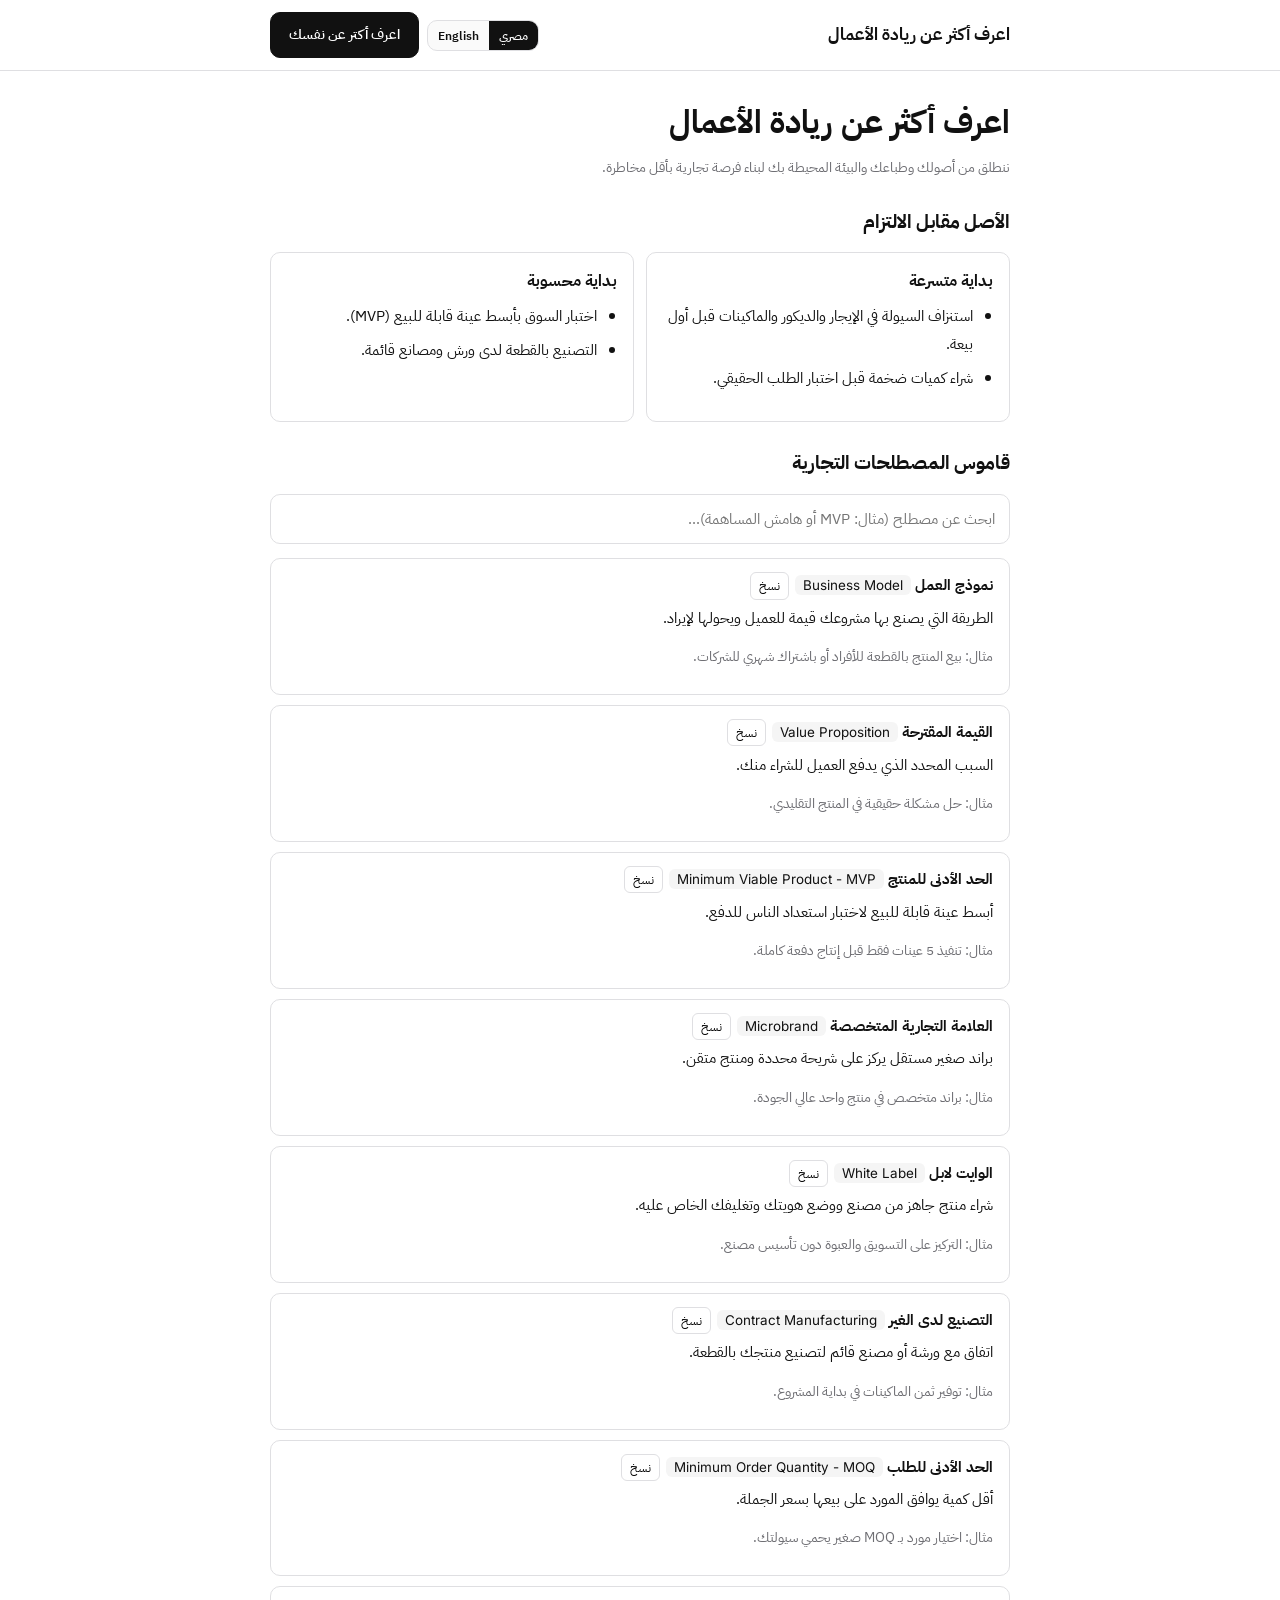
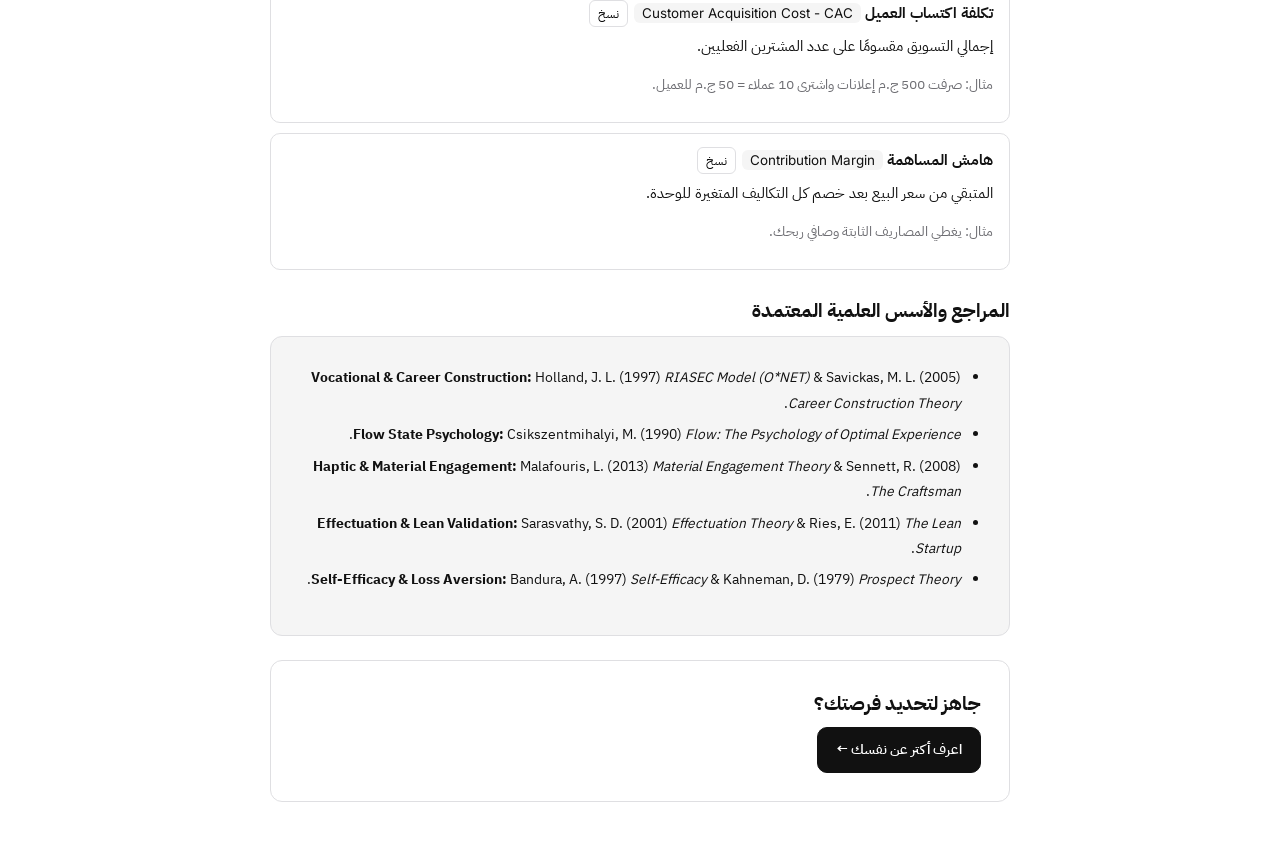
==== index.html @ 420ae3ee "Update index.html" ====
<!DOCTYPE html>
<html lang="ar" dir="rtl">
<head>
<meta charset="UTF-8">
<meta name="viewport" content="width=device-width, initial-scale=1">
<title>اعرف أكثر عن ريادة الأعمال | Learn More About Entrepreneurship</title>
<link rel="preconnect" href="https://fonts.googleapis.com">
<link rel="preconnect" href="https://fonts.gstatic.com" crossorigin>
<link href="https://fonts.googleapis.com/css2?family=IBM+Plex+Sans+Arabic:wght@400;600;700&family=Inter:wght@400;500;600&display=swap" rel="stylesheet">
<style>
:root{--ink:#111111;--paper:#fff;--soft:#f5f5f5;--elem:#fafafa;--line:#dfdfe2;--mute:#6e6e73}
*{box-sizing:border-box;margin:0;padding:0;font-family:'IBM Plex Sans Arabic','Inter',system-ui,sans-serif;-webkit-font-smoothing:antialiased}
body{font-size:.96rem;line-height:1.85;color:var(--ink);background:var(--paper);padding:0 16px 64px}
.wrap{max-width:740px;margin:0 auto}
a{color:inherit}
.bar{border-bottom:1px solid var(--line);margin:0 -16px 28px;padding:12px 16px;background:rgba(255,255,255,.96);position:sticky;top:0;z-index:100}
.bar .wrap{display:flex;justify-content:space-between;align-items:center;gap:10px;flex-wrap:wrap}
.brand{font-weight:700;text-decoration:none;font-size:1.05rem}
.nav-right{display:flex;align-items:center;gap:8px}
.lang-switch{display:inline-flex;border:1px solid var(--line);border-radius:10px;overflow:hidden;background:var(--elem)}
.lang-btn{border:none;background:transparent;color:var(--ink);padding:5px 10px;font-size:.78rem;font-weight:600;cursor:pointer}
.lang-btn.active{background:var(--ink);color:var(--paper)}
h1{font-size:clamp(1.45rem,4.5vw,2rem);line-height:1.45;margin-bottom:10px}
h2{font-size:1.18rem;line-height:1.6;margin:26px 0 8px}
p{margin-bottom:12px}
.muted{color:var(--mute);font-size:.88rem}
.card{border:1px solid var(--line);border-radius:12px;padding:clamp(18px,4vw,28px);margin-top:24px}
.btn{font:inherit;font-size:.88rem;font-weight:600;background:var(--ink);color:#fff;border:1px solid var(--ink);border-radius:10px;padding:9px 18px;cursor:pointer;text-decoration:none;display:inline-block}
.list{padding-inline-start:20px;margin-bottom:14px}
.list li{margin-bottom:6px}
.cols{display:grid;grid-template-columns:repeat(auto-fit,minmax(240px,1fr));gap:12px;margin:14px 0}
.cols>div{border:1px solid var(--line);border-radius:10px;padding:14px 16px}
.cols h3{font-size:.98rem;margin-bottom:6px}
.search{width:100%;font:inherit;padding:10px 14px;border:1px solid var(--line);border-radius:10px;margin:8px 0 14px}
.g{border:1px solid var(--line);border-radius:10px;padding:12px 16px;margin-bottom:10px}
.g header{display:flex;justify-content:space-between;align-items:center;gap:10px;flex-wrap:wrap;margin-bottom:4px}
.en{direction:ltr;unicode-bidi:isolate;font-family:Inter,sans-serif;font-size:.84rem;background:var(--soft);padding:2px 8px;border-radius:6px}
.copy{font:inherit;font-size:.78rem;margin-inline-start:6px;background:none;border:1px solid var(--line);border-radius:6px;padding:1px 8px;cursor:pointer}
</style>
</head>
<body>
<div class="bar"><div class="wrap">
  <a class="brand" id="ab-brand" href="about.html">اعرف أكثر عن ريادة الأعمال</a>
  <div class="nav-right">
    <div class="lang-switch">
      <button type="button" class="lang-btn active" id="btn-ar" onclick="setAbLang('ar')">مصري</button>
      <button type="button" class="lang-btn" id="btn-en" onclick="setAbLang('en')">English</button>
    </div>
    <a class="btn" id="ab-cta-top" href="index.html">اعرف أكتر عن نفسك</a>
  </div>
</div></div>

<main class="wrap">
  <h1 id="ab-h1">اعرف أكثر عن ريادة الأعمال</h1>
  <p class="muted" id="ab-sub">ننطلق من أصولك وطباعك والبيئة المحيطة بك لبناء فرصة تجارية بأقل مخاطرة.</p>

  <h2 id="ab-h2-1">الأصل مقابل الالتزام</h2>
  <div class="cols" id="ab-cols"></div>

  <h2 id="ab-h2-2">قاموس المصطلحات التجارية</h2>
  <input id="q" class="search" type="search" autocomplete="off">
  <div id="list"></div>
  <p id="none" class="muted" hidden></p>

  <h2 id="ab-h2-3">المراجع والأسس العلمية المعتمدة</h2>
  <div class="card" style="margin-top:10px;background:var(--soft);">
    <ul class="list" style="font-size:0.86rem;">
      <li><strong>Vocational & Career Construction:</strong> Holland, J. L. (1997) <em>RIASEC Model (O*NET)</em> & Savickas, M. L. (2005) <em>Career Construction Theory</em>.</li>
      <li><strong>Flow State Psychology:</strong> Csikszentmihalyi, M. (1990) <em>Flow: The Psychology of Optimal Experience</em>.</li>
      <li><strong>Haptic & Material Engagement:</strong> Malafouris, L. (2013) <em>Material Engagement Theory</em> & Sennett, R. (2008) <em>The Craftsman</em>.</li>
      <li><strong>Effectuation & Lean Validation:</strong> Sarasvathy, S. D. (2001) <em>Effectuation Theory</em> & Ries, E. (2011) <em>The Lean Startup</em>.</li>
      <li><strong>Self-Efficacy & Loss Aversion:</strong> Bandura, A. (1997) <em>Self-Efficacy</em> & Kahneman, D. (1979) <em>Prospect Theory</em>.</li>
    </ul>
  </div>

  <div class="card">
    <h2 id="ab-cta-h2" style="margin-top:0;">جاهز لتحديد فرصتك؟</h2>
    <a class="btn" id="ab-cta-bot" href="index.html">اعرف أكتر عن نفسك ←</a>
  </div>
</main>

<script>
let LG = 'ar';
try { LG = localStorage.getItem('ebda2_lang') || 'ar'; } catch (e) {}
const t = p => p[LG === 'ar' ? 0 : 1];

const G = [
  [['نموذج العمل','Business Model'], 'Business Model', ['الطريقة التي يصنع بها مشروعك قيمة للعميل ويحولها لإيراد.','How your business creates value for customers and turns it into revenue.'], ['بيع المنتج بالقطعة للأفراد أو باشتراك شهري للشركات.','Selling per piece to consumers vs. monthly B2B subscriptions.']],
  [['القيمة المقترحة','Value Proposition'], 'Value Proposition', ['السبب المحدد الذي يدفع العميل للشراء منك.','The clear reason a buyer chooses you over alternatives.'], ['حل مشكلة حقيقية في المنتج التقليدي.','Solving a specific frustration in standard products.']],
  [['الحد الأدنى للمنتج','Minimum Viable Product'], 'Minimum Viable Product - MVP', ['أبسط عينة قابلة للبيع لاختبار استعداد الناس للدفع.','The simplest sellable sample to test real buyer willingness to pay.'], ['تنفيذ 5 عينات فقط قبل إنتاج دفعة كاملة.','Making 5 samples before producing a 50-unit batch.']],
  [['العلامة التجارية المتخصصة','Microbrand'], 'Microbrand', ['براند صغير مستقل يركز على شريحة محددة ومنتج متقن.','An independent small brand focused on a specific niche and hero product.'], ['براند متخصص في منتج واحد عالي الجودة.','A brand built around one well-crafted item.']],
  [['الوايت لابل','White Label'], 'White Label', ['شراء منتج جاهز من مصنع ووضع هويتك وتغليفك الخاص عليه.','Buying ready-made unbranded products from a factory and applying your own branding.'], ['التركيز على التسويق والعبوة دون تأسيس مصنع.','Focusing on packaging and marketing without owning machinery.']],
  [['التصنيع لدى الغير','Contract Manufacturing'], 'Contract Manufacturing', ['اتفاق مع ورشة أو مصنع قائم لتصنيع منتجك بالقطعة.','Hiring an existing workshop or factory to produce your item per piece.'], ['توفير ثمن الماكينات في بداية المشروع.','Saving equipment capex at launch.']],
  [['الحد الأدنى للطلب','Minimum Order Quantity'], 'Minimum Order Quantity - MOQ', ['أقل كمية يوافق المورد على بيعها بسعر الجملة.','The smallest quantity a supplier agrees to sell at wholesale price.'], ['اختيار مورد بـ MOQ صغير يحمي سيولتك.','Choosing a low-MOQ supplier protects your cash flow.']],
  [['تكلفة اكتساب العميل','Customer Acquisition Cost'], 'Customer Acquisition Cost - CAC', ['إجمالي التسويق مقسومًا على عدد المشترين الفعليين.','Total marketing spend divided by the number of paying customers acquired.'], ['صرفت 500 ج.م إعلانات واشترى 10 عملاء = 50 ج.م للعميل.','Spend 500 EGP on ads for 10 buyers = 50 EGP CAC.']],
  [['هامش المساهمة','Contribution Margin'], 'Contribution Margin', ['المتبقي من سعر البيع بعد خصم كل التكاليف المتغيرة للوحدة.','Selling price minus all direct variable costs per unit.'], ['يغطي المصاريف الثابتة وصافي ربحك.','Covers fixed overhead and net profit.']]
];

const norm = s => s.toLowerCase().replace(/[\u064B-\u0652\u0640]/g, '').replace(/[أإآ]/g, 'ا').replace(/ة/g, 'ه').replace(/ى/g, 'ي');

function renderAb() {
  document.documentElement.lang = LG === 'ar' ? 'ar' : 'en';
  document.documentElement.dir = LG === 'ar' ? 'rtl' : 'ltr';
  document.getElementById('btn-ar').classList.toggle('active', LG === 'ar');
  document.getElementById('btn-en').classList.toggle('active', LG === 'en');

  document.getElementById('ab-brand').textContent = t(['اعرف أكثر عن ريادة الأعمال','Learn More About Entrepreneurship']);
  document.getElementById('ab-cta-top').textContent = t(['اعرف أكتر عن نفسك','Know Yourself Better']);
  document.getElementById('ab-h1').textContent = t(['اعرف أكثر عن ريادة الأعمال','Learn More About Entrepreneurship']);
  document.getElementById('ab-sub').textContent = t(['ننطلق من أصولك وطباعك والبيئة المحيطة بك لبناء فرصة تجارية بأقل مخاطرة.','Starting from your nature, assets, and local environment to build a de-risked business opportunity.']);
  document.getElementById('ab-h2-1').textContent = t(['الأصل مقابل الالتزام','Assets vs. Liabilities']);
  document.getElementById('ab-h2-2').textContent = t(['قاموس المصطلحات التجارية','Business Glossary']);
  document.getElementById('ab-h2-3').textContent = t(['المراجع والأسس العلمية المعتمدة','Scientific & Academic References']);
  document.getElementById('ab-cta-h2').textContent = t(['جاهز لتحديد فرصتك؟','Ready to discover your opportunity?']);
  document.getElementById('ab-cta-bot').textContent = t(['اعرف أكتر عن نفسك ←','Know Yourself Better →']);
  document.getElementById('q').placeholder = t(['ابحث عن مصطلح (مثال: MVP أو هامش المساهمة)...','Search terms (e.g., MVP or Contribution Margin)...']);
  document.getElementById('none').textContent = t(['لا يوجد مصطلح مطابق.','No matching term found.']);

  document.getElementById('ab-cols').innerHTML = LG === 'ar'
    ? `<div><h3>بداية متسرعة</h3><ul class="list"><li>استنزاف السيولة في الإيجار والديكور والماكينات قبل أول بيعة.</li><li>شراء كميات ضخمة قبل اختبار الطلب الحقيقي.</li></ul></div><div><h3>بداية محسوبة</h3><ul class="list"><li>اختبار السوق بأبسط عينة قابلة للبيع (MVP).</li><li>التصنيع بالقطعة لدى ورش ومصانع قائمة.</li></ul></div>`
    : `<div><h3>Rushed Start</h3><ul class="list"><li>Draining cash on rent, decor, and machines before the first sale.</li><li>Buying bulk inventory before validating real demand.</li></ul></div><div><h3>Calculated Start</h3><ul class="list"><li>Testing the market with a Minimum Viable Product (MVP).</li><li>Outsourcing per-piece to existing workshops.</li></ul></div>`;

  const list = document.getElementById('list');
  list.innerHTML = '';
  G.forEach(([titlePair, en, defPair, exPair]) => {
    const c = document.createElement('div'); c.className = 'g';
    c.dataset.k = norm(titlePair[0] + ' ' + titlePair[1] + ' ' + en + ' ' + defPair[0] + ' ' + defPair[1]);
    c.innerHTML = `<header><span><b>${t(titlePair)} </b><span class="en">${en}</span><button type="button" class="copy" data-en="${en}">${t(['نسخ','Copy'])}</button></span></header><p>${t(defPair)}</p><p class="muted">${t(['مثال: ','Example: '])}${t(exPair)}</p>`;
    list.appendChild(c);
  });
}

document.addEventListener('click', e => {
  const b = e.target.closest('.copy[data-en]');
  if (b && navigator.clipboard) {
    navigator.clipboard.writeText(b.getAttribute('data-en')).then(() => {
      b.textContent = t(['تم ✓','Copied ✓']);
      setTimeout(() => b.textContent = t(['نسخ','Copy']), 1200);
    });
  }
});

document.getElementById('q').addEventListener('input', e => {
  const q = norm(e.target.value.trim()); let n = 0;
  document.querySelectorAll('#list .g').forEach(c => {
    const show = c.dataset.k.includes(q);
    c.hidden = !show;
    if (show) n++;
  });
  document.getElementById('none').hidden = n > 0;
});

function setAbLang(l) {
  LG = l;
  try { localStorage.setItem('ebda2_lang', l); } catch (e) {}
  renderAb();
}

renderAb();
</script>
</body>
</html>
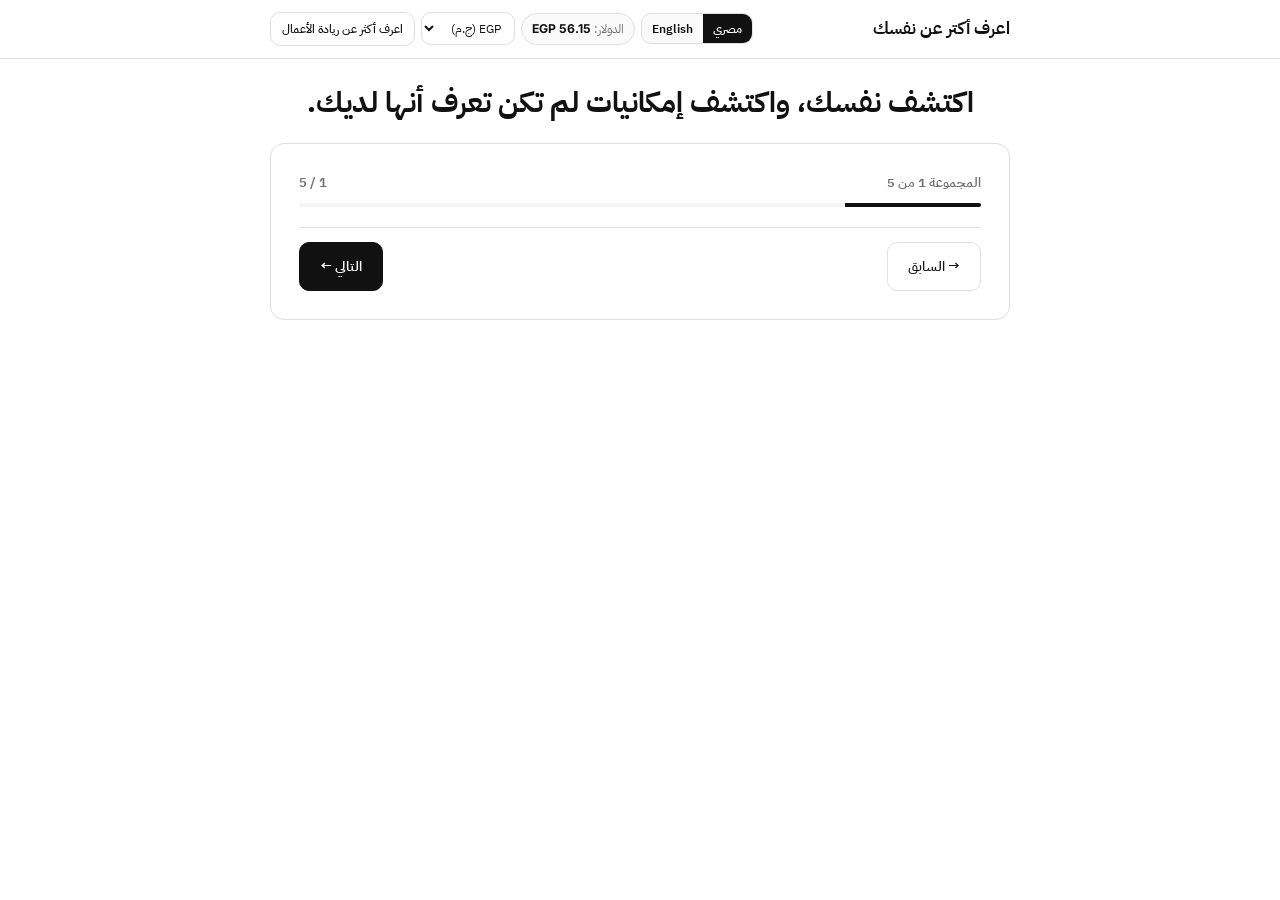
==== commit c20aa88c: "Update index.html" ====
--- a/index.html
+++ b/index.html
@@ -2,161 +2,990 @@
 <html lang="ar" dir="rtl">
 <head>
 <meta charset="UTF-8">
-<meta name="viewport" content="width=device-width, initial-scale=1">
-<title>اعرف أكثر عن ريادة الأعمال | Learn More About Entrepreneurship</title>
+<meta name="viewport" content="width=device-width, initial-scale=1.0">
+<title>اعرف أكتر عن نفسك | Know Yourself Better</title>
 <link rel="preconnect" href="https://fonts.googleapis.com">
 <link rel="preconnect" href="https://fonts.gstatic.com" crossorigin>
-<link href="https://fonts.googleapis.com/css2?family=IBM+Plex+Sans+Arabic:wght@400;600;700&family=Inter:wght@400;500;600&display=swap" rel="stylesheet">
+<link href="https://fonts.googleapis.com/css2?family=IBM+Plex+Sans+Arabic:wght@400;500;600;700&family=Inter:wght@400;500;600;700&display=swap" rel="stylesheet">
 <style>
-:root{--ink:#111111;--paper:#fff;--soft:#f5f5f5;--elem:#fafafa;--line:#dfdfe2;--mute:#6e6e73}
+:root{--ink:#111111;--paper:#FFFFFF;--soft:#F5F5F5;--elem:#FAFAFA;--line:#DFDFE2;--mute:#6E6E73;--r-lg:14px;--r-md:10px;--r-sm:6px}
 *{box-sizing:border-box;margin:0;padding:0;font-family:'IBM Plex Sans Arabic','Inter',system-ui,sans-serif;-webkit-font-smoothing:antialiased}
-body{font-size:.96rem;line-height:1.85;color:var(--ink);background:var(--paper);padding:0 16px 64px}
+body{background:var(--paper);color:var(--ink);font-size:.96rem;line-height:1.75;padding:0 16px 64px}
+.en-term{font-family:'Inter',sans-serif;direction:ltr;unicode-bidi:isolate;display:inline-block;background:var(--soft);border:1px solid var(--line);padding:1px 8px;border-radius:var(--r-sm);font-size:.82rem;font-weight:500;color:var(--ink);user-select:text!important}
+.copy-btn{font-size:.74rem;background:var(--paper);color:var(--mute);border:1px solid var(--line);border-radius:var(--r-sm);padding:1px 7px;margin-inline-start:4px;cursor:pointer}
+.copy-btn:hover{border-color:var(--ink);color:var(--ink)}
+
+.bar{position:sticky;top:0;z-index:1000;background:rgba(255,255,255,.96);border-bottom:1px solid var(--line);margin:0 -16px 24px;padding:12px 16px}
 .wrap{max-width:740px;margin:0 auto}
-a{color:inherit}
-.bar{border-bottom:1px solid var(--line);margin:0 -16px 28px;padding:12px 16px;background:rgba(255,255,255,.96);position:sticky;top:0;z-index:100}
 .bar .wrap{display:flex;justify-content:space-between;align-items:center;gap:10px;flex-wrap:wrap}
-.brand{font-weight:700;text-decoration:none;font-size:1.05rem}
-.nav-right{display:flex;align-items:center;gap:8px}
-.lang-switch{display:inline-flex;border:1px solid var(--line);border-radius:10px;overflow:hidden;background:var(--elem)}
+.brand{font-weight:700;font-size:1.05rem;color:var(--ink);text-decoration:none;cursor:pointer}
+.nav-group{display:flex;align-items:center;gap:6px;flex-wrap:wrap}
+.ticker{font-size:.76rem;color:var(--mute);background:var(--elem);border:1px solid var(--line);padding:4px 10px;border-radius:99px}
+.ticker strong{color:var(--ink);font-family:'Inter',sans-serif}
+.select-sm{width:auto;padding:5px 9px;border-radius:var(--r-md);border:1px solid var(--line);background:var(--paper);color:var(--ink);font-size:.78rem;cursor:pointer}
+
+.lang-switch{display:inline-flex;border:1px solid var(--line);border-radius:var(--r-md);overflow:hidden;background:var(--elem)}
 .lang-btn{border:none;background:transparent;color:var(--ink);padding:5px 10px;font-size:.78rem;font-weight:600;cursor:pointer}
 .lang-btn.active{background:var(--ink);color:var(--paper)}
-h1{font-size:clamp(1.45rem,4.5vw,2rem);line-height:1.45;margin-bottom:10px}
-h2{font-size:1.18rem;line-height:1.6;margin:26px 0 8px}
-p{margin-bottom:12px}
-.muted{color:var(--mute);font-size:.88rem}
-.card{border:1px solid var(--line);border-radius:12px;padding:clamp(18px,4vw,28px);margin-top:24px}
-.btn{font:inherit;font-size:.88rem;font-weight:600;background:var(--ink);color:#fff;border:1px solid var(--ink);border-radius:10px;padding:9px 18px;cursor:pointer;text-decoration:none;display:inline-block}
-.list{padding-inline-start:20px;margin-bottom:14px}
-.list li{margin-bottom:6px}
-.cols{display:grid;grid-template-columns:repeat(auto-fit,minmax(240px,1fr));gap:12px;margin:14px 0}
-.cols>div{border:1px solid var(--line);border-radius:10px;padding:14px 16px}
-.cols h3{font-size:.98rem;margin-bottom:6px}
-.search{width:100%;font:inherit;padding:10px 14px;border:1px solid var(--line);border-radius:10px;margin:8px 0 14px}
-.g{border:1px solid var(--line);border-radius:10px;padding:12px 16px;margin-bottom:10px}
-.g header{display:flex;justify-content:space-between;align-items:center;gap:10px;flex-wrap:wrap;margin-bottom:4px}
-.en{direction:ltr;unicode-bidi:isolate;font-family:Inter,sans-serif;font-size:.84rem;background:var(--soft);padding:2px 8px;border-radius:6px}
-.copy{font:inherit;font-size:.78rem;margin-inline-start:6px;background:none;border:1px solid var(--line);border-radius:6px;padding:1px 8px;cursor:pointer}
+
+.btn{font:inherit;font-size:.9rem;font-weight:600;background:var(--ink);color:var(--paper);border:1px solid var(--ink);border-radius:var(--r-md);padding:11px 20px;cursor:pointer;text-decoration:none;display:inline-flex;align-items:center;justify-content:center;gap:6px;transition:opacity .15s}
+.btn:hover{opacity:.88}
+.btn.ghost{background:var(--paper);color:var(--ink);border-color:var(--line);font-weight:500}
+.btn.ghost:hover{border-color:var(--ink);background:var(--soft)}
+.btn.sm{padding:5px 11px;font-size:.78rem}
+
+.hero{text-align:center;margin-bottom:20px}
+h1{font-size:clamp(1.35rem,4vw,1.8rem);line-height:1.4;font-weight:700}
+h2{font-size:1.15rem;line-height:1.5;margin-bottom:10px}
+h3{font-size:.98rem;line-height:1.5;margin-bottom:8px}
+.muted{color:var(--mute);font-size:.85rem}
+
+.card{background:var(--paper);border:1px solid var(--line);border-radius:var(--r-lg);padding:clamp(18px,4vw,28px);margin-bottom:20px}
+.prog-head{display:flex;justify-content:space-between;align-items:center;margin-bottom:8px;font-size:.82rem;font-weight:600;color:var(--mute)}
+.prog{height:4px;background:var(--soft);border-radius:4px;margin-bottom:20px;overflow:hidden}
+.prog i{display:block;height:100%;background:var(--ink);transition:width .2s ease}
+
+.q-block{margin-bottom:20px;padding:6px;border-radius:var(--r-md)}
+.q-block.missing{background:var(--soft);border:1.5px dashed var(--ink);padding:12px}
+.q-title{display:block;font-weight:600;font-size:.94rem;margin-bottom:8px}
+.opts{display:grid;gap:8px}
+.grid-2{display:grid;grid-template-columns:1fr 1fr;gap:12px}
+.grid-3{display:grid;grid-template-columns:repeat(auto-fit,minmax(175px,1fr));gap:8px}
+
+/* أزرار الاختيارات مع عكس الألوان الكامل عند الاختيار */
+.opt{text-align:start;font:inherit;font-size:.88rem;background:var(--elem);color:var(--ink);border:1px solid var(--line);border-radius:var(--r-md);padding:12px 14px;cursor:pointer;display:flex;justify-content:space-between;align-items:center;gap:10px;transition:all .14s ease;width:100%}
+.opt:hover{border-color:var(--ink);background:var(--soft)}
+.opt.selected,.opt[aria-pressed="true"]{background:var(--ink)!important;color:var(--paper)!important;border-color:var(--ink)!important;font-weight:600}
+.opt-check{width:18px;height:18px;border:1.5px solid var(--mute);border-radius:50%;display:inline-flex;align-items:center;justify-content:center;font-size:.72rem;flex-shrink:0;color:transparent}
+.opt.selected .opt-check,.opt[aria-pressed="true"] .opt-check{background:var(--paper)!important;color:var(--ink)!important;border-color:var(--paper)!important;font-weight:700}
+
+input[type="text"],input[type="number"],input[type="email"],select{width:100%;padding:10px 12px;border:1px solid var(--line);border-radius:var(--r-md);background:var(--paper);color:var(--ink);font:inherit;font-size:.88rem}
+input:focus,select:focus{outline:none;border-color:var(--ink);background:var(--elem)}
+
+.box{background:var(--soft);border:1px solid var(--line);border-radius:var(--r-md);padding:15px 18px;margin-bottom:14px}
+.box.strong{background:var(--paper);border:1.5px solid var(--ink)}
+.tag{display:inline-block;font-size:.74rem;font-weight:600;padding:2px 10px;border-radius:99px;border:1px solid var(--line);background:var(--soft)}
+.tag.solid{background:var(--ink);color:var(--paper);border-color:var(--ink)}
+
+.table-wrap{overflow-x:auto;border:1px solid var(--line);border-radius:var(--r-md);margin:10px 0}
+table.mono-tbl{width:100%;border-collapse:collapse;font-size:.83rem;text-align:start}
+table.mono-tbl th,table.mono-tbl td{padding:10px 12px;border-bottom:1px solid var(--line)}
+table.mono-tbl th{background:var(--soft);font-weight:600}
+
+.row-between{display:flex;justify-content:space-between;align-items:center;gap:10px;flex-wrap:wrap;margin-top:18px;padding-top:14px;border-top:1px solid var(--line)}
+.task-item{display:flex;align-items:center;gap:10px;padding:11px 14px;border:1px solid var(--line);border-radius:var(--r-md);margin-bottom:8px;cursor:pointer;background:var(--paper)}
+.task-item.done{background:var(--ink);color:var(--paper)}
+.hidden{display:none!important}
+@media(max-width:640px){.grid-2{grid-template-columns:1fr}}
 </style>
 </head>
 <body>
-<div class="bar"><div class="wrap">
-  <a class="brand" id="ab-brand" href="about.html">اعرف أكثر عن ريادة الأعمال</a>
-  <div class="nav-right">
-    <div class="lang-switch">
-      <button type="button" class="lang-btn active" id="btn-ar" onclick="setAbLang('ar')">مصري</button>
-      <button type="button" class="lang-btn" id="btn-en" onclick="setAbLang('en')">English</button>
-    </div>
-    <a class="btn" id="ab-cta-top" href="index.html">اعرف أكتر عن نفسك</a>
+
+<div class="bar">
+  <div class="wrap">
+    <a class="brand" id="ui-brand" onclick="goPage(1)">اعرف أكتر عن نفسك</a>
+    <div class="nav-group">
+      <div class="lang-switch">
+        <button type="button" class="lang-btn active" id="btn-lang-ar" onclick="setLang('ar')">مصري</button>
+        <button type="button" class="lang-btn" id="btn-lang-en" onclick="setLang('en')">English</button>
+      </div>
+      <span class="ticker"><span id="ui-usd-lbl">الدولار:</span> <strong id="fx-usd">56.15 EGP</strong></span>
+      <select id="curr-select" class="select-sm" onchange="changeCurrency()">
+        <option value="EGP">EGP (ج.م)</option>
+        <option value="USD">USD ($)</option>
+        <option value="SAR">SAR (ر.س)</option>
+        <option value="AED">AED (د.إ)</option>
+      </select>
+      <a class="btn ghost sm" id="ui-about-link" href="about.html">اعرف أكثر عن ريادة الأعمال</a>
+      <button type="button" class="btn ghost sm hidden" id="nav-ws-btn" onclick="goPage(7)">مساحة مشروعي</button>
+    </div>
   </div>
-</div></div>
+</div>
 
 <main class="wrap">
-  <h1 id="ab-h1">اعرف أكثر عن ريادة الأعمال</h1>
-  <p class="muted" id="ab-sub">ننطلق من أصولك وطباعك والبيئة المحيطة بك لبناء فرصة تجارية بأقل مخاطرة.</p>
-
-  <h2 id="ab-h2-1">الأصل مقابل الالتزام</h2>
-  <div class="cols" id="ab-cols"></div>
-
-  <h2 id="ab-h2-2">قاموس المصطلحات التجارية</h2>
-  <input id="q" class="search" type="search" autocomplete="off">
-  <div id="list"></div>
-  <p id="none" class="muted" hidden></p>
-
-  <h2 id="ab-h2-3">المراجع والأسس العلمية المعتمدة</h2>
-  <div class="card" style="margin-top:10px;background:var(--soft);">
-    <ul class="list" style="font-size:0.86rem;">
-      <li><strong>Vocational & Career Construction:</strong> Holland, J. L. (1997) <em>RIASEC Model (O*NET)</em> & Savickas, M. L. (2005) <em>Career Construction Theory</em>.</li>
-      <li><strong>Flow State Psychology:</strong> Csikszentmihalyi, M. (1990) <em>Flow: The Psychology of Optimal Experience</em>.</li>
-      <li><strong>Haptic & Material Engagement:</strong> Malafouris, L. (2013) <em>Material Engagement Theory</em> & Sennett, R. (2008) <em>The Craftsman</em>.</li>
-      <li><strong>Effectuation & Lean Validation:</strong> Sarasvathy, S. D. (2001) <em>Effectuation Theory</em> & Ries, E. (2011) <em>The Lean Startup</em>.</li>
-      <li><strong>Self-Efficacy & Loss Aversion:</strong> Bandura, A. (1997) <em>Self-Efficacy</em> & Kahneman, D. (1979) <em>Prospect Theory</em>.</li>
-    </ul>
-  </div>
-
-  <div class="card">
-    <h2 id="ab-cta-h2" style="margin-top:0;">جاهز لتحديد فرصتك؟</h2>
-    <a class="btn" id="ab-cta-bot" href="index.html">اعرف أكتر عن نفسك ←</a>
-  </div>
+  <header class="hero">
+    <h1 id="ui-hook">اكتشف نفسك، واكتشف إمكانيات لم تكن تعرف أنها لديك.</h1>
+  </header>
+
+  <div id="partner-banner" class="box strong hidden"></div>
+
+  <!-- صفحات الأسئلة (1 إلى 4) -->
+  <section class="card" id="quiz-page-card">
+    <div class="prog-head">
+      <span id="page-title-lbl">المجموعة 1 من 5</span>
+      <span id="page-step-lbl">1 / 5</span>
+    </div>
+    <div class="prog"><i id="page-prog-bar" style="width:20%"></i></div>
+    <div id="questions-mount"></div>
+    <div class="row-between">
+      <button type="button" class="btn ghost" id="prev-page-btn" onclick="prevPage()">→ السابق</button>
+      <button type="button" class="btn" id="next-page-btn" onclick="nextPage()">التالي ←</button>
+    </div>
+  </section>
+
+  <!-- الصفحة 5: الخلفية والأصول ورأس المال -->
+  <section class="card hidden" id="page-5-card">
+    <div class="prog-head">
+      <span id="ui-p5-title">المجموعة 5 من 5: بياناتك وأصولك</span>
+      <span>5 / 5</span>
+    </div>
+    <div class="prog"><i style="width:100%"></i></div>
+
+    <div class="grid-2" style="margin-bottom:12px;">
+      <div><label class="q-title" id="lbl-name" for="in-name">الاسم</label><input type="text" id="in-name" placeholder="..."></div>
+      <div><label class="q-title" id="lbl-age" for="in-age">العمر</label><select id="in-age"></select></div>
+    </div>
+
+    <div class="grid-3" style="margin-bottom:12px;">
+      <div><label class="q-title" id="lbl-edu" for="in-edu">التعليم</label><select id="in-edu"></select></div>
+      <div><label class="q-title" id="lbl-field" for="in-field">التخصص / الخبرة</label><select id="in-field"></select></div>
+      <div><label class="q-title" id="lbl-gender" for="in-gender">الجنس (اختياري)</label><select id="in-gender"></select></div>
+    </div>
+
+    <div class="grid-2" style="margin-bottom:12px;">
+      <div><label class="q-title" id="lbl-res-gov" for="in-res-gov">محافظة السكن</label><select id="in-res-gov"></select></div>
+      <div><label class="q-title" id="lbl-env-type" for="in-env-type">طبيعة منطقتك</label><select id="in-env-type"></select></div>
+    </div>
+
+    <div class="grid-2" style="margin-bottom:16px;">
+      <div><label class="q-title" id="lbl-local-raw" for="in-local-raw">أقرب مورد متاح بمحيطك</label><select id="in-local-raw"></select></div>
+      <div><label class="q-title" id="lbl-first-adopter" for="in-first-adopter">أقرب عميل أول تبيعه</label><select id="in-first-adopter"></select></div>
+    </div>
+
+    <label class="q-title" id="lbl-assets-box">الأصل المتاح لديك الآن</label>
+    <div class="grid-3" id="asset-cards-box" style="margin-bottom:14px;"></div>
+
+    <div id="asset-details-panel" class="box" style="margin-bottom:16px;">
+      <div class="grid-3" style="margin-bottom:10px;">
+        <div><label class="q-title" id="lbl-asset-own" for="in-asset-own">الحيازة</label><select id="in-asset-own"></select></div>
+        <div><label class="q-title" id="lbl-asset-gov" for="in-asset-gov">موقع الأصل</label><select id="in-asset-gov"></select></div>
+        <div><label class="q-title" id="lbl-asset-area" for="in-asset-area">المساحة (م²)</label><input type="number" id="in-asset-area" value="16" min="2"></div>
+      </div>
+      <div class="grid-2">
+        <div><label class="q-title" id="lbl-asset-util" for="in-asset-util">طبيعة المرافق</label><select id="in-asset-util"></select></div>
+        <div>
+          <label class="q-title" id="lbl-gps">تحديد موقع الأصل (اختياري)</label>
+          <button type="button" class="btn ghost sm" id="btn-gps" onclick="locateByGPS()">GPS</button>
+          <span id="gps-status" class="muted" style="font-size:.74rem;margin-inline-start:6px;"></span>
+        </div>
+      </div>
+    </div>
+
+    <div class="grid-2" style="margin-bottom:6px;">
+      <div><label class="q-title" id="lbl-capital" for="in-capital">رأس المال المتاح للبدء</label><input type="number" id="in-capital" value="20000" min="500" step="500" oninput="updateCapPreview()"></div>
+      <div><label class="q-title" id="lbl-cap-curr" for="in-cap-curr">العملة</label><select id="in-cap-curr" onchange="updateCapPreview()"><option value="EGP">EGP (ج.م)</option><option value="USD">USD ($)</option><option value="SAR">SAR (ر.س)</option><option value="AED">AED (د.إ)</option></select></div>
+    </div>
+    <p id="cap-preview-note" class="muted" style="font-size:.78rem;"></p>
+
+    <div class="row-between">
+      <button type="button" class="btn ghost" id="btn-p5-back" onclick="goPage(4)">→ السابق</button>
+      <button type="button" class="btn" id="btn-p5-go" onclick="showResultCapsule()">اعرض خطة المشروع ←</button>
+    </div>
+  </section>
+
+  <!-- الصفحة 6: كبسولة البداية -->
+  <section class="card hidden" id="page-6-card"><div id="capsule-mount"></div></section>
+
+  <!-- الصفحة 7: مساحة مشروعي -->
+  <section class="card hidden" id="page-7-card"><div id="workspace-mount"></div></section>
 </main>
 
 <script>
+// =========================================================================
+// 1. إدارة اللغة والحالة العامة (مصري / English)
+// =========================================================================
 let LG = 'ar';
 try { LG = localStorage.getItem('ebda2_lang') || 'ar'; } catch (e) {}
-const t = p => p[LG === 'ar' ? 0 : 1];
-
-const G = [
-  [['نموذج العمل','Business Model'], 'Business Model', ['الطريقة التي يصنع بها مشروعك قيمة للعميل ويحولها لإيراد.','How your business creates value for customers and turns it into revenue.'], ['بيع المنتج بالقطعة للأفراد أو باشتراك شهري للشركات.','Selling per piece to consumers vs. monthly B2B subscriptions.']],
-  [['القيمة المقترحة','Value Proposition'], 'Value Proposition', ['السبب المحدد الذي يدفع العميل للشراء منك.','The clear reason a buyer chooses you over alternatives.'], ['حل مشكلة حقيقية في المنتج التقليدي.','Solving a specific frustration in standard products.']],
-  [['الحد الأدنى للمنتج','Minimum Viable Product'], 'Minimum Viable Product - MVP', ['أبسط عينة قابلة للبيع لاختبار استعداد الناس للدفع.','The simplest sellable sample to test real buyer willingness to pay.'], ['تنفيذ 5 عينات فقط قبل إنتاج دفعة كاملة.','Making 5 samples before producing a 50-unit batch.']],
-  [['العلامة التجارية المتخصصة','Microbrand'], 'Microbrand', ['براند صغير مستقل يركز على شريحة محددة ومنتج متقن.','An independent small brand focused on a specific niche and hero product.'], ['براند متخصص في منتج واحد عالي الجودة.','A brand built around one well-crafted item.']],
-  [['الوايت لابل','White Label'], 'White Label', ['شراء منتج جاهز من مصنع ووضع هويتك وتغليفك الخاص عليه.','Buying ready-made unbranded products from a factory and applying your own branding.'], ['التركيز على التسويق والعبوة دون تأسيس مصنع.','Focusing on packaging and marketing without owning machinery.']],
-  [['التصنيع لدى الغير','Contract Manufacturing'], 'Contract Manufacturing', ['اتفاق مع ورشة أو مصنع قائم لتصنيع منتجك بالقطعة.','Hiring an existing workshop or factory to produce your item per piece.'], ['توفير ثمن الماكينات في بداية المشروع.','Saving equipment capex at launch.']],
-  [['الحد الأدنى للطلب','Minimum Order Quantity'], 'Minimum Order Quantity - MOQ', ['أقل كمية يوافق المورد على بيعها بسعر الجملة.','The smallest quantity a supplier agrees to sell at wholesale price.'], ['اختيار مورد بـ MOQ صغير يحمي سيولتك.','Choosing a low-MOQ supplier protects your cash flow.']],
-  [['تكلفة اكتساب العميل','Customer Acquisition Cost'], 'Customer Acquisition Cost - CAC', ['إجمالي التسويق مقسومًا على عدد المشترين الفعليين.','Total marketing spend divided by the number of paying customers acquired.'], ['صرفت 500 ج.م إعلانات واشترى 10 عملاء = 50 ج.م للعميل.','Spend 500 EGP on ads for 10 buyers = 50 EGP CAC.']],
-  [['هامش المساهمة','Contribution Margin'], 'Contribution Margin', ['المتبقي من سعر البيع بعد خصم كل التكاليف المتغيرة للوحدة.','Selling price minus all direct variable costs per unit.'], ['يغطي المصاريف الثابتة وصافي ربحك.','Covers fixed overhead and net profit.']]
+const tr = pair => (Array.isArray(pair) ? pair[LG === 'ar' ? 0 : 1] : pair);
+
+let FX = { EGP: 1, USD: 56.15, SAR: 14.97, AED: 15.29 };
+const SYM = { EGP: ['ج.م', 'EGP'], USD: ['$', 'USD'], SAR: ['ر.س', 'SAR'], AED: ['د.إ', 'AED'] };
+let dispCurr = 'EGP', curPage = 1, partnerParams = null;
+
+const state = {
+  ans: {}, assets: ['home_room'],
+  assetMeta: { own: 'owned_family', gov: 'same', area: 16, util: 'residential_quiet', coords: null },
+  user: { name: '', age: '25-34', edu: 'university', field: 'general', gender: 'unspecified', resGov: 'alex', envType: 'metro_city', localRaw: 'workshops_markets', firstAdopter: 'online_consumers', capEGP: 20000, email: '', token: '' },
+  recId: null, ws: { quotes: [], tasks: {}, calc: { c1: 100, c2: 45, c3: 15, c4: 30, c5: 30, price: 310 } }
+};
+
+const UI = {
+  brand: ['اعرف أكتر عن نفسك', 'Know Yourself Better'],
+  about: ['اعرف أكثر عن ريادة الأعمال', 'Learn More About Entrepreneurship'],
+  wsBtn: ['مساحة مشروعي', 'My Workspace'],
+  usdLbl: ['الدولار:', 'USD:'],
+  hook: ['اكتشف نفسك، واكتشف إمكانيات لم تكن تعرف أنها لديك.', 'Discover yourself, and unlock potentials you never knew you had.'],
+  next: ['التالي ←', 'Next →'],
+  prev: ['→ السابق', '← Back'],
+  p5Title: ['المجموعة 5 من 5: بياناتك وأصولك', 'Set 5 of 5: Your Context & Assets'],
+  name: ['الاسم', 'Your Name'],
+  age: ['العمر', 'Age Group'],
+  edu: ['التعليم', 'Education'],
+  field: ['التخصص / الخبرة', 'Field / Background'],
+  gender: ['الجنس (اختياري)', 'Gender (Optional)'],
+  resGov: ['محافظة السكن', 'Residence Region'],
+  envType: ['طبيعة منطقتك', 'Area Nature'],
+  localRaw: ['أقرب مورد متاح بمحيطك', 'Nearest Local Resource'],
+  firstAdopter: ['أقرب عميل أول تبيعه', 'Easiest First Customer'],
+  assetsBox: ['الأصل المتاح لديك الآن (اضغط للاختيار)', 'Available Assets Right Now (Click to select)'],
+  assetOwn: ['الحيازة', 'Ownership'],
+  assetGov: ['موقع الأصل', 'Asset Location'],
+  assetArea: ['المساحة (م²)', 'Area (m²)'],
+  assetUtil: ['طبيعة المرافق', 'Utilities & Zoning'],
+  gps: ['موقع الأصل (اختياري)', 'Asset Pin (Optional)'],
+  capital: ['رأس المال المتاح للبدء', 'Available Starting Capital'],
+  capCurr: ['العملة', 'Currency'],
+  showPlan: ['اعرض خطة المشروع ←', 'Show Project Plan →'],
+  capNote: ['الميزانية المعتمدة:', 'Approved Budget Cap:'],
+  recTag: ['مشروعك المقترح', 'Your Recommended Project'],
+  editBtn: ['تعديل البيانات أو رأس المال', 'Edit Inputs or Capital'],
+  novelNote: ['مسار ابتكاري جديد (أرقام افتراضية للاختبار الأولي).', 'Novel innovative path (hypothetical figures for initial validation).'],
+  marketNote: ['أرقام استرشادية (نوفمبر 2026 — هامش تغير ±15% إلى ±25% حسب سعر الصرف).', 'Indicative market figures (Nov 2026 — ±15% to ±25% variance with FX).'],
+  sec1: ['1. توزيع رأس المال', '1. Capital Allocation'],
+  colItem: ['البند', 'Item'],
+  colAmt: ['المبلغ', 'Amount'],
+  sec2: ['2. أول تجربة لاختبار الطلب', '2. First Demand Experiment'],
+  sec3: ['3. أهم مخاطرة يجب الانتباه لها', '3. Key Risk to Watch'],
+  sec4: ['4. خطوات التنفيذ الخمس', '4. Five Execution Steps'],
+  sec5: ['5. أين تجد الموردين؟', '5. Where to Find Suppliers?'],
+  sec6: ['6. الإجراءات القانونية والجهات الرسمية', '6. Legal Steps & Official Portals'],
+  colStage: ['المرحلة', 'Stage'],
+  colReq: ['الإجراء', 'Requirement'],
+  colAuth: ['الجهة الرسمية', 'Official Authority'],
+  openWsTitle: ['افتح مساحة مشروعك الشخصية (الحاسبة + جدول الموردين)', 'Open Your Personal Workspace (Calculator + Suppliers Table)'],
+  partnerBtn: ['اختبر توافق شريك', 'Test Partner Fit'],
+  openWsBtn: ['افتح مساحة مشروعي ←', 'Open My Workspace →'],
+  welcome: ['أهلًا يا', 'Welcome,'],
+  copyLink: ['نسخ رابط مساحتي', 'Copy Workspace Link'],
+  emailLink: ['إرسال للبريد', 'Email Link'],
+  varCost: ['التكلفة المتغيرة:', 'Variable Cost:'],
+  netMargin: ['صافي هامش المساهمة:', 'Contribution Margin:'],
+  sellPrice: ['سعر البيع للوحدة', 'Unit Selling Price'],
+  quotesTitle: ['2. مقارنة عروض أسعار الموردين', '2. Supplier Quotes Comparison'],
+  qName: ['اسم المورد', 'Supplier Name'],
+  qArea: ['المنطقة', 'Area'],
+  qMat: ['الخامة', 'Material'],
+  qPrice: ['سعر الوحدة', 'Unit Price'],
+  qMoq: ['أقل كمية MOQ', 'MOQ'],
+  qShip: ['تكلفة النقل', 'Shipping Cost'],
+  qWaste: ['نسبة الهدر %', 'Waste %'],
+  addQuoteBtn: ['+ إضافة العرض', '+ Add Quote'],
+  colTotalUnit: ['التكلفة الكلية للوحدة', 'Landed Unit Cost'],
+  bestTag: ['الأفضل', 'Best'],
+  delBtn: ['حذف', 'Delete'],
+  emptyQuotes: ['سجل أول عرض سعر من السوق بالأعلى.', 'Log your first real market quote above.'],
+  tasksTitle: ['3. مهام التأسيس', '3. Launch Checklist'],
+  backPlan: ['→ رجوع لخطة المشروع', '← Back to Project Plan'],
+  dlJson: ['تنزيل بياناتي', 'Export JSON'],
+  clrData: ['حذف البيانات', 'Delete Data'],
+  copyWord: ['نسخ', 'Copy'],
+  copiedWord: ['تم ✓', 'Copied ✓']
+};
+
+const SELECT_OPTS = {
+  'in-age': [['18-24', ['18 - 24', '18 - 24']], ['25-34', ['25 - 34', '25 - 34']], ['35-45', ['35 - 45', '35 - 45']], ['46+', ['+45', '45+']]],
+  'in-edu': [['literate', ['يقرأ ويكتب', 'Basic Literacy']], ['basic', ['ابتدائي / إعدادي', 'Primary / Middle School']], ['secondary_vocational', ['ثانوي / دبلوم فني', 'High School / Vocational']], ['university', ['جامعي', 'University Degree']]],
+  'in-field': [['general', ['عام / تجاري / إداري', 'General / Business / Admin']], ['science_chem', ['علوم / كيمياء / صيدلة', 'Science / Chemistry / Pharmacy']], ['agri_vet', ['زراعة / بيطري / أغذية', 'Agriculture / Vet / Food']], ['arts_design', ['فنون / تصميم / عمارة', 'Applied Arts / Design']], ['eng_tech', ['هندسة / حاسبات / فني', 'Engineering / IT / Technical']]],
+  'in-gender': [['unspecified', ['غير محدد', 'Prefer not to say']], ['male', ['ذكر', 'Male']], ['female', ['أنثى', 'Female']]],
+  'in-res-gov': [['alex', ['الإسكندرية', 'Alexandria']], ['cairo', ['القاهرة الكبرى', 'Greater Cairo']], ['aswan', ['أسوان / الأقصر / مدن السياحة', 'Aswan / Luxor / Red Sea']], ['delta', ['محافظات الدلتا', 'Delta Governorates']], ['canal', ['مدن القناة', 'Suez Canal Cities']], ['upper', ['الصعيد والوادي', 'Upper Egypt & Oasis']]],
+  'in-env-type': [['metro_city', ['مدينة كبرى', 'Major Metro City']], ['touristic_city', ['مدينة سياحية', 'Touristic / Heritage City']], ['rural_village', ['قرية / ريف زراعي', 'Rural / Agricultural Village']], ['border_port_city', ['مدينة تجارية / ميناء', 'Port / Border Trade City']]],
+  'in-local-raw': [['workshops_markets', ['أسواق جملة وورش ومصانع', 'Wholesale Markets & Workshops']], ['palm_dates_waste', ['نخيل وتمور وجريد نخيل', 'Date Palms & Palm Midribs']], ['crops_herbs_farms', ['مزارع خضار وأعشاب ومحاصيل', 'Farms, Herbs & Crops']], ['african_coffee_spices', ['بن أفريقي وعطارة وتوابل', 'African Coffee, Hibiscus & Spices']], ['no_special_raw', ['منطقة سكنية / خدمية', 'Residential / Service Area']]],
+  'in-first-adopter': [['online_consumers', ['عملاء أونلاين', 'Online Consumers']], ['local_shops_cafes', ['محلات وكافيهات وعيادات', 'Local Cafes, Clinics & Shops']], ['tourists_visitors', ['سياح وبازارات وفنادق', 'Tourists, Bazaars & Eco-Lodges']], ['village_farmers', ['مزارعون وأهالي منطقتي', 'Local Farmers & Neighbors']]],
+  'in-asset-own': [['owned_self', ['مِلكي', 'Owned by Me']], ['owned_family', ['مِلك للأهل', 'Family Owned']], ['rented', ['إيجار', 'Rented']]],
+  'in-asset-gov': [['same', ['نفس محافظة سكني', 'Same as Residence']], ['cairo', ['القاهرة الكبرى', 'Greater Cairo']], ['alex', ['الإسكندرية', 'Alexandria']], ['aswan', ['أسوان / الأقصر', 'Aswan / Luxor']], ['delta', ['الدلتا', 'Delta']], ['upper', ['الصعيد', 'Upper Egypt']]],
+  'in-asset-util': [['residential_quiet', ['سكني هادئ', 'Quiet Residential']], ['sunny_ventilated', ['مشمس وجيد التهوية والصرف', 'Sunny & Well-Ventilated']], ['commercial_licensed', ['تجاري / قابل للترخيص', 'Commercial / Licensable']]]
+};
+
+const ASSET_LIST = [
+  ['home_room', ['غرفة بالمنزل', 'Room at Home']],
+  ['vacant_apt', ['شقة فاضية', 'Vacant Apartment']],
+  ['roof', ['سطح منزل', 'House Rooftop']],
+  ['land', ['أرض زراعية/فضاء', 'Agri / Open Land']],
+  ['warehouse', ['مخزن مستقل', 'Storage / Warehouse']],
+  ['workshop', ['ورشة إنتاج', 'Workshop']],
+  ['shop_office', ['محل / مكتب', 'Shop / Office']],
+  ['vehicle', ['سيارة / فان / تروسيكل', 'Car / Van / Tricycle']],
+  ['none', ['موبايل/لابتوب فقط', 'Phone / Laptop Only']]
 ];
 
-const norm = s => s.toLowerCase().replace(/[\u064B-\u0652\u0640]/g, '').replace(/[أإآ]/g, 'ا').replace(/ة/g, 'ه').replace(/ى/g, 'ي');
-
-function renderAb() {
-  document.documentElement.lang = LG === 'ar' ? 'ar' : 'en';
-  document.documentElement.dir = LG === 'ar' ? 'rtl' : 'ltr';
-  document.getElementById('btn-ar').classList.toggle('active', LG === 'ar');
-  document.getElementById('btn-en').classList.toggle('active', LG === 'en');
-
-  document.getElementById('ab-brand').textContent = t(['اعرف أكثر عن ريادة الأعمال','Learn More About Entrepreneurship']);
-  document.getElementById('ab-cta-top').textContent = t(['اعرف أكتر عن نفسك','Know Yourself Better']);
-  document.getElementById('ab-h1').textContent = t(['اعرف أكثر عن ريادة الأعمال','Learn More About Entrepreneurship']);
-  document.getElementById('ab-sub').textContent = t(['ننطلق من أصولك وطباعك والبيئة المحيطة بك لبناء فرصة تجارية بأقل مخاطرة.','Starting from your nature, assets, and local environment to build a de-risked business opportunity.']);
-  document.getElementById('ab-h2-1').textContent = t(['الأصل مقابل الالتزام','Assets vs. Liabilities']);
-  document.getElementById('ab-h2-2').textContent = t(['قاموس المصطلحات التجارية','Business Glossary']);
-  document.getElementById('ab-h2-3').textContent = t(['المراجع والأسس العلمية المعتمدة','Scientific & Academic References']);
-  document.getElementById('ab-cta-h2').textContent = t(['جاهز لتحديد فرصتك؟','Ready to discover your opportunity?']);
-  document.getElementById('ab-cta-bot').textContent = t(['اعرف أكتر عن نفسك ←','Know Yourself Better →']);
-  document.getElementById('q').placeholder = t(['ابحث عن مصطلح (مثال: MVP أو هامش المساهمة)...','Search terms (e.g., MVP or Contribution Margin)...']);
-  document.getElementById('none').textContent = t(['لا يوجد مصطلح مطابق.','No matching term found.']);
-
-  document.getElementById('ab-cols').innerHTML = LG === 'ar'
-    ? `<div><h3>بداية متسرعة</h3><ul class="list"><li>استنزاف السيولة في الإيجار والديكور والماكينات قبل أول بيعة.</li><li>شراء كميات ضخمة قبل اختبار الطلب الحقيقي.</li></ul></div><div><h3>بداية محسوبة</h3><ul class="list"><li>اختبار السوق بأبسط عينة قابلة للبيع (MVP).</li><li>التصنيع بالقطعة لدى ورش ومصانع قائمة.</li></ul></div>`
-    : `<div><h3>Rushed Start</h3><ul class="list"><li>Draining cash on rent, decor, and machines before the first sale.</li><li>Buying bulk inventory before validating real demand.</li></ul></div><div><h3>Calculated Start</h3><ul class="list"><li>Testing the market with a Minimum Viable Product (MVP).</li><li>Outsourcing per-piece to existing workshops.</li></ul></div>`;
-
-  const list = document.getElementById('list');
-  list.innerHTML = '';
-  G.forEach(([titlePair, en, defPair, exPair]) => {
-    const c = document.createElement('div'); c.className = 'g';
-    c.dataset.k = norm(titlePair[0] + ' ' + titlePair[1] + ' ' + en + ' ' + defPair[0] + ' ' + defPair[1]);
-    c.innerHTML = `<header><span><b>${t(titlePair)} </b><span class="en">${en}</span><button type="button" class="copy" data-en="${en}">${t(['نسخ','Copy'])}</button></span></header><p>${t(defPair)}</p><p class="muted">${t(['مثال: ','Example: '])}${t(exPair)}</p>`;
-    list.appendChild(c);
-  });
-}
-
-document.addEventListener('click', e => {
-  const b = e.target.closest('.copy[data-en]');
-  if (b && navigator.clipboard) {
-    navigator.clipboard.writeText(b.getAttribute('data-en')).then(() => {
-      b.textContent = t(['تم ✓','Copied ✓']);
-      setTimeout(() => b.textContent = t(['نسخ','Copy']), 1200);
+// =========================================================================
+// 2. الأسئلة الـ 12 ثنائية اللغة مقسمة إلى 4 صفحات (3 أسئلة في كل صفحة)
+// =========================================================================
+const QUESTION_PAGES = [
+  {
+    title: ['المجموعة 1 من 5', 'Set 1 of 5'],
+    items: [
+      { id: 'q1', q: ['1. في عمل فني أو فيديو أعجبك، ما الذي يلفت انتباهك أولًا؟', '1. In a movie or video you loved, what catches your attention first?'], opts: [
+        { v: 'creator', t: ['جمال التصميم والألوان والديكور.', 'Visual design, colors, and set aesthetics.'] },
+        { v: 'strategist', t: ['ذكاء الحبكة وترتيب الأفكار.', 'Clever plot twists and logical structure.'] },
+        { v: 'orchestrator', t: ['دقة التنظيم والتوقيت خلف الكواليس.', 'Seamless coordination behind the scenes.'] },
+        { v: 'arbitrageur', t: ['تكلفته وأرباحه وكيف نجح تجاريًا.', 'Budget, box-office profit, and commercial deal.'] }
+      ]},
+      { id: 'q2', q: ['2. أي نشاط تنسى فيه الوقت لو تفرغت له يومًا كاملًا؟', '2. Which activity makes you lose track of time on a free day?'], opts: [
+        { v: 'creator', t: ['ابتكار شكل أو منتج أو تصميم جديد.', 'Creating a new shape, product, or design.'] },
+        { v: 'arbitrageur', t: ['اقتناص بضاعة بسعر لقطة وبيعها بمكسب.', 'Hunting undervalued goods and flipping for profit.'] },
+        { v: 'orchestrator', t: ['فرز وترتيب مكان أو تشغيل خطوات منظمة.', 'Organizing a space or running a tight workflow.'] },
+        { v: 'strategist', t: ['بناء أداة أو جدول يحل مشكلة تلقائيًا.', 'Building a tool or sheet that automates a problem.'] }
+      ]},
+      { id: 'q3', q: ['3. عندما يعجبك منتج أو خدمة جديدة، ما أول فكرة تخطر ببالك؟', '3. When you try a great new product, what is your first thought?'], opts: [
+        { v: 'creator', t: ['أستطيع تطوير شكله وتغليفه ليصبح أرقى.', 'I could redesign its look and packaging better.'] },
+        { v: 'arbitrageur', t: ['كم يكلف في مصنعه ولمن أبيع كمية منه؟', 'What is its factory cost and who can I sell it to?'] },
+        { v: 'orchestrator', t: ['أعجبتني سرعة وانضباط تسليمه.', 'I admire how fast and reliably it was delivered.'] },
+        { v: 'strategist', t: ['ما التقنية التي جعلته يعمل بهذه السلاسة؟', 'What system or tech makes it run so smoothly?'] }
+      ]}
+    ]
+  },
+  {
+    title: ['المجموعة 2 من 5', 'Set 2 of 5'],
+    items: [
+      { id: 'q4', q: ['4. أي خامة أو مجال ترتاح للتعامل معه أكثر؟', '4. Which material or medium do you enjoy handling most?'], opts: [
+        { v: 'mat_liquid', t: ['السوائل والتركيبات والقوام (كريمات، زيوت، منظفات، مستخلصات).', 'Liquids, textures & formulations (creams, oils, extracts).'] },
+        { v: 'mat_gloss', t: ['المعادن والأسطح اللامعة (فضة، نحاس، إستانلس، تلميع سيارات).', 'Metals & glossy surfaces (silver, brass, auto detailing).'] },
+        { v: 'mat_warm', t: ['الخامات الدافئة والعبوات (جلد، خشب، جريد نخيل، قماش).', 'Warm tactile materials (leather, wood, palm, textiles).'] },
+        { v: 'mat_bio', t: ['الأغذية والزراعة (أعشاب، تمور، خضار، مخبوزات).', 'Food & botanicals (herbs, dates, fresh produce).'] },
+        { v: 'mat_digital', t: ['الشاشات وتصميم المواقع والخدمات (بدون خامات يدوية).', 'Screens, web & service design (no physical mess).'] }
+      ]},
+      { id: 'q5', q: ['5. كيف تشعر لو جلست في مكان عمل واحد مغلق طوال اليوم؟', '5. How do you feel sitting in one closed shop or room all day?'], opts: [
+        { v: 'loc_kinetic', t: ['أختنق من القعدة؛ أنشط بالحركة والتوصيل وزيارة أماكن جديدة.', 'Suffocated! I thrive on moving, delivering & visiting new places.'] },
+        { v: 'loc_stationary', t: ['أرتاح في مكاني الثابت المنظم أعمل داخله بهدوء.', 'Comfortable! I love having my own organized fixed hub.'] },
+        { v: 'loc_hybrid', t: ['أفضل العمل من غرفتي/موبايلي والتحرك عند الحاجة فقط.', 'Flexible: working from my room/phone and moving when needed.'] }
+      ]},
+      { id: 'q6', q: ['6. كيف تتعلم مهارة أو أداة جديدة بأسرع وقت؟', '6. How do you learn a new skill fastest?'], opts: [
+        { v: 'learn_trial', t: ['أجرب بيدي وأركب قوالب جاهزة حتى تعمل.', 'Hands-on trial and combining ready-made templates.'] },
+        { v: 'learn_people', t: ['أنزل السوق وأتعلم من الصنايعية والتجار مباشرة.', 'Going to the market and learning directly from traders/makers.'] },
+        { v: 'learn_study', t: ['أقرأ الخطوات والمعادلات وأطبقها بالجرام والمللي.', 'Reading exact formulas and applying them by the gram.'] }
+      ]}
+    ]
+  },
+  {
+    title: ['المجموعة 3 من 5', 'Set 3 of 5'],
+    items: [
+      { id: 'q7', q: ['7. ما أكثر شيء كان يؤجلك عن بدء مشروعك؟', '7. What held you back most from starting a business before?'], opts: [
+        { v: 'blk_math', t: ['الحسابات والأرقام أو البرمجة.', 'Complex math, costing sheets, or coding.'] },
+        { v: 'blk_sell', t: ['الحرج من البيع المباشر والفصال.', 'Shyness about face-to-face selling and haggling.'] },
+        { v: 'blk_capital', t: ['الخوف من تجميد الفلوس في بضاعة راكدة.', 'Fear of locking savings in unsold stock.'] },
+        { v: 'blk_perf', t: ['التشتت بين عدة أفكار أو انتظار الكمال.', 'Overthinking perfection or scattering across ideas.'] }
+      ]},
+      { id: 'q8', q: ['8. أي مهمة تحب إلغاءها من يومك تمامًا؟', '8. Which daily task would you eliminate forever?'], opts: [
+        { v: 'hate_retail', t: ['الفصال اليومي مع الزبون الفردي على قطعة واحدة.', 'Daily haggling with retail walk-in buyers over single items.'] },
+        { v: 'hate_factory', t: ['الوقفة اليدوية الطويلة في التصنيع.', 'Long repetitive hours of manual workshop labor.'] },
+        { v: 'hate_field', t: ['اللف اليومي في الشوارع والمواصلات.', 'Daily street commuting and outdoor errands.'] },
+        { v: 'hate_screen', t: ['الجلوس الصامت أمام الكمبيوتر طوال النهار.', 'Sitting silently in front of a computer screen all day.'] }
+      ]},
+      { id: 'q9', q: ['9. ما أقصى مدة تصبر فيها قبل رؤية أول عائد مالي؟', '9. How long can you work patiently before seeing the first cash return?'], opts: [
+        { v: 'pace_fast', t: ['أسبوع إلى أسبوعين (أحب حركة الكاش السريعة).', '1 to 2 weeks (I need fast cash turnover).'] },
+        { v: 'pace_med', t: ['شهر إلى 45 يومًا لتجهيز عينة متقنة.', '30 to 45 days to craft and test a solid sample.'] },
+        { v: 'pace_slow', t: ['شهران أو أكثر لتطوير مركب أو براند قوي.', '2+ months to develop a specialized formula or brand.'] }
+      ]}
+    ]
+  },
+  {
+    title: ['المجموعة 4 من 5', 'Set 4 of 5'],
+    items: [
+      { id: 'q10', q: ['10. لو توقف دخلك الحالي 3 أشهر أثناء التأسيس، ما وضعك؟', '10. If your current income paused for 3 months, what is your status?'], opts: [
+        { v: 'runway_ok', t: ['مصاريف معيشتي مغطاة بأمان.', 'My living expenses are safely covered.'] },
+        { v: 'runway_tight', t: ['أحتاج أن يبدأ المشروع صغيرًا بجانب عملي.', 'Tight; I need to start lean alongside my current job.'] },
+        { v: 'runway_no', t: ['لا أتحمل توقف الدخل أو المخاطرة بأصل المبلغ.', 'Cannot afford income loss or risking my principal capital.'] }
+      ]},
+      { id: 'q11', q: ['11. كيف تفضل إدارة المهام التي لا تتقنها؟', '11. How do you prefer handling tasks outside your strengths?'], opts: [
+        { v: 'mode_outsource', t: ['أتفق مع مصنع/ورشة بالقطعة وشركة شحن وحاسبة جاهزة.', 'Outsource per-piece to workshops, couriers & automated tools.'] },
+        { v: 'mode_partner', t: ['أشارك صديقًا يكمل الجزء الناقص.', 'Partner with someone who complements my skills.'] },
+        { v: 'mode_hire', t: ['أستعين بفني أو مندوب باليومية/العمولة.', 'Hire a daily technician or commission-based rep.'] }
+      ]},
+      { id: 'q12', q: ['12. أي نتيجة تشعرك بتحقيق ذاتك بعد عام؟', '12. Which outcome after one year would fulfill you most?'], opts: [
+        { v: 'mot_creation', t: ['منتج أو موقع أو خدمة من ابتكاري تحمل اسمي.', 'Seeing a product, site, or service I created carry my name.'] },
+        { v: 'mot_wealth', t: ['مضاعفة رأس مالي وتوسيع تجارتي.', 'Multiplying my capital and scaling my trade volume.'] },
+        { v: 'mot_freedom', t: ['حرية وقتي ودخل مستقر من منظومة منظمة.', 'Time freedom and steady income from an organized system.'] }
+      ]}
+    ]
+  }
+];
+
+function esc(s) { return String(s || '').replace(/&/g, '&').replace(/</g, '<').replace(/>/g, '>').replace(/"/g, '"').replace(/'/g, '''); }
+function termHtml(en) { const s = esc(en); return `<span class="en-term">${s}</span><button type="button" class="copy-btn" data-en="${s}">${tr(UI.copyWord)}</button>`; }
+
+// مستمع أحداث مركزي (Event Delegation) يعمل دائمًا بنسبة 100% لعكس ألوان الاختيارات ونسخ المصطلحات
+document.addEventListener('click', function(e) {
+  const optBtn = e.target.closest('.opt[data-qid]');
+  if (optBtn) {
+    const qId = optBtn.getAttribute('data-qid');
+    const val = optBtn.getAttribute('data-val');
+    state.ans[qId] = val;
+    const block = document.getElementById('qb-' + qId);
+    if (block) {
+      block.classList.remove('missing');
+      block.querySelectorAll('.opt').forEach(b => {
+        b.classList.remove('selected');
+        b.setAttribute('aria-pressed', 'false');
+      });
+    }
+    optBtn.classList.add('selected');
+    optBtn.setAttribute('aria-pressed', 'true');
+    saveLocal();
+    return;
+  }
+
+  const assetBtn = e.target.closest('.opt[data-asset]');
+  if (assetBtn) {
+    const key = assetBtn.getAttribute('data-asset');
+    const box = document.getElementById('asset-cards-box');
+    if (key === 'none') {
+      state.assets = ['none'];
+    } else {
+      state.assets = state.assets.filter(a => a !== 'none');
+      if (state.assets.includes(key)) state.assets = state.assets.filter(a => a !== key);
+      else state.assets.push(key);
+      if (!state.assets.length) state.assets = ['none'];
+    }
+    box.querySelectorAll('.opt').forEach(b => {
+      const k = b.getAttribute('data-asset');
+      const isSel = state.assets.includes(k);
+      b.classList.toggle('selected', isSel);
+      b.setAttribute('aria-pressed', isSel ? 'true' : 'false');
     });
+    const panel = document.getElementById('asset-details-panel');
+    if (panel) panel.style.display = state.assets.includes('none') ? 'none' : 'block';
+    saveLocal();
+    return;
+  }
+
+  const copyBtn = e.target.closest('.copy-btn[data-en]');
+  if (copyBtn) {
+    const txt = copyBtn.getAttribute('data-en') || '';
+    if (navigator.clipboard && txt) {
+      navigator.clipboard.writeText(txt).then(() => {
+        copyBtn.textContent = tr(UI.copiedWord);
+        setTimeout(() => { copyBtn.textContent = tr(UI.copyWord); }, 1200);
+      });
+    }
   }
 });
 
-document.getElementById('q').addEventListener('input', e => {
-  const q = norm(e.target.value.trim()); let n = 0;
-  document.querySelectorAll('#list .g').forEach(c => {
-    const show = c.dataset.k.includes(q);
-    c.hidden = !show;
-    if (show) n++;
+function renderQuizPage() {
+  const g = QUESTION_PAGES[curPage - 1];
+  if (!g) return;
+  document.getElementById('page-title-lbl').textContent = tr(g.title);
+  document.getElementById('page-step-lbl').textContent = `${curPage} / 5`;
+  document.getElementById('page-prog-bar').style.width = (curPage * 20) + '%';
+  document.getElementById('prev-page-btn').style.visibility = curPage === 1 ? 'hidden' : 'visible';
+
+  document.getElementById('questions-mount').innerHTML = g.items.map(it => {
+    const sel = state.ans[it.id] || '';
+    const optsHtml = it.opts.map(o => {
+      const isSel = sel === o.v;
+      return `<button type="button" class="opt ${isSel ? 'selected' : ''}" data-qid="${it.id}" data-val="${o.v}" aria-pressed="${isSel ? 'true' : 'false'}"><span>${esc(tr(o.t))}</span><span class="opt-check">✓</span></button>`;
+    }).join('');
+    return `<div class="q-block" id="qb-${it.id}"><span class="q-title">${esc(tr(it.q))}</span><div class="opts">${optsHtml}</div></div>`;
+  }).join('');
+}
+
+function populatePage5Selects() {
+  Object.keys(SELECT_OPTS).forEach(id => {
+    const selEl = document.getElementById(id);
+    if (!selEl) return;
+    const curVal = selEl.value;
+    selEl.innerHTML = SELECT_OPTS[id].map(([val, lblPair]) => `<option value="${val}">${esc(tr(lblPair))}</option>`).join('');
+    if (curVal) selEl.value = curVal;
   });
-  document.getElementById('none').hidden = n > 0;
-});
-
-function setAbLang(l) {
-  LG = l;
-  try { localStorage.setItem('ebda2_lang', l); } catch (e) {}
-  renderAb();
-}
-
-renderAb();
+
+  const box = document.getElementById('asset-cards-box');
+  if (box) {
+    box.innerHTML = ASSET_LIST.map(([k, lblPair]) => {
+      const isSel = state.assets.includes(k);
+      return `<button type="button" class="opt ${isSel ? 'selected' : ''}" data-asset="${k}" aria-pressed="${isSel ? 'true' : 'false'}"><span>${esc(tr(lblPair))}</span><span class="opt-check">✓</span></button>`;
+    }).join('');
+  }
+}
+
+function setLang(lang) {
+  LG = lang;
+  try { localStorage.setItem('ebda2_lang', lang); } catch (e) {}
+  document.documentElement.lang = lang === 'ar' ? 'ar' : 'en';
+  document.documentElement.dir = lang === 'ar' ? 'rtl' : 'ltr';
+  document.getElementById('btn-lang-ar').classList.toggle('active', lang === 'ar');
+  document.getElementById('btn-lang-en').classList.toggle('active', lang === 'en');
+
+  document.getElementById('ui-brand').textContent = tr(UI.brand);
+  document.getElementById('ui-about-link').textContent = tr(UI.about);
+  document.getElementById('nav-ws-btn').textContent = tr(UI.wsBtn);
+  document.getElementById('ui-usd-lbl').textContent = tr(UI.usdLbl);
+  document.getElementById('ui-hook').textContent = tr(UI.hook);
+  document.getElementById('prev-page-btn').textContent = tr(UI.prev);
+  document.getElementById('next-page-btn').textContent = tr(UI.next);
+  document.getElementById('ui-p5-title').textContent = tr(UI.p5Title);
+  document.getElementById('lbl-name').textContent = tr(UI.name);
+  document.getElementById('lbl-age').textContent = tr(UI.age);
+  document.getElementById('lbl-edu').textContent = tr(UI.edu);
+  document.getElementById('lbl-field').textContent = tr(UI.field);
+  document.getElementById('lbl-gender').textContent = tr(UI.gender);
+  document.getElementById('lbl-res-gov').textContent = tr(UI.resGov);
+  document.getElementById('lbl-env-type').textContent = tr(UI.envType);
+  document.getElementById('lbl-local-raw').textContent = tr(UI.localRaw);
+  document.getElementById('lbl-first-adopter').textContent = tr(UI.firstAdopter);
+  document.getElementById('lbl-assets-box').textContent = tr(UI.assetsBox);
+  document.getElementById('lbl-asset-own').textContent = tr(UI.assetOwn);
+  document.getElementById('lbl-asset-gov').textContent = tr(UI.assetGov);
+  document.getElementById('lbl-asset-area').textContent = tr(UI.assetArea);
+  document.getElementById('lbl-asset-util').textContent = tr(UI.assetUtil);
+  document.getElementById('lbl-gps').textContent = tr(UI.gps);
+  document.getElementById('lbl-capital').textContent = tr(UI.capital);
+  document.getElementById('lbl-cap-curr').textContent = tr(UI.capCurr);
+  document.getElementById('btn-p5-back').textContent = tr(UI.prev);
+  document.getElementById('btn-p5-go').textContent = tr(UI.showPlan);
+
+  populatePage5Selects();
+  syncInputsFromState();
+  updateCapPreview();
+
+  if (curPage >= 1 && curPage <= 4) renderQuizPage();
+  if (curPage === 6) renderCapsulePage();
+  if (curPage === 7) renderWorkspacePage();
+}
+
+function nextPage() {
+  const g = QUESTION_PAGES[curPage - 1];
+  if (g) {
+    for (const it of g.items) {
+      if (!state.ans[it.id]) {
+        const b = document.getElementById('qb-' + it.id);
+        if (b) { b.classList.add('missing'); b.scrollIntoView({ behavior: 'smooth', block: 'center' }); }
+        return;
+      }
+    }
+  }
+  if (curPage === 4 && partnerParams) { showPartnerReport(); return; }
+  goPage(curPage + 1);
+}
+
+function prevPage() { if (curPage > 1) goPage(curPage - 1); }
+
+function goPage(p) {
+  curPage = p;
+  document.getElementById('quiz-page-card').classList.toggle('hidden', p < 1 || p > 4);
+  document.getElementById('page-5-card').classList.toggle('hidden', p !== 5);
+  document.getElementById('page-6-card').classList.toggle('hidden', p !== 6);
+  document.getElementById('page-7-card').classList.toggle('hidden', p !== 7);
+  if (p >= 1 && p <= 4) renderQuizPage();
+  if (p === 6) renderCapsulePage();
+  if (p === 7) renderWorkspacePage();
+  window.scrollTo({ top: 0, behavior: 'smooth' });
+}
+
+// =========================================================================
+// 3. قاعدة بيانات الـ 30 مشروعًا ثنائية اللغة (مصري / English)
+// =========================================================================
+const RAW_30 = [
+  ['p01_white_label_brand',['علامة تجارية بنظام الوايت لابل (منتج جاهز بهويتك وتغليفك)','White Label Brand (Ready Product with Your Identity)'],'White Label Brand',[22,20,8,8],['mat_warm','mat_liquid'],['loc_hybrid','loc_stationary'],['general','arts_design'],['metro_city','border_port_city'],['workshops_markets'],['online_consumers','local_shops_cafes'],['home_room','warehouse','none'],'hate_factory','pace_fast',false,'craft_brand',['شراء منتج عالي الجودة بدون اسم من مصنع محلي بكمية صغيرة، وتصميم عبوته وهويته لبيعه بعلامتك الخاصة.','Source high-quality unbranded goods from a local factory in small batches, design custom packaging, and sell under your own brand.'],[['مصانع العبور والعاشر وبرج العرب (التصنيع للغير)، ودرب البرابرة والمنشية للتغليف.','Obour, 10th of Ramadan & Borg El-Arab factories (Private Label), and Darb El-Barabra for packaging.']],['مصانع وايت لابل مصر','علب تغليف درب البرابرة'],['White label low MOQ','Private label packaging'],['حاسبة وحدة الوايت لابل','White Label Unit Calculator'],[['سعر المنتج جاهزًا','Ready Unit Cost'],['العبوة والملصق','Packaging & Label'],['الفحص والتعبئة','QC & Packing'],['الشحن','Shipping'],['إعلان البيعة','CAC Ad Cost']],[85,22,5,30,40,275],['صمم عبوة وهوية لـ 15 قطعة فقط من مصنع محلي واعرضها للبيع أونلاين قبل طلب كمية.','Design packaging for just 15 units from a local factory and test online sales before ordering bulk.'],['احتفظ بمورد بديل لنفس المواصفة القياسية.','Keep a backup factory for the exact same specification.']],
+  ['p02_nocode_web_creator',['استوديو بناء مواقع ومنصات تفاعلية بالذكاء الاصطناعي وبدون برمجة','No-Code & AI Web Design Studio'],'No-Code & AI Web Studio',[24,6,6,20],['mat_digital'],['loc_hybrid','loc_stationary'],['arts_design','general','eng_tech'],['metro_city','touristic_city'],['no_special_raw','workshops_markets'],['local_shops_cafes','online_consumers'],['home_room','none'],'hate_factory','pace_fast',false,'b2b_trade',['تصميم مواقع حجز وصفحات هبوط بيعية للعيادات والمطاعم والفنادق بأدوات الذكاء الاصطناعي والـ No-Code.','Design booking websites and landing pages for clinics, restaurants, and hotels using AI & No-Code visual builders.'],[['منصات البناء البصري والاستضافة (Framer / Webflow / Vercel / AI).','Visual web platforms & cloud hosting (Framer / Webflow / Vercel / AI).']],['بناء مواقع بدون برمجة','تصميم صفحات هبوط للعيادات'],['No-code web agency','AI landing page builder'],['حاسبة مشروع الموقع بدون كود','No-Code Web Project Calculator'],[['الدومين والاستضافة','Domain & Hosting'],['قوالب وأدوات AI','AI & Templates'],['ساعات التصميم','Design Hours'],['التسويق','Marketing'],['احتياطي التعديل','Revisions Reserve']],[450,250,500,300,200,3500],['صمم نموذج موقع حي لعيادة أو مطعم في منطقتك في يومين واعرضه جاهزًا على هاتف صاحب النشاط.','Build a live prototype for a local clinic or restaurant in 2 days and show it on their phone.'],['حدد 3 صفحات ومرتين تعديل فقط في الاتفاق.','Cap scope at 3 pages and 2 revision rounds in writing.']],
+  ['p03_service_invention',['ابتكار خدمة عملية متخصصة توفر وقت الأسر والمهنيين بالباقة','Productized Time-Saving Local Service'],'Productized Local Service',[20,10,22,8],['mat_digital','mat_warm'],['loc_kinetic','loc_hybrid'],['general','arts_design'],['metro_city','touristic_city'],['no_special_raw'],['village_farmers','local_shops_cafes','online_consumers'],['home_room','none','vehicle'],'hate_factory','pace_fast',true,'b2b_trade',['تحويل مهمة مرهقة للأسر أو أصحاب العقارات (تنظيم وتجهيز المنازل أو إدارة الشقق المفروشة) إلى باقة خدمة مسعّرة.','Turn a tedious chore for families or property owners (home organization or furnished apartment management) into a fixed-price service package.'],[['شبكة الفنيين المحليين وموردي أدوات التنظيم والنظافة الفندقية.','Local vetted technicians & wholesale hospitality cleaning suppliers.']],['إدارة شقق فندقية وخدمات','تصميم باقات خدمات للأسر'],['Productized local service','Property concierge'],['حاسبة باقة الخدمة','Service Package Calculator'],[['أجر المساعد باليومية','Helper Daily Wage'],['الخامات المستهلكة','Consumables'],['الانتقالات','Transport'],['التسويق','Marketing'],['احتياطي الضمان','Quality Reserve']],[250,80,60,70,40,850],['نفذ الباقة لـ 5 عملاء في منطقتك بسعر تجريبي مقابل تقييم مكتوب وقس طلب التكرار.','Deliver the service to 5 local clients at a pilot rate for a review and measure repeat bookings.'],['ضع قائمة فحص مكتوبة من 10 نقاط لكل زيارة.','Use a strict 10-point written checklist for every visit.']],
+  ['p04_liquid_cosmetics_lab',['علامة تركيبات العناية الطبيعية ومستحضرات القوام المتقن بالتصنيع التعاقدي','Natural Skincare & Rheology Microbrand'],'Natural Cosmetics Microbrand',[25,8,10,12],['mat_liquid'],['loc_stationary','loc_hybrid'],['science_chem','general','arts_design'],['metro_city','touristic_city'],['workshops_markets','crops_herbs_farms'],['online_consumers','local_shops_cafes'],['home_room','workshop'],'', 'pace_med',false,'cosmetics_liquid',['ابتكار تركيبة عناية طبيعية للبشرة أو الشعر وضبط قوامها، وتصنيعها بكميات صغيرة لدى مصنع مرخص (Toll Manufacturing).','Formulate natural skin/hair care with refined texture, manufactured in small batches at a licensed toll factory.'],[['شارع الجيش والعتبة للزيوت والخامات، وحارة الصالحية والمنشية للعبوات.','El-Geish St. & Ataba for raw oils, El-Salhiya & Mansheya for bottles/pumps.']],['خامات مستحضرات تجميل شارع الجيش','مصانع تصنيع للغير هيئة الدواء'],['Cosmetic rheology formulation','Toll manufacturing skincare'],['حاسبة عبوة المستحضر (100 مل)','Cosmetic Unit Calculator (100ml)'],[['الخامات والزيوت','Active Oils & Raw'],['أجرة التصنيع بالمصنع','Toll Factory Fee'],['العبوة والملصق','Pump Bottle & Label'],['الشحن وعينة Tester','Shipping & Tester'],['إعلان البيعة','CAC Ad Cost']],[55,20,22,35,45,295],['وزع 20 عينة صغيرة (20 مل) لتجربة ملمس القوام وابدأ الدفعة عند طلب 5 عملاء العبوة الكاملة.','Distribute 20 mini testers (20ml); produce the batch once 5 testers convert to full-size orders.'],['التزم باختبار ثبات القوام والتصنيع بمصنع مرخص بهيئة الدواء.','Run 30-day stability tests and manufacture via an EDA-licensed facility.']],
+  ['p05_bio_agri_compound',['ابتكار وتحضير مستخلص حيوي آمن لوقاية وتغذية المحاصيل والتوزيع التعاقدي','Bio-Agri Botanical Formulation MVP'],'Bio-Agri Formulation MVP',[24,8,8,18],['mat_liquid','mat_bio'],['loc_stationary','loc_hybrid'],['science_chem','agri_vet'],['rural_village'],['crops_herbs_farms','palm_dates_waste'],['village_farmers'],['home_room'],'', 'pace_slow',true,'agri_bio',['تحضير مستخلص نباتي آمن لعلاج آفة أو تغذية محاصيل قريتك، واختباره مع المزارعين ثم التعاقد مع مكاتب المستلزمات الزراعية.','Develop a safe botanical extract for local crop protection/nutrition, validate with village farmers, then distribute via agri-shops.'],[['شارع الجيش والعتبة للزيوت النباتية الخام وأدوات القياس، وحارة الصالحية للعبوات.','El-Geish St. for botanical extracts/labware, and El-Salhiya for HDPE bottles.']],['زيوت نباتية خام ومستخلص النيم','عبوات HDPE للمخصبات جملة'],['Botanical biopesticide formulation','B2B agri distributor'],['حاسبة اللتر المركز وهامش الموزع','1L Bio-Concentrate Calculator'],[['المستخلصات الفعالة للتر','Active Botanicals/L'],['عبوة HDPE والملصق','HDPE Bottle & Label'],['التحضير والقياس','Prep & pH Testing'],['النقل للموزع','Transport'],['عمولة الموزع (20%)','Dealer Margin (20%)']],[65,12,8,10,35,185],['جرب 10 عبوات مع 5 مزارعين في قريتك ووثق النتيجة بالصور قبل وبعد بـ 7 أيام.','Field-test 10 bottles with 5 village farmers and document crop results before and after 7 days.'],['يُمنع استخدام كيماويات سامة بالسكن ويُشترط التسجيل للتداول الواسع.','Never handle toxic chemicals at home; use safe botanicals and licensed toll factories for commercial scale.']],
+  ['p06_specialty_cleaners_auto',['تركيب وتوريد منظفات متخصصة ومواد تلميع للكافيهات ومغاسل السيارات','B2B Auto Detailing & Restaurant Cleaners'],'B2B Detailing & Cleaning',[18,18,12,8],['mat_liquid','mat_gloss'],['loc_kinetic','loc_stationary'],['science_chem','general'],['metro_city','rural_village'],['workshops_markets'],['local_shops_cafes','village_farmers'],['warehouse','workshop','vehicle','home_room'],'', 'pace_fast',false,'cosmetics_liquid',['توريد جراكن 5 و10 لتر بتركيز قياسي (مزيل دهون مطابخ، شامبو وملمع سيارات) للمغاسل والمطاعم نقدًا بنظام استرداد الجركن.','Supply 5L/10L concentrated jerrycans (kitchen degreasers, tire/auto shine) to car washes and cafes on cash terms with jerrycan return.'],[['شارع الجيش والعتبة وباب الشعرية والمنشية لخامات المنظفات والجراكن.','El-Geish St., Bab El-Shaariya & Mansheya for surfactants and HDPE jerrycans.']],['خامات منظفات وملمعات سيارات','جراكن HDPE جملة'],['B2B cleaning supplies','Auto detailing formulation'],['حاسبة جركن الـ 10 لتر','10L Jerrycan Calculator'],[['الخامات الفعالة','Active Raw Materials'],['الجركن والغطاء','Jerrycan & Cap'],['الخلط وقياس pH','Mixing & pH Check'],['التوصيل','Delivery'],['عينات التجربة','Free Trial Samples']],[145,25,10,15,10,280],['جرب عينة 1 لتر عمليًا أمام صاحب مغسلة أو مطعم في دقيقتين لقفل البيعة.','Demo a 1L sample live in front of a car wash or cafe owner in 2 minutes to close the sale.'],['التزم بمعادلة الـ pH والتهوية الجيدة.','Ensure accurate pH neutralization and proper ventilation.']],
+  ['p07_silver_mens_jewelry',['معمل تصميم وعلامة حُلي فضية وإكسسوارات رجالية وسياحية عيار 925 لدى الصاغة','925 Sterling Silver Jewelry Microbrand'],'925 Silver Jewelry Microbrand',[26,10,6,8],['mat_gloss'],['loc_hybrid','loc_stationary'],['arts_design','general'],['metro_city','touristic_city'],['workshops_markets','palm_dates_waste'],['online_consumers','tourists_visitors'],['home_room','shop_office','none'],'hate_factory','pace_med',false,'silver_craft',['تصميم خواتم وإكسسوارات فضة عيار 925 وتنفيذها بالقطعة لدى ورش السبك في الصاغة ودمغها رسميًا.','Design 925 silver rings and accessories, cast per-piece at professional silversmith workshops, hallmark officially, and sell in luxury boxes.'],[['الصاغة والجمالية وخان الخليلي بالقاهرة، والمنشية بالإسكندرية، وأسواق أسوان.','El-Sagha & Khan El-Khalili (Cairo), Mansheya (Alexandria), and Aswan silver markets.']],['ورشة سبك فضة الصاغة الجمالية','دمغ الفضة 925'],['Lost wax casting 925 silver','Men signet ring CAD'],['حاسبة قطعة الفضة بالجرام','Silver Piece Per-Gram Calculator'],[['تكلفة جرامات الفضة بالقطعة','Raw Silver Grams Cost'],['أجرة السبك والدمغة','Casting & Hallmark Fee'],['علبة القطيفة والتلميع','Velvet Box & Cloth'],['الشحن أو البازار','Shipping / Bazaar Cut'],['إعلان البيعة','CAC Ad Cost']],[420,140,45,50,75,1150],['نفذ 4 عينات لموديلين في الصاغة واعرضها بالحجز المسبق بمقاس الأصبع.','Cast 4 master samples of 2 ring designs and take pre-orders by finger size.'],['أرسل جدول قياس الأصبع للعميل قبل الشحن وحدث السعر وفق جرام الفضة.','Send a ring-size chart before shipping and price dynamically against daily silver spot rates.']],
+  ['p08_leather_edc_microbrand',['علامة متخصصة للمحافظ النحيفة والمنتجات الجلدية بالتصنيع بالقطعة','Minimalist Leather EDC Microbrand'],'Leather EDC Microbrand',[24,12,8,8],['mat_warm'],['loc_hybrid','loc_stationary'],['arts_design','general'],['metro_city'],['workshops_markets'],['online_consumers'],['home_room','warehouse','none'],'hate_factory','pace_med',false,'craft_brand',['تصميم محفظة كروت نحيفة أو منظم إكسسوارات من جلد طبيعي وتصنيعه بالقطعة لدى ورشة في باب الشعرية أو المنشية.','Design a slim cardholder or tech organizer in natural leather, outsourced per-piece to a skilled workshop.'],[['باب الشعرية والجمالية والروبيكي بالقاهرة، والمنشية بالإسكندرية.','Bab El-Shaariya & Robbiki (Cairo), Mansheya & Attarine (Alexandria).']],['تجار جلد طبيعي باب الشعرية','ورشة تصنيع محافظ جلد للغير'],['Full grain leather Egypt','Minimalist EDC wallet'],['حاسبة القطعة الجلدية','Leather Unit Calculator'],[['تكلفة الجلد والإكسسوار','Leather & Hardware'],['مصنعية الورشة','Workshop Labor'],['علبة التغليف','Craft Box'],['الشحن','Shipping'],['إعلان البيعة','CAC Ad Cost']],[110,45,15,35,35,330],['نفذ 5 عينات فقط وصورها في إضاءة طبيعية واعرضها للبيع قبل تصنيع 50 قطعة.','Produce 5 samples, shoot in natural daylight, and validate real orders before making 50 units.'],['افحص كل قطعة مستلمة مقارنة بعينة الماستر.','Inspect every stitched piece against your golden sample.']],
+  ['p09_eco_palm_craft',['علامة لتصميم وحدات إضاءة وديكور وحقائب عصرية من جريد النخيل للسياح','Palm Midrib Eco-Lighting & Souvenir Brand'],'Palm Eco-Design Microbrand',[25,10,8,6],['mat_warm'],['loc_hybrid','loc_stationary'],['arts_design','general','agri_vet'],['touristic_city','rural_village'],['palm_dates_waste'],['tourists_visitors','online_consumers'],['home_room','workshop','roof'],'', 'pace_med',true,'craft_brand',['تحويل جريد وألياف النخيل بتصميم عصري قابل للطي (Flat-pack) إلى وحدات إضاءة وحقائب مطعمة بالجلد للسياح والفنادق.', 'Transform abundant palm midribs into flat-pack modern lighting and leather-trimmed bags for tourists and eco-lodges.'],[['قرى النخيل ومراكز الحرف في أسوان والنوبة والفيوم والوادي الجديد.','Palm villages & craft centers in Aswan, Nubia, Fayoum, and New Valley.']],['منتجات جريد النخيل العصرية','ورش حرف يدوية أسوان'],['Palm midrib lighting design','Flat-pack tourist souvenir'],['حاسبة القطعة البيئية للسياحة','Eco-Design Unit Calculator'],[['معالجة جريد النخيل','Treated Palm Midribs'],['أجرة الحرفي','Artisan Labor'],['مكملات (جلد/إضاءة)','Leather/LED Accents'],['تغليف السفر','Travel Flat-Pack'],['عمولة البازار/الفندق','Hotel/Bazaar Cut']],[20,65,45,25,60,420],['صمم 3 قطع بوزن أقل من 400 جرام لتدخل حقيبة السائح واعرضها في فندق بيئي أو بازار.','Create 3 lightweight (<400g) flat-pack pieces that fit in tourist luggage and display at 3 eco-lodges.'],['التزم بالصنفرة الناعمة والتصميم القابل للطي.','Sand edges smoothly and keep dimensions suitcase-friendly.']],
+  ['p10_hotel_bedding_textiles',['علامة للملايات الفندقية الثابتة (بجيوب عميقة 40 سم) وفوط الوافل','Deep-Pocket Hotel Bedding Microbrand'],'Specialized Home Textiles',[18,16,14,6],['mat_warm'],['loc_hybrid','loc_stationary'],['general','arts_design'],['metro_city'],['workshops_markets'],['online_consumers','tourists_visitors'],['home_room','warehouse','workshop'],'', 'pace_med',false,'craft_brand',['شراء قماش قطني فندقي وتفصيله لدى مشغل خياطة بالقطعة بمواصفة جيوب عميقة 40 سم وأستك محكم للمراتب العالية.','Source hotel-grade cotton rolls and outsource sewing with 40cm deep pockets and heavy elastic for tall mattresses.'],[['المحلة الكبرى والأزهر والغورية للأقمشة، ومشاغل جسر السويس والعامرية.','Mahalla & Al-Azhar for cotton rolls; Gesr El-Suez & Amreya for sewing workshops.']],['قماش قطن فندقي جملة الأزهر','مشغل خياطة ملايات للغير'],['Deep pocket fitted sheet','Waffle weave towel'],['حاسبة طقم الملاية الفندقية','Bedding Set Calculator'],[['أمتار القماش والأستك','Cotton Fabric & Elastic'],['أجرة المشغل','Sewing Workshop Fee'],['حقيبة التغليف','Zipper Bag'],['الشحن','Shipping'],['إعلان البيعة','CAC Ad Cost']],[260,55,25,45,55,620],['فصل 3 أطقم واغسل عينة القماش فعليًا للتأكد من عدم الانكماش وصور ثباتها على مرتبة عالية.','Sew 3 sample sets, wash-test for shrinkage, and film a live pull-test on a tall mattress.'],['اختبر القماش بالغسيل الفعلي قبل شراء التوب.','Always wash-test a fabric swatch before buying full rolls.']],
+  ['p11_kids_stem_boxes',['تصميم وإنتاج صناديق الأنشطة والتجارب التعليمية الخشبية للأطفال','Kids STEM & Wooden Activity Boxes'],'Kids STEM & Activity Box',[22,8,14,14],['mat_warm','mat_digital'],['loc_hybrid','loc_stationary'],['arts_design','science_chem','general'],['metro_city'],['workshops_markets','no_special_raw'],['online_consumers','local_shops_cafes'],['home_room','none'],'', 'pace_med',false,'craft_brand',['تصميم صندوق نشاط شهري (تركيبات خشبية بتقطيع ليزر لدى ورشة أو تجارب آمنة) مع كتيب مصور للأمهات والحضانات.','Design screen-free monthly STEM/Montessori wooden kits (laser-cut at a local workshop) with illustrated guides for parents and nurseries.'],[['ورش تقطيع الليزر في باب الشعرية والعبور وسموحة، والفجالة للمكونات.','Laser-cutting workshops in Bab El-Shaariya & Smouha; Faggala for educational supplies.']],['ورش تقطيع ليزر ألعاب خشبية','مكونات أنشطة تعليمية الفجالة'],['Montessori laser cut box','STEM subscription box'],['حاسبة صندوق النشاط التعليمي','STEM Box Unit Calculator'],[['مكونات الصندوق والخشب','Wood & Kit Parts'],['تقطيع الليزر والكتيب','Laser Cut & Booklet'],['علبة الصندوق','Printed Box'],['الشحن','Shipping'],['التسويق','Marketing']],[75,35,25,40,45,340],['جرب صندوقًا واحدًا مع 5 أطفال أمام أمهاتهم وصور تفاعلهم.','Test 1 prototype box with 5 kids in front of their mothers and film their engagement.'],['تجنب القطع الحادة للأطفال أقل من 4 سنوات.','Ensure non-toxic finishes and no choking hazards for under-4s.']],
+  ['p12_wood_brass_desk',['علامة لتصميم منظمات المكاتب ووحدات الديكور من الخشب الطبيعي والنحاس','Wood & Brass Desk Setup Microbrand'],'Wood & Brass Desk Brand',[24,10,8,10],['mat_warm','mat_gloss'],['loc_hybrid','loc_stationary'],['arts_design','eng_tech'],['metro_city','touristic_city'],['workshops_markets'],['online_consumers','tourists_visitors'],['home_room','workshop'],'', 'pace_med',false,'craft_brand',['تصميم حوامل لابتوب ومنظمات مكتب تدمج الخشب الطبيعي بالنحاس وتنفيذها بالقطعة لدى ورش CNC.','Design laptop stands and desk organizers combining solid wood and brass, machined per-piece at CNC workshops.'],[['ورش الأخشاب والـ CNC في دمياط وجسر السويس، وورش النحاس بالجمالية.','Damietta & Gesr El-Suez CNC woodshops; Gamaliya brass workshops.']],['ورش CNC أخشاب طبيعية','منظمات مكتب خشب Desk Setup'],['Wooden desk organizer brass','CNC wood manufacturing'],['حاسبة منظم المكتب','Desk Organizer Calculator'],[['الخشب والنحاس','Solid Wood & Brass'],['أجرة الـ CNC والتشطيب','CNC & Oil Finish'],['التغليف المبطن','Padded Box'],['الشحن','Shipping'],['إعلان البيعة','CAC Ad Cost']],[160,90,35,50,65,650],['نفذ 3 قطع واعرضها على 10 من المهندسين وأصحاب المكاتب.','Produce 3 units and pitch directly to 10 architects, engineers, and remote workers.'],['اشترط استخدام خشب مجفف لمنع التقوس.','Use kiln-dried wood only to prevent warping.']],
+  ['p13_smart_arbitrage_flip',['وكالة تدوير الصفقات واقتناص بضائع الجملة السريعة (تدوير الكاش)','Smart Inventory Arbitrage & Flipping'],'Smart Inventory Arbitrage',[6,28,10,10],['mat_warm','mat_gloss','mat_digital'],['loc_hybrid','loc_stationary'],['general'],['metro_city','border_port_city'],['workshops_markets'],['local_shops_cafes','online_consumers'],['warehouse','home_room','shop_office'],'', 'pace_fast',false,'b2b_trade',['رصد البضائع سريعة السحب أو تصفيات المستوردين السليمة، واختبار عرضها لمدة 48 ساعة ثم شرائها بخصم الكاش وتصريفها في أسبوعين.','Spot fast-moving importer clearance lots, test demand with a 48-hour listing, buy for cash at a discount, and flip within 14 days.'],[['الموسكي والعتبة والنزهة الجديدة بالقاهرة، والمنشية وبورسعيد.','Moski, Ataba & New Nozha (Cairo); Mansheya & Port Said wholesale hubs.']],['تصفيات مستوردين ومصانع كاش','جملة الجملة الموسكي والمنشية'],['Inventory arbitrage cash cycle','Wholesale flipping'],['حاسبة صفقة التدوير للوحدة','Arbitrage Unit Calculator'],[['سعر شراء الوحدة كاش','Cash Buy Price'],['النقل والفرز','Transport & Sorting'],['التغليف المحسن','Repackaging'],['إعلان التصريف','Flash Ad Cost'],['خصم البيع السريع','Quick-Flip Discount']],[140,8,7,20,10,245],['اعرض عينة من 5 قطع للبيع لمدة 48 ساعة قبل شراء الكرتونة الكاملة.','List a 5-unit sample for 48 hours; only buy the full carton if you get 15+ real orders.'],['افحص كل قطعة عند الاستلام ولا تشترِ بضاعة راكدة.','Inspect every unit before paying cash; never buy dead stock.']],
+  ['p14_kinetic_b2b_route',['وكالة توريد وتوزيع ميداني متحرك للمستهلكات اليومية للكافيهات والعيادات بالكاش','B2B Mobile Route Cash Distribution'],'B2B Mobile Route Distribution',[4,24,20,6],['mat_warm','mat_gloss'],['loc_kinetic'],['general'],['metro_city','touristic_city','rural_village'],['workshops_markets','no_special_raw'],['local_shops_cafes'],['vehicle','warehouse','home_room'],'', 'pace_fast',false,'b2b_trade',['التخصص في 3 أصناف إجبارية الاستهلاك أسبوعيًا (بكر كاشير، أكواب وعلب تغليف، قفازات) وتوزيعها بخط سير ثابت نقدًا.','Supply 3 weekly essentials (POS thermal rolls, takeaway cups, medical gloves) to cafes and clinics on a fixed cash route.'],[['شارع الجمهورية والعتبة ودرب البرابرة ومصانع العبور وبرج العرب.','Gomhouria St., Darb El-Barabra, Obour & Borg El-Arab factories.']],['مصنع بكر كاشير حراري جملة','مصنع أكواب ورقية كافيهات'],['B2B route sales distribution','Thermal POS rolls'],['حاسبة الكرتونة في خط التوزيع','Route Carton Calculator'],[['سعر شراء الكرتونة جملة','Factory Carton Price'],['النقل والوقود','Fuel & Transport'],['التحميل','Handling'],['التوالف والعينات','Samples & Allowance'],['خصم الدفع النقدي','COD Cash Discount']],[420,15,5,5,10,515],['مر بعينات 3 أصناف على 15 كافيه أو عيادة واجمع 5 طلبات تسلمها بعد 48 ساعة نقدًا.','Visit 15 cafes/clinics with 3 samples and a price sheet; secure 5 cash-on-delivery orders.'],['ممنوع البيع بالآجل (الشكك) لحماية السيولة.','Strictly cash on delivery; credit sales will freeze your working capital.']],
+  ['p15_zero_stock_b2b_broker',['وكالة وساطة توريد تعاقدي بالعينات والطلب المسبق للمحلات والشركات','Sample-Based B2B Sourcing Brokerage'],'Sample-Based B2B Broker',[6,26,10,12],['mat_warm','mat_digital'],['loc_kinetic','loc_hybrid'],['general'],['metro_city','border_port_city'],['workshops_markets'],['local_shops_cafes'],['none','home_room'],'', 'pace_fast',false,'b2b_trade',['الاتفاق مع 3 مصانع على كتالوج عينات وأسعار جملة، وأخذ طلبية مؤكدة بعربون من المحلات أو الشركات ثم التوريد.', 'Partner with 3 factories for sample kits, collect B2B orders with a 50% deposit from shops, and fulfill back-to-back without inventory risk.'],[['مصانع العاشر والعبور وبرج العرب وأسواق الجملة الكبرى.','10th of Ramadan, Obour & Borg El-Arab industrial zones.']],['توريد مستلزمات شركات بالطلب','عقود وساطة وتوريد B2B'],['Zero-inventory B2B brokerage','Pre-order wholesale'],['حاسبة صفقة التوريد بالطلب','B2B Brokerage Deal Calculator'],[['سعر تسليم المصنع','Factory Batch Cost'],['النقل للمشتري','Freight to Buyer'],['شنطة العينات والانتقال','Sample Kit & Travel'],['رسوم الفاتورة','Invoicing/Tax'],['تأمين المطابقة','QC Buffer']],[8000,350,150,200,100,10200],['اعرض 3 عينات من مصنع محلي على 10 محلات ونفذ أول توريدة بعربون المشتري.','Pitch 3 factory samples to 10 local businesses and execute your first order using the buyer deposit.'],['أضف 48 ساعة أمان على موعد المصنع.','Always add a 48-hour buffer to factory lead times.']],
+  ['p16_aswan_dates_coffee',['علامة لمربيات التمور الفاخرة والقهوة المختصة الأفريقية والكركديه للسياح والكافيهات','Specialty Dates & African Coffee Microbrand'],'Specialty Dates & Coffee',[16,22,14,6],['mat_bio','mat_warm'],['loc_stationary','loc_hybrid'],['agri_vet','general'],['touristic_city','border_port_city'],['african_coffee_spices','palm_dates_waste'],['tourists_visitors','local_shops_cafes'],['warehouse','shop_office','home_room'],'', 'pace_fast',false,'food_kitchen',['تحويل التمور الفاخرة والبن الأفريقي والكركديه إلى عبوات هدايا سياحية ومربيات وتوليفات قهوة مختصة للكافيهات والفنادق.','Turn premium dates, African coffee beans, and hibiscus into gourmet tourist gifts and specialty cafe supplies.'],[['أسواق أسوان وإدفو وتجار الحاصلات الأفريقية، ودرب البرابرة للعبوات.','Aswan & Edfu crop markets; Darb El-Barabra for jars and valve coffee bags.']],['برطمانات زجاج للمربى جملة','أكياس قهوة بصمام','تجارة البن والتمور أسوان'],['Specialty coffee private label','Artisanal date jam'],['حاسبة عبوة التمور/القهوة (250 جم)','Gourmet Pack Calculator (250g)'],[['الخامة والتحميص/التحضير','Raw Crop & Roasting'],['البرطمان/الكيس والملصق','Jar/Valve Bag & Label'],['الفرز والنقل','Sorting & Freight'],['عمولة البازار/الفندق','Bazaar/Hotel Cut'],['عينات التذوق','Tasting Samples']],[48,16,7,25,9,160],['جهز 20 عبوة فقط واعرضها في 3 فنادق بيئية أو بازارات سياحية وقس سرعة البيع.','Prepare 20 packs and place them in 3 eco-lodges or tourist bazaars to measure weekly sell-through.'],['قارن سعر الخامة محليًا بمستوردي الجملة في القاهرة.','Verify local raw bean prices against Cairo wholesale importers first.']],
+  ['p17_reverse_logistics_hub',['مركز فحص وإعادة تغليف وتسييل مرتجعات المتاجر الإلكترونية','E-Commerce Returns Refurbishing Hub'],'Returns Refurbishing Hub',[6,24,20,10],['mat_warm'],['loc_stationary','loc_hybrid'],['general'],['metro_city'],['workshops_markets'],['online_consumers','local_shops_cafes'],['warehouse','vacant_apt','home_room'],'', 'pace_fast',false,'b2b_trade',['استلام المرتجعات السليمة من براندات الملابس، كيّها بالبخار وإعادة تغليفها وتصريفها في عروض تصفية سريعة.','Receive intact returned apparel from online brands, steam, repackage in fresh poly-mailers, and liquidate via flash sales.'],[['شارع الجمهورية لمكاوي البخار، ودرب البرابرة لأكياس الشحن.','Gomhouria St. for garment steamers; Darb El-Barabra for poly-mailers.']],['مكواة بخار عمودية جملة','أكياس شحن درب البرابرة'],['Reverse logistics refurbishing','Flash sale liquidation'],['حاسبة تجهيز القطعة المرتجعة','Refurbished Unit Calculator'],[['سعر استلام القطعة السليمة','Return Acquisition Cost'],['الكي والكيس الجديد','Steaming & New Bag'],['النقل والفرز','Sorting & Transport'],['إعلان التصفية','Flash Sale Ad'],['احتياطي الفرز','Defect Buffer']],[95,8,5,18,7,185],['استلم 15 قطعة مرتجعة بالأمانة من صفحة ملابس وجهزها وبعها خلال 48 ساعة.','Take 15 returned items on consignment from an online brand, steam/repack, and sell within 48 hours.'],['لا تشترِ لوط مرتجعات مغلق بدون فحص كل قطعة.','Never buy blind return pallets without piece-by-piece inspection.']],
+  ['p18_micro_export_crafts',['مكتب تصدير مصغر عبر الإنترنت للمنتجات الحرفية المصرية بالعملة الصعبة','Cross-Border Crafts Micro-Export'],'Cross-Border Micro-Export',[14,22,8,18],['mat_warm','mat_digital'],['loc_hybrid','loc_stationary'],['general','arts_design'],['metro_city','touristic_city'],['workshops_markets','palm_dates_waste'],['online_consumers'],['home_room','none'],'', 'pace_med',false,'b2b_trade',['انتقاء قطع حرفية مصرية خفيفة الوزن غير قابلة للكسر وتصويرها وشحنها دوليًا بالقطعة عبر البريد السريع (EMS).','Curate lightweight, unbreakable Egyptian handicrafts, shoot to global standards, and ship worldwide via Egypt Post EMS.'],[['ورش الجمالية وخان الخليلي والفيوم وأسوان، وخدمة البريد السريع الدولي EMS.','Khan El-Khalili, Fayoum & Aswan workshops; Egypt Post EMS international.']],['شحن البريد السريع الدولي EMS','ورش حرف يدوية للتصدير'],['Cross-border micro-export','EMS international shipping'],['حاسبة تصدير الطرد (1 كجم)','1kg Export Parcel Calculator'],[['سعر شراء القطعة محليًا','Local Craft Cost'],['التغليف الواقي للصدمات','Double Bubble Pack'],['الشحن الدولي EMS','EMS International Post'],['عمولة المنصة والدفع','Platform & Gateway Fee'],['التسويق الرقمي','Digital Ad Cost']],[280,45,520,130,120,1550],['اعرض 10 قطع مصورة احترافيًا للمشترين بالخارج ولا تشترِ المخزون إلا بعد أول طلب مدفوع.','List 10 photographed artisan pieces globally and purchase stock only after your first paid order.'],['تجنب القطع الزجاجية أو الثقيلة في البداية.','Avoid heavy or fragile glass/ceramic items to protect shipping margins.']],
+  ['p19_regional_fmcg_supply',['وكالة توزيع جملة المواد الغذائية والورقيات الأساسية للسوبرماركت والمطاعم','Regional FMCG & Paper Goods Distributor'],'Regional FMCG Distributor',[2,24,22,8],['mat_bio','mat_warm'],['loc_kinetic','loc_stationary'],['general'],['metro_city','rural_village'],['workshops_markets','crops_herbs_farms'],['local_shops_cafes'],['warehouse','vehicle','shop_office'],'', 'pace_fast',false,'food_kitchen',['التخصص في 5 أصناف أساسية سريعة الدوران (بقوليات، زيوت، مناديل، فويل، أكياس) وتوزيعها كاش لـ 30 محلًا.','Distribute 5 fast-moving staples (packaged legumes, foil, tissues, bags) on cash terms to 30 neighborhood grocers and restaurants.'],[['سوق العبور ومصانع العاشر وبرج العرب وتجار المنشية.','Obour Market, 10th of Ramadan & Borg El-Arab factories.']],['مصانع تعبئة بقوليات جملة','مصانع فويل وورقيات'],['FMCG cash van distribution','Grocery wholesale'],['حاسبة بالة الجملة الغذائية','FMCG Bale Calculator'],[['سعر البالة من المصنع','Factory Bale Cost'],['النقل والتعتيق','Freight & Handling'],['التوزيع للمحل','Last-Mile Delivery'],['التوالف','Spoilage (0.5%)'],['خصم الكاش','Cash Discount']],[680,12,10,4,9,765],['اجمع طلبات مسبقة لـ 5 أصناف من 20 سوبرماركت في حيك قبل سحب البضاعة.','Collect pre-orders for 5 staples from 20 local grocers before pulling factory stock.'],['الالتزام بالجرد اليومي والبيع النقدي فقط.','Enforce daily stock counts and strict cash-on-delivery.']],
+  ['p20_cloud_kitchen_prep',['مطبخ سحابي ووحدة تجهيز وتوريد غذائي موزون (Cloud Kitchen & B2B Prep)','Cloud Kitchen & B2B Food Prep Unit'],'Cloud Kitchen & Food Prep',[12,14,26,8],['mat_bio','mat_liquid'],['loc_stationary'],['general','agri_vet'],['metro_city','touristic_city'],['workshops_markets','crops_herbs_farms'],['local_shops_cafes','online_consumers'],['workshop','shop_office','vacant_apt','home_room'],'', 'pace_fast',false,'food_kitchen',['إنتاج 3 أصناف محددة بمقادير موزونة بالجرام داخل مطبخ تحضير مرخص، والتوريد اليومي للكافيهات والمكاتب.','Produce 3 gram-standardized food items in a licensed prep kitchen, combining B2B cafe supply with direct delivery.'],[['شارع الجمهورية ودرب البرابرة للمعدات والتغليف، وسوق العبور للخامات.','Gomhouria St. for stainless gear; Obour Market for bulk ingredients.']],['تجهيزات مطابخ استانلس','علب تغليف غذائي جملة','اشتراطات سلامة الغذاء'],['Cloud kitchen recipe costing','Food cost percentage'],['حاسبة تكلفة الوجبة بالجرام','Standard Recipe Cost Calculator'],[['الخامات الغذائية بالجرام','Ingredients by Gram'],['الغاز والكهرباء','Gas & Utilities'],['عبوة التغليف الحراري','Food-Safe Container'],['التوصيل أو العمولة','Delivery / App Fee'],['الهدر والعينات','Waste & Samples']],[52,12,10,22,9,160],['وزع 15 عينة موزونة على 5 كافيهات ومكاتب شركات لكسب أول عقد توريد أسبوعي.','Deliver 15 standardized tasting samples to 5 local cafes and offices to land your first weekly supply deal.'],['يُمنع التشغيل التجاري كثيف الأبخرة في شقة سكنية غير مرخصة.','Never run heavy commercial cooking in an unlicensed residential apartment; use a licensed kitchen.']],
+  ['p21_agri_solar_drying',['وحدة تجفيف شمسي/حراري صحي وتجهيز للنباتات العطرية والمحاصيل على السطح','Rooftop Solar Herb & Crop Drying Unit'],'Solar Agri-Drying Unit',[18,12,20,14],['mat_bio'],['loc_stationary'],['science_chem','agri_vet','general'],['rural_village','touristic_city'],['crops_herbs_farms','palm_dates_waste'],['local_shops_cafes','tourists_visitors'],['roof','land'],'', 'pace_med',false,'food_kitchen',['تركيب صواني وشباك تجفيف معزولة غذائيًا على السطح لتجفيف الأعشاب العطرية والكركديه والطماطم وتعبئتها بالفاكيوم.','Install food-grade mesh solar drying cabinets on your sunny rooftop to dehydrate herbs, hibiscus, and tomatoes for B2B vacuum supply.'],[['المزارع المحلية بالقرية/المحافظة، وشارع الجمهورية لشباك الاستانلس والفاكيوم.','Local village farms for fresh crops; Gomhouria St. for stainless mesh trays and vacuum sealers.']],['صواني وشبك تجفيف أعشاب','ماكينة فاكيوم تغليف غذائي'],['Solar cabinet herb dryer','Sun-dried tomatoes B2B'],['حاسبة الكيلو المجفف الصافي','1kg Dried Crop Calculator'],[['المحصول الأخضر لـ 1 كجم جاف','Fresh Crop per 1kg Dry'],['الغسيل والفرز','Washing & Sorting'],['عبوة الفاكيوم والملصق','Vacuum Bag & Label'],['الشحن للمدينة','Freight to Buyer'],['إرسال العينات','Sample Dispatch']],[65,18,12,12,8,180],['نفذ صندوق تجفيف شبكي واحد على السطح وجفف 10 كجم خام واعرض 5 عينات على مطاعم وعطارين.','Build 1 mesh drying cabinet on your roof, dry 10kg of fresh crop, and pitch 5 vacuum-sealed samples to restaurants/spice traders.'],['افحص نسبة الرطوبة قبل التغليف لمنع التعفن.','Measure moisture levels before vacuum sealing to prevent mold.']],
+  ['p22_vacuum_prepped_veggies',['وحدة تجهيز وتقطيع الخضروات الطازجة المفرغة من الهواء (Vacuum) للمطاعم','Vacuum-Packed Fresh-Cut Veggies Unit'],'Vacuum Prepped Veggies',[6,16,24,6],['mat_bio'],['loc_stationary','loc_kinetic'],['agri_vet','general'],['metro_city'],['crops_herbs_farms','workshops_markets'],['local_shops_cafes','online_consumers'],['workshop','shop_office','vehicle'],'', 'pace_fast',false,'food_kitchen',['شراء الخضار فجرًا، غسله وتجفيفه وتقطيعه آليًا وسحب الهواء منه (Vacuum) وتوريده صباحًا للمطاعم والبيوت.','Source wholesale produce at dawn, wash, spin-dry, dice uniformly, vacuum-seal, and deliver to restaurants every morning.'],[['سوق العبور ووكالة الحضرة، وشارع الجمهورية لقطاعات الخضار والفاكيوم.','Obour & Hadra produce markets; Gomhouria St. for commercial dicers and chamber vacuum sealers.']],['قطاعة خضروات صناعية','ماكينة فاكيوم غرفية'],['Fresh-cut vacuum vegetables','Restaurant prep supplier'],['حاسبة كيلو الخضار بالفاكيوم','1kg Prepped Veggie Calculator'],[['الخضار الخام شاملة التقشير','Raw Produce + Peel Loss'],['الغسيل والتجفيف','Wash & Spin-Dry'],['كيس الفاكيوم السميك','Food Vacuum Bag'],['التوصيل الصباحي','Morning Delivery'],['هامش العينات','Trial Buffer']],[22,5,4,5,2,52],['جهز 10 كجم بصل وبطاطس مقشرة بالفاكيوم واعرضها على 3 مطاعم قريبة للتوريد اليومي.','Prep 10kg of vacuum-sealed peeled onions/potatoes and offer a free trial to 3 busy restaurants nearby.'],['التجفيف التام من الماء قبل سحب الهواء ضروري.','Thoroughly spin-dry produce before vacuum-sealing to preserve color and shelf life.']],
+  ['p23_healthy_meal_subs',['مشروع اشتراكات الوجبات والسناكس الصحية الموزونة بالسعرات للموظفين والرياضيين','Macro-Counted Healthy Meal & Snack Subscriptions'],'Healthy Food Subscription',[18,8,22,12],['mat_bio'],['loc_stationary','loc_hybrid'],['agri_vet','science_chem','general'],['metro_city'],['no_special_raw','crops_herbs_farms'],['online_consumers','local_shops_cafes'],['workshop','home_room'],'', 'pace_fast',false,'food_kitchen',['تجهيز باقات أسبوعية مدفوعة مقدمًا لسناكس ووجبات محسوبة السعرات والبروتين وتوصيلها للصالات الرياضية والمكاتب.','Prepare prepaid weekly macro-counted snacks and meals delivered on schedule to gyms and corporate offices.'],[['بين الصورين والمنشية للمكسرات والشوفان جملة، ودرب البرابرة للعلب المقسمة.','Bein El-Sorein & Mansheya for bulk oats/nuts; Darb El-Barabra for meal-prep containers.']],['خامات سناكس صحية وشوفان جملة','علب وجبات صحية مايكروويف'],['Healthy meal prep subscription','Macro food cost'],['حاسبة باقة الاشتراك الأسبوعي','5-Day Subscription Calculator'],[['المكونات الصحية لـ 5 أيام','5-Day Ingredients'],['الـ 5 علب والملصق','5 Containers & Labels'],['التحضير والطهي','Prep & Cooking'],['التوصيل المجمع','Batch Delivery'],['التسويق','Marketing']],[320,45,60,75,50,780],['اعرض 10 علب تذوق في جيم أو مكتب قريب لجمع أول 5 مشتركين يدفعون أسبوعيًا.','Offer 10 tasting packs at a local gym or office to sign up your first 5 prepaid weekly subscribers.'],['الالتزام بالموعد اليومي وثبات وزن البروتين.','Strict delivery punctuality and exact gram-weighing drive subscription renewals.']],
+  ['p24_packaging_boxes_unit',['ورشة تصنيع وتشكيل علب الكرتون وصناديق الشحن بكميات مرنة للبراندات','Small-Batch Die-Cut Shipping Box Workshop'],'Small-Batch Box Workshop',[16,16,22,6],['mat_warm'],['loc_stationary'],['eng_tech','arts_design','general'],['metro_city'],['workshops_markets'],['local_shops_cafes','online_consumers'],['workshop','warehouse'],'', 'pace_fast',false,'craft_brand',['شراء فرخات الكرتون المضلع بالجملة وتكسيرها بمقاسات قياسية لتلبية طلبات البراندات الصغيرة بدءًا من 200 علبة.','Buy corrugated cardboard sheets in bulk and die-cut standard e-commerce shipping boxes for microbrands starting at 200 units.'],[['السبتية والعبور والعاشر وبرج العرب لمكابس التكسير وفرخات الكرتون.','Sabtiya, Obour & Borg El-Arab for die-cutters and corrugated sheets.']],['فرخات كرتون مضلع جملة العبور','مكبس تكسير كرتون واسطمبات'],['Die-cut shipping boxes low MOQ','Corrugated box calculator'],['حاسبة إنتاج 100 علبة شحن','100 Shipping Boxes Calculator'],[['فرخات الكرتون لـ 100 علبة','Cardboard Sheets (100)'],['التكسير والكهرباء','Die-Cutting & Power'],['الطباعة السلك سكرين','Screen Print / Stamp'],['التوصيل','Delivery'],['هدر القص','Trim Waste']],[380,70,50,50,25,820],['اجمع 5 طلبات لـ 200 علبة قياسية بعربون 50% من المتاجر الإلكترونية قبل سحب الكرتون.','Secure 5 orders of 200 standard boxes with a 50% deposit from online stores before buying cardboard sheets.'],['سعّر كل طلبية بسعر فرخ الكرتون يوم استلام العربون.','Quote each batch based on sheet prices on the day the deposit is received.']],
+  ['p25_preventive_maint_b2b',['وكالة عقود الصيانة الوقائية الدورية لماكينات الكافيهات ومعدات العيادات','B2B Preventive Maintenance Retainer Agency'],'B2B Preventive Maintenance',[10,14,22,16],['mat_gloss','mat_liquid'],['loc_kinetic'],['eng_tech','science_chem','general'],['metro_city','touristic_city'],['workshops_markets','no_special_raw'],['local_shops_cafes'],['vehicle','none','home_room'],'', 'pace_fast',false,'b2b_trade',['التعاقد باشتراك شهري ثابت لزيارة وقائية مجدولة (إزالة تكلس، تغيير جوانات وفلاتر، وضبط ضغط) تمنع تعطل الكافيه.','Sign monthly retainers with cafes and clinics for scheduled preventive maintenance (descaling, gaskets, filters) to prevent downtime.'],[['شارع الجمهورية والسبتية بالقاهرة والعطارين بالإسكندرية لقطع الغيار.','Gomhouria St. & Sabtiya (Cairo); Attarine (Alexandria) for gaskets and pressure gauges.']],['قطع غيار ماكينات إسبريسو','عقود صيانة وقائية للكافيهات'],['B2B preventive maintenance','Espresso descaling SOP'],['حاسبة عقد الصيانة الشهري','Monthly Retainer Calculator'],[['الجوانات والفلاتر وإزالة التكلس','Gaskets, Filters & Descaler'],['الانتقالات','Transport'],['أجر المساعد','Tech Helper'],['إهلاك عدة القياس','Tool Depreciation'],['اكتساب العقد','Client Acquisition']],[180,60,150,30,50,950],['قدم فحصًا مجانيًا لضغط الماكينة وأملاح المياه لـ 5 كافيهات لتوقيع أول عقدين.','Perform a free 15-minute pressure and water TDS check for 5 local cafes to close your first 2 monthly retainers.'],['احصر عملاءك في نطاق متقارب لتلبية الطوارئ.','Cluster clients geographically for fast emergency response.']],
+  ['p26_mobile_auto_detailing',['وحدة متنقلة لتلميع وحماية السيارات والعناية الفائقة بالأسطح (Auto Detailing)','Mobile Auto Detailing & Paint Correction'],'Mobile Auto Detailing',[20,12,18,6],['mat_gloss','mat_liquid'],['loc_kinetic'],['general','eng_tech'],['metro_city','touristic_city'],['no_special_raw','workshops_markets'],['online_consumers','local_shops_cafes'],['vehicle','workshop','home_room'],'', 'pace_fast',false,'b2b_trade',['الذهاب لموقع العميل بحقيبة معدات تلميع وبخار جاف ومركبات بولش ونانو سيراميك لإعادة لمعة السيارة كالمرآة.','Travel to the client location with a rotary/dual-action polisher, steam unit, and compounds to restore mirror-like paint gloss.'],[['شارع الجمهورية والتوفيقية بالقاهرة والمنشية بالإسكندرية لمعدات التلميع.','Tawfikia & Gomhouria St. (Cairo); Mansheya (Alexandria) for polishers and compounds.']],['معدات تلميع سيارات التوفيقية','خامات بولش ونانو سيراميك'],['Mobile auto detailing','Paint correction ceramic'],['حاسبة جلسة التلميع للسيارة','Car Detailing Session Calculator'],[['مركبات البولش والنانو والفوط','Compounds, Pads & Nano'],['الانتقال والكهرباء','Travel & Fuel'],['أجر المساعد','Assistant Wage'],['إهلاك الماكينات','Machine Wear'],['إعلان جلب العميل','Ad Cost (Before/After)']],[220,80,150,40,90,1350],['لمع سيارتين وصور فيديو يوضح نصف الكبوت الباهت بجوار النصف اللامع لجلب أول 10 حجوزات.','Detail 2 cars and film a 50/50 hood comparison showing dull vs. mirror gloss to book your first 10 clients.'],['استخدم سرعات منخفضة لحماية ورنيش السيارة.','Use dual-action polishers and safe speeds to avoid clear-coat burn.']],
+  ['p27_whatsapp_ai_b2b',['وكالة أتمتة الردود وحجز المواعيد والطلبات عبر واتساب الرسمي للعيادات والمتاجر','B2B WhatsApp Cloud AI Automation Agency'],'B2B WhatsApp AI Automation',[16,8,12,28],['mat_digital'],['loc_hybrid','loc_stationary'],['eng_tech','general'],['metro_city'],['no_special_raw','workshops_markets'],['local_shops_cafes','online_consumers'],['home_room','none'],'', 'pace_fast',false,'b2b_trade',['ربط واتساب الرسمي (Meta Cloud API) بمنصات الأتمتة ليرد ويسجل الحجوزات والطلبات تلقائيًا 24 ساعة.','Connect official Meta WhatsApp Cloud API with n8n/Make workflows to automate 24/7 appointment booking and order capture.'],[['واجهة Meta Cloud API الرسمية ومنصات Make / n8n / Supabase.','Official Meta Cloud API, Make, n8n & Supabase cloud platforms.']],['ربط واتساب كلاود API الرسمي','أتمتة حجز مواعيد العيادات'],['WhatsApp Cloud API automation','n8n B2B workflow'],['حاسبة باقة أتمتة العيادة/المتجر','Automation Setup & Retainer Calculator'],[['الاستضافة ورسائل API','Cloud & API Credits'],['اشتراكات منصات الأتمتة','Workflow Licenses'],['ساعات الإعداد','Setup Hours'],['التسويق','Client Acquisition'],['الدعم الفني','Monthly Support']],[200,150,350,250,100,2200],['اعرض تجربة مجانية لمدة 5 أيام لنموذج يعمل على هاتفك أمام 10 عيادات أو متاجر.','Offer a 5-day live trial to 10 clinics or stores so they see overnight bookings firsthand.'],['التزم بالواجهة الرسمية المعتمدة من Meta فقط.','Use official Meta Cloud API only to prevent number bans.']],
+  ['p28_pos_barcode_erp',['خدمة تأسيس أنظمة الكاشير والجرد السحابي بالباركود للمحلات والمخازن (تسليم مفتاح)','Turnkey POS & Barcode Inventory Setup'],'Turnkey POS & Barcode Setup',[6,12,22,24],['mat_digital','mat_gloss'],['loc_kinetic','loc_hybrid'],['eng_tech','general'],['metro_city','rural_village'],['workshops_markets','no_special_raw'],['local_shops_cafes'],['home_room','vehicle','none'],'', 'pace_fast',false,'b2b_trade',['جرد المحل فعليًا، تكويد الأصناف ولصق استيكرات الباركود الحراري، وربط المبيعات بموبايل صاحب المحل في 48 ساعة.','Physically count shop stock, print/apply thermal barcode labels, and sync cloud POS to the owner phone in 48 hours.'],[['مول البستان وشارع الجمهورية بالقاهرة، وسموحة والعطارين بالإسكندرية.','Bostan Mall & Gomhouria St. (Cairo); Smouha & Attarine (Alexandria).']],['جملة طابعات وقارئ باركود مول البستان','بكر استيكر باركود حراري'],['Turnkey POS barcode setup','Thermal label printer'],['حاسبة تكويد محل تجاري','Turnkey Store Setup Calculator'],[['قارئ وطابعة الباركود','Scanner & Thermal Printer'],['بكر استيكرات الباركود','Thermal Label Rolls'],['أجر مساعد الجرد','Stocktaking Assistant'],['البرنامج والانتقالات','Cloud POS & Travel'],['التسويق','Marketing']],[3200,350,600,450,200,7800],['كود قسمًا واحدًا في محل ملابس أو قطع غيار خلال 3 ساعات ليرى صاحب المحل الدقة بنفسه.','Barcode one section of an apparel or auto-parts shop in 3 hours to demonstrate live stock tracking.'],['استخدم طابعات حرارية أصلية بضمان الوكيل.','Supply reliable warrantied thermal printers for daily durability.']],
+  ['p29_niche_marketplace_dir',['منصة دليل تفاعلي متخصص للخدمات المهنية والفنيين الموثوقين في منطقتك','Hyper-Local Verified Service Directory'],'Hyper-Local Niche Directory',[20,14,10,24],['mat_digital'],['loc_hybrid','loc_stationary'],['eng_tech','arts_design','general'],['metro_city','touristic_city'],['no_special_raw'],['online_consumers','local_shops_cafes'],['home_room','none'],'', 'pace_med',false,'b2b_trade',['بناء موقع دليل محلي لحي سكني كبير يضم مقدمي الخدمات المفحوصين مقابل اشتراك ظهور شهري ثابت.','Build a fast neighborhood directory connecting residents with vetted local pros for a flat monthly featured listing fee.'],[['منصات الاستضافة السحابية (Vercel / Supabase) وبوابات الدفع الإلكتروني.','Vercel / Supabase cloud hosting & local payment gateways.']],['تصميم موقع دليل خدمات محلي','بوابات الدفع للاشتراكات'],['Hyper-local niche directory','Featured listing model'],['حاسبة المنصة (20 مشترك شهريًا)','Directory Economics (20 Pros)'],[['الاستضافة والدومين','Hosting & Domain'],['إعلانات جلب الزوار','Local Traffic Ads'],['التحقق من الفنيين','Pro Vetting'],['رسوم الدفع','Payment Gateway Fee'],['التطوير','Maintenance']],[350,1200,300,150,200,5000],['ابدأ بصفحة لحي واحد وقطاع واحد واجمع 20 طلبًا حقيقيًا ووجهها لـ 3 فنيين قبل طلب الاشتراك.','Launch for 1 district and 1 category; send 20 real leads to 3 pros before charging a monthly fee.'],['اعتمد الاشتراك الشهري الثابت بدل العمولة.','Charge flat monthly listing subscriptions instead of per-call commissions.']],
+  ['p30_sme_costing_advisory',['خدمة ضبط التكاليف وحسابات الهدر وتسعير المنتجات للورش والمطاعم الصغيرة','SME Unit-Costing & Margin Advisory'],'SME Costing & Margin Advisory',[6,12,18,28],['mat_digital'],['loc_hybrid','loc_kinetic'],['general','eng_tech','science_chem'],['metro_city'],['workshops_markets'],['local_shops_cafes'],['home_room','none'],'', 'pace_fast',false,'b2b_trade',['بناء قوالب حساب تكلفة ومعادلات تسعير مبسطة تكشف الهدر وتضبط هامش المساهمة للورش والمطاعم في جلستين.','Build simple unit-costing and waste-tracking sheets for workshops and restaurants in 2 practical audit sessions.'],[['المناطق الصناعية والتجارية والتجمعات الحرفية ومتاجر الأونلاين.','Industrial zones, restaurant clusters, and online microbrands.']],['شيت حساب تكلفة المنتج والهدر','ضبط تسعير المنتجات'],['Unit economics costing sheet','Contribution margin advisory'],['حاسبة باقة ضبط التكاليف','Costing Audit Package Calculator'],[['انتقالات المعاينة والجرد','Site Visit & Audit'],['ساعات بناء الشيت','Custom Sheet Build'],['طباعة دليل التسعير','Printed Pricing Guide'],['التسويق','Client Acquisition'],['جلسة المتابعة','Follow-up Session']],[120,400,80,200,150,2500],['راجع تسعير 3 أصناف مجانًا لصاحب مطعم أو ورشة واكشف له الصنف الخاسر ليتعاقد معك.','Audit 3 products for free for a workshop or restaurant owner to uncover hidden loss-makers and close the full package.'],['سلم العميل أداة مبسطة يدخل فيها سعر الخامة فقط.','Deliver a foolproof sheet where entering raw price outputs the target selling price automatically.']]
+];
+
+const CATALOG_30 = RAW_30.map(x => ({
+  id: x[0], title: x[1], en: x[2],
+  drives: { creator: x[3][0], arbitrageur: x[3][1], orchestrator: x[3][2], strategist: x[3][3] },
+  mats: x[4], mob: x[5], fields: x[6], envs: x[7], raws: x[8], adopters: x[9], assets: x[10],
+  hateBonus: x[11], pace: x[12], isNovel: x[13], legal: x[14], modelDesc: x[15],
+  clusters: x[16], kwAr: x[17], kwEn: x[18],
+  calc: { title: x[19], labels: x[20], def: { c1: x[21][0], c2: x[21][1], c3: x[21][2], c4: x[21][3], c5: x[21][4], price: x[21][5] } },
+  exp: x[22], risk: x[23]
+}));
+
+function computeBestProject() {
+  const a = state.ans, u = state.user, assets = state.assets, am = state.assetMeta;
+  const drives = { creator: 0, arbitrageur: 0, orchestrator: 0, strategist: 0 };
+  [a.q1, a.q2, a.q3].forEach(v => { if (drives[v] !== undefined) drives[v] += 2.5; });
+  if (a.q12 === 'mot_creation') drives.creator += 2;
+  if (a.q12 === 'mot_wealth') drives.arbitrageur += 2;
+  if (a.q12 === 'mot_freedom') { drives.orchestrator += 1.5; drives.strategist += 1.5; }
+
+  const dKeys = Object.keys(drives).sort((x, y) => drives[y] - drives[x]);
+  const top1 = dKeys[0], top2 = dKeys[1], spread = drives[top1] - drives[dKeys[3]];
+  const topologyType = spread <= 2.0 ? 'balanced' : (drives[top1] - drives[top2] <= 2.0 ? 'hybrid' : 'single');
+  const mat = a.q4 || 'mat_warm', mobility = a.q5 || 'loc_hybrid', learn = a.q6 || 'learn_trial', blocker = a.q7 || 'blk_capital', hate = a.q8 || 'hate_retail', pace = a.q9 || 'pace_med';
+
+  const scored = CATALOG_30.map(p => {
+    let s = 0;
+    if (topologyType === 'balanced') s += ((p.drives.creator + p.drives.arbitrageur + p.drives.orchestrator + p.drives.strategist) / 4) * 0.8;
+    else if (topologyType === 'hybrid') {
+      s += p.drives[top1] + p.drives[top2] * 0.95;
+      if (p.drives[top1] >= 16 && p.drives[top2] >= 16) s += 18;
+    } else s += p.drives[top1] * 1.3 + p.drives[top2] * 0.4;
+
+    if (p.mats[0] === mat) s += 32; else if (p.mats.includes(mat)) s += 20;
+    if (p.mob[0] === mobility) s += 18; else if (p.mob.includes(mobility)) s += 10; else if (mobility === 'loc_kinetic' && !p.mob.includes('loc_kinetic')) s -= 12;
+    if (p.fields[0] === u.field && u.field !== 'general') s += 24; else if (p.fields.includes(u.field)) s += 10;
+
+    if (u.edu === 'literate' || u.edu === 'basic') {
+      if (['p27_whatsapp_ai_b2b','p29_niche_marketplace_dir','p30_sme_costing_advisory','p05_bio_agri_compound'].includes(p.id)) s -= 60;
+      if (['p14_kinetic_b2b_route','p13_smart_arbitrage_flip','p26_mobile_auto_detailing'].includes(p.id)) s += 14;
+    }
+    if (p.id === 'p02_nocode_web_creator' && mat === 'mat_digital' && (top1 === 'creator' || topologyType === 'hybrid') && (learn === 'learn_trial' || blocker === 'blk_math')) s += 22;
+    if (p.id === 'p01_white_label_brand' && hate === 'hate_factory' && (top1 === 'creator' || top2 === 'arbitrageur')) s += 24;
+    if (p.id === 'p03_service_invention' && u.localRaw === 'no_special_raw' && (top1 === 'creator' || top2 === 'orchestrator')) s += 24;
+
+    if (learn === 'learn_study' && ['p04_liquid_cosmetics_lab','p05_bio_agri_compound','p30_sme_costing_advisory'].includes(p.id)) s += 10;
+    if (learn === 'learn_people' && ['p13_smart_arbitrage_flip','p14_kinetic_b2b_route','p15_zero_stock_b2b_broker'].includes(p.id)) s += 10;
+
+    if (p.envs.includes(u.envType)) s += 14;
+    if (p.raws[0] === u.localRaw && u.localRaw !== 'workshops_markets') s += 26; else if (p.raws.includes(u.localRaw)) s += 12;
+    if (p.adopters[0] === u.firstAdopter) s += 16; else if (p.adopters.includes(u.firstAdopter)) s += 8;
+    if (assets.some(as => p.assets.includes(as))) s += 16;
+
+    if ((assets.includes('roof') || assets.includes('land')) && p.id === 'p21_agri_solar_drying') s += (am.util === 'sunny_ventilated' || u.envType === 'rural_village' || u.resGov === 'aswan' || u.resGov === 'upper') ? 45 : 25;
+    if (assets.includes('home_room') && !assets.includes('roof') && !assets.includes('land') && !assets.includes('warehouse') && p.id === 'p05_bio_agri_compound' && (u.field === 'science_chem' || u.field === 'agri_vet') && u.envType === 'rural_village') s += 36;
+    if ((assets.includes('warehouse') || assets.includes('shop_office')) && p.id === 'p16_aswan_dates_coffee' && (u.localRaw === 'african_coffee_spices' || u.localRaw === 'palm_dates_waste')) s += 28;
+    if (assets.includes('vehicle') && ['p14_kinetic_b2b_route','p26_mobile_auto_detailing','p19_regional_fmcg_supply'].includes(p.id)) s += 22;
+    if ((assets.includes('workshop') || assets.includes('warehouse')) && p.id === 'p24_packaging_boxes_unit') s += 20;
+
+    if (p.hateBonus === hate) s += 15;
+    if (hate === 'hate_field' && p.mob[0] === 'loc_kinetic') s -= 45;
+    if (hate === 'hate_screen' && p.mats[0] === 'mat_digital') s -= 45;
+    if (hate === 'hate_factory' && ['p22_vacuum_prepped_veggies','p24_packaging_boxes_unit'].includes(p.id)) s -= 25;
+    if (p.pace === pace) s += 10;
+    if (u.age === '46+' && p.mob[0] === 'loc_kinetic') s -= 12;
+
+    return { proj: p, score: s };
+  }).sort((x, y) => y.score - x.score);
+
+  return scored[0].proj;
+}
+
+function getLegalMatrix(cat) {
+  if (cat === 'agri_bio') return [
+    { stage: ['1. التجربة الأولية', '1. Initial Trial'], req: ['قصر التحضير على المستخلصات النباتية الطبيعية الآمنة', 'Use safe natural botanical extracts only'], auth: ['السلامة البيئية', 'EEAA Safety'], url: 'https://www.eeaa.gov.eg' },
+    { stage: ['2. التداول التجاري', '2. Commercial Sale'], req: ['التسجيل بلجنة مبيدات الآفات الزراعية أو التصنيع بمصنع مرخص', 'Register with APC or toll-manufacture at a licensed plant'], auth: ['وزارة الزراعة', 'Agriculture Ministry'], url: 'https://www.apc.gov.eg' }
+  ];
+  if (cat === 'cosmetics_liquid') return [
+    { stage: ['1. قبل البيع التجاري', '1. Pre-Market'], req: ['التصنيع لدى مصنع مرخص والإخطار بهيئة الدواء المصرية', 'Toll-manufacture at a licensed factory & notify EDA'], auth: ['هيئة الدواء (EDA)', 'Egyptian Drug Authority'], url: 'https://www.edaegypt.gov.eg' },
+    { stage: ['2. التأسيس الرسمي', '2. Formal Setup'], req: ['البطاقة الضريبية والسجل التجاري (قانون 152 لسنة 2020)', 'Tax Card & Commercial Register (SME Law 152/2020)'], auth: ['تنمية المشروعات', 'MSMEDA'], url: 'https://www.msmeda.org.eg' }
+  ];
+  if (cat === 'silver_craft') return [
+    { stage: ['1. دمغ المشغولات', '1. Hallmarking'], req: ['دمغ القطع الفضية عيار 925 بالدمغة الرسمية', 'Official 925 silver hallmarking'], auth: ['الدمغة والموازين', 'Assay & Weights Auth'], url: 'https://www.msit.gov.eg' },
+    { stage: ['2. حماية الاسم', '2. Brand Protection'], req: ['السجل التجاري وتسجيل العلامة التجارية', 'Commercial Register & Trademark Registration'], auth: ['التجارة الداخلية', 'ITDA'], url: 'https://www.itda.gov.eg' }
+  ];
+  if (cat === 'food_kitchen') return [
+    { stage: ['1. صلاحية المكان', '1. Premise Licensing'], req: ['ترخيص المحال العامة واشتراطات سلامة الغذاء', 'Public Shop License & NFSA Food Safety Compliance'], auth: ['سلامة الغذاء (NFSA)', 'NFSA Food Safety'], url: 'https://www.nfsa.gov.eg' },
+    { stage: ['2. التشغيل الرسمي', '2. Operations'], req: ['البطاقة الضريبية والشهادات الصحية', 'Tax Card & Health Certificates'], auth: ['مصلحة الضرائب', 'Tax Authority'], url: 'https://www.eta.gov.eg' }
+  ];
+  return [
+    { stage: ['1. التصنيع أو التوريد', '1. Sourcing / Making'], req: ['التعامل مع ورش ومصانع مرخصة بفواتير مصدر', 'Work with licensed factories/workshops with invoices'], auth: ['التنمية الصناعية (IDA)', 'Industrial Dev Auth'], url: 'https://www.ida.gov.eg' },
+    { stage: ['2. التأسيس الرسمي', '2. Formal Setup'], req: ['البطاقة الضريبية والسجل التجاري وحوافز المشروعات الصغيرة', 'Tax Card, Commercial Register & SME Incentives'], auth: ['تنمية المشروعات', 'MSMEDA'], url: 'https://www.msmeda.org.eg' }
+  ];
+}
+
+function locateByGPS() {
+  const st = document.getElementById('gps-status');
+  if (!navigator.geolocation) { st.textContent = LG === 'ar' ? 'غير مدعوم' : 'Not supported'; return; }
+  st.textContent = '...';
+  navigator.geolocation.getCurrentPosition(
+    pos => {
+      const lat = Math.round(pos.coords.latitude * 100) / 100, lng = Math.round(pos.coords.longitude * 100) / 100;
+      state.assetMeta.coords = { lat, lng };
+      st.textContent = `(${lat}, ${lng})`;
+    },
+    () => { st.textContent = LG === 'ar' ? 'تعذر التحديد' : 'GPS unavailable'; }
+  );
+}
+
+function getCapInEGP() {
+  const el = document.getElementById('in-capital'), cEl = document.getElementById('in-cap-curr');
+  const val = el ? parseFloat(el.value) : 20000;
+  if (isNaN(val) || val <= 0) return 20000;
+  return Math.round(val * (FX[cEl ? cEl.value : 'EGP'] || 1));
+}
+
+function fmtMoney(egp) {
+  const v = egp / (FX[dispCurr] || 1), s = tr(SYM[dispCurr] || SYM.EGP);
+  return dispCurr === 'EGP' ? Math.round(v).toLocaleString(LG === 'ar' ? 'ar-EG' : 'en-US') + ' ' + s : v.toLocaleString('en-US', { maximumFractionDigits: 1 }) + ' ' + s;
+}
+
+function updateCapPreview() {
+  const cap = getCapInEGP();
+  state.user.capEGP = cap;
+  const note = document.getElementById('cap-preview-note');
+  if (note) note.textContent = `${tr(UI.capNote)} ${fmtMoney(cap)}`;
+}
+
+function changeCurrency() {
+  dispCurr = document.getElementById('curr-select').value;
+  updateCapPreview();
+  if (curPage === 6) renderCapsulePage();
+  if (curPage === 7) renderWorkspacePage();
+}
+
+function readPage5Inputs() {
+  state.user.name = document.getElementById('in-name').value.trim();
+  state.user.age = document.getElementById('in-age').value;
+  state.user.edu = document.getElementById('in-edu').value;
+  state.user.field = document.getElementById('in-field').value;
+  state.user.gender = document.getElementById('in-gender').value;
+  state.user.resGov = document.getElementById('in-res-gov').value;
+  state.user.envType = document.getElementById('in-env-type').value;
+  state.user.localRaw = document.getElementById('in-local-raw').value;
+  state.user.firstAdopter = document.getElementById('in-first-adopter').value;
+  state.user.capEGP = getCapInEGP();
+  if (!state.assets.includes('none')) {
+    state.assetMeta.own = document.getElementById('in-asset-own').value;
+    state.assetMeta.gov = document.getElementById('in-asset-gov').value;
+    state.assetMeta.area = parseFloat(document.getElementById('in-asset-area').value) || 16;
+    state.assetMeta.util = document.getElementById('in-asset-util').value;
+  }
+  saveLocal();
+}
+
+function showResultCapsule() {
+  readPage5Inputs();
+  const p = computeBestProject();
+  state.recId = p.id;
+  state.ws.calc = { ...p.calc.def };
+  saveLocal();
+  goPage(6);
+}
+
+function getActiveProject() {
+  if (state.recId) {
+    const found = CATALOG_30.find(x => x.id === state.recId);
+    if (found) return found;
+  }
+  return computeBestProject();
+}
+
+function renderCapsulePage() {
+  const p = getActiveProject();
+  const cap = state.user.capEGP;
+  const isPremium = cap >= 120000, isLowCap = cap < 15000;
+
+  let titleStr = `${esc(tr(p.title))} ${termHtml(p.en)}`;
+  if (isPremium) titleStr = `${LG === 'ar' ? 'نسخة Premium: ' : 'Premium Tier: '}${titleStr}`;
+  else if (isLowCap) titleStr = `${LG === 'ar' ? 'مسار البدء بالعينات (MVP): ' : 'Lean Sample MVP: '}${titleStr}`;
+
+  const c1 = Math.round(cap * 0.42), c2 = Math.round(cap * 0.18), c3 = Math.round(cap * 0.22), c4 = cap - (c1 + c2 + c3);
+  const splitItems = [
+    [isLowCap ? ['تنفيذ العينات الأولية (MVP) لدى مورد/مصنع خارجي', 'Initial MVP Samples via External Workshop'] : ['تمويل الدفعة الأولى / التجهيز الأساسي', 'First Batch / Core Setup'], c1],
+    [['العبوات، الهوية، وأدوات الفحص والتسليم', 'Packaging, Branding & QC Tools'], c2],
+    [['تجربة اختبار الطلب والوصول لأول 10 عملاء', 'Demand Validation & First 10 Customers'], c3],
+    [['احتياطي سيولة نقدية لحماية التشغيل', 'Operating Cash Reserve'], c4]
+  ];
+
+  const splitRows = splitItems.map(([lbl, amt]) => `<tr><td>${esc(tr(lbl))}</td><td><strong>${fmtMoney(amt)}</strong></td></tr>`).join('');
+  const legalRows = getLegalMatrix(p.legal).map(l => `<tr><td><strong>${esc(tr(l.stage))}</strong></td><td>${esc(tr(l.req))}</td><td><a href="${esc(l.url)}" target="_blank" rel="noopener" class="btn ghost sm">${esc(tr(l.auth))} ↗</a></td></tr>`).join('');
+  const kwHtml = p.kwAr.concat(p.kwEn).map(k => termHtml(k)).join(' ');
+
+  const stepsList = [
+    ['حدد المواصفة القياسية للعينة الأولى.', 'Define the exact specification for your first sample.'],
+    ['اجمع 3 عروض أسعار من الموردين وسجلها في مساحة مشروعك.', 'Collect 3 supplier quotes and log them in your workspace.'],
+    ['نفّذ عينة الاختبار (MVP) واضبط تكلفتها في الحاسبة.', 'Produce the MVP sample and verify unit economics in the calculator.'],
+    ['اعرض العينة للبيع الفعلي واكسب أول زبون راضٍ.', 'Offer the sample for real sale and win your first satisfied customer.'],
+    ['استخدم تقييم أول زبون راضٍ لجلب الـ 10 عملاء التاليين.', 'Use your first customer review to bring in the next 10 buyers.']
+  ];
+
+  document.getElementById('capsule-mount').innerHTML = `
+    <div style="display:flex;justify-content:space-between;align-items:center;flex-wrap:wrap;gap:8px;margin-bottom:14px;">
+      <span class="tag solid">${esc(tr(UI.recTag))}</span>
+      <button type="button" class="btn ghost sm" onclick="goPage(5)">${esc(tr(UI.editBtn))}</button>
+    </div>
+    <div class="box strong">
+      <h2>${titleStr}</h2>
+      <p style="margin-bottom:6px;">${esc(tr(p.modelDesc))}</p>
+      <p class="muted" style="font-size:.78rem;">${esc(tr(p.isNovel ? UI.novelNote : UI.marketNote))}</p>
+    </div>
+    <h3>${esc(tr(UI.sec1))} (${fmtMoney(cap)})</h3>
+    <div class="table-wrap"><table class="mono-tbl"><thead><tr><th>${esc(tr(UI.colItem))}</th><th>${esc(tr(UI.colAmt))}</th></tr></thead><tbody>${splitRows}</tbody></table></div>
+    <div class="grid-2" style="margin:16px 0;">
+      <div class="box strong" style="margin-bottom:0;"><h3>${esc(tr(UI.sec2))}</h3><p style="font-size:.88rem;">${esc(tr(p.exp))}</p></div>
+      <div class="box" style="margin-bottom:0;"><h3>${esc(tr(UI.sec3))}</h3><p style="font-size:.88rem;">${esc(tr(p.risk))}</p></div>
+    </div>
+    <div class="box"><h3>${esc(tr(UI.sec4))}</h3><ol style="padding-inline-start:20px;font-size:.88rem;">${stepsList.map(s => `<li>${esc(tr(s))}</li>`).join('')}</ol></div>
+    <div class="box"><h3>${esc(tr(UI.sec5))}</h3><ul style="padding-inline-start:18px;font-size:.86rem;margin-bottom:10px;">${p.clusters.map(c => `<li>${esc(tr(c))}</li>`).join('')}</ul><div style="line-height:2;">${kwHtml}</div></div>
+    <h3>${esc(tr(UI.sec6))}</h3>
+    <div class="table-wrap"><table class="mono-tbl"><thead><tr><th>${esc(tr(UI.colStage))}</th><th>${esc(tr(UI.colReq))}</th><th>${esc(tr(UI.colAuth))}</th></tr></thead><tbody>${legalRows}</tbody></table></div>
+    <div class="box strong" style="background:var(--soft);margin-top:18px;">
+      <h3>${esc(tr(UI.openWsTitle))}</h3>
+      <div class="grid-2" style="margin:10px 0;">
+        <input type="text" id="cap-name" value="${esc(state.user.name)}" placeholder="${esc(tr(UI.name))}">
+        <input type="email" id="cap-email" value="${esc(state.user.email)}" placeholder="Email (Optional)" dir="ltr" style="text-align:left;">
+      </div>
+      <div class="row-between" style="margin-top:8px;padding-top:10px;">
+        <button type="button" class="btn ghost sm" onclick="sharePartnerLink()">${esc(tr(UI.partnerBtn))}</button>
+        <button type="button" class="btn" onclick="openWorkspace()">${esc(tr(UI.openWsBtn))}</button>
+      </div>
+    </div>`;
+}
+
+function genToken() {
+  const a = new Uint8Array(10);
+  if (window.crypto && window.crypto.getRandomValues) window.crypto.getRandomValues(a);
+  else for (let i = 0; i < 10; i++) a[i] = Math.floor(Math.random() * 256);
+  return Array.from(a, b => b.toString(16).padStart(2, '0')).join('');
+}
+
+function openWorkspace() {
+  const nEl = document.getElementById('cap-name'), eEl = document.getElementById('cap-email');
+  if (nEl && nEl.value.trim()) state.user.name = nEl.value.trim();
+  if (eEl && eEl.value.trim()) state.user.email = eEl.value.trim();
+  if (!state.user.token) state.user.token = genToken();
+  document.getElementById('nav-ws-btn').classList.remove('hidden');
+  saveLocal();
+  goPage(7);
+}
+
+function renderWorkspacePage() {
+  const p = getActiveProject();
+  const uName = state.user.name || (LG === 'ar' ? 'صديقنا' : 'Founder');
+  const wsUrl = `${window.location.origin}${window.location.pathname}?ws_token=${state.user.token || genToken()}`;
+  const quotes = state.ws.quotes;
+  let minL = Infinity;
+  quotes.forEach(q => { const l = q.price + (q.ship / Math.max(q.moq, 1)) + (q.price * (q.waste / 100)); if (l < minL) minL = l; });
+  const qRows = quotes.map((q, idx) => {
+    const landed = q.price + (q.ship / Math.max(q.moq, 1)) + (q.price * (q.waste / 100));
+    const best = quotes.length > 1 && Math.abs(landed - minL) < 0.01;
+    return `<tr><td><strong>${esc(q.name)}</strong></td><td>${esc(q.mat)}</td><td>${fmtMoney(q.price)}</td><td>${q.moq}</td><td><strong>${fmtMoney(Math.round(landed))}</strong> ${best ? `<span class="tag solid">${esc(tr(UI.bestTag))}</span>` : ''}</td><td><button type="button" class="btn ghost sm" onclick="delQuote(${idx})">${esc(tr(UI.delBtn))}</button></td></tr>`;
+  }).join('');
+
+  const c = state.ws.calc;
+  const varCost = (c.c1 || 0) + (c.c2 || 0) + (c.c3 || 0) + (c.c4 || 0) + (c.c5 || 0);
+  const margin = (c.price || 0) - varCost, marginPct = c.price > 0 ? Math.round((margin / c.price) * 100) : 0;
+
+  const stepsList = [
+    ['حدد المواصفة القياسية للعينة الأولى.', 'Define the exact specification for your first sample.'],
+    ['اجمع 3 عروض أسعار من الموردين وسجلها في مساحة مشروعك.', 'Collect 3 supplier quotes and log them in your workspace.'],
+    ['نفّذ عينة الاختبار (MVP) واضبط تكلفتها في الحاسبة.', 'Produce the MVP sample and verify unit economics in the calculator.'],
+    ['اعرض العينة للبيع الفعلي واكسب أول زبون راضٍ.', 'Offer the sample for real sale and win your first satisfied customer.'],
+    ['استخدم تقييم أول زبون راضٍ لجلب الـ 10 عملاء التاليين.', 'Use your first customer review to bring in the next 10 buyers.']
+  ];
+
+  document.getElementById('workspace-mount').innerHTML = `
+    <div style="display:flex;justify-content:space-between;align-items:center;flex-wrap:wrap;gap:8px;margin-bottom:14px;padding-bottom:12px;border-bottom:1px solid var(--line);">
+      <div><h2>${esc(tr(UI.welcome))} ${esc(uName)}</h2><p class="muted" style="font-size:.84rem;">${esc(tr(p.title))}</p></div>
+      <div style="display:flex;gap:6px;">
+        <button type="button" class="btn ghost sm" onclick="copyWsLink('${wsUrl}',this)">${esc(tr(UI.copyLink))}</button>
+        <button type="button" class="btn ghost sm" onclick="emailWsLink('${wsUrl}')">${esc(tr(UI.emailLink))}</button>
+      </div>
+    </div>
+    <h3>1. ${esc(tr(p.calc.title))}</h3>
+    <div class="grid-3" style="margin-bottom:10px;">
+      <div><label class="muted" style="font-size:.75rem;">${esc(tr(p.calc.labels[0]))}</label><input type="number" id="uc-1" value="${c.c1}" oninput="recalcWsUnit()"></div>
+      <div><label class="muted" style="font-size:.75rem;">${esc(tr(p.calc.labels[1]))}</label><input type="number" id="uc-2" value="${c.c2}" oninput="recalcWsUnit()"></div>
+      <div><label class="muted" style="font-size:.75rem;">${esc(tr(p.calc.labels[2]))}</label><input type="number" id="uc-3" value="${c.c3}" oninput="recalcWsUnit()"></div>
+      <div><label class="muted" style="font-size:.75rem;">${esc(tr(p.calc.labels[3]))}</label><input type="number" id="uc-4" value="${c.c4}" oninput="recalcWsUnit()"></div>
+      <div><label class="muted" style="font-size:.75rem;">${esc(tr(p.calc.labels[4]))}</label><input type="number" id="uc-5" value="${c.c5}" oninput="recalcWsUnit()"></div>
+      <div><label style="font-size:.76rem;font-weight:700;">${esc(tr(UI.sellPrice))}</label><input type="number" id="uc-p" value="${c.price}" oninput="recalcWsUnit()"></div>
+    </div>
+    <div class="box strong" id="uc-summary">${esc(tr(UI.varCost))} <strong>${fmtMoney(varCost)}</strong> | ${esc(tr(UI.netMargin))} <strong>${fmtMoney(margin)} (${marginPct}%)</strong></div>
+    <h3 style="margin-top:20px;">${esc(tr(UI.quotesTitle))}</h3>
+    <div class="box">
+      <div class="grid-3" style="margin-bottom:8px;">
+        <input type="text" id="q-in-name" placeholder="${esc(tr(UI.qName))}"><input type="text" id="q-in-area" placeholder="${esc(tr(UI.qArea))}"><input type="text" id="q-in-mat" placeholder="${esc(tr(UI.qMat))}">
+      </div>
+      <div class="grid-3">
+        <input type="number" id="q-in-price" placeholder="${esc(tr(UI.qPrice))}" min="1"><input type="number" id="q-in-moq" placeholder="${esc(tr(UI.qMoq))}" value="50" min="1"><input type="number" id="q-in-ship" placeholder="${esc(tr(UI.qShip))}" value="150" min="0">
+      </div>
+      <div class="grid-2" style="margin-top:8px;">
+        <input type="number" id="q-in-waste" placeholder="${esc(tr(UI.qWaste))}" value="3" min="0"><button type="button" class="btn" onclick="addQuote()">${esc(tr(UI.addQuoteBtn))}</button>
+      </div>
+    </div>
+    <div class="table-wrap"><table class="mono-tbl"><thead><tr><th>${esc(tr(UI.qName))}</th><th>${esc(tr(UI.qMat))}</th><th>${esc(tr(UI.qPrice))}</th><th>MOQ</th><th>${esc(tr(UI.colTotalUnit))}</th><th>${esc(tr(UI.delBtn))}</th></tr></thead><tbody>${qRows || `<tr><td colspan="6" class="muted" style="text-align:center;">${esc(tr(UI.emptyQuotes))}</td></tr>`}</tbody></table></div>
+    <h3 style="margin-top:20px;">${esc(tr(UI.tasksTitle))}</h3>
+    ${stepsList.map((st, idx) => { const d = Boolean(state.ws.tasks['t_' + idx]); return `<div class="task-item ${d ? 'done' : ''}" onclick="toggleTask(${idx})"><span class="opt-check" style="${d ? 'background:#fff;color:#111;border-color:#fff;' : ''}">${d ? '✓' : ''}</span><span>${idx + 1}. ${esc(tr(st))}</span></div>`; }).join('')}
+    <div class="row-between">
+      <button type="button" class="btn ghost sm" onclick="goPage(6)">${esc(tr(UI.backPlan))}</button>
+      <div style="display:flex;gap:6px;"><button type="button" class="btn ghost sm" onclick="exportDataJSON()">${esc(tr(UI.dlJson))}</button><button type="button" class="btn ghost sm" onclick="clearAllData()">${esc(tr(UI.clrData))}</button></div>
+    </div>`;
+}
+
+function recalcWsUnit() {
+  const c = state.ws.calc;
+  c.c1 = parseFloat(document.getElementById('uc-1').value) || 0;
+  c.c2 = parseFloat(document.getElementById('uc-2').value) || 0;
+  c.c3 = parseFloat(document.getElementById('uc-3').value) || 0;
+  c.c4 = parseFloat(document.getElementById('uc-4').value) || 0;
+  c.c5 = parseFloat(document.getElementById('uc-5').value) || 0;
+  c.price = parseFloat(document.getElementById('uc-p').value) || 0;
+  saveLocal();
+  const v = c.c1 + c.c2 + c.c3 + c.c4 + c.c5, m = c.price - v, p = c.price > 0 ? Math.round((m / c.price) * 100) : 0;
+  const b = document.getElementById('uc-summary');
+  if (b) b.innerHTML = `${esc(tr(UI.varCost))} <strong>${fmtMoney(v)}</strong> | ${esc(tr(UI.netMargin))} <strong>${fmtMoney(m)} (${p}%)</strong>`;
+}
+
+function addQuote() {
+  const name = document.getElementById('q-in-name').value.trim(), area = document.getElementById('q-in-area').value.trim() || '—', mat = document.getElementById('q-in-mat').value.trim() || '—';
+  const price = parseFloat(document.getElementById('q-in-price').value), moq = parseInt(document.getElementById('q-in-moq').value, 10) || 1, ship = parseFloat(document.getElementById('q-in-ship').value) || 0, waste = parseFloat(document.getElementById('q-in-waste').value) || 0;
+  if (!name || isNaN(price) || price <= 0) return;
+  state.ws.quotes.push({ name, area, mat, price, moq, ship, waste });
+  saveLocal(); renderWorkspacePage();
+}
+
+function delQuote(i) { state.ws.quotes.splice(i, 1); saveLocal(); renderWorkspacePage(); }
+function toggleTask(i) { state.ws.tasks['t_' + i] = !state.ws.tasks['t_' + i]; saveLocal(); renderWorkspacePage(); }
+function copyWsLink(u, b) { if (navigator.clipboard) navigator.clipboard.writeText(u).then(() => { b.textContent = tr(UI.copiedWord); setTimeout(() => b.textContent = tr(UI.copyLink), 1400); }); }
+function emailWsLink(u) { const e = state.user.email || prompt('Email:'); if (!e) return; state.user.email = e.trim(); saveLocal(); window.location.href = `mailto:${encodeURIComponent(state.user.email)}?subject=${encodeURIComponent(tr(UI.wsBtn))}&body=${encodeURIComponent(u)}`; }
+function sharePartnerLink() { const u = `${window.location.origin}${window.location.pathname}?partner_check=1&hq1=${encodeURIComponent(state.ans.q1 || '')}&hq8=${encodeURIComponent(state.ans.q8 || '')}`; if (navigator.clipboard) navigator.clipboard.writeText(u).then(() => alert(LG === 'ar' ? 'تم نسخ رابط اختبار الشريك.' : 'Partner test link copied.')); }
+function checkPartnerUrl() { const p = new URLSearchParams(window.location.search); if (p.get('partner_check') === '1') { partnerParams = { hq1: p.get('hq1') || '', hq8: p.get('hq8') || '' }; const b = document.getElementById('partner-banner'); b.classList.remove('hidden'); b.innerHTML = `<strong>${LG === 'ar' ? 'اختبار توافق الشريك: أجب عن الأسئلة لحساب درجة التكامل.' : 'Partner Fit Test: Answer the questions to calculate role synergy.'}</strong>`; } }
+function showPartnerReport() { let s = 55; if (state.ans.q1 !== partnerParams.hq1) s += 25; if (state.ans.q8 !== partnerParams.hq8) s += 15; const b = document.getElementById('partner-banner'); b.innerHTML = `<h3>${LG === 'ar' ? 'نسبة التكامل مع شريكك:' : 'Partner Synergy Score:'} ${s}%</h3><button type="button" class="btn sm" style="margin-top:8px;" onclick="window.location.href=window.location.pathname">${LG === 'ar' ? 'ابدأ تجربتك المستقلة' : 'Start Your Own Assessment'}</button>`; window.scrollTo({ top: 0, behavior: 'smooth' }); }
+function saveLocal() { try { localStorage.setItem('ebda2_v14', JSON.stringify(state)); } catch (e) {} }
+
+function syncInputsFromState() {
+  if (state.user.name) document.getElementById('in-name').value = state.user.name;
+  if (state.user.age) document.getElementById('in-age').value = state.user.age;
+  if (state.user.edu) document.getElementById('in-edu').value = state.user.edu;
+  if (state.user.field) document.getElementById('in-field').value = state.user.field;
+  if (state.user.gender) document.getElementById('in-gender').value = state.user.gender;
+  if (state.user.resGov) document.getElementById('in-res-gov').value = state.user.resGov;
+  if (state.user.envType) document.getElementById('in-env-type').value = state.user.envType;
+  if (state.user.localRaw) document.getElementById('in-local-raw').value = state.user.localRaw;
+  if (state.user.firstAdopter) document.getElementById('in-first-adopter').value = state.user.firstAdopter;
+  if (state.user.capEGP) document.getElementById('in-capital').value = state.user.capEGP;
+  const panel = document.getElementById('asset-details-panel');
+  if (panel) panel.style.display = state.assets.includes('none') ? 'none' : 'block';
+}
+
+function loadLocal() {
+  try {
+    const raw = localStorage.getItem('ebda2_v14'); if (!raw) return;
+    const d = JSON.parse(raw);
+    if (d.ans) state.ans = d.ans; if (d.assets) state.assets = d.assets; if (d.assetMeta) state.assetMeta = { ...state.assetMeta, ...d.assetMeta };
+    if (d.user) state.user = { ...state.user, ...d.user }; if (d.recId) state.recId = d.recId; if (d.ws) state.ws = { ...state.ws, ...d.ws };
+    if (state.user.token) document.getElementById('nav-ws-btn').classList.remove('hidden');
+  } catch (e) {}
+}
+
+function exportDataJSON() { const a = document.createElement('a'); a.href = 'data:text/json;charset=utf-8,' + encodeURIComponent(JSON.stringify(state, null, 2)); a.download = 'mashro3i.json'; document.body.appendChild(a); a.click(); a.remove(); }
+function clearAllData() { if (confirm(LG === 'ar' ? 'حذف كافة البيانات؟' : 'Delete all saved data?')) { try { localStorage.removeItem('ebda2_v14'); } catch (e) {} window.location.href = window.location.pathname; } }
+async function syncLiveFX() { try { const r = await fetch('https://open.er-api.com/v6/latest/USD'); if (r.ok) { const d = await r.json(); if (d && d.rates && d.rates.EGP) { FX.USD = d.rates.EGP; FX.SAR = FX.USD / (d.rates.SAR || 3.75); FX.AED = FX.USD / (d.rates.AED || 3.6725); document.getElementById('fx-usd').textContent = FX.USD.toFixed(2) + ' EGP'; } } } catch (e) {} updateCapPreview(); }
+
+loadLocal();
+setLang(LG);
+checkPartnerUrl();
+syncLiveFX();
+const urlP = new URLSearchParams(window.location.search);
+if (urlP.get('ws_token') && Object.keys(state.ans).length === 12) goPage(7);
 </script>
 </body>
 </html>
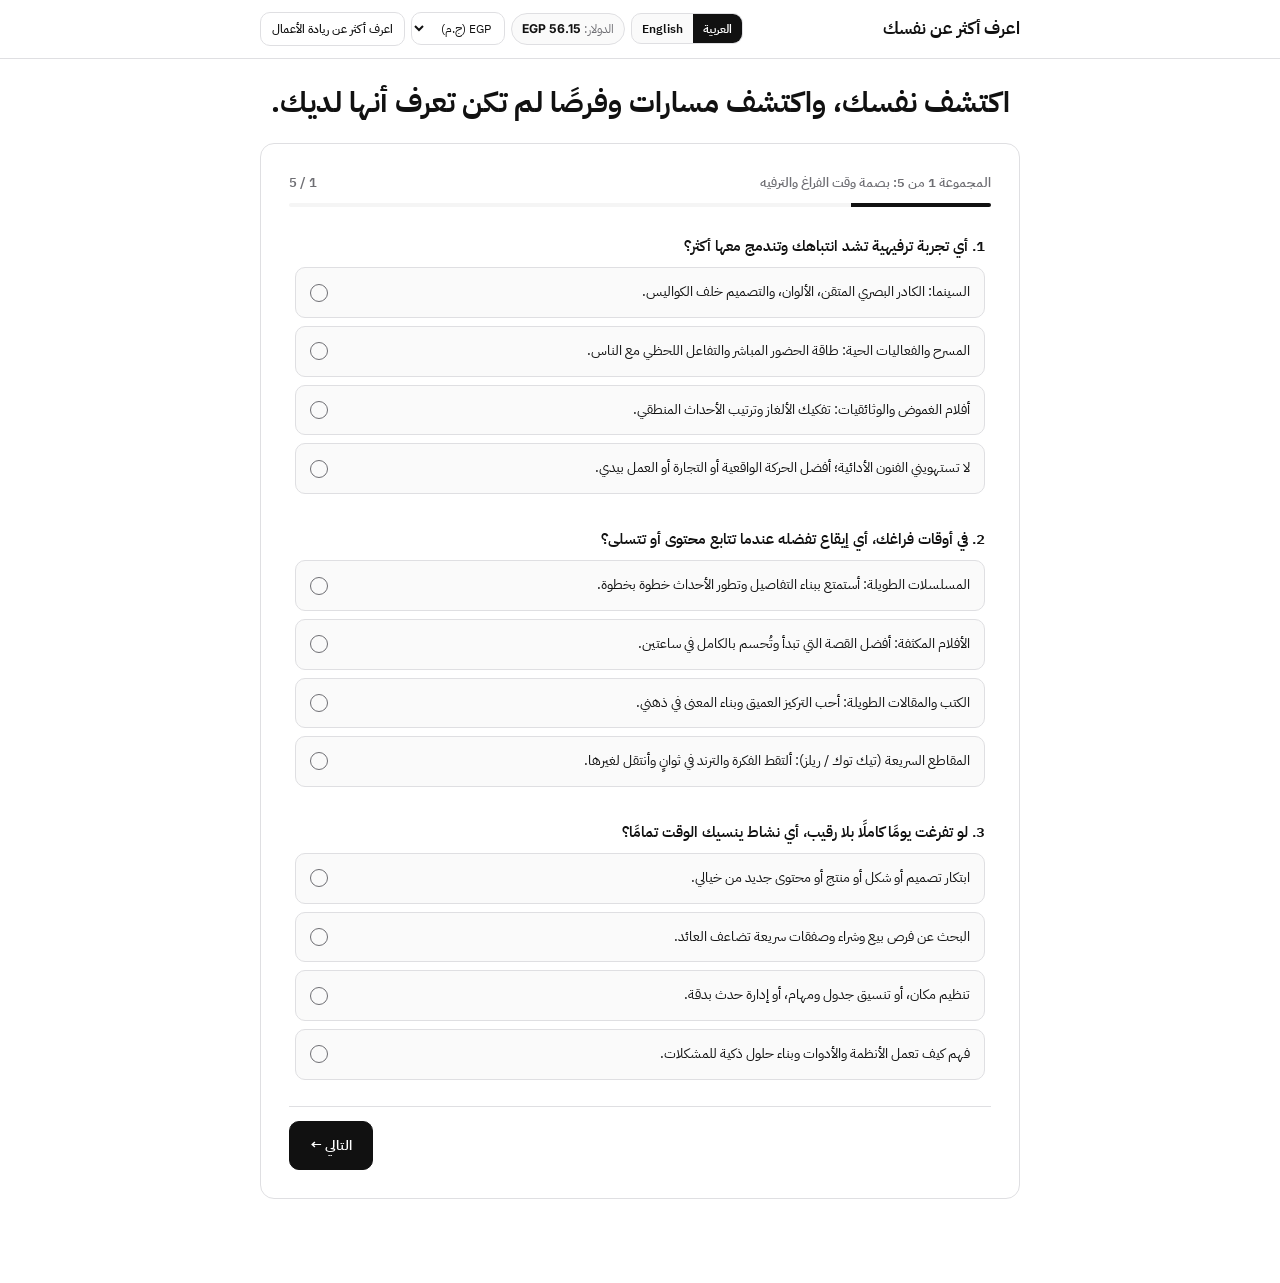
==== commit 5ffa94ac: "Update index.html" ====
--- a/index.html
+++ b/index.html
@@ -3,20 +3,21 @@
 <head>
 <meta charset="UTF-8">
 <meta name="viewport" content="width=device-width, initial-scale=1.0">
-<title>اعرف أكتر عن نفسك | Know Yourself Better</title>
+<title>اعرف أكثر عن نفسك | Know Yourself Better</title>
 <link rel="preconnect" href="https://fonts.googleapis.com">
 <link rel="preconnect" href="https://fonts.gstatic.com" crossorigin>
 <link href="https://fonts.googleapis.com/css2?family=IBM+Plex+Sans+Arabic:wght@400;500;600;700&family=Inter:wght@400;500;600;700&display=swap" rel="stylesheet">
 <style>
 :root{--ink:#111111;--paper:#FFFFFF;--soft:#F5F5F5;--elem:#FAFAFA;--line:#DFDFE2;--mute:#6E6E73;--r-lg:14px;--r-md:10px;--r-sm:6px}
-*{box-sizing:border-box;margin:0;padding:0;font-family:'IBM Plex Sans Arabic','Inter',system-ui,sans-serif;-webkit-font-smoothing:antialiased}
+*{box-sizing:border-box;margin:0;padding:0;font-family:'IBM Plex Sans Arabic','Inter',system-ui,sans-serif;-webkit-font-smoothing:antialiased;user-select:none;-webkit-user-select:none}
 body{background:var(--paper);color:var(--ink);font-size:.96rem;line-height:1.75;padding:0 16px 64px}
-.en-term{font-family:'Inter',sans-serif;direction:ltr;unicode-bidi:isolate;display:inline-block;background:var(--soft);border:1px solid var(--line);padding:1px 8px;border-radius:var(--r-sm);font-size:.82rem;font-weight:500;color:var(--ink);user-select:text!important}
+input,select,textarea,.en-term{user-select:text!important;-webkit-user-select:text!important}
+.en-term{font-family:'Inter',sans-serif;direction:ltr;unicode-bidi:isolate;display:inline-block;background:var(--soft);border:1px solid var(--line);padding:1px 8px;border-radius:var(--r-sm);font-size:.82rem;font-weight:500;color:var(--ink)}
 .copy-btn{font-size:.74rem;background:var(--paper);color:var(--mute);border:1px solid var(--line);border-radius:var(--r-sm);padding:1px 7px;margin-inline-start:4px;cursor:pointer}
 .copy-btn:hover{border-color:var(--ink);color:var(--ink)}
 
 .bar{position:sticky;top:0;z-index:1000;background:rgba(255,255,255,.96);border-bottom:1px solid var(--line);margin:0 -16px 24px;padding:12px 16px}
-.wrap{max-width:740px;margin:0 auto}
+.wrap{max-width:760px;margin:0 auto}
 .bar .wrap{display:flex;justify-content:space-between;align-items:center;gap:10px;flex-wrap:wrap}
 .brand{font-weight:700;font-size:1.05rem;color:var(--ink);text-decoration:none;cursor:pointer}
 .nav-group{display:flex;align-items:center;gap:6px;flex-wrap:wrap}
@@ -52,7 +53,6 @@
 .grid-2{display:grid;grid-template-columns:1fr 1fr;gap:12px}
 .grid-3{display:grid;grid-template-columns:repeat(auto-fit,minmax(175px,1fr));gap:8px}
 
-/* أزرار الاختيارات مع عكس الألوان الكامل عند الاختيار */
 .opt{text-align:start;font:inherit;font-size:.88rem;background:var(--elem);color:var(--ink);border:1px solid var(--line);border-radius:var(--r-md);padding:12px 14px;cursor:pointer;display:flex;justify-content:space-between;align-items:center;gap:10px;transition:all .14s ease;width:100%}
 .opt:hover{border-color:var(--ink);background:var(--soft)}
 .opt.selected,.opt[aria-pressed="true"]{background:var(--ink)!important;color:var(--paper)!important;border-color:var(--ink)!important;font-weight:600}
@@ -67,6 +67,10 @@
 .tag{display:inline-block;font-size:.74rem;font-weight:600;padding:2px 10px;border-radius:99px;border:1px solid var(--line);background:var(--soft)}
 .tag.solid{background:var(--ink);color:var(--paper);border-color:var(--ink)}
 
+.mode-tabs{display:grid;grid-template-columns:1fr 1fr;gap:8px;margin-bottom:18px}
+.mode-tab{padding:12px;border:1px solid var(--line);border-radius:var(--r-md);background:var(--elem);color:var(--ink);font-weight:600;font-size:.88rem;cursor:pointer;text-align:center;transition:all .15s}
+.mode-tab.active{background:var(--ink);color:var(--paper);border-color:var(--ink)}
+
 .table-wrap{overflow-x:auto;border:1px solid var(--line);border-radius:var(--r-md);margin:10px 0}
 table.mono-tbl{width:100%;border-collapse:collapse;font-size:.83rem;text-align:start}
 table.mono-tbl th,table.mono-tbl td{padding:10px 12px;border-bottom:1px solid var(--line)}
@@ -76,916 +80,136 @@
 .task-item{display:flex;align-items:center;gap:10px;padding:11px 14px;border:1px solid var(--line);border-radius:var(--r-md);margin-bottom:8px;cursor:pointer;background:var(--paper)}
 .task-item.done{background:var(--ink);color:var(--paper)}
 .hidden{display:none!important}
-@media(max-width:640px){.grid-2{grid-template-columns:1fr}}
+@media(max-width:640px){.grid-2,.mode-tabs{grid-template-columns:1fr}}
 </style>
 </head>
-<body>
+<body oncontextmenu="return false">
 
 <div class="bar">
   <div class="wrap">
-    <a class="brand" id="ui-brand" onclick="goPage(1)">اعرف أكتر عن نفسك</a>
+    <a class="brand" id="ui-brand" onclick="window.App && App.goPage(1)">اعرف أكثر عن نفسك</a>
     <div class="nav-group">
       <div class="lang-switch">
-        <button type="button" class="lang-btn active" id="btn-lang-ar" onclick="setLang('ar')">مصري</button>
-        <button type="button" class="lang-btn" id="btn-lang-en" onclick="setLang('en')">English</button>
+        <button type="button" class="lang-btn active" id="btn-lang-ar" onclick="window.App && App.setLang('ar')">العربية</button>
+        <button type="button" class="lang-btn" id="btn-lang-en" onclick="window.App && App.setLang('en')">English</button>
       </div>
       <span class="ticker"><span id="ui-usd-lbl">الدولار:</span> <strong id="fx-usd">56.15 EGP</strong></span>
-      <select id="curr-select" class="select-sm" onchange="changeCurrency()">
+      <select id="curr-select" class="select-sm" onchange="window.App && App.changeCurrency()">
         <option value="EGP">EGP (ج.م)</option>
         <option value="USD">USD ($)</option>
         <option value="SAR">SAR (ر.س)</option>
         <option value="AED">AED (د.إ)</option>
       </select>
       <a class="btn ghost sm" id="ui-about-link" href="about.html">اعرف أكثر عن ريادة الأعمال</a>
-      <button type="button" class="btn ghost sm hidden" id="nav-ws-btn" onclick="goPage(7)">مساحة مشروعي</button>
+      <button type="button" class="btn ghost sm hidden" id="nav-ws-btn" onclick="window.App && App.goPage(7)">مساحتي الشخصية</button>
     </div>
   </div>
 </div>
 
 <main class="wrap">
   <header class="hero">
-    <h1 id="ui-hook">اكتشف نفسك، واكتشف إمكانيات لم تكن تعرف أنها لديك.</h1>
+    <h1 id="ui-hook">اكتشف نفسك، واكتشف مسارات وفرصًا لم تكن تعرف أنها لديك.</h1>
   </header>
 
   <div id="partner-banner" class="box strong hidden"></div>
 
-  <!-- صفحات الأسئلة (1 إلى 4) -->
+  <!-- صفحات الأسئلة (1 إلى 4) — المجموعة الأولى مضمنة مباشرة لضمان الظهور الفوري -->
   <section class="card" id="quiz-page-card">
     <div class="prog-head">
-      <span id="page-title-lbl">المجموعة 1 من 5</span>
+      <span id="page-title-lbl">المجموعة 1 من 5: بصمة وقت الفراغ والترفيه</span>
       <span id="page-step-lbl">1 / 5</span>
     </div>
     <div class="prog"><i id="page-prog-bar" style="width:20%"></i></div>
-    <div id="questions-mount"></div>
+    <div id="questions-mount">
+      <div class="q-block" id="qb-q1">
+        <span class="q-title">1. أي تجربة ترفيهية تشد انتباهك وتندمج معها أكثر؟</span>
+        <div class="opts">
+          <button type="button" class="opt" data-qid="q1" data-val="cinema"><span>السينما: الكادر البصري المتقن، الألوان، والتصميم خلف الكواليس.</span><span class="opt-check">✓</span></button>
+          <button type="button" class="opt" data-qid="q1" data-val="theater"><span>المسرح والفعاليات الحية: طاقة الحضور المباشر والتفاعل اللحظي مع الناس.</span><span class="opt-check">✓</span></button>
+          <button type="button" class="opt" data-qid="q1" data-val="mystery"><span>أفلام الغموض والوثائقيات: تفكيك الألغاز وترتيب الأحداث المنطقي.</span><span class="opt-check">✓</span></button>
+          <button type="button" class="opt" data-qid="q1" data-val="real_action"><span>لا تستهويني الفنون الأدائية؛ أفضل الحركة الواقعية أو التجارة أو العمل بيدي.</span><span class="opt-check">✓</span></button>
+        </div>
+      </div>
+      <div class="q-block" id="qb-q2">
+        <span class="q-title">2. في أوقات فراغك، أي إيقاع تفضله عندما تتابع محتوى أو تتسلى؟</span>
+        <div class="opts">
+          <button type="button" class="opt" data-qid="q2" data-val="series"><span>المسلسلات الطويلة: أستمتع ببناء التفاصيل وتطور الأحداث خطوة بخطوة.</span><span class="opt-check">✓</span></button>
+          <button type="button" class="opt" data-qid="q2" data-val="movies"><span>الأفلام المكثفة: أفضل القصة التي تبدأ وتُحسم بالكامل في ساعتين.</span><span class="opt-check">✓</span></button>
+          <button type="button" class="opt" data-qid="q2" data-val="books"><span>الكتب والمقالات الطويلة: أحب التركيز العميق وبناء المعنى في ذهني.</span><span class="opt-check">✓</span></button>
+          <button type="button" class="opt" data-qid="q2" data-val="tiktok"><span>المقاطع السريعة (تيك توك / ريلز): ألتقط الفكرة والترند في ثوانٍ وأنتقل لغيرها.</span><span class="opt-check">✓</span></button>
+        </div>
+      </div>
+      <div class="q-block" id="qb-q3">
+        <span class="q-title">3. لو تفرغت يومًا كاملًا بلا رقيب، أي نشاط ينسيك الوقت تمامًا؟</span>
+        <div class="opts">
+          <button type="button" class="opt" data-qid="q3" data-val="creator"><span>ابتكار تصميم أو شكل أو منتج أو محتوى جديد من خيالي.</span><span class="opt-check">✓</span></button>
+          <button type="button" class="opt" data-qid="q3" data-val="arbitrageur"><span>البحث عن فرص بيع وشراء وصفقات سريعة تضاعف العائد.</span><span class="opt-check">✓</span></button>
+          <button type="button" class="opt" data-qid="q3" data-val="orchestrator"><span>تنظيم مكان، أو تنسيق جدول ومهام، أو إدارة حدث بدقة.</span><span class="opt-check">✓</span></button>
+          <button type="button" class="opt" data-qid="q3" data-val="strategist"><span>فهم كيف تعمل الأنظمة والأدوات وبناء حلول ذكية للمشكلات.</span><span class="opt-check">✓</span></button>
+        </div>
+      </div>
+    </div>
     <div class="row-between">
-      <button type="button" class="btn ghost" id="prev-page-btn" onclick="prevPage()">→ السابق</button>
-      <button type="button" class="btn" id="next-page-btn" onclick="nextPage()">التالي ←</button>
+      <button type="button" class="btn ghost" id="prev-page-btn" style="visibility:hidden" onclick="window.App && App.prevPage()">→ السابق</button>
+      <button type="button" class="btn" id="next-page-btn" onclick="window.App && App.nextPage()">التالي ←</button>
     </div>
   </section>
 
-  <!-- الصفحة 5: الخلفية والأصول ورأس المال -->
+  <!-- الصفحة 5: الخلفية والبلد والأصول ورأس المال -->
   <section class="card hidden" id="page-5-card">
     <div class="prog-head">
-      <span id="ui-p5-title">المجموعة 5 من 5: بياناتك وأصولك</span>
+      <span id="ui-p5-title">المجموعة 5 من 5: بياناتك وبيئتك</span>
       <span>5 / 5</span>
     </div>
     <div class="prog"><i style="width:100%"></i></div>
 
     <div class="grid-2" style="margin-bottom:12px;">
       <div><label class="q-title" id="lbl-name" for="in-name">الاسم</label><input type="text" id="in-name" placeholder="..."></div>
-      <div><label class="q-title" id="lbl-age" for="in-age">العمر</label><select id="in-age"></select></div>
+      <div><label class="q-title" id="lbl-age" for="in-age">الفئة العمرية</label><select id="in-age"></select></div>
     </div>
 
     <div class="grid-3" style="margin-bottom:12px;">
-      <div><label class="q-title" id="lbl-edu" for="in-edu">التعليم</label><select id="in-edu"></select></div>
-      <div><label class="q-title" id="lbl-field" for="in-field">التخصص / الخبرة</label><select id="in-field"></select></div>
-      <div><label class="q-title" id="lbl-gender" for="in-gender">الجنس (اختياري)</label><select id="in-gender"></select></div>
-    </div>
-
-    <div class="grid-2" style="margin-bottom:12px;">
-      <div><label class="q-title" id="lbl-res-gov" for="in-res-gov">محافظة السكن</label><select id="in-res-gov"></select></div>
-      <div><label class="q-title" id="lbl-env-type" for="in-env-type">طبيعة منطقتك</label><select id="in-env-type"></select></div>
-    </div>
-
-    <div class="grid-2" style="margin-bottom:16px;">
-      <div><label class="q-title" id="lbl-local-raw" for="in-local-raw">أقرب مورد متاح بمحيطك</label><select id="in-local-raw"></select></div>
-      <div><label class="q-title" id="lbl-first-adopter" for="in-first-adopter">أقرب عميل أول تبيعه</label><select id="in-first-adopter"></select></div>
-    </div>
-
-    <label class="q-title" id="lbl-assets-box">الأصل المتاح لديك الآن</label>
+      <div><label class="q-title" id="lbl-edu" for="in-edu">المستوى التعليمي</label><select id="in-edu"></select></div>
+      <div><label class="q-title" id="lbl-field" for="in-field">مجال الدراسة أو الخبرة</label><select id="in-field"></select></div>
+      <div><label class="q-title" id="lbl-country" for="in-country">البلد / النطاق الجغرافي</label><select id="in-country"></select></div>
+    </div>
+
+    <div class="grid-3" style="margin-bottom:16px;">
+      <div><label class="q-title" id="lbl-env-type" for="in-env-type">طبيعة مدينتك أو منطقتك</label><select id="in-env-type"></select></div>
+      <div><label class="q-title" id="lbl-local-raw" for="in-local-raw">أبرز ميزة أو مورد في محيطك</label><select id="in-local-raw"></select></div>
+      <div><label class="q-title" id="lbl-first-adopter" for="in-first-adopter">أقرب شريحة تتعامل معها</label><select id="in-first-adopter"></select></div>
+    </div>
+
+    <label class="q-title" id="lbl-assets-box">الأصول أو الأدوات المتاحة لديك حاليًا (اضغط للاختيار)</label>
     <div class="grid-3" id="asset-cards-box" style="margin-bottom:14px;"></div>
 
     <div id="asset-details-panel" class="box" style="margin-bottom:16px;">
-      <div class="grid-3" style="margin-bottom:10px;">
-        <div><label class="q-title" id="lbl-asset-own" for="in-asset-own">الحيازة</label><select id="in-asset-own"></select></div>
-        <div><label class="q-title" id="lbl-asset-gov" for="in-asset-gov">موقع الأصل</label><select id="in-asset-gov"></select></div>
-        <div><label class="q-title" id="lbl-asset-area" for="in-asset-area">المساحة (م²)</label><input type="number" id="in-asset-area" value="16" min="2"></div>
-      </div>
-      <div class="grid-2">
-        <div><label class="q-title" id="lbl-asset-util" for="in-asset-util">طبيعة المرافق</label><select id="in-asset-util"></select></div>
-        <div>
-          <label class="q-title" id="lbl-gps">تحديد موقع الأصل (اختياري)</label>
-          <button type="button" class="btn ghost sm" id="btn-gps" onclick="locateByGPS()">GPS</button>
-          <span id="gps-status" class="muted" style="font-size:.74rem;margin-inline-start:6px;"></span>
-        </div>
+      <div class="grid-3">
+        <div><label class="q-title" id="lbl-asset-own" for="in-asset-own">حالة الأصل</label><select id="in-asset-own"></select></div>
+        <div><label class="q-title" id="lbl-asset-area" for="in-asset-area">المساحة التقريبية (م²)</label><input type="number" id="in-asset-area" value="16" min="2"></div>
+        <div><label class="q-title" id="lbl-asset-util" for="in-asset-util">طبيعة المكان</label><select id="in-asset-util"></select></div>
       </div>
     </div>
 
     <div class="grid-2" style="margin-bottom:6px;">
-      <div><label class="q-title" id="lbl-capital" for="in-capital">رأس المال المتاح للبدء</label><input type="number" id="in-capital" value="20000" min="500" step="500" oninput="updateCapPreview()"></div>
-      <div><label class="q-title" id="lbl-cap-curr" for="in-cap-curr">العملة</label><select id="in-cap-curr" onchange="updateCapPreview()"><option value="EGP">EGP (ج.م)</option><option value="USD">USD ($)</option><option value="SAR">SAR (ر.س)</option><option value="AED">AED (د.إ)</option></select></div>
+      <div><label class="q-title" id="lbl-capital" for="in-capital">الميزانية المتاحة (أدخل 0 إذا كنت تبحث عن وظيفة فقط)</label><input type="number" id="in-capital" value="20000" min="0" step="500" oninput="window.App && App.updateCapPreview()"></div>
+      <div><label class="q-title" id="lbl-cap-curr" for="in-cap-curr">عملة الإدخال</label><select id="in-cap-curr" onchange="window.App && App.updateCapPreview()"><option value="EGP">EGP (ج.م)</option><option value="USD">USD ($)</option><option value="SAR">SAR (ر.س)</option><option value="AED">AED (د.إ)</option></select></div>
     </div>
     <p id="cap-preview-note" class="muted" style="font-size:.78rem;"></p>
 
     <div class="row-between">
-      <button type="button" class="btn ghost" id="btn-p5-back" onclick="goPage(4)">→ السابق</button>
-      <button type="button" class="btn" id="btn-p5-go" onclick="showResultCapsule()">اعرض خطة المشروع ←</button>
+      <button type="button" class="btn ghost" id="btn-p5-back" onclick="window.App && App.goPage(4)">→ السابق</button>
+      <button type="button" class="btn" id="btn-p5-go" onclick="window.App && App.showResults()">اكشف مسارك المهني والريادي ←</button>
     </div>
   </section>
 
-  <!-- الصفحة 6: كبسولة البداية -->
+  <!-- الصفحة 6: النتيجة المزدوجة (مسار الوظائف 2026 + مسار المشروع المركب) -->
   <section class="card hidden" id="page-6-card"><div id="capsule-mount"></div></section>
 
-  <!-- الصفحة 7: مساحة مشروعي -->
+  <!-- الصفحة 7: المساحة الشخصية التفاعلية -->
   <section class="card hidden" id="page-7-card"><div id="workspace-mount"></div></section>
 </main>
 
-<script>
-// =========================================================================
-// 1. إدارة اللغة والحالة العامة (مصري / English)
-// =========================================================================
-let LG = 'ar';
-try { LG = localStorage.getItem('ebda2_lang') || 'ar'; } catch (e) {}
-const tr = pair => (Array.isArray(pair) ? pair[LG === 'ar' ? 0 : 1] : pair);
-
-let FX = { EGP: 1, USD: 56.15, SAR: 14.97, AED: 15.29 };
-const SYM = { EGP: ['ج.م', 'EGP'], USD: ['$', 'USD'], SAR: ['ر.س', 'SAR'], AED: ['د.إ', 'AED'] };
-let dispCurr = 'EGP', curPage = 1, partnerParams = null;
-
-const state = {
-  ans: {}, assets: ['home_room'],
-  assetMeta: { own: 'owned_family', gov: 'same', area: 16, util: 'residential_quiet', coords: null },
-  user: { name: '', age: '25-34', edu: 'university', field: 'general', gender: 'unspecified', resGov: 'alex', envType: 'metro_city', localRaw: 'workshops_markets', firstAdopter: 'online_consumers', capEGP: 20000, email: '', token: '' },
-  recId: null, ws: { quotes: [], tasks: {}, calc: { c1: 100, c2: 45, c3: 15, c4: 30, c5: 30, price: 310 } }
-};
-
-const UI = {
-  brand: ['اعرف أكتر عن نفسك', 'Know Yourself Better'],
-  about: ['اعرف أكثر عن ريادة الأعمال', 'Learn More About Entrepreneurship'],
-  wsBtn: ['مساحة مشروعي', 'My Workspace'],
-  usdLbl: ['الدولار:', 'USD:'],
-  hook: ['اكتشف نفسك، واكتشف إمكانيات لم تكن تعرف أنها لديك.', 'Discover yourself, and unlock potentials you never knew you had.'],
-  next: ['التالي ←', 'Next →'],
-  prev: ['→ السابق', '← Back'],
-  p5Title: ['المجموعة 5 من 5: بياناتك وأصولك', 'Set 5 of 5: Your Context & Assets'],
-  name: ['الاسم', 'Your Name'],
-  age: ['العمر', 'Age Group'],
-  edu: ['التعليم', 'Education'],
-  field: ['التخصص / الخبرة', 'Field / Background'],
-  gender: ['الجنس (اختياري)', 'Gender (Optional)'],
-  resGov: ['محافظة السكن', 'Residence Region'],
-  envType: ['طبيعة منطقتك', 'Area Nature'],
-  localRaw: ['أقرب مورد متاح بمحيطك', 'Nearest Local Resource'],
-  firstAdopter: ['أقرب عميل أول تبيعه', 'Easiest First Customer'],
-  assetsBox: ['الأصل المتاح لديك الآن (اضغط للاختيار)', 'Available Assets Right Now (Click to select)'],
-  assetOwn: ['الحيازة', 'Ownership'],
-  assetGov: ['موقع الأصل', 'Asset Location'],
-  assetArea: ['المساحة (م²)', 'Area (m²)'],
-  assetUtil: ['طبيعة المرافق', 'Utilities & Zoning'],
-  gps: ['موقع الأصل (اختياري)', 'Asset Pin (Optional)'],
-  capital: ['رأس المال المتاح للبدء', 'Available Starting Capital'],
-  capCurr: ['العملة', 'Currency'],
-  showPlan: ['اعرض خطة المشروع ←', 'Show Project Plan →'],
-  capNote: ['الميزانية المعتمدة:', 'Approved Budget Cap:'],
-  recTag: ['مشروعك المقترح', 'Your Recommended Project'],
-  editBtn: ['تعديل البيانات أو رأس المال', 'Edit Inputs or Capital'],
-  novelNote: ['مسار ابتكاري جديد (أرقام افتراضية للاختبار الأولي).', 'Novel innovative path (hypothetical figures for initial validation).'],
-  marketNote: ['أرقام استرشادية (نوفمبر 2026 — هامش تغير ±15% إلى ±25% حسب سعر الصرف).', 'Indicative market figures (Nov 2026 — ±15% to ±25% variance with FX).'],
-  sec1: ['1. توزيع رأس المال', '1. Capital Allocation'],
-  colItem: ['البند', 'Item'],
-  colAmt: ['المبلغ', 'Amount'],
-  sec2: ['2. أول تجربة لاختبار الطلب', '2. First Demand Experiment'],
-  sec3: ['3. أهم مخاطرة يجب الانتباه لها', '3. Key Risk to Watch'],
-  sec4: ['4. خطوات التنفيذ الخمس', '4. Five Execution Steps'],
-  sec5: ['5. أين تجد الموردين؟', '5. Where to Find Suppliers?'],
-  sec6: ['6. الإجراءات القانونية والجهات الرسمية', '6. Legal Steps & Official Portals'],
-  colStage: ['المرحلة', 'Stage'],
-  colReq: ['الإجراء', 'Requirement'],
-  colAuth: ['الجهة الرسمية', 'Official Authority'],
-  openWsTitle: ['افتح مساحة مشروعك الشخصية (الحاسبة + جدول الموردين)', 'Open Your Personal Workspace (Calculator + Suppliers Table)'],
-  partnerBtn: ['اختبر توافق شريك', 'Test Partner Fit'],
-  openWsBtn: ['افتح مساحة مشروعي ←', 'Open My Workspace →'],
-  welcome: ['أهلًا يا', 'Welcome,'],
-  copyLink: ['نسخ رابط مساحتي', 'Copy Workspace Link'],
-  emailLink: ['إرسال للبريد', 'Email Link'],
-  varCost: ['التكلفة المتغيرة:', 'Variable Cost:'],
-  netMargin: ['صافي هامش المساهمة:', 'Contribution Margin:'],
-  sellPrice: ['سعر البيع للوحدة', 'Unit Selling Price'],
-  quotesTitle: ['2. مقارنة عروض أسعار الموردين', '2. Supplier Quotes Comparison'],
-  qName: ['اسم المورد', 'Supplier Name'],
-  qArea: ['المنطقة', 'Area'],
-  qMat: ['الخامة', 'Material'],
-  qPrice: ['سعر الوحدة', 'Unit Price'],
-  qMoq: ['أقل كمية MOQ', 'MOQ'],
-  qShip: ['تكلفة النقل', 'Shipping Cost'],
-  qWaste: ['نسبة الهدر %', 'Waste %'],
-  addQuoteBtn: ['+ إضافة العرض', '+ Add Quote'],
-  colTotalUnit: ['التكلفة الكلية للوحدة', 'Landed Unit Cost'],
-  bestTag: ['الأفضل', 'Best'],
-  delBtn: ['حذف', 'Delete'],
-  emptyQuotes: ['سجل أول عرض سعر من السوق بالأعلى.', 'Log your first real market quote above.'],
-  tasksTitle: ['3. مهام التأسيس', '3. Launch Checklist'],
-  backPlan: ['→ رجوع لخطة المشروع', '← Back to Project Plan'],
-  dlJson: ['تنزيل بياناتي', 'Export JSON'],
-  clrData: ['حذف البيانات', 'Delete Data'],
-  copyWord: ['نسخ', 'Copy'],
-  copiedWord: ['تم ✓', 'Copied ✓']
-};
-
-const SELECT_OPTS = {
-  'in-age': [['18-24', ['18 - 24', '18 - 24']], ['25-34', ['25 - 34', '25 - 34']], ['35-45', ['35 - 45', '35 - 45']], ['46+', ['+45', '45+']]],
-  'in-edu': [['literate', ['يقرأ ويكتب', 'Basic Literacy']], ['basic', ['ابتدائي / إعدادي', 'Primary / Middle School']], ['secondary_vocational', ['ثانوي / دبلوم فني', 'High School / Vocational']], ['university', ['جامعي', 'University Degree']]],
-  'in-field': [['general', ['عام / تجاري / إداري', 'General / Business / Admin']], ['science_chem', ['علوم / كيمياء / صيدلة', 'Science / Chemistry / Pharmacy']], ['agri_vet', ['زراعة / بيطري / أغذية', 'Agriculture / Vet / Food']], ['arts_design', ['فنون / تصميم / عمارة', 'Applied Arts / Design']], ['eng_tech', ['هندسة / حاسبات / فني', 'Engineering / IT / Technical']]],
-  'in-gender': [['unspecified', ['غير محدد', 'Prefer not to say']], ['male', ['ذكر', 'Male']], ['female', ['أنثى', 'Female']]],
-  'in-res-gov': [['alex', ['الإسكندرية', 'Alexandria']], ['cairo', ['القاهرة الكبرى', 'Greater Cairo']], ['aswan', ['أسوان / الأقصر / مدن السياحة', 'Aswan / Luxor / Red Sea']], ['delta', ['محافظات الدلتا', 'Delta Governorates']], ['canal', ['مدن القناة', 'Suez Canal Cities']], ['upper', ['الصعيد والوادي', 'Upper Egypt & Oasis']]],
-  'in-env-type': [['metro_city', ['مدينة كبرى', 'Major Metro City']], ['touristic_city', ['مدينة سياحية', 'Touristic / Heritage City']], ['rural_village', ['قرية / ريف زراعي', 'Rural / Agricultural Village']], ['border_port_city', ['مدينة تجارية / ميناء', 'Port / Border Trade City']]],
-  'in-local-raw': [['workshops_markets', ['أسواق جملة وورش ومصانع', 'Wholesale Markets & Workshops']], ['palm_dates_waste', ['نخيل وتمور وجريد نخيل', 'Date Palms & Palm Midribs']], ['crops_herbs_farms', ['مزارع خضار وأعشاب ومحاصيل', 'Farms, Herbs & Crops']], ['african_coffee_spices', ['بن أفريقي وعطارة وتوابل', 'African Coffee, Hibiscus & Spices']], ['no_special_raw', ['منطقة سكنية / خدمية', 'Residential / Service Area']]],
-  'in-first-adopter': [['online_consumers', ['عملاء أونلاين', 'Online Consumers']], ['local_shops_cafes', ['محلات وكافيهات وعيادات', 'Local Cafes, Clinics & Shops']], ['tourists_visitors', ['سياح وبازارات وفنادق', 'Tourists, Bazaars & Eco-Lodges']], ['village_farmers', ['مزارعون وأهالي منطقتي', 'Local Farmers & Neighbors']]],
-  'in-asset-own': [['owned_self', ['مِلكي', 'Owned by Me']], ['owned_family', ['مِلك للأهل', 'Family Owned']], ['rented', ['إيجار', 'Rented']]],
-  'in-asset-gov': [['same', ['نفس محافظة سكني', 'Same as Residence']], ['cairo', ['القاهرة الكبرى', 'Greater Cairo']], ['alex', ['الإسكندرية', 'Alexandria']], ['aswan', ['أسوان / الأقصر', 'Aswan / Luxor']], ['delta', ['الدلتا', 'Delta']], ['upper', ['الصعيد', 'Upper Egypt']]],
-  'in-asset-util': [['residential_quiet', ['سكني هادئ', 'Quiet Residential']], ['sunny_ventilated', ['مشمس وجيد التهوية والصرف', 'Sunny & Well-Ventilated']], ['commercial_licensed', ['تجاري / قابل للترخيص', 'Commercial / Licensable']]]
-};
-
-const ASSET_LIST = [
-  ['home_room', ['غرفة بالمنزل', 'Room at Home']],
-  ['vacant_apt', ['شقة فاضية', 'Vacant Apartment']],
-  ['roof', ['سطح منزل', 'House Rooftop']],
-  ['land', ['أرض زراعية/فضاء', 'Agri / Open Land']],
-  ['warehouse', ['مخزن مستقل', 'Storage / Warehouse']],
-  ['workshop', ['ورشة إنتاج', 'Workshop']],
-  ['shop_office', ['محل / مكتب', 'Shop / Office']],
-  ['vehicle', ['سيارة / فان / تروسيكل', 'Car / Van / Tricycle']],
-  ['none', ['موبايل/لابتوب فقط', 'Phone / Laptop Only']]
-];
-
-// =========================================================================
-// 2. الأسئلة الـ 12 ثنائية اللغة مقسمة إلى 4 صفحات (3 أسئلة في كل صفحة)
-// =========================================================================
-const QUESTION_PAGES = [
-  {
-    title: ['المجموعة 1 من 5', 'Set 1 of 5'],
-    items: [
-      { id: 'q1', q: ['1. في عمل فني أو فيديو أعجبك، ما الذي يلفت انتباهك أولًا؟', '1. In a movie or video you loved, what catches your attention first?'], opts: [
-        { v: 'creator', t: ['جمال التصميم والألوان والديكور.', 'Visual design, colors, and set aesthetics.'] },
-        { v: 'strategist', t: ['ذكاء الحبكة وترتيب الأفكار.', 'Clever plot twists and logical structure.'] },
-        { v: 'orchestrator', t: ['دقة التنظيم والتوقيت خلف الكواليس.', 'Seamless coordination behind the scenes.'] },
-        { v: 'arbitrageur', t: ['تكلفته وأرباحه وكيف نجح تجاريًا.', 'Budget, box-office profit, and commercial deal.'] }
-      ]},
-      { id: 'q2', q: ['2. أي نشاط تنسى فيه الوقت لو تفرغت له يومًا كاملًا؟', '2. Which activity makes you lose track of time on a free day?'], opts: [
-        { v: 'creator', t: ['ابتكار شكل أو منتج أو تصميم جديد.', 'Creating a new shape, product, or design.'] },
-        { v: 'arbitrageur', t: ['اقتناص بضاعة بسعر لقطة وبيعها بمكسب.', 'Hunting undervalued goods and flipping for profit.'] },
-        { v: 'orchestrator', t: ['فرز وترتيب مكان أو تشغيل خطوات منظمة.', 'Organizing a space or running a tight workflow.'] },
-        { v: 'strategist', t: ['بناء أداة أو جدول يحل مشكلة تلقائيًا.', 'Building a tool or sheet that automates a problem.'] }
-      ]},
-      { id: 'q3', q: ['3. عندما يعجبك منتج أو خدمة جديدة، ما أول فكرة تخطر ببالك؟', '3. When you try a great new product, what is your first thought?'], opts: [
-        { v: 'creator', t: ['أستطيع تطوير شكله وتغليفه ليصبح أرقى.', 'I could redesign its look and packaging better.'] },
-        { v: 'arbitrageur', t: ['كم يكلف في مصنعه ولمن أبيع كمية منه؟', 'What is its factory cost and who can I sell it to?'] },
-        { v: 'orchestrator', t: ['أعجبتني سرعة وانضباط تسليمه.', 'I admire how fast and reliably it was delivered.'] },
-        { v: 'strategist', t: ['ما التقنية التي جعلته يعمل بهذه السلاسة؟', 'What system or tech makes it run so smoothly?'] }
-      ]}
-    ]
-  },
-  {
-    title: ['المجموعة 2 من 5', 'Set 2 of 5'],
-    items: [
-      { id: 'q4', q: ['4. أي خامة أو مجال ترتاح للتعامل معه أكثر؟', '4. Which material or medium do you enjoy handling most?'], opts: [
-        { v: 'mat_liquid', t: ['السوائل والتركيبات والقوام (كريمات، زيوت، منظفات، مستخلصات).', 'Liquids, textures & formulations (creams, oils, extracts).'] },
-        { v: 'mat_gloss', t: ['المعادن والأسطح اللامعة (فضة، نحاس، إستانلس، تلميع سيارات).', 'Metals & glossy surfaces (silver, brass, auto detailing).'] },
-        { v: 'mat_warm', t: ['الخامات الدافئة والعبوات (جلد، خشب، جريد نخيل، قماش).', 'Warm tactile materials (leather, wood, palm, textiles).'] },
-        { v: 'mat_bio', t: ['الأغذية والزراعة (أعشاب، تمور، خضار، مخبوزات).', 'Food & botanicals (herbs, dates, fresh produce).'] },
-        { v: 'mat_digital', t: ['الشاشات وتصميم المواقع والخدمات (بدون خامات يدوية).', 'Screens, web & service design (no physical mess).'] }
-      ]},
-      { id: 'q5', q: ['5. كيف تشعر لو جلست في مكان عمل واحد مغلق طوال اليوم؟', '5. How do you feel sitting in one closed shop or room all day?'], opts: [
-        { v: 'loc_kinetic', t: ['أختنق من القعدة؛ أنشط بالحركة والتوصيل وزيارة أماكن جديدة.', 'Suffocated! I thrive on moving, delivering & visiting new places.'] },
-        { v: 'loc_stationary', t: ['أرتاح في مكاني الثابت المنظم أعمل داخله بهدوء.', 'Comfortable! I love having my own organized fixed hub.'] },
-        { v: 'loc_hybrid', t: ['أفضل العمل من غرفتي/موبايلي والتحرك عند الحاجة فقط.', 'Flexible: working from my room/phone and moving when needed.'] }
-      ]},
-      { id: 'q6', q: ['6. كيف تتعلم مهارة أو أداة جديدة بأسرع وقت؟', '6. How do you learn a new skill fastest?'], opts: [
-        { v: 'learn_trial', t: ['أجرب بيدي وأركب قوالب جاهزة حتى تعمل.', 'Hands-on trial and combining ready-made templates.'] },
-        { v: 'learn_people', t: ['أنزل السوق وأتعلم من الصنايعية والتجار مباشرة.', 'Going to the market and learning directly from traders/makers.'] },
-        { v: 'learn_study', t: ['أقرأ الخطوات والمعادلات وأطبقها بالجرام والمللي.', 'Reading exact formulas and applying them by the gram.'] }
-      ]}
-    ]
-  },
-  {
-    title: ['المجموعة 3 من 5', 'Set 3 of 5'],
-    items: [
-      { id: 'q7', q: ['7. ما أكثر شيء كان يؤجلك عن بدء مشروعك؟', '7. What held you back most from starting a business before?'], opts: [
-        { v: 'blk_math', t: ['الحسابات والأرقام أو البرمجة.', 'Complex math, costing sheets, or coding.'] },
-        { v: 'blk_sell', t: ['الحرج من البيع المباشر والفصال.', 'Shyness about face-to-face selling and haggling.'] },
-        { v: 'blk_capital', t: ['الخوف من تجميد الفلوس في بضاعة راكدة.', 'Fear of locking savings in unsold stock.'] },
-        { v: 'blk_perf', t: ['التشتت بين عدة أفكار أو انتظار الكمال.', 'Overthinking perfection or scattering across ideas.'] }
-      ]},
-      { id: 'q8', q: ['8. أي مهمة تحب إلغاءها من يومك تمامًا؟', '8. Which daily task would you eliminate forever?'], opts: [
-        { v: 'hate_retail', t: ['الفصال اليومي مع الزبون الفردي على قطعة واحدة.', 'Daily haggling with retail walk-in buyers over single items.'] },
-        { v: 'hate_factory', t: ['الوقفة اليدوية الطويلة في التصنيع.', 'Long repetitive hours of manual workshop labor.'] },
-        { v: 'hate_field', t: ['اللف اليومي في الشوارع والمواصلات.', 'Daily street commuting and outdoor errands.'] },
-        { v: 'hate_screen', t: ['الجلوس الصامت أمام الكمبيوتر طوال النهار.', 'Sitting silently in front of a computer screen all day.'] }
-      ]},
-      { id: 'q9', q: ['9. ما أقصى مدة تصبر فيها قبل رؤية أول عائد مالي؟', '9. How long can you work patiently before seeing the first cash return?'], opts: [
-        { v: 'pace_fast', t: ['أسبوع إلى أسبوعين (أحب حركة الكاش السريعة).', '1 to 2 weeks (I need fast cash turnover).'] },
-        { v: 'pace_med', t: ['شهر إلى 45 يومًا لتجهيز عينة متقنة.', '30 to 45 days to craft and test a solid sample.'] },
-        { v: 'pace_slow', t: ['شهران أو أكثر لتطوير مركب أو براند قوي.', '2+ months to develop a specialized formula or brand.'] }
-      ]}
-    ]
-  },
-  {
-    title: ['المجموعة 4 من 5', 'Set 4 of 5'],
-    items: [
-      { id: 'q10', q: ['10. لو توقف دخلك الحالي 3 أشهر أثناء التأسيس، ما وضعك؟', '10. If your current income paused for 3 months, what is your status?'], opts: [
-        { v: 'runway_ok', t: ['مصاريف معيشتي مغطاة بأمان.', 'My living expenses are safely covered.'] },
-        { v: 'runway_tight', t: ['أحتاج أن يبدأ المشروع صغيرًا بجانب عملي.', 'Tight; I need to start lean alongside my current job.'] },
-        { v: 'runway_no', t: ['لا أتحمل توقف الدخل أو المخاطرة بأصل المبلغ.', 'Cannot afford income loss or risking my principal capital.'] }
-      ]},
-      { id: 'q11', q: ['11. كيف تفضل إدارة المهام التي لا تتقنها؟', '11. How do you prefer handling tasks outside your strengths?'], opts: [
-        { v: 'mode_outsource', t: ['أتفق مع مصنع/ورشة بالقطعة وشركة شحن وحاسبة جاهزة.', 'Outsource per-piece to workshops, couriers & automated tools.'] },
-        { v: 'mode_partner', t: ['أشارك صديقًا يكمل الجزء الناقص.', 'Partner with someone who complements my skills.'] },
-        { v: 'mode_hire', t: ['أستعين بفني أو مندوب باليومية/العمولة.', 'Hire a daily technician or commission-based rep.'] }
-      ]},
-      { id: 'q12', q: ['12. أي نتيجة تشعرك بتحقيق ذاتك بعد عام؟', '12. Which outcome after one year would fulfill you most?'], opts: [
-        { v: 'mot_creation', t: ['منتج أو موقع أو خدمة من ابتكاري تحمل اسمي.', 'Seeing a product, site, or service I created carry my name.'] },
-        { v: 'mot_wealth', t: ['مضاعفة رأس مالي وتوسيع تجارتي.', 'Multiplying my capital and scaling my trade volume.'] },
-        { v: 'mot_freedom', t: ['حرية وقتي ودخل مستقر من منظومة منظمة.', 'Time freedom and steady income from an organized system.'] }
-      ]}
-    ]
-  }
-];
-
-function esc(s) { return String(s || '').replace(/&/g, '&').replace(/</g, '<').replace(/>/g, '>').replace(/"/g, '"').replace(/'/g, '''); }
-function termHtml(en) { const s = esc(en); return `<span class="en-term">${s}</span><button type="button" class="copy-btn" data-en="${s}">${tr(UI.copyWord)}</button>`; }
-
-// مستمع أحداث مركزي (Event Delegation) يعمل دائمًا بنسبة 100% لعكس ألوان الاختيارات ونسخ المصطلحات
-document.addEventListener('click', function(e) {
-  const optBtn = e.target.closest('.opt[data-qid]');
-  if (optBtn) {
-    const qId = optBtn.getAttribute('data-qid');
-    const val = optBtn.getAttribute('data-val');
-    state.ans[qId] = val;
-    const block = document.getElementById('qb-' + qId);
-    if (block) {
-      block.classList.remove('missing');
-      block.querySelectorAll('.opt').forEach(b => {
-        b.classList.remove('selected');
-        b.setAttribute('aria-pressed', 'false');
-      });
-    }
-    optBtn.classList.add('selected');
-    optBtn.setAttribute('aria-pressed', 'true');
-    saveLocal();
-    return;
-  }
-
-  const assetBtn = e.target.closest('.opt[data-asset]');
-  if (assetBtn) {
-    const key = assetBtn.getAttribute('data-asset');
-    const box = document.getElementById('asset-cards-box');
-    if (key === 'none') {
-      state.assets = ['none'];
-    } else {
-      state.assets = state.assets.filter(a => a !== 'none');
-      if (state.assets.includes(key)) state.assets = state.assets.filter(a => a !== key);
-      else state.assets.push(key);
-      if (!state.assets.length) state.assets = ['none'];
-    }
-    box.querySelectorAll('.opt').forEach(b => {
-      const k = b.getAttribute('data-asset');
-      const isSel = state.assets.includes(k);
-      b.classList.toggle('selected', isSel);
-      b.setAttribute('aria-pressed', isSel ? 'true' : 'false');
-    });
-    const panel = document.getElementById('asset-details-panel');
-    if (panel) panel.style.display = state.assets.includes('none') ? 'none' : 'block';
-    saveLocal();
-    return;
-  }
-
-  const copyBtn = e.target.closest('.copy-btn[data-en]');
-  if (copyBtn) {
-    const txt = copyBtn.getAttribute('data-en') || '';
-    if (navigator.clipboard && txt) {
-      navigator.clipboard.writeText(txt).then(() => {
-        copyBtn.textContent = tr(UI.copiedWord);
-        setTimeout(() => { copyBtn.textContent = tr(UI.copyWord); }, 1200);
-      });
-    }
-  }
-});
-
-function renderQuizPage() {
-  const g = QUESTION_PAGES[curPage - 1];
-  if (!g) return;
-  document.getElementById('page-title-lbl').textContent = tr(g.title);
-  document.getElementById('page-step-lbl').textContent = `${curPage} / 5`;
-  document.getElementById('page-prog-bar').style.width = (curPage * 20) + '%';
-  document.getElementById('prev-page-btn').style.visibility = curPage === 1 ? 'hidden' : 'visible';
-
-  document.getElementById('questions-mount').innerHTML = g.items.map(it => {
-    const sel = state.ans[it.id] || '';
-    const optsHtml = it.opts.map(o => {
-      const isSel = sel === o.v;
-      return `<button type="button" class="opt ${isSel ? 'selected' : ''}" data-qid="${it.id}" data-val="${o.v}" aria-pressed="${isSel ? 'true' : 'false'}"><span>${esc(tr(o.t))}</span><span class="opt-check">✓</span></button>`;
-    }).join('');
-    return `<div class="q-block" id="qb-${it.id}"><span class="q-title">${esc(tr(it.q))}</span><div class="opts">${optsHtml}</div></div>`;
-  }).join('');
-}
-
-function populatePage5Selects() {
-  Object.keys(SELECT_OPTS).forEach(id => {
-    const selEl = document.getElementById(id);
-    if (!selEl) return;
-    const curVal = selEl.value;
-    selEl.innerHTML = SELECT_OPTS[id].map(([val, lblPair]) => `<option value="${val}">${esc(tr(lblPair))}</option>`).join('');
-    if (curVal) selEl.value = curVal;
-  });
-
-  const box = document.getElementById('asset-cards-box');
-  if (box) {
-    box.innerHTML = ASSET_LIST.map(([k, lblPair]) => {
-      const isSel = state.assets.includes(k);
-      return `<button type="button" class="opt ${isSel ? 'selected' : ''}" data-asset="${k}" aria-pressed="${isSel ? 'true' : 'false'}"><span>${esc(tr(lblPair))}</span><span class="opt-check">✓</span></button>`;
-    }).join('');
-  }
-}
-
-function setLang(lang) {
-  LG = lang;
-  try { localStorage.setItem('ebda2_lang', lang); } catch (e) {}
-  document.documentElement.lang = lang === 'ar' ? 'ar' : 'en';
-  document.documentElement.dir = lang === 'ar' ? 'rtl' : 'ltr';
-  document.getElementById('btn-lang-ar').classList.toggle('active', lang === 'ar');
-  document.getElementById('btn-lang-en').classList.toggle('active', lang === 'en');
-
-  document.getElementById('ui-brand').textContent = tr(UI.brand);
-  document.getElementById('ui-about-link').textContent = tr(UI.about);
-  document.getElementById('nav-ws-btn').textContent = tr(UI.wsBtn);
-  document.getElementById('ui-usd-lbl').textContent = tr(UI.usdLbl);
-  document.getElementById('ui-hook').textContent = tr(UI.hook);
-  document.getElementById('prev-page-btn').textContent = tr(UI.prev);
-  document.getElementById('next-page-btn').textContent = tr(UI.next);
-  document.getElementById('ui-p5-title').textContent = tr(UI.p5Title);
-  document.getElementById('lbl-name').textContent = tr(UI.name);
-  document.getElementById('lbl-age').textContent = tr(UI.age);
-  document.getElementById('lbl-edu').textContent = tr(UI.edu);
-  document.getElementById('lbl-field').textContent = tr(UI.field);
-  document.getElementById('lbl-gender').textContent = tr(UI.gender);
-  document.getElementById('lbl-res-gov').textContent = tr(UI.resGov);
-  document.getElementById('lbl-env-type').textContent = tr(UI.envType);
-  document.getElementById('lbl-local-raw').textContent = tr(UI.localRaw);
-  document.getElementById('lbl-first-adopter').textContent = tr(UI.firstAdopter);
-  document.getElementById('lbl-assets-box').textContent = tr(UI.assetsBox);
-  document.getElementById('lbl-asset-own').textContent = tr(UI.assetOwn);
-  document.getElementById('lbl-asset-gov').textContent = tr(UI.assetGov);
-  document.getElementById('lbl-asset-area').textContent = tr(UI.assetArea);
-  document.getElementById('lbl-asset-util').textContent = tr(UI.assetUtil);
-  document.getElementById('lbl-gps').textContent = tr(UI.gps);
-  document.getElementById('lbl-capital').textContent = tr(UI.capital);
-  document.getElementById('lbl-cap-curr').textContent = tr(UI.capCurr);
-  document.getElementById('btn-p5-back').textContent = tr(UI.prev);
-  document.getElementById('btn-p5-go').textContent = tr(UI.showPlan);
-
-  populatePage5Selects();
-  syncInputsFromState();
-  updateCapPreview();
-
-  if (curPage >= 1 && curPage <= 4) renderQuizPage();
-  if (curPage === 6) renderCapsulePage();
-  if (curPage === 7) renderWorkspacePage();
-}
-
-function nextPage() {
-  const g = QUESTION_PAGES[curPage - 1];
-  if (g) {
-    for (const it of g.items) {
-      if (!state.ans[it.id]) {
-        const b = document.getElementById('qb-' + it.id);
-        if (b) { b.classList.add('missing'); b.scrollIntoView({ behavior: 'smooth', block: 'center' }); }
-        return;
-      }
-    }
-  }
-  if (curPage === 4 && partnerParams) { showPartnerReport(); return; }
-  goPage(curPage + 1);
-}
-
-function prevPage() { if (curPage > 1) goPage(curPage - 1); }
-
-function goPage(p) {
-  curPage = p;
-  document.getElementById('quiz-page-card').classList.toggle('hidden', p < 1 || p > 4);
-  document.getElementById('page-5-card').classList.toggle('hidden', p !== 5);
-  document.getElementById('page-6-card').classList.toggle('hidden', p !== 6);
-  document.getElementById('page-7-card').classList.toggle('hidden', p !== 7);
-  if (p >= 1 && p <= 4) renderQuizPage();
-  if (p === 6) renderCapsulePage();
-  if (p === 7) renderWorkspacePage();
-  window.scrollTo({ top: 0, behavior: 'smooth' });
-}
-
-// =========================================================================
-// 3. قاعدة بيانات الـ 30 مشروعًا ثنائية اللغة (مصري / English)
-// =========================================================================
-const RAW_30 = [
-  ['p01_white_label_brand',['علامة تجارية بنظام الوايت لابل (منتج جاهز بهويتك وتغليفك)','White Label Brand (Ready Product with Your Identity)'],'White Label Brand',[22,20,8,8],['mat_warm','mat_liquid'],['loc_hybrid','loc_stationary'],['general','arts_design'],['metro_city','border_port_city'],['workshops_markets'],['online_consumers','local_shops_cafes'],['home_room','warehouse','none'],'hate_factory','pace_fast',false,'craft_brand',['شراء منتج عالي الجودة بدون اسم من مصنع محلي بكمية صغيرة، وتصميم عبوته وهويته لبيعه بعلامتك الخاصة.','Source high-quality unbranded goods from a local factory in small batches, design custom packaging, and sell under your own brand.'],[['مصانع العبور والعاشر وبرج العرب (التصنيع للغير)، ودرب البرابرة والمنشية للتغليف.','Obour, 10th of Ramadan & Borg El-Arab factories (Private Label), and Darb El-Barabra for packaging.']],['مصانع وايت لابل مصر','علب تغليف درب البرابرة'],['White label low MOQ','Private label packaging'],['حاسبة وحدة الوايت لابل','White Label Unit Calculator'],[['سعر المنتج جاهزًا','Ready Unit Cost'],['العبوة والملصق','Packaging & Label'],['الفحص والتعبئة','QC & Packing'],['الشحن','Shipping'],['إعلان البيعة','CAC Ad Cost']],[85,22,5,30,40,275],['صمم عبوة وهوية لـ 15 قطعة فقط من مصنع محلي واعرضها للبيع أونلاين قبل طلب كمية.','Design packaging for just 15 units from a local factory and test online sales before ordering bulk.'],['احتفظ بمورد بديل لنفس المواصفة القياسية.','Keep a backup factory for the exact same specification.']],
-  ['p02_nocode_web_creator',['استوديو بناء مواقع ومنصات تفاعلية بالذكاء الاصطناعي وبدون برمجة','No-Code & AI Web Design Studio'],'No-Code & AI Web Studio',[24,6,6,20],['mat_digital'],['loc_hybrid','loc_stationary'],['arts_design','general','eng_tech'],['metro_city','touristic_city'],['no_special_raw','workshops_markets'],['local_shops_cafes','online_consumers'],['home_room','none'],'hate_factory','pace_fast',false,'b2b_trade',['تصميم مواقع حجز وصفحات هبوط بيعية للعيادات والمطاعم والفنادق بأدوات الذكاء الاصطناعي والـ No-Code.','Design booking websites and landing pages for clinics, restaurants, and hotels using AI & No-Code visual builders.'],[['منصات البناء البصري والاستضافة (Framer / Webflow / Vercel / AI).','Visual web platforms & cloud hosting (Framer / Webflow / Vercel / AI).']],['بناء مواقع بدون برمجة','تصميم صفحات هبوط للعيادات'],['No-code web agency','AI landing page builder'],['حاسبة مشروع الموقع بدون كود','No-Code Web Project Calculator'],[['الدومين والاستضافة','Domain & Hosting'],['قوالب وأدوات AI','AI & Templates'],['ساعات التصميم','Design Hours'],['التسويق','Marketing'],['احتياطي التعديل','Revisions Reserve']],[450,250,500,300,200,3500],['صمم نموذج موقع حي لعيادة أو مطعم في منطقتك في يومين واعرضه جاهزًا على هاتف صاحب النشاط.','Build a live prototype for a local clinic or restaurant in 2 days and show it on their phone.'],['حدد 3 صفحات ومرتين تعديل فقط في الاتفاق.','Cap scope at 3 pages and 2 revision rounds in writing.']],
-  ['p03_service_invention',['ابتكار خدمة عملية متخصصة توفر وقت الأسر والمهنيين بالباقة','Productized Time-Saving Local Service'],'Productized Local Service',[20,10,22,8],['mat_digital','mat_warm'],['loc_kinetic','loc_hybrid'],['general','arts_design'],['metro_city','touristic_city'],['no_special_raw'],['village_farmers','local_shops_cafes','online_consumers'],['home_room','none','vehicle'],'hate_factory','pace_fast',true,'b2b_trade',['تحويل مهمة مرهقة للأسر أو أصحاب العقارات (تنظيم وتجهيز المنازل أو إدارة الشقق المفروشة) إلى باقة خدمة مسعّرة.','Turn a tedious chore for families or property owners (home organization or furnished apartment management) into a fixed-price service package.'],[['شبكة الفنيين المحليين وموردي أدوات التنظيم والنظافة الفندقية.','Local vetted technicians & wholesale hospitality cleaning suppliers.']],['إدارة شقق فندقية وخدمات','تصميم باقات خدمات للأسر'],['Productized local service','Property concierge'],['حاسبة باقة الخدمة','Service Package Calculator'],[['أجر المساعد باليومية','Helper Daily Wage'],['الخامات المستهلكة','Consumables'],['الانتقالات','Transport'],['التسويق','Marketing'],['احتياطي الضمان','Quality Reserve']],[250,80,60,70,40,850],['نفذ الباقة لـ 5 عملاء في منطقتك بسعر تجريبي مقابل تقييم مكتوب وقس طلب التكرار.','Deliver the service to 5 local clients at a pilot rate for a review and measure repeat bookings.'],['ضع قائمة فحص مكتوبة من 10 نقاط لكل زيارة.','Use a strict 10-point written checklist for every visit.']],
-  ['p04_liquid_cosmetics_lab',['علامة تركيبات العناية الطبيعية ومستحضرات القوام المتقن بالتصنيع التعاقدي','Natural Skincare & Rheology Microbrand'],'Natural Cosmetics Microbrand',[25,8,10,12],['mat_liquid'],['loc_stationary','loc_hybrid'],['science_chem','general','arts_design'],['metro_city','touristic_city'],['workshops_markets','crops_herbs_farms'],['online_consumers','local_shops_cafes'],['home_room','workshop'],'', 'pace_med',false,'cosmetics_liquid',['ابتكار تركيبة عناية طبيعية للبشرة أو الشعر وضبط قوامها، وتصنيعها بكميات صغيرة لدى مصنع مرخص (Toll Manufacturing).','Formulate natural skin/hair care with refined texture, manufactured in small batches at a licensed toll factory.'],[['شارع الجيش والعتبة للزيوت والخامات، وحارة الصالحية والمنشية للعبوات.','El-Geish St. & Ataba for raw oils, El-Salhiya & Mansheya for bottles/pumps.']],['خامات مستحضرات تجميل شارع الجيش','مصانع تصنيع للغير هيئة الدواء'],['Cosmetic rheology formulation','Toll manufacturing skincare'],['حاسبة عبوة المستحضر (100 مل)','Cosmetic Unit Calculator (100ml)'],[['الخامات والزيوت','Active Oils & Raw'],['أجرة التصنيع بالمصنع','Toll Factory Fee'],['العبوة والملصق','Pump Bottle & Label'],['الشحن وعينة Tester','Shipping & Tester'],['إعلان البيعة','CAC Ad Cost']],[55,20,22,35,45,295],['وزع 20 عينة صغيرة (20 مل) لتجربة ملمس القوام وابدأ الدفعة عند طلب 5 عملاء العبوة الكاملة.','Distribute 20 mini testers (20ml); produce the batch once 5 testers convert to full-size orders.'],['التزم باختبار ثبات القوام والتصنيع بمصنع مرخص بهيئة الدواء.','Run 30-day stability tests and manufacture via an EDA-licensed facility.']],
-  ['p05_bio_agri_compound',['ابتكار وتحضير مستخلص حيوي آمن لوقاية وتغذية المحاصيل والتوزيع التعاقدي','Bio-Agri Botanical Formulation MVP'],'Bio-Agri Formulation MVP',[24,8,8,18],['mat_liquid','mat_bio'],['loc_stationary','loc_hybrid'],['science_chem','agri_vet'],['rural_village'],['crops_herbs_farms','palm_dates_waste'],['village_farmers'],['home_room'],'', 'pace_slow',true,'agri_bio',['تحضير مستخلص نباتي آمن لعلاج آفة أو تغذية محاصيل قريتك، واختباره مع المزارعين ثم التعاقد مع مكاتب المستلزمات الزراعية.','Develop a safe botanical extract for local crop protection/nutrition, validate with village farmers, then distribute via agri-shops.'],[['شارع الجيش والعتبة للزيوت النباتية الخام وأدوات القياس، وحارة الصالحية للعبوات.','El-Geish St. for botanical extracts/labware, and El-Salhiya for HDPE bottles.']],['زيوت نباتية خام ومستخلص النيم','عبوات HDPE للمخصبات جملة'],['Botanical biopesticide formulation','B2B agri distributor'],['حاسبة اللتر المركز وهامش الموزع','1L Bio-Concentrate Calculator'],[['المستخلصات الفعالة للتر','Active Botanicals/L'],['عبوة HDPE والملصق','HDPE Bottle & Label'],['التحضير والقياس','Prep & pH Testing'],['النقل للموزع','Transport'],['عمولة الموزع (20%)','Dealer Margin (20%)']],[65,12,8,10,35,185],['جرب 10 عبوات مع 5 مزارعين في قريتك ووثق النتيجة بالصور قبل وبعد بـ 7 أيام.','Field-test 10 bottles with 5 village farmers and document crop results before and after 7 days.'],['يُمنع استخدام كيماويات سامة بالسكن ويُشترط التسجيل للتداول الواسع.','Never handle toxic chemicals at home; use safe botanicals and licensed toll factories for commercial scale.']],
-  ['p06_specialty_cleaners_auto',['تركيب وتوريد منظفات متخصصة ومواد تلميع للكافيهات ومغاسل السيارات','B2B Auto Detailing & Restaurant Cleaners'],'B2B Detailing & Cleaning',[18,18,12,8],['mat_liquid','mat_gloss'],['loc_kinetic','loc_stationary'],['science_chem','general'],['metro_city','rural_village'],['workshops_markets'],['local_shops_cafes','village_farmers'],['warehouse','workshop','vehicle','home_room'],'', 'pace_fast',false,'cosmetics_liquid',['توريد جراكن 5 و10 لتر بتركيز قياسي (مزيل دهون مطابخ، شامبو وملمع سيارات) للمغاسل والمطاعم نقدًا بنظام استرداد الجركن.','Supply 5L/10L concentrated jerrycans (kitchen degreasers, tire/auto shine) to car washes and cafes on cash terms with jerrycan return.'],[['شارع الجيش والعتبة وباب الشعرية والمنشية لخامات المنظفات والجراكن.','El-Geish St., Bab El-Shaariya & Mansheya for surfactants and HDPE jerrycans.']],['خامات منظفات وملمعات سيارات','جراكن HDPE جملة'],['B2B cleaning supplies','Auto detailing formulation'],['حاسبة جركن الـ 10 لتر','10L Jerrycan Calculator'],[['الخامات الفعالة','Active Raw Materials'],['الجركن والغطاء','Jerrycan & Cap'],['الخلط وقياس pH','Mixing & pH Check'],['التوصيل','Delivery'],['عينات التجربة','Free Trial Samples']],[145,25,10,15,10,280],['جرب عينة 1 لتر عمليًا أمام صاحب مغسلة أو مطعم في دقيقتين لقفل البيعة.','Demo a 1L sample live in front of a car wash or cafe owner in 2 minutes to close the sale.'],['التزم بمعادلة الـ pH والتهوية الجيدة.','Ensure accurate pH neutralization and proper ventilation.']],
-  ['p07_silver_mens_jewelry',['معمل تصميم وعلامة حُلي فضية وإكسسوارات رجالية وسياحية عيار 925 لدى الصاغة','925 Sterling Silver Jewelry Microbrand'],'925 Silver Jewelry Microbrand',[26,10,6,8],['mat_gloss'],['loc_hybrid','loc_stationary'],['arts_design','general'],['metro_city','touristic_city'],['workshops_markets','palm_dates_waste'],['online_consumers','tourists_visitors'],['home_room','shop_office','none'],'hate_factory','pace_med',false,'silver_craft',['تصميم خواتم وإكسسوارات فضة عيار 925 وتنفيذها بالقطعة لدى ورش السبك في الصاغة ودمغها رسميًا.','Design 925 silver rings and accessories, cast per-piece at professional silversmith workshops, hallmark officially, and sell in luxury boxes.'],[['الصاغة والجمالية وخان الخليلي بالقاهرة، والمنشية بالإسكندرية، وأسواق أسوان.','El-Sagha & Khan El-Khalili (Cairo), Mansheya (Alexandria), and Aswan silver markets.']],['ورشة سبك فضة الصاغة الجمالية','دمغ الفضة 925'],['Lost wax casting 925 silver','Men signet ring CAD'],['حاسبة قطعة الفضة بالجرام','Silver Piece Per-Gram Calculator'],[['تكلفة جرامات الفضة بالقطعة','Raw Silver Grams Cost'],['أجرة السبك والدمغة','Casting & Hallmark Fee'],['علبة القطيفة والتلميع','Velvet Box & Cloth'],['الشحن أو البازار','Shipping / Bazaar Cut'],['إعلان البيعة','CAC Ad Cost']],[420,140,45,50,75,1150],['نفذ 4 عينات لموديلين في الصاغة واعرضها بالحجز المسبق بمقاس الأصبع.','Cast 4 master samples of 2 ring designs and take pre-orders by finger size.'],['أرسل جدول قياس الأصبع للعميل قبل الشحن وحدث السعر وفق جرام الفضة.','Send a ring-size chart before shipping and price dynamically against daily silver spot rates.']],
-  ['p08_leather_edc_microbrand',['علامة متخصصة للمحافظ النحيفة والمنتجات الجلدية بالتصنيع بالقطعة','Minimalist Leather EDC Microbrand'],'Leather EDC Microbrand',[24,12,8,8],['mat_warm'],['loc_hybrid','loc_stationary'],['arts_design','general'],['metro_city'],['workshops_markets'],['online_consumers'],['home_room','warehouse','none'],'hate_factory','pace_med',false,'craft_brand',['تصميم محفظة كروت نحيفة أو منظم إكسسوارات من جلد طبيعي وتصنيعه بالقطعة لدى ورشة في باب الشعرية أو المنشية.','Design a slim cardholder or tech organizer in natural leather, outsourced per-piece to a skilled workshop.'],[['باب الشعرية والجمالية والروبيكي بالقاهرة، والمنشية بالإسكندرية.','Bab El-Shaariya & Robbiki (Cairo), Mansheya & Attarine (Alexandria).']],['تجار جلد طبيعي باب الشعرية','ورشة تصنيع محافظ جلد للغير'],['Full grain leather Egypt','Minimalist EDC wallet'],['حاسبة القطعة الجلدية','Leather Unit Calculator'],[['تكلفة الجلد والإكسسوار','Leather & Hardware'],['مصنعية الورشة','Workshop Labor'],['علبة التغليف','Craft Box'],['الشحن','Shipping'],['إعلان البيعة','CAC Ad Cost']],[110,45,15,35,35,330],['نفذ 5 عينات فقط وصورها في إضاءة طبيعية واعرضها للبيع قبل تصنيع 50 قطعة.','Produce 5 samples, shoot in natural daylight, and validate real orders before making 50 units.'],['افحص كل قطعة مستلمة مقارنة بعينة الماستر.','Inspect every stitched piece against your golden sample.']],
-  ['p09_eco_palm_craft',['علامة لتصميم وحدات إضاءة وديكور وحقائب عصرية من جريد النخيل للسياح','Palm Midrib Eco-Lighting & Souvenir Brand'],'Palm Eco-Design Microbrand',[25,10,8,6],['mat_warm'],['loc_hybrid','loc_stationary'],['arts_design','general','agri_vet'],['touristic_city','rural_village'],['palm_dates_waste'],['tourists_visitors','online_consumers'],['home_room','workshop','roof'],'', 'pace_med',true,'craft_brand',['تحويل جريد وألياف النخيل بتصميم عصري قابل للطي (Flat-pack) إلى وحدات إضاءة وحقائب مطعمة بالجلد للسياح والفنادق.', 'Transform abundant palm midribs into flat-pack modern lighting and leather-trimmed bags for tourists and eco-lodges.'],[['قرى النخيل ومراكز الحرف في أسوان والنوبة والفيوم والوادي الجديد.','Palm villages & craft centers in Aswan, Nubia, Fayoum, and New Valley.']],['منتجات جريد النخيل العصرية','ورش حرف يدوية أسوان'],['Palm midrib lighting design','Flat-pack tourist souvenir'],['حاسبة القطعة البيئية للسياحة','Eco-Design Unit Calculator'],[['معالجة جريد النخيل','Treated Palm Midribs'],['أجرة الحرفي','Artisan Labor'],['مكملات (جلد/إضاءة)','Leather/LED Accents'],['تغليف السفر','Travel Flat-Pack'],['عمولة البازار/الفندق','Hotel/Bazaar Cut']],[20,65,45,25,60,420],['صمم 3 قطع بوزن أقل من 400 جرام لتدخل حقيبة السائح واعرضها في فندق بيئي أو بازار.','Create 3 lightweight (<400g) flat-pack pieces that fit in tourist luggage and display at 3 eco-lodges.'],['التزم بالصنفرة الناعمة والتصميم القابل للطي.','Sand edges smoothly and keep dimensions suitcase-friendly.']],
-  ['p10_hotel_bedding_textiles',['علامة للملايات الفندقية الثابتة (بجيوب عميقة 40 سم) وفوط الوافل','Deep-Pocket Hotel Bedding Microbrand'],'Specialized Home Textiles',[18,16,14,6],['mat_warm'],['loc_hybrid','loc_stationary'],['general','arts_design'],['metro_city'],['workshops_markets'],['online_consumers','tourists_visitors'],['home_room','warehouse','workshop'],'', 'pace_med',false,'craft_brand',['شراء قماش قطني فندقي وتفصيله لدى مشغل خياطة بالقطعة بمواصفة جيوب عميقة 40 سم وأستك محكم للمراتب العالية.','Source hotel-grade cotton rolls and outsource sewing with 40cm deep pockets and heavy elastic for tall mattresses.'],[['المحلة الكبرى والأزهر والغورية للأقمشة، ومشاغل جسر السويس والعامرية.','Mahalla & Al-Azhar for cotton rolls; Gesr El-Suez & Amreya for sewing workshops.']],['قماش قطن فندقي جملة الأزهر','مشغل خياطة ملايات للغير'],['Deep pocket fitted sheet','Waffle weave towel'],['حاسبة طقم الملاية الفندقية','Bedding Set Calculator'],[['أمتار القماش والأستك','Cotton Fabric & Elastic'],['أجرة المشغل','Sewing Workshop Fee'],['حقيبة التغليف','Zipper Bag'],['الشحن','Shipping'],['إعلان البيعة','CAC Ad Cost']],[260,55,25,45,55,620],['فصل 3 أطقم واغسل عينة القماش فعليًا للتأكد من عدم الانكماش وصور ثباتها على مرتبة عالية.','Sew 3 sample sets, wash-test for shrinkage, and film a live pull-test on a tall mattress.'],['اختبر القماش بالغسيل الفعلي قبل شراء التوب.','Always wash-test a fabric swatch before buying full rolls.']],
-  ['p11_kids_stem_boxes',['تصميم وإنتاج صناديق الأنشطة والتجارب التعليمية الخشبية للأطفال','Kids STEM & Wooden Activity Boxes'],'Kids STEM & Activity Box',[22,8,14,14],['mat_warm','mat_digital'],['loc_hybrid','loc_stationary'],['arts_design','science_chem','general'],['metro_city'],['workshops_markets','no_special_raw'],['online_consumers','local_shops_cafes'],['home_room','none'],'', 'pace_med',false,'craft_brand',['تصميم صندوق نشاط شهري (تركيبات خشبية بتقطيع ليزر لدى ورشة أو تجارب آمنة) مع كتيب مصور للأمهات والحضانات.','Design screen-free monthly STEM/Montessori wooden kits (laser-cut at a local workshop) with illustrated guides for parents and nurseries.'],[['ورش تقطيع الليزر في باب الشعرية والعبور وسموحة، والفجالة للمكونات.','Laser-cutting workshops in Bab El-Shaariya & Smouha; Faggala for educational supplies.']],['ورش تقطيع ليزر ألعاب خشبية','مكونات أنشطة تعليمية الفجالة'],['Montessori laser cut box','STEM subscription box'],['حاسبة صندوق النشاط التعليمي','STEM Box Unit Calculator'],[['مكونات الصندوق والخشب','Wood & Kit Parts'],['تقطيع الليزر والكتيب','Laser Cut & Booklet'],['علبة الصندوق','Printed Box'],['الشحن','Shipping'],['التسويق','Marketing']],[75,35,25,40,45,340],['جرب صندوقًا واحدًا مع 5 أطفال أمام أمهاتهم وصور تفاعلهم.','Test 1 prototype box with 5 kids in front of their mothers and film their engagement.'],['تجنب القطع الحادة للأطفال أقل من 4 سنوات.','Ensure non-toxic finishes and no choking hazards for under-4s.']],
-  ['p12_wood_brass_desk',['علامة لتصميم منظمات المكاتب ووحدات الديكور من الخشب الطبيعي والنحاس','Wood & Brass Desk Setup Microbrand'],'Wood & Brass Desk Brand',[24,10,8,10],['mat_warm','mat_gloss'],['loc_hybrid','loc_stationary'],['arts_design','eng_tech'],['metro_city','touristic_city'],['workshops_markets'],['online_consumers','tourists_visitors'],['home_room','workshop'],'', 'pace_med',false,'craft_brand',['تصميم حوامل لابتوب ومنظمات مكتب تدمج الخشب الطبيعي بالنحاس وتنفيذها بالقطعة لدى ورش CNC.','Design laptop stands and desk organizers combining solid wood and brass, machined per-piece at CNC workshops.'],[['ورش الأخشاب والـ CNC في دمياط وجسر السويس، وورش النحاس بالجمالية.','Damietta & Gesr El-Suez CNC woodshops; Gamaliya brass workshops.']],['ورش CNC أخشاب طبيعية','منظمات مكتب خشب Desk Setup'],['Wooden desk organizer brass','CNC wood manufacturing'],['حاسبة منظم المكتب','Desk Organizer Calculator'],[['الخشب والنحاس','Solid Wood & Brass'],['أجرة الـ CNC والتشطيب','CNC & Oil Finish'],['التغليف المبطن','Padded Box'],['الشحن','Shipping'],['إعلان البيعة','CAC Ad Cost']],[160,90,35,50,65,650],['نفذ 3 قطع واعرضها على 10 من المهندسين وأصحاب المكاتب.','Produce 3 units and pitch directly to 10 architects, engineers, and remote workers.'],['اشترط استخدام خشب مجفف لمنع التقوس.','Use kiln-dried wood only to prevent warping.']],
-  ['p13_smart_arbitrage_flip',['وكالة تدوير الصفقات واقتناص بضائع الجملة السريعة (تدوير الكاش)','Smart Inventory Arbitrage & Flipping'],'Smart Inventory Arbitrage',[6,28,10,10],['mat_warm','mat_gloss','mat_digital'],['loc_hybrid','loc_stationary'],['general'],['metro_city','border_port_city'],['workshops_markets'],['local_shops_cafes','online_consumers'],['warehouse','home_room','shop_office'],'', 'pace_fast',false,'b2b_trade',['رصد البضائع سريعة السحب أو تصفيات المستوردين السليمة، واختبار عرضها لمدة 48 ساعة ثم شرائها بخصم الكاش وتصريفها في أسبوعين.','Spot fast-moving importer clearance lots, test demand with a 48-hour listing, buy for cash at a discount, and flip within 14 days.'],[['الموسكي والعتبة والنزهة الجديدة بالقاهرة، والمنشية وبورسعيد.','Moski, Ataba & New Nozha (Cairo); Mansheya & Port Said wholesale hubs.']],['تصفيات مستوردين ومصانع كاش','جملة الجملة الموسكي والمنشية'],['Inventory arbitrage cash cycle','Wholesale flipping'],['حاسبة صفقة التدوير للوحدة','Arbitrage Unit Calculator'],[['سعر شراء الوحدة كاش','Cash Buy Price'],['النقل والفرز','Transport & Sorting'],['التغليف المحسن','Repackaging'],['إعلان التصريف','Flash Ad Cost'],['خصم البيع السريع','Quick-Flip Discount']],[140,8,7,20,10,245],['اعرض عينة من 5 قطع للبيع لمدة 48 ساعة قبل شراء الكرتونة الكاملة.','List a 5-unit sample for 48 hours; only buy the full carton if you get 15+ real orders.'],['افحص كل قطعة عند الاستلام ولا تشترِ بضاعة راكدة.','Inspect every unit before paying cash; never buy dead stock.']],
-  ['p14_kinetic_b2b_route',['وكالة توريد وتوزيع ميداني متحرك للمستهلكات اليومية للكافيهات والعيادات بالكاش','B2B Mobile Route Cash Distribution'],'B2B Mobile Route Distribution',[4,24,20,6],['mat_warm','mat_gloss'],['loc_kinetic'],['general'],['metro_city','touristic_city','rural_village'],['workshops_markets','no_special_raw'],['local_shops_cafes'],['vehicle','warehouse','home_room'],'', 'pace_fast',false,'b2b_trade',['التخصص في 3 أصناف إجبارية الاستهلاك أسبوعيًا (بكر كاشير، أكواب وعلب تغليف، قفازات) وتوزيعها بخط سير ثابت نقدًا.','Supply 3 weekly essentials (POS thermal rolls, takeaway cups, medical gloves) to cafes and clinics on a fixed cash route.'],[['شارع الجمهورية والعتبة ودرب البرابرة ومصانع العبور وبرج العرب.','Gomhouria St., Darb El-Barabra, Obour & Borg El-Arab factories.']],['مصنع بكر كاشير حراري جملة','مصنع أكواب ورقية كافيهات'],['B2B route sales distribution','Thermal POS rolls'],['حاسبة الكرتونة في خط التوزيع','Route Carton Calculator'],[['سعر شراء الكرتونة جملة','Factory Carton Price'],['النقل والوقود','Fuel & Transport'],['التحميل','Handling'],['التوالف والعينات','Samples & Allowance'],['خصم الدفع النقدي','COD Cash Discount']],[420,15,5,5,10,515],['مر بعينات 3 أصناف على 15 كافيه أو عيادة واجمع 5 طلبات تسلمها بعد 48 ساعة نقدًا.','Visit 15 cafes/clinics with 3 samples and a price sheet; secure 5 cash-on-delivery orders.'],['ممنوع البيع بالآجل (الشكك) لحماية السيولة.','Strictly cash on delivery; credit sales will freeze your working capital.']],
-  ['p15_zero_stock_b2b_broker',['وكالة وساطة توريد تعاقدي بالعينات والطلب المسبق للمحلات والشركات','Sample-Based B2B Sourcing Brokerage'],'Sample-Based B2B Broker',[6,26,10,12],['mat_warm','mat_digital'],['loc_kinetic','loc_hybrid'],['general'],['metro_city','border_port_city'],['workshops_markets'],['local_shops_cafes'],['none','home_room'],'', 'pace_fast',false,'b2b_trade',['الاتفاق مع 3 مصانع على كتالوج عينات وأسعار جملة، وأخذ طلبية مؤكدة بعربون من المحلات أو الشركات ثم التوريد.', 'Partner with 3 factories for sample kits, collect B2B orders with a 50% deposit from shops, and fulfill back-to-back without inventory risk.'],[['مصانع العاشر والعبور وبرج العرب وأسواق الجملة الكبرى.','10th of Ramadan, Obour & Borg El-Arab industrial zones.']],['توريد مستلزمات شركات بالطلب','عقود وساطة وتوريد B2B'],['Zero-inventory B2B brokerage','Pre-order wholesale'],['حاسبة صفقة التوريد بالطلب','B2B Brokerage Deal Calculator'],[['سعر تسليم المصنع','Factory Batch Cost'],['النقل للمشتري','Freight to Buyer'],['شنطة العينات والانتقال','Sample Kit & Travel'],['رسوم الفاتورة','Invoicing/Tax'],['تأمين المطابقة','QC Buffer']],[8000,350,150,200,100,10200],['اعرض 3 عينات من مصنع محلي على 10 محلات ونفذ أول توريدة بعربون المشتري.','Pitch 3 factory samples to 10 local businesses and execute your first order using the buyer deposit.'],['أضف 48 ساعة أمان على موعد المصنع.','Always add a 48-hour buffer to factory lead times.']],
-  ['p16_aswan_dates_coffee',['علامة لمربيات التمور الفاخرة والقهوة المختصة الأفريقية والكركديه للسياح والكافيهات','Specialty Dates & African Coffee Microbrand'],'Specialty Dates & Coffee',[16,22,14,6],['mat_bio','mat_warm'],['loc_stationary','loc_hybrid'],['agri_vet','general'],['touristic_city','border_port_city'],['african_coffee_spices','palm_dates_waste'],['tourists_visitors','local_shops_cafes'],['warehouse','shop_office','home_room'],'', 'pace_fast',false,'food_kitchen',['تحويل التمور الفاخرة والبن الأفريقي والكركديه إلى عبوات هدايا سياحية ومربيات وتوليفات قهوة مختصة للكافيهات والفنادق.','Turn premium dates, African coffee beans, and hibiscus into gourmet tourist gifts and specialty cafe supplies.'],[['أسواق أسوان وإدفو وتجار الحاصلات الأفريقية، ودرب البرابرة للعبوات.','Aswan & Edfu crop markets; Darb El-Barabra for jars and valve coffee bags.']],['برطمانات زجاج للمربى جملة','أكياس قهوة بصمام','تجارة البن والتمور أسوان'],['Specialty coffee private label','Artisanal date jam'],['حاسبة عبوة التمور/القهوة (250 جم)','Gourmet Pack Calculator (250g)'],[['الخامة والتحميص/التحضير','Raw Crop & Roasting'],['البرطمان/الكيس والملصق','Jar/Valve Bag & Label'],['الفرز والنقل','Sorting & Freight'],['عمولة البازار/الفندق','Bazaar/Hotel Cut'],['عينات التذوق','Tasting Samples']],[48,16,7,25,9,160],['جهز 20 عبوة فقط واعرضها في 3 فنادق بيئية أو بازارات سياحية وقس سرعة البيع.','Prepare 20 packs and place them in 3 eco-lodges or tourist bazaars to measure weekly sell-through.'],['قارن سعر الخامة محليًا بمستوردي الجملة في القاهرة.','Verify local raw bean prices against Cairo wholesale importers first.']],
-  ['p17_reverse_logistics_hub',['مركز فحص وإعادة تغليف وتسييل مرتجعات المتاجر الإلكترونية','E-Commerce Returns Refurbishing Hub'],'Returns Refurbishing Hub',[6,24,20,10],['mat_warm'],['loc_stationary','loc_hybrid'],['general'],['metro_city'],['workshops_markets'],['online_consumers','local_shops_cafes'],['warehouse','vacant_apt','home_room'],'', 'pace_fast',false,'b2b_trade',['استلام المرتجعات السليمة من براندات الملابس، كيّها بالبخار وإعادة تغليفها وتصريفها في عروض تصفية سريعة.','Receive intact returned apparel from online brands, steam, repackage in fresh poly-mailers, and liquidate via flash sales.'],[['شارع الجمهورية لمكاوي البخار، ودرب البرابرة لأكياس الشحن.','Gomhouria St. for garment steamers; Darb El-Barabra for poly-mailers.']],['مكواة بخار عمودية جملة','أكياس شحن درب البرابرة'],['Reverse logistics refurbishing','Flash sale liquidation'],['حاسبة تجهيز القطعة المرتجعة','Refurbished Unit Calculator'],[['سعر استلام القطعة السليمة','Return Acquisition Cost'],['الكي والكيس الجديد','Steaming & New Bag'],['النقل والفرز','Sorting & Transport'],['إعلان التصفية','Flash Sale Ad'],['احتياطي الفرز','Defect Buffer']],[95,8,5,18,7,185],['استلم 15 قطعة مرتجعة بالأمانة من صفحة ملابس وجهزها وبعها خلال 48 ساعة.','Take 15 returned items on consignment from an online brand, steam/repack, and sell within 48 hours.'],['لا تشترِ لوط مرتجعات مغلق بدون فحص كل قطعة.','Never buy blind return pallets without piece-by-piece inspection.']],
-  ['p18_micro_export_crafts',['مكتب تصدير مصغر عبر الإنترنت للمنتجات الحرفية المصرية بالعملة الصعبة','Cross-Border Crafts Micro-Export'],'Cross-Border Micro-Export',[14,22,8,18],['mat_warm','mat_digital'],['loc_hybrid','loc_stationary'],['general','arts_design'],['metro_city','touristic_city'],['workshops_markets','palm_dates_waste'],['online_consumers'],['home_room','none'],'', 'pace_med',false,'b2b_trade',['انتقاء قطع حرفية مصرية خفيفة الوزن غير قابلة للكسر وتصويرها وشحنها دوليًا بالقطعة عبر البريد السريع (EMS).','Curate lightweight, unbreakable Egyptian handicrafts, shoot to global standards, and ship worldwide via Egypt Post EMS.'],[['ورش الجمالية وخان الخليلي والفيوم وأسوان، وخدمة البريد السريع الدولي EMS.','Khan El-Khalili, Fayoum & Aswan workshops; Egypt Post EMS international.']],['شحن البريد السريع الدولي EMS','ورش حرف يدوية للتصدير'],['Cross-border micro-export','EMS international shipping'],['حاسبة تصدير الطرد (1 كجم)','1kg Export Parcel Calculator'],[['سعر شراء القطعة محليًا','Local Craft Cost'],['التغليف الواقي للصدمات','Double Bubble Pack'],['الشحن الدولي EMS','EMS International Post'],['عمولة المنصة والدفع','Platform & Gateway Fee'],['التسويق الرقمي','Digital Ad Cost']],[280,45,520,130,120,1550],['اعرض 10 قطع مصورة احترافيًا للمشترين بالخارج ولا تشترِ المخزون إلا بعد أول طلب مدفوع.','List 10 photographed artisan pieces globally and purchase stock only after your first paid order.'],['تجنب القطع الزجاجية أو الثقيلة في البداية.','Avoid heavy or fragile glass/ceramic items to protect shipping margins.']],
-  ['p19_regional_fmcg_supply',['وكالة توزيع جملة المواد الغذائية والورقيات الأساسية للسوبرماركت والمطاعم','Regional FMCG & Paper Goods Distributor'],'Regional FMCG Distributor',[2,24,22,8],['mat_bio','mat_warm'],['loc_kinetic','loc_stationary'],['general'],['metro_city','rural_village'],['workshops_markets','crops_herbs_farms'],['local_shops_cafes'],['warehouse','vehicle','shop_office'],'', 'pace_fast',false,'food_kitchen',['التخصص في 5 أصناف أساسية سريعة الدوران (بقوليات، زيوت، مناديل، فويل، أكياس) وتوزيعها كاش لـ 30 محلًا.','Distribute 5 fast-moving staples (packaged legumes, foil, tissues, bags) on cash terms to 30 neighborhood grocers and restaurants.'],[['سوق العبور ومصانع العاشر وبرج العرب وتجار المنشية.','Obour Market, 10th of Ramadan & Borg El-Arab factories.']],['مصانع تعبئة بقوليات جملة','مصانع فويل وورقيات'],['FMCG cash van distribution','Grocery wholesale'],['حاسبة بالة الجملة الغذائية','FMCG Bale Calculator'],[['سعر البالة من المصنع','Factory Bale Cost'],['النقل والتعتيق','Freight & Handling'],['التوزيع للمحل','Last-Mile Delivery'],['التوالف','Spoilage (0.5%)'],['خصم الكاش','Cash Discount']],[680,12,10,4,9,765],['اجمع طلبات مسبقة لـ 5 أصناف من 20 سوبرماركت في حيك قبل سحب البضاعة.','Collect pre-orders for 5 staples from 20 local grocers before pulling factory stock.'],['الالتزام بالجرد اليومي والبيع النقدي فقط.','Enforce daily stock counts and strict cash-on-delivery.']],
-  ['p20_cloud_kitchen_prep',['مطبخ سحابي ووحدة تجهيز وتوريد غذائي موزون (Cloud Kitchen & B2B Prep)','Cloud Kitchen & B2B Food Prep Unit'],'Cloud Kitchen & Food Prep',[12,14,26,8],['mat_bio','mat_liquid'],['loc_stationary'],['general','agri_vet'],['metro_city','touristic_city'],['workshops_markets','crops_herbs_farms'],['local_shops_cafes','online_consumers'],['workshop','shop_office','vacant_apt','home_room'],'', 'pace_fast',false,'food_kitchen',['إنتاج 3 أصناف محددة بمقادير موزونة بالجرام داخل مطبخ تحضير مرخص، والتوريد اليومي للكافيهات والمكاتب.','Produce 3 gram-standardized food items in a licensed prep kitchen, combining B2B cafe supply with direct delivery.'],[['شارع الجمهورية ودرب البرابرة للمعدات والتغليف، وسوق العبور للخامات.','Gomhouria St. for stainless gear; Obour Market for bulk ingredients.']],['تجهيزات مطابخ استانلس','علب تغليف غذائي جملة','اشتراطات سلامة الغذاء'],['Cloud kitchen recipe costing','Food cost percentage'],['حاسبة تكلفة الوجبة بالجرام','Standard Recipe Cost Calculator'],[['الخامات الغذائية بالجرام','Ingredients by Gram'],['الغاز والكهرباء','Gas & Utilities'],['عبوة التغليف الحراري','Food-Safe Container'],['التوصيل أو العمولة','Delivery / App Fee'],['الهدر والعينات','Waste & Samples']],[52,12,10,22,9,160],['وزع 15 عينة موزونة على 5 كافيهات ومكاتب شركات لكسب أول عقد توريد أسبوعي.','Deliver 15 standardized tasting samples to 5 local cafes and offices to land your first weekly supply deal.'],['يُمنع التشغيل التجاري كثيف الأبخرة في شقة سكنية غير مرخصة.','Never run heavy commercial cooking in an unlicensed residential apartment; use a licensed kitchen.']],
-  ['p21_agri_solar_drying',['وحدة تجفيف شمسي/حراري صحي وتجهيز للنباتات العطرية والمحاصيل على السطح','Rooftop Solar Herb & Crop Drying Unit'],'Solar Agri-Drying Unit',[18,12,20,14],['mat_bio'],['loc_stationary'],['science_chem','agri_vet','general'],['rural_village','touristic_city'],['crops_herbs_farms','palm_dates_waste'],['local_shops_cafes','tourists_visitors'],['roof','land'],'', 'pace_med',false,'food_kitchen',['تركيب صواني وشباك تجفيف معزولة غذائيًا على السطح لتجفيف الأعشاب العطرية والكركديه والطماطم وتعبئتها بالفاكيوم.','Install food-grade mesh solar drying cabinets on your sunny rooftop to dehydrate herbs, hibiscus, and tomatoes for B2B vacuum supply.'],[['المزارع المحلية بالقرية/المحافظة، وشارع الجمهورية لشباك الاستانلس والفاكيوم.','Local village farms for fresh crops; Gomhouria St. for stainless mesh trays and vacuum sealers.']],['صواني وشبك تجفيف أعشاب','ماكينة فاكيوم تغليف غذائي'],['Solar cabinet herb dryer','Sun-dried tomatoes B2B'],['حاسبة الكيلو المجفف الصافي','1kg Dried Crop Calculator'],[['المحصول الأخضر لـ 1 كجم جاف','Fresh Crop per 1kg Dry'],['الغسيل والفرز','Washing & Sorting'],['عبوة الفاكيوم والملصق','Vacuum Bag & Label'],['الشحن للمدينة','Freight to Buyer'],['إرسال العينات','Sample Dispatch']],[65,18,12,12,8,180],['نفذ صندوق تجفيف شبكي واحد على السطح وجفف 10 كجم خام واعرض 5 عينات على مطاعم وعطارين.','Build 1 mesh drying cabinet on your roof, dry 10kg of fresh crop, and pitch 5 vacuum-sealed samples to restaurants/spice traders.'],['افحص نسبة الرطوبة قبل التغليف لمنع التعفن.','Measure moisture levels before vacuum sealing to prevent mold.']],
-  ['p22_vacuum_prepped_veggies',['وحدة تجهيز وتقطيع الخضروات الطازجة المفرغة من الهواء (Vacuum) للمطاعم','Vacuum-Packed Fresh-Cut Veggies Unit'],'Vacuum Prepped Veggies',[6,16,24,6],['mat_bio'],['loc_stationary','loc_kinetic'],['agri_vet','general'],['metro_city'],['crops_herbs_farms','workshops_markets'],['local_shops_cafes','online_consumers'],['workshop','shop_office','vehicle'],'', 'pace_fast',false,'food_kitchen',['شراء الخضار فجرًا، غسله وتجفيفه وتقطيعه آليًا وسحب الهواء منه (Vacuum) وتوريده صباحًا للمطاعم والبيوت.','Source wholesale produce at dawn, wash, spin-dry, dice uniformly, vacuum-seal, and deliver to restaurants every morning.'],[['سوق العبور ووكالة الحضرة، وشارع الجمهورية لقطاعات الخضار والفاكيوم.','Obour & Hadra produce markets; Gomhouria St. for commercial dicers and chamber vacuum sealers.']],['قطاعة خضروات صناعية','ماكينة فاكيوم غرفية'],['Fresh-cut vacuum vegetables','Restaurant prep supplier'],['حاسبة كيلو الخضار بالفاكيوم','1kg Prepped Veggie Calculator'],[['الخضار الخام شاملة التقشير','Raw Produce + Peel Loss'],['الغسيل والتجفيف','Wash & Spin-Dry'],['كيس الفاكيوم السميك','Food Vacuum Bag'],['التوصيل الصباحي','Morning Delivery'],['هامش العينات','Trial Buffer']],[22,5,4,5,2,52],['جهز 10 كجم بصل وبطاطس مقشرة بالفاكيوم واعرضها على 3 مطاعم قريبة للتوريد اليومي.','Prep 10kg of vacuum-sealed peeled onions/potatoes and offer a free trial to 3 busy restaurants nearby.'],['التجفيف التام من الماء قبل سحب الهواء ضروري.','Thoroughly spin-dry produce before vacuum-sealing to preserve color and shelf life.']],
-  ['p23_healthy_meal_subs',['مشروع اشتراكات الوجبات والسناكس الصحية الموزونة بالسعرات للموظفين والرياضيين','Macro-Counted Healthy Meal & Snack Subscriptions'],'Healthy Food Subscription',[18,8,22,12],['mat_bio'],['loc_stationary','loc_hybrid'],['agri_vet','science_chem','general'],['metro_city'],['no_special_raw','crops_herbs_farms'],['online_consumers','local_shops_cafes'],['workshop','home_room'],'', 'pace_fast',false,'food_kitchen',['تجهيز باقات أسبوعية مدفوعة مقدمًا لسناكس ووجبات محسوبة السعرات والبروتين وتوصيلها للصالات الرياضية والمكاتب.','Prepare prepaid weekly macro-counted snacks and meals delivered on schedule to gyms and corporate offices.'],[['بين الصورين والمنشية للمكسرات والشوفان جملة، ودرب البرابرة للعلب المقسمة.','Bein El-Sorein & Mansheya for bulk oats/nuts; Darb El-Barabra for meal-prep containers.']],['خامات سناكس صحية وشوفان جملة','علب وجبات صحية مايكروويف'],['Healthy meal prep subscription','Macro food cost'],['حاسبة باقة الاشتراك الأسبوعي','5-Day Subscription Calculator'],[['المكونات الصحية لـ 5 أيام','5-Day Ingredients'],['الـ 5 علب والملصق','5 Containers & Labels'],['التحضير والطهي','Prep & Cooking'],['التوصيل المجمع','Batch Delivery'],['التسويق','Marketing']],[320,45,60,75,50,780],['اعرض 10 علب تذوق في جيم أو مكتب قريب لجمع أول 5 مشتركين يدفعون أسبوعيًا.','Offer 10 tasting packs at a local gym or office to sign up your first 5 prepaid weekly subscribers.'],['الالتزام بالموعد اليومي وثبات وزن البروتين.','Strict delivery punctuality and exact gram-weighing drive subscription renewals.']],
-  ['p24_packaging_boxes_unit',['ورشة تصنيع وتشكيل علب الكرتون وصناديق الشحن بكميات مرنة للبراندات','Small-Batch Die-Cut Shipping Box Workshop'],'Small-Batch Box Workshop',[16,16,22,6],['mat_warm'],['loc_stationary'],['eng_tech','arts_design','general'],['metro_city'],['workshops_markets'],['local_shops_cafes','online_consumers'],['workshop','warehouse'],'', 'pace_fast',false,'craft_brand',['شراء فرخات الكرتون المضلع بالجملة وتكسيرها بمقاسات قياسية لتلبية طلبات البراندات الصغيرة بدءًا من 200 علبة.','Buy corrugated cardboard sheets in bulk and die-cut standard e-commerce shipping boxes for microbrands starting at 200 units.'],[['السبتية والعبور والعاشر وبرج العرب لمكابس التكسير وفرخات الكرتون.','Sabtiya, Obour & Borg El-Arab for die-cutters and corrugated sheets.']],['فرخات كرتون مضلع جملة العبور','مكبس تكسير كرتون واسطمبات'],['Die-cut shipping boxes low MOQ','Corrugated box calculator'],['حاسبة إنتاج 100 علبة شحن','100 Shipping Boxes Calculator'],[['فرخات الكرتون لـ 100 علبة','Cardboard Sheets (100)'],['التكسير والكهرباء','Die-Cutting & Power'],['الطباعة السلك سكرين','Screen Print / Stamp'],['التوصيل','Delivery'],['هدر القص','Trim Waste']],[380,70,50,50,25,820],['اجمع 5 طلبات لـ 200 علبة قياسية بعربون 50% من المتاجر الإلكترونية قبل سحب الكرتون.','Secure 5 orders of 200 standard boxes with a 50% deposit from online stores before buying cardboard sheets.'],['سعّر كل طلبية بسعر فرخ الكرتون يوم استلام العربون.','Quote each batch based on sheet prices on the day the deposit is received.']],
-  ['p25_preventive_maint_b2b',['وكالة عقود الصيانة الوقائية الدورية لماكينات الكافيهات ومعدات العيادات','B2B Preventive Maintenance Retainer Agency'],'B2B Preventive Maintenance',[10,14,22,16],['mat_gloss','mat_liquid'],['loc_kinetic'],['eng_tech','science_chem','general'],['metro_city','touristic_city'],['workshops_markets','no_special_raw'],['local_shops_cafes'],['vehicle','none','home_room'],'', 'pace_fast',false,'b2b_trade',['التعاقد باشتراك شهري ثابت لزيارة وقائية مجدولة (إزالة تكلس، تغيير جوانات وفلاتر، وضبط ضغط) تمنع تعطل الكافيه.','Sign monthly retainers with cafes and clinics for scheduled preventive maintenance (descaling, gaskets, filters) to prevent downtime.'],[['شارع الجمهورية والسبتية بالقاهرة والعطارين بالإسكندرية لقطع الغيار.','Gomhouria St. & Sabtiya (Cairo); Attarine (Alexandria) for gaskets and pressure gauges.']],['قطع غيار ماكينات إسبريسو','عقود صيانة وقائية للكافيهات'],['B2B preventive maintenance','Espresso descaling SOP'],['حاسبة عقد الصيانة الشهري','Monthly Retainer Calculator'],[['الجوانات والفلاتر وإزالة التكلس','Gaskets, Filters & Descaler'],['الانتقالات','Transport'],['أجر المساعد','Tech Helper'],['إهلاك عدة القياس','Tool Depreciation'],['اكتساب العقد','Client Acquisition']],[180,60,150,30,50,950],['قدم فحصًا مجانيًا لضغط الماكينة وأملاح المياه لـ 5 كافيهات لتوقيع أول عقدين.','Perform a free 15-minute pressure and water TDS check for 5 local cafes to close your first 2 monthly retainers.'],['احصر عملاءك في نطاق متقارب لتلبية الطوارئ.','Cluster clients geographically for fast emergency response.']],
-  ['p26_mobile_auto_detailing',['وحدة متنقلة لتلميع وحماية السيارات والعناية الفائقة بالأسطح (Auto Detailing)','Mobile Auto Detailing & Paint Correction'],'Mobile Auto Detailing',[20,12,18,6],['mat_gloss','mat_liquid'],['loc_kinetic'],['general','eng_tech'],['metro_city','touristic_city'],['no_special_raw','workshops_markets'],['online_consumers','local_shops_cafes'],['vehicle','workshop','home_room'],'', 'pace_fast',false,'b2b_trade',['الذهاب لموقع العميل بحقيبة معدات تلميع وبخار جاف ومركبات بولش ونانو سيراميك لإعادة لمعة السيارة كالمرآة.','Travel to the client location with a rotary/dual-action polisher, steam unit, and compounds to restore mirror-like paint gloss.'],[['شارع الجمهورية والتوفيقية بالقاهرة والمنشية بالإسكندرية لمعدات التلميع.','Tawfikia & Gomhouria St. (Cairo); Mansheya (Alexandria) for polishers and compounds.']],['معدات تلميع سيارات التوفيقية','خامات بولش ونانو سيراميك'],['Mobile auto detailing','Paint correction ceramic'],['حاسبة جلسة التلميع للسيارة','Car Detailing Session Calculator'],[['مركبات البولش والنانو والفوط','Compounds, Pads & Nano'],['الانتقال والكهرباء','Travel & Fuel'],['أجر المساعد','Assistant Wage'],['إهلاك الماكينات','Machine Wear'],['إعلان جلب العميل','Ad Cost (Before/After)']],[220,80,150,40,90,1350],['لمع سيارتين وصور فيديو يوضح نصف الكبوت الباهت بجوار النصف اللامع لجلب أول 10 حجوزات.','Detail 2 cars and film a 50/50 hood comparison showing dull vs. mirror gloss to book your first 10 clients.'],['استخدم سرعات منخفضة لحماية ورنيش السيارة.','Use dual-action polishers and safe speeds to avoid clear-coat burn.']],
-  ['p27_whatsapp_ai_b2b',['وكالة أتمتة الردود وحجز المواعيد والطلبات عبر واتساب الرسمي للعيادات والمتاجر','B2B WhatsApp Cloud AI Automation Agency'],'B2B WhatsApp AI Automation',[16,8,12,28],['mat_digital'],['loc_hybrid','loc_stationary'],['eng_tech','general'],['metro_city'],['no_special_raw','workshops_markets'],['local_shops_cafes','online_consumers'],['home_room','none'],'', 'pace_fast',false,'b2b_trade',['ربط واتساب الرسمي (Meta Cloud API) بمنصات الأتمتة ليرد ويسجل الحجوزات والطلبات تلقائيًا 24 ساعة.','Connect official Meta WhatsApp Cloud API with n8n/Make workflows to automate 24/7 appointment booking and order capture.'],[['واجهة Meta Cloud API الرسمية ومنصات Make / n8n / Supabase.','Official Meta Cloud API, Make, n8n & Supabase cloud platforms.']],['ربط واتساب كلاود API الرسمي','أتمتة حجز مواعيد العيادات'],['WhatsApp Cloud API automation','n8n B2B workflow'],['حاسبة باقة أتمتة العيادة/المتجر','Automation Setup & Retainer Calculator'],[['الاستضافة ورسائل API','Cloud & API Credits'],['اشتراكات منصات الأتمتة','Workflow Licenses'],['ساعات الإعداد','Setup Hours'],['التسويق','Client Acquisition'],['الدعم الفني','Monthly Support']],[200,150,350,250,100,2200],['اعرض تجربة مجانية لمدة 5 أيام لنموذج يعمل على هاتفك أمام 10 عيادات أو متاجر.','Offer a 5-day live trial to 10 clinics or stores so they see overnight bookings firsthand.'],['التزم بالواجهة الرسمية المعتمدة من Meta فقط.','Use official Meta Cloud API only to prevent number bans.']],
-  ['p28_pos_barcode_erp',['خدمة تأسيس أنظمة الكاشير والجرد السحابي بالباركود للمحلات والمخازن (تسليم مفتاح)','Turnkey POS & Barcode Inventory Setup'],'Turnkey POS & Barcode Setup',[6,12,22,24],['mat_digital','mat_gloss'],['loc_kinetic','loc_hybrid'],['eng_tech','general'],['metro_city','rural_village'],['workshops_markets','no_special_raw'],['local_shops_cafes'],['home_room','vehicle','none'],'', 'pace_fast',false,'b2b_trade',['جرد المحل فعليًا، تكويد الأصناف ولصق استيكرات الباركود الحراري، وربط المبيعات بموبايل صاحب المحل في 48 ساعة.','Physically count shop stock, print/apply thermal barcode labels, and sync cloud POS to the owner phone in 48 hours.'],[['مول البستان وشارع الجمهورية بالقاهرة، وسموحة والعطارين بالإسكندرية.','Bostan Mall & Gomhouria St. (Cairo); Smouha & Attarine (Alexandria).']],['جملة طابعات وقارئ باركود مول البستان','بكر استيكر باركود حراري'],['Turnkey POS barcode setup','Thermal label printer'],['حاسبة تكويد محل تجاري','Turnkey Store Setup Calculator'],[['قارئ وطابعة الباركود','Scanner & Thermal Printer'],['بكر استيكرات الباركود','Thermal Label Rolls'],['أجر مساعد الجرد','Stocktaking Assistant'],['البرنامج والانتقالات','Cloud POS & Travel'],['التسويق','Marketing']],[3200,350,600,450,200,7800],['كود قسمًا واحدًا في محل ملابس أو قطع غيار خلال 3 ساعات ليرى صاحب المحل الدقة بنفسه.','Barcode one section of an apparel or auto-parts shop in 3 hours to demonstrate live stock tracking.'],['استخدم طابعات حرارية أصلية بضمان الوكيل.','Supply reliable warrantied thermal printers for daily durability.']],
-  ['p29_niche_marketplace_dir',['منصة دليل تفاعلي متخصص للخدمات المهنية والفنيين الموثوقين في منطقتك','Hyper-Local Verified Service Directory'],'Hyper-Local Niche Directory',[20,14,10,24],['mat_digital'],['loc_hybrid','loc_stationary'],['eng_tech','arts_design','general'],['metro_city','touristic_city'],['no_special_raw'],['online_consumers','local_shops_cafes'],['home_room','none'],'', 'pace_med',false,'b2b_trade',['بناء موقع دليل محلي لحي سكني كبير يضم مقدمي الخدمات المفحوصين مقابل اشتراك ظهور شهري ثابت.','Build a fast neighborhood directory connecting residents with vetted local pros for a flat monthly featured listing fee.'],[['منصات الاستضافة السحابية (Vercel / Supabase) وبوابات الدفع الإلكتروني.','Vercel / Supabase cloud hosting & local payment gateways.']],['تصميم موقع دليل خدمات محلي','بوابات الدفع للاشتراكات'],['Hyper-local niche directory','Featured listing model'],['حاسبة المنصة (20 مشترك شهريًا)','Directory Economics (20 Pros)'],[['الاستضافة والدومين','Hosting & Domain'],['إعلانات جلب الزوار','Local Traffic Ads'],['التحقق من الفنيين','Pro Vetting'],['رسوم الدفع','Payment Gateway Fee'],['التطوير','Maintenance']],[350,1200,300,150,200,5000],['ابدأ بصفحة لحي واحد وقطاع واحد واجمع 20 طلبًا حقيقيًا ووجهها لـ 3 فنيين قبل طلب الاشتراك.','Launch for 1 district and 1 category; send 20 real leads to 3 pros before charging a monthly fee.'],['اعتمد الاشتراك الشهري الثابت بدل العمولة.','Charge flat monthly listing subscriptions instead of per-call commissions.']],
-  ['p30_sme_costing_advisory',['خدمة ضبط التكاليف وحسابات الهدر وتسعير المنتجات للورش والمطاعم الصغيرة','SME Unit-Costing & Margin Advisory'],'SME Costing & Margin Advisory',[6,12,18,28],['mat_digital'],['loc_hybrid','loc_kinetic'],['general','eng_tech','science_chem'],['metro_city'],['workshops_markets'],['local_shops_cafes'],['home_room','none'],'', 'pace_fast',false,'b2b_trade',['بناء قوالب حساب تكلفة ومعادلات تسعير مبسطة تكشف الهدر وتضبط هامش المساهمة للورش والمطاعم في جلستين.','Build simple unit-costing and waste-tracking sheets for workshops and restaurants in 2 practical audit sessions.'],[['المناطق الصناعية والتجارية والتجمعات الحرفية ومتاجر الأونلاين.','Industrial zones, restaurant clusters, and online microbrands.']],['شيت حساب تكلفة المنتج والهدر','ضبط تسعير المنتجات'],['Unit economics costing sheet','Contribution margin advisory'],['حاسبة باقة ضبط التكاليف','Costing Audit Package Calculator'],[['انتقالات المعاينة والجرد','Site Visit & Audit'],['ساعات بناء الشيت','Custom Sheet Build'],['طباعة دليل التسعير','Printed Pricing Guide'],['التسويق','Client Acquisition'],['جلسة المتابعة','Follow-up Session']],[120,400,80,200,150,2500],['راجع تسعير 3 أصناف مجانًا لصاحب مطعم أو ورشة واكشف له الصنف الخاسر ليتعاقد معك.','Audit 3 products for free for a workshop or restaurant owner to uncover hidden loss-makers and close the full package.'],['سلم العميل أداة مبسطة يدخل فيها سعر الخامة فقط.','Deliver a foolproof sheet where entering raw price outputs the target selling price automatically.']]
-];
-
-const CATALOG_30 = RAW_30.map(x => ({
-  id: x[0], title: x[1], en: x[2],
-  drives: { creator: x[3][0], arbitrageur: x[3][1], orchestrator: x[3][2], strategist: x[3][3] },
-  mats: x[4], mob: x[5], fields: x[6], envs: x[7], raws: x[8], adopters: x[9], assets: x[10],
-  hateBonus: x[11], pace: x[12], isNovel: x[13], legal: x[14], modelDesc: x[15],
-  clusters: x[16], kwAr: x[17], kwEn: x[18],
-  calc: { title: x[19], labels: x[20], def: { c1: x[21][0], c2: x[21][1], c3: x[21][2], c4: x[21][3], c5: x[21][4], price: x[21][5] } },
-  exp: x[22], risk: x[23]
-}));
-
-function computeBestProject() {
-  const a = state.ans, u = state.user, assets = state.assets, am = state.assetMeta;
-  const drives = { creator: 0, arbitrageur: 0, orchestrator: 0, strategist: 0 };
-  [a.q1, a.q2, a.q3].forEach(v => { if (drives[v] !== undefined) drives[v] += 2.5; });
-  if (a.q12 === 'mot_creation') drives.creator += 2;
-  if (a.q12 === 'mot_wealth') drives.arbitrageur += 2;
-  if (a.q12 === 'mot_freedom') { drives.orchestrator += 1.5; drives.strategist += 1.5; }
-
-  const dKeys = Object.keys(drives).sort((x, y) => drives[y] - drives[x]);
-  const top1 = dKeys[0], top2 = dKeys[1], spread = drives[top1] - drives[dKeys[3]];
-  const topologyType = spread <= 2.0 ? 'balanced' : (drives[top1] - drives[top2] <= 2.0 ? 'hybrid' : 'single');
-  const mat = a.q4 || 'mat_warm', mobility = a.q5 || 'loc_hybrid', learn = a.q6 || 'learn_trial', blocker = a.q7 || 'blk_capital', hate = a.q8 || 'hate_retail', pace = a.q9 || 'pace_med';
-
-  const scored = CATALOG_30.map(p => {
-    let s = 0;
-    if (topologyType === 'balanced') s += ((p.drives.creator + p.drives.arbitrageur + p.drives.orchestrator + p.drives.strategist) / 4) * 0.8;
-    else if (topologyType === 'hybrid') {
-      s += p.drives[top1] + p.drives[top2] * 0.95;
-      if (p.drives[top1] >= 16 && p.drives[top2] >= 16) s += 18;
-    } else s += p.drives[top1] * 1.3 + p.drives[top2] * 0.4;
-
-    if (p.mats[0] === mat) s += 32; else if (p.mats.includes(mat)) s += 20;
-    if (p.mob[0] === mobility) s += 18; else if (p.mob.includes(mobility)) s += 10; else if (mobility === 'loc_kinetic' && !p.mob.includes('loc_kinetic')) s -= 12;
-    if (p.fields[0] === u.field && u.field !== 'general') s += 24; else if (p.fields.includes(u.field)) s += 10;
-
-    if (u.edu === 'literate' || u.edu === 'basic') {
-      if (['p27_whatsapp_ai_b2b','p29_niche_marketplace_dir','p30_sme_costing_advisory','p05_bio_agri_compound'].includes(p.id)) s -= 60;
-      if (['p14_kinetic_b2b_route','p13_smart_arbitrage_flip','p26_mobile_auto_detailing'].includes(p.id)) s += 14;
-    }
-    if (p.id === 'p02_nocode_web_creator' && mat === 'mat_digital' && (top1 === 'creator' || topologyType === 'hybrid') && (learn === 'learn_trial' || blocker === 'blk_math')) s += 22;
-    if (p.id === 'p01_white_label_brand' && hate === 'hate_factory' && (top1 === 'creator' || top2 === 'arbitrageur')) s += 24;
-    if (p.id === 'p03_service_invention' && u.localRaw === 'no_special_raw' && (top1 === 'creator' || top2 === 'orchestrator')) s += 24;
-
-    if (learn === 'learn_study' && ['p04_liquid_cosmetics_lab','p05_bio_agri_compound','p30_sme_costing_advisory'].includes(p.id)) s += 10;
-    if (learn === 'learn_people' && ['p13_smart_arbitrage_flip','p14_kinetic_b2b_route','p15_zero_stock_b2b_broker'].includes(p.id)) s += 10;
-
-    if (p.envs.includes(u.envType)) s += 14;
-    if (p.raws[0] === u.localRaw && u.localRaw !== 'workshops_markets') s += 26; else if (p.raws.includes(u.localRaw)) s += 12;
-    if (p.adopters[0] === u.firstAdopter) s += 16; else if (p.adopters.includes(u.firstAdopter)) s += 8;
-    if (assets.some(as => p.assets.includes(as))) s += 16;
-
-    if ((assets.includes('roof') || assets.includes('land')) && p.id === 'p21_agri_solar_drying') s += (am.util === 'sunny_ventilated' || u.envType === 'rural_village' || u.resGov === 'aswan' || u.resGov === 'upper') ? 45 : 25;
-    if (assets.includes('home_room') && !assets.includes('roof') && !assets.includes('land') && !assets.includes('warehouse') && p.id === 'p05_bio_agri_compound' && (u.field === 'science_chem' || u.field === 'agri_vet') && u.envType === 'rural_village') s += 36;
-    if ((assets.includes('warehouse') || assets.includes('shop_office')) && p.id === 'p16_aswan_dates_coffee' && (u.localRaw === 'african_coffee_spices' || u.localRaw === 'palm_dates_waste')) s += 28;
-    if (assets.includes('vehicle') && ['p14_kinetic_b2b_route','p26_mobile_auto_detailing','p19_regional_fmcg_supply'].includes(p.id)) s += 22;
-    if ((assets.includes('workshop') || assets.includes('warehouse')) && p.id === 'p24_packaging_boxes_unit') s += 20;
-
-    if (p.hateBonus === hate) s += 15;
-    if (hate === 'hate_field' && p.mob[0] === 'loc_kinetic') s -= 45;
-    if (hate === 'hate_screen' && p.mats[0] === 'mat_digital') s -= 45;
-    if (hate === 'hate_factory' && ['p22_vacuum_prepped_veggies','p24_packaging_boxes_unit'].includes(p.id)) s -= 25;
-    if (p.pace === pace) s += 10;
-    if (u.age === '46+' && p.mob[0] === 'loc_kinetic') s -= 12;
-
-    return { proj: p, score: s };
-  }).sort((x, y) => y.score - x.score);
-
-  return scored[0].proj;
-}
-
-function getLegalMatrix(cat) {
-  if (cat === 'agri_bio') return [
-    { stage: ['1. التجربة الأولية', '1. Initial Trial'], req: ['قصر التحضير على المستخلصات النباتية الطبيعية الآمنة', 'Use safe natural botanical extracts only'], auth: ['السلامة البيئية', 'EEAA Safety'], url: 'https://www.eeaa.gov.eg' },
-    { stage: ['2. التداول التجاري', '2. Commercial Sale'], req: ['التسجيل بلجنة مبيدات الآفات الزراعية أو التصنيع بمصنع مرخص', 'Register with APC or toll-manufacture at a licensed plant'], auth: ['وزارة الزراعة', 'Agriculture Ministry'], url: 'https://www.apc.gov.eg' }
-  ];
-  if (cat === 'cosmetics_liquid') return [
-    { stage: ['1. قبل البيع التجاري', '1. Pre-Market'], req: ['التصنيع لدى مصنع مرخص والإخطار بهيئة الدواء المصرية', 'Toll-manufacture at a licensed factory & notify EDA'], auth: ['هيئة الدواء (EDA)', 'Egyptian Drug Authority'], url: 'https://www.edaegypt.gov.eg' },
-    { stage: ['2. التأسيس الرسمي', '2. Formal Setup'], req: ['البطاقة الضريبية والسجل التجاري (قانون 152 لسنة 2020)', 'Tax Card & Commercial Register (SME Law 152/2020)'], auth: ['تنمية المشروعات', 'MSMEDA'], url: 'https://www.msmeda.org.eg' }
-  ];
-  if (cat === 'silver_craft') return [
-    { stage: ['1. دمغ المشغولات', '1. Hallmarking'], req: ['دمغ القطع الفضية عيار 925 بالدمغة الرسمية', 'Official 925 silver hallmarking'], auth: ['الدمغة والموازين', 'Assay & Weights Auth'], url: 'https://www.msit.gov.eg' },
-    { stage: ['2. حماية الاسم', '2. Brand Protection'], req: ['السجل التجاري وتسجيل العلامة التجارية', 'Commercial Register & Trademark Registration'], auth: ['التجارة الداخلية', 'ITDA'], url: 'https://www.itda.gov.eg' }
-  ];
-  if (cat === 'food_kitchen') return [
-    { stage: ['1. صلاحية المكان', '1. Premise Licensing'], req: ['ترخيص المحال العامة واشتراطات سلامة الغذاء', 'Public Shop License & NFSA Food Safety Compliance'], auth: ['سلامة الغذاء (NFSA)', 'NFSA Food Safety'], url: 'https://www.nfsa.gov.eg' },
-    { stage: ['2. التشغيل الرسمي', '2. Operations'], req: ['البطاقة الضريبية والشهادات الصحية', 'Tax Card & Health Certificates'], auth: ['مصلحة الضرائب', 'Tax Authority'], url: 'https://www.eta.gov.eg' }
-  ];
-  return [
-    { stage: ['1. التصنيع أو التوريد', '1. Sourcing / Making'], req: ['التعامل مع ورش ومصانع مرخصة بفواتير مصدر', 'Work with licensed factories/workshops with invoices'], auth: ['التنمية الصناعية (IDA)', 'Industrial Dev Auth'], url: 'https://www.ida.gov.eg' },
-    { stage: ['2. التأسيس الرسمي', '2. Formal Setup'], req: ['البطاقة الضريبية والسجل التجاري وحوافز المشروعات الصغيرة', 'Tax Card, Commercial Register & SME Incentives'], auth: ['تنمية المشروعات', 'MSMEDA'], url: 'https://www.msmeda.org.eg' }
-  ];
-}
-
-function locateByGPS() {
-  const st = document.getElementById('gps-status');
-  if (!navigator.geolocation) { st.textContent = LG === 'ar' ? 'غير مدعوم' : 'Not supported'; return; }
-  st.textContent = '...';
-  navigator.geolocation.getCurrentPosition(
-    pos => {
-      const lat = Math.round(pos.coords.latitude * 100) / 100, lng = Math.round(pos.coords.longitude * 100) / 100;
-      state.assetMeta.coords = { lat, lng };
-      st.textContent = `(${lat}, ${lng})`;
-    },
-    () => { st.textContent = LG === 'ar' ? 'تعذر التحديد' : 'GPS unavailable'; }
-  );
-}
-
-function getCapInEGP() {
-  const el = document.getElementById('in-capital'), cEl = document.getElementById('in-cap-curr');
-  const val = el ? parseFloat(el.value) : 20000;
-  if (isNaN(val) || val <= 0) return 20000;
-  return Math.round(val * (FX[cEl ? cEl.value : 'EGP'] || 1));
-}
-
-function fmtMoney(egp) {
-  const v = egp / (FX[dispCurr] || 1), s = tr(SYM[dispCurr] || SYM.EGP);
-  return dispCurr === 'EGP' ? Math.round(v).toLocaleString(LG === 'ar' ? 'ar-EG' : 'en-US') + ' ' + s : v.toLocaleString('en-US', { maximumFractionDigits: 1 }) + ' ' + s;
-}
-
-function updateCapPreview() {
-  const cap = getCapInEGP();
-  state.user.capEGP = cap;
-  const note = document.getElementById('cap-preview-note');
-  if (note) note.textContent = `${tr(UI.capNote)} ${fmtMoney(cap)}`;
-}
-
-function changeCurrency() {
-  dispCurr = document.getElementById('curr-select').value;
-  updateCapPreview();
-  if (curPage === 6) renderCapsulePage();
-  if (curPage === 7) renderWorkspacePage();
-}
-
-function readPage5Inputs() {
-  state.user.name = document.getElementById('in-name').value.trim();
-  state.user.age = document.getElementById('in-age').value;
-  state.user.edu = document.getElementById('in-edu').value;
-  state.user.field = document.getElementById('in-field').value;
-  state.user.gender = document.getElementById('in-gender').value;
-  state.user.resGov = document.getElementById('in-res-gov').value;
-  state.user.envType = document.getElementById('in-env-type').value;
-  state.user.localRaw = document.getElementById('in-local-raw').value;
-  state.user.firstAdopter = document.getElementById('in-first-adopter').value;
-  state.user.capEGP = getCapInEGP();
-  if (!state.assets.includes('none')) {
-    state.assetMeta.own = document.getElementById('in-asset-own').value;
-    state.assetMeta.gov = document.getElementById('in-asset-gov').value;
-    state.assetMeta.area = parseFloat(document.getElementById('in-asset-area').value) || 16;
-    state.assetMeta.util = document.getElementById('in-asset-util').value;
-  }
-  saveLocal();
-}
-
-function showResultCapsule() {
-  readPage5Inputs();
-  const p = computeBestProject();
-  state.recId = p.id;
-  state.ws.calc = { ...p.calc.def };
-  saveLocal();
-  goPage(6);
-}
-
-function getActiveProject() {
-  if (state.recId) {
-    const found = CATALOG_30.find(x => x.id === state.recId);
-    if (found) return found;
-  }
-  return computeBestProject();
-}
-
-function renderCapsulePage() {
-  const p = getActiveProject();
-  const cap = state.user.capEGP;
-  const isPremium = cap >= 120000, isLowCap = cap < 15000;
-
-  let titleStr = `${esc(tr(p.title))} ${termHtml(p.en)}`;
-  if (isPremium) titleStr = `${LG === 'ar' ? 'نسخة Premium: ' : 'Premium Tier: '}${titleStr}`;
-  else if (isLowCap) titleStr = `${LG === 'ar' ? 'مسار البدء بالعينات (MVP): ' : 'Lean Sample MVP: '}${titleStr}`;
-
-  const c1 = Math.round(cap * 0.42), c2 = Math.round(cap * 0.18), c3 = Math.round(cap * 0.22), c4 = cap - (c1 + c2 + c3);
-  const splitItems = [
-    [isLowCap ? ['تنفيذ العينات الأولية (MVP) لدى مورد/مصنع خارجي', 'Initial MVP Samples via External Workshop'] : ['تمويل الدفعة الأولى / التجهيز الأساسي', 'First Batch / Core Setup'], c1],
-    [['العبوات، الهوية، وأدوات الفحص والتسليم', 'Packaging, Branding & QC Tools'], c2],
-    [['تجربة اختبار الطلب والوصول لأول 10 عملاء', 'Demand Validation & First 10 Customers'], c3],
-    [['احتياطي سيولة نقدية لحماية التشغيل', 'Operating Cash Reserve'], c4]
-  ];
-
-  const splitRows = splitItems.map(([lbl, amt]) => `<tr><td>${esc(tr(lbl))}</td><td><strong>${fmtMoney(amt)}</strong></td></tr>`).join('');
-  const legalRows = getLegalMatrix(p.legal).map(l => `<tr><td><strong>${esc(tr(l.stage))}</strong></td><td>${esc(tr(l.req))}</td><td><a href="${esc(l.url)}" target="_blank" rel="noopener" class="btn ghost sm">${esc(tr(l.auth))} ↗</a></td></tr>`).join('');
-  const kwHtml = p.kwAr.concat(p.kwEn).map(k => termHtml(k)).join(' ');
-
-  const stepsList = [
-    ['حدد المواصفة القياسية للعينة الأولى.', 'Define the exact specification for your first sample.'],
-    ['اجمع 3 عروض أسعار من الموردين وسجلها في مساحة مشروعك.', 'Collect 3 supplier quotes and log them in your workspace.'],
-    ['نفّذ عينة الاختبار (MVP) واضبط تكلفتها في الحاسبة.', 'Produce the MVP sample and verify unit economics in the calculator.'],
-    ['اعرض العينة للبيع الفعلي واكسب أول زبون راضٍ.', 'Offer the sample for real sale and win your first satisfied customer.'],
-    ['استخدم تقييم أول زبون راضٍ لجلب الـ 10 عملاء التاليين.', 'Use your first customer review to bring in the next 10 buyers.']
-  ];
-
-  document.getElementById('capsule-mount').innerHTML = `
-    <div style="display:flex;justify-content:space-between;align-items:center;flex-wrap:wrap;gap:8px;margin-bottom:14px;">
-      <span class="tag solid">${esc(tr(UI.recTag))}</span>
-      <button type="button" class="btn ghost sm" onclick="goPage(5)">${esc(tr(UI.editBtn))}</button>
-    </div>
-    <div class="box strong">
-      <h2>${titleStr}</h2>
-      <p style="margin-bottom:6px;">${esc(tr(p.modelDesc))}</p>
-      <p class="muted" style="font-size:.78rem;">${esc(tr(p.isNovel ? UI.novelNote : UI.marketNote))}</p>
-    </div>
-    <h3>${esc(tr(UI.sec1))} (${fmtMoney(cap)})</h3>
-    <div class="table-wrap"><table class="mono-tbl"><thead><tr><th>${esc(tr(UI.colItem))}</th><th>${esc(tr(UI.colAmt))}</th></tr></thead><tbody>${splitRows}</tbody></table></div>
-    <div class="grid-2" style="margin:16px 0;">
-      <div class="box strong" style="margin-bottom:0;"><h3>${esc(tr(UI.sec2))}</h3><p style="font-size:.88rem;">${esc(tr(p.exp))}</p></div>
-      <div class="box" style="margin-bottom:0;"><h3>${esc(tr(UI.sec3))}</h3><p style="font-size:.88rem;">${esc(tr(p.risk))}</p></div>
-    </div>
-    <div class="box"><h3>${esc(tr(UI.sec4))}</h3><ol style="padding-inline-start:20px;font-size:.88rem;">${stepsList.map(s => `<li>${esc(tr(s))}</li>`).join('')}</ol></div>
-    <div class="box"><h3>${esc(tr(UI.sec5))}</h3><ul style="padding-inline-start:18px;font-size:.86rem;margin-bottom:10px;">${p.clusters.map(c => `<li>${esc(tr(c))}</li>`).join('')}</ul><div style="line-height:2;">${kwHtml}</div></div>
-    <h3>${esc(tr(UI.sec6))}</h3>
-    <div class="table-wrap"><table class="mono-tbl"><thead><tr><th>${esc(tr(UI.colStage))}</th><th>${esc(tr(UI.colReq))}</th><th>${esc(tr(UI.colAuth))}</th></tr></thead><tbody>${legalRows}</tbody></table></div>
-    <div class="box strong" style="background:var(--soft);margin-top:18px;">
-      <h3>${esc(tr(UI.openWsTitle))}</h3>
-      <div class="grid-2" style="margin:10px 0;">
-        <input type="text" id="cap-name" value="${esc(state.user.name)}" placeholder="${esc(tr(UI.name))}">
-        <input type="email" id="cap-email" value="${esc(state.user.email)}" placeholder="Email (Optional)" dir="ltr" style="text-align:left;">
-      </div>
-      <div class="row-between" style="margin-top:8px;padding-top:10px;">
-        <button type="button" class="btn ghost sm" onclick="sharePartnerLink()">${esc(tr(UI.partnerBtn))}</button>
-        <button type="button" class="btn" onclick="openWorkspace()">${esc(tr(UI.openWsBtn))}</button>
-      </div>
-    </div>`;
-}
-
-function genToken() {
-  const a = new Uint8Array(10);
-  if (window.crypto && window.crypto.getRandomValues) window.crypto.getRandomValues(a);
-  else for (let i = 0; i < 10; i++) a[i] = Math.floor(Math.random() * 256);
-  return Array.from(a, b => b.toString(16).padStart(2, '0')).join('');
-}
-
-function openWorkspace() {
-  const nEl = document.getElementById('cap-name'), eEl = document.getElementById('cap-email');
-  if (nEl && nEl.value.trim()) state.user.name = nEl.value.trim();
-  if (eEl && eEl.value.trim()) state.user.email = eEl.value.trim();
-  if (!state.user.token) state.user.token = genToken();
-  document.getElementById('nav-ws-btn').classList.remove('hidden');
-  saveLocal();
-  goPage(7);
-}
-
-function renderWorkspacePage() {
-  const p = getActiveProject();
-  const uName = state.user.name || (LG === 'ar' ? 'صديقنا' : 'Founder');
-  const wsUrl = `${window.location.origin}${window.location.pathname}?ws_token=${state.user.token || genToken()}`;
-  const quotes = state.ws.quotes;
-  let minL = Infinity;
-  quotes.forEach(q => { const l = q.price + (q.ship / Math.max(q.moq, 1)) + (q.price * (q.waste / 100)); if (l < minL) minL = l; });
-  const qRows = quotes.map((q, idx) => {
-    const landed = q.price + (q.ship / Math.max(q.moq, 1)) + (q.price * (q.waste / 100));
-    const best = quotes.length > 1 && Math.abs(landed - minL) < 0.01;
-    return `<tr><td><strong>${esc(q.name)}</strong></td><td>${esc(q.mat)}</td><td>${fmtMoney(q.price)}</td><td>${q.moq}</td><td><strong>${fmtMoney(Math.round(landed))}</strong> ${best ? `<span class="tag solid">${esc(tr(UI.bestTag))}</span>` : ''}</td><td><button type="button" class="btn ghost sm" onclick="delQuote(${idx})">${esc(tr(UI.delBtn))}</button></td></tr>`;
-  }).join('');
-
-  const c = state.ws.calc;
-  const varCost = (c.c1 || 0) + (c.c2 || 0) + (c.c3 || 0) + (c.c4 || 0) + (c.c5 || 0);
-  const margin = (c.price || 0) - varCost, marginPct = c.price > 0 ? Math.round((margin / c.price) * 100) : 0;
-
-  const stepsList = [
-    ['حدد المواصفة القياسية للعينة الأولى.', 'Define the exact specification for your first sample.'],
-    ['اجمع 3 عروض أسعار من الموردين وسجلها في مساحة مشروعك.', 'Collect 3 supplier quotes and log them in your workspace.'],
-    ['نفّذ عينة الاختبار (MVP) واضبط تكلفتها في الحاسبة.', 'Produce the MVP sample and verify unit economics in the calculator.'],
-    ['اعرض العينة للبيع الفعلي واكسب أول زبون راضٍ.', 'Offer the sample for real sale and win your first satisfied customer.'],
-    ['استخدم تقييم أول زبون راضٍ لجلب الـ 10 عملاء التاليين.', 'Use your first customer review to bring in the next 10 buyers.']
-  ];
-
-  document.getElementById('workspace-mount').innerHTML = `
-    <div style="display:flex;justify-content:space-between;align-items:center;flex-wrap:wrap;gap:8px;margin-bottom:14px;padding-bottom:12px;border-bottom:1px solid var(--line);">
-      <div><h2>${esc(tr(UI.welcome))} ${esc(uName)}</h2><p class="muted" style="font-size:.84rem;">${esc(tr(p.title))}</p></div>
-      <div style="display:flex;gap:6px;">
-        <button type="button" class="btn ghost sm" onclick="copyWsLink('${wsUrl}',this)">${esc(tr(UI.copyLink))}</button>
-        <button type="button" class="btn ghost sm" onclick="emailWsLink('${wsUrl}')">${esc(tr(UI.emailLink))}</button>
-      </div>
-    </div>
-    <h3>1. ${esc(tr(p.calc.title))}</h3>
-    <div class="grid-3" style="margin-bottom:10px;">
-      <div><label class="muted" style="font-size:.75rem;">${esc(tr(p.calc.labels[0]))}</label><input type="number" id="uc-1" value="${c.c1}" oninput="recalcWsUnit()"></div>
-      <div><label class="muted" style="font-size:.75rem;">${esc(tr(p.calc.labels[1]))}</label><input type="number" id="uc-2" value="${c.c2}" oninput="recalcWsUnit()"></div>
-      <div><label class="muted" style="font-size:.75rem;">${esc(tr(p.calc.labels[2]))}</label><input type="number" id="uc-3" value="${c.c3}" oninput="recalcWsUnit()"></div>
-      <div><label class="muted" style="font-size:.75rem;">${esc(tr(p.calc.labels[3]))}</label><input type="number" id="uc-4" value="${c.c4}" oninput="recalcWsUnit()"></div>
-      <div><label class="muted" style="font-size:.75rem;">${esc(tr(p.calc.labels[4]))}</label><input type="number" id="uc-5" value="${c.c5}" oninput="recalcWsUnit()"></div>
-      <div><label style="font-size:.76rem;font-weight:700;">${esc(tr(UI.sellPrice))}</label><input type="number" id="uc-p" value="${c.price}" oninput="recalcWsUnit()"></div>
-    </div>
-    <div class="box strong" id="uc-summary">${esc(tr(UI.varCost))} <strong>${fmtMoney(varCost)}</strong> | ${esc(tr(UI.netMargin))} <strong>${fmtMoney(margin)} (${marginPct}%)</strong></div>
-    <h3 style="margin-top:20px;">${esc(tr(UI.quotesTitle))}</h3>
-    <div class="box">
-      <div class="grid-3" style="margin-bottom:8px;">
-        <input type="text" id="q-in-name" placeholder="${esc(tr(UI.qName))}"><input type="text" id="q-in-area" placeholder="${esc(tr(UI.qArea))}"><input type="text" id="q-in-mat" placeholder="${esc(tr(UI.qMat))}">
-      </div>
-      <div class="grid-3">
-        <input type="number" id="q-in-price" placeholder="${esc(tr(UI.qPrice))}" min="1"><input type="number" id="q-in-moq" placeholder="${esc(tr(UI.qMoq))}" value="50" min="1"><input type="number" id="q-in-ship" placeholder="${esc(tr(UI.qShip))}" value="150" min="0">
-      </div>
-      <div class="grid-2" style="margin-top:8px;">
-        <input type="number" id="q-in-waste" placeholder="${esc(tr(UI.qWaste))}" value="3" min="0"><button type="button" class="btn" onclick="addQuote()">${esc(tr(UI.addQuoteBtn))}</button>
-      </div>
-    </div>
-    <div class="table-wrap"><table class="mono-tbl"><thead><tr><th>${esc(tr(UI.qName))}</th><th>${esc(tr(UI.qMat))}</th><th>${esc(tr(UI.qPrice))}</th><th>MOQ</th><th>${esc(tr(UI.colTotalUnit))}</th><th>${esc(tr(UI.delBtn))}</th></tr></thead><tbody>${qRows || `<tr><td colspan="6" class="muted" style="text-align:center;">${esc(tr(UI.emptyQuotes))}</td></tr>`}</tbody></table></div>
-    <h3 style="margin-top:20px;">${esc(tr(UI.tasksTitle))}</h3>
-    ${stepsList.map((st, idx) => { const d = Boolean(state.ws.tasks['t_' + idx]); return `<div class="task-item ${d ? 'done' : ''}" onclick="toggleTask(${idx})"><span class="opt-check" style="${d ? 'background:#fff;color:#111;border-color:#fff;' : ''}">${d ? '✓' : ''}</span><span>${idx + 1}. ${esc(tr(st))}</span></div>`; }).join('')}
-    <div class="row-between">
-      <button type="button" class="btn ghost sm" onclick="goPage(6)">${esc(tr(UI.backPlan))}</button>
-      <div style="display:flex;gap:6px;"><button type="button" class="btn ghost sm" onclick="exportDataJSON()">${esc(tr(UI.dlJson))}</button><button type="button" class="btn ghost sm" onclick="clearAllData()">${esc(tr(UI.clrData))}</button></div>
-    </div>`;
-}
-
-function recalcWsUnit() {
-  const c = state.ws.calc;
-  c.c1 = parseFloat(document.getElementById('uc-1').value) || 0;
-  c.c2 = parseFloat(document.getElementById('uc-2').value) || 0;
-  c.c3 = parseFloat(document.getElementById('uc-3').value) || 0;
-  c.c4 = parseFloat(document.getElementById('uc-4').value) || 0;
-  c.c5 = parseFloat(document.getElementById('uc-5').value) || 0;
-  c.price = parseFloat(document.getElementById('uc-p').value) || 0;
-  saveLocal();
-  const v = c.c1 + c.c2 + c.c3 + c.c4 + c.c5, m = c.price - v, p = c.price > 0 ? Math.round((m / c.price) * 100) : 0;
-  const b = document.getElementById('uc-summary');
-  if (b) b.innerHTML = `${esc(tr(UI.varCost))} <strong>${fmtMoney(v)}</strong> | ${esc(tr(UI.netMargin))} <strong>${fmtMoney(m)} (${p}%)</strong>`;
-}
-
-function addQuote() {
-  const name = document.getElementById('q-in-name').value.trim(), area = document.getElementById('q-in-area').value.trim() || '—', mat = document.getElementById('q-in-mat').value.trim() || '—';
-  const price = parseFloat(document.getElementById('q-in-price').value), moq = parseInt(document.getElementById('q-in-moq').value, 10) || 1, ship = parseFloat(document.getElementById('q-in-ship').value) || 0, waste = parseFloat(document.getElementById('q-in-waste').value) || 0;
-  if (!name || isNaN(price) || price <= 0) return;
-  state.ws.quotes.push({ name, area, mat, price, moq, ship, waste });
-  saveLocal(); renderWorkspacePage();
-}
-
-function delQuote(i) { state.ws.quotes.splice(i, 1); saveLocal(); renderWorkspacePage(); }
-function toggleTask(i) { state.ws.tasks['t_' + i] = !state.ws.tasks['t_' + i]; saveLocal(); renderWorkspacePage(); }
-function copyWsLink(u, b) { if (navigator.clipboard) navigator.clipboard.writeText(u).then(() => { b.textContent = tr(UI.copiedWord); setTimeout(() => b.textContent = tr(UI.copyLink), 1400); }); }
-function emailWsLink(u) { const e = state.user.email || prompt('Email:'); if (!e) return; state.user.email = e.trim(); saveLocal(); window.location.href = `mailto:${encodeURIComponent(state.user.email)}?subject=${encodeURIComponent(tr(UI.wsBtn))}&body=${encodeURIComponent(u)}`; }
-function sharePartnerLink() { const u = `${window.location.origin}${window.location.pathname}?partner_check=1&hq1=${encodeURIComponent(state.ans.q1 || '')}&hq8=${encodeURIComponent(state.ans.q8 || '')}`; if (navigator.clipboard) navigator.clipboard.writeText(u).then(() => alert(LG === 'ar' ? 'تم نسخ رابط اختبار الشريك.' : 'Partner test link copied.')); }
-function checkPartnerUrl() { const p = new URLSearchParams(window.location.search); if (p.get('partner_check') === '1') { partnerParams = { hq1: p.get('hq1') || '', hq8: p.get('hq8') || '' }; const b = document.getElementById('partner-banner'); b.classList.remove('hidden'); b.innerHTML = `<strong>${LG === 'ar' ? 'اختبار توافق الشريك: أجب عن الأسئلة لحساب درجة التكامل.' : 'Partner Fit Test: Answer the questions to calculate role synergy.'}</strong>`; } }
-function showPartnerReport() { let s = 55; if (state.ans.q1 !== partnerParams.hq1) s += 25; if (state.ans.q8 !== partnerParams.hq8) s += 15; const b = document.getElementById('partner-banner'); b.innerHTML = `<h3>${LG === 'ar' ? 'نسبة التكامل مع شريكك:' : 'Partner Synergy Score:'} ${s}%</h3><button type="button" class="btn sm" style="margin-top:8px;" onclick="window.location.href=window.location.pathname">${LG === 'ar' ? 'ابدأ تجربتك المستقلة' : 'Start Your Own Assessment'}</button>`; window.scrollTo({ top: 0, behavior: 'smooth' }); }
-function saveLocal() { try { localStorage.setItem('ebda2_v14', JSON.stringify(state)); } catch (e) {} }
-
-function syncInputsFromState() {
-  if (state.user.name) document.getElementById('in-name').value = state.user.name;
-  if (state.user.age) document.getElementById('in-age').value = state.user.age;
-  if (state.user.edu) document.getElementById('in-edu').value = state.user.edu;
-  if (state.user.field) document.getElementById('in-field').value = state.user.field;
-  if (state.user.gender) document.getElementById('in-gender').value = state.user.gender;
-  if (state.user.resGov) document.getElementById('in-res-gov').value = state.user.resGov;
-  if (state.user.envType) document.getElementById('in-env-type').value = state.user.envType;
-  if (state.user.localRaw) document.getElementById('in-local-raw').value = state.user.localRaw;
-  if (state.user.firstAdopter) document.getElementById('in-first-adopter').value = state.user.firstAdopter;
-  if (state.user.capEGP) document.getElementById('in-capital').value = state.user.capEGP;
-  const panel = document.getElementById('asset-details-panel');
-  if (panel) panel.style.display = state.assets.includes('none') ? 'none' : 'block';
-}
-
-function loadLocal() {
-  try {
-    const raw = localStorage.getItem('ebda2_v14'); if (!raw) return;
-    const d = JSON.parse(raw);
-    if (d.ans) state.ans = d.ans; if (d.assets) state.assets = d.assets; if (d.assetMeta) state.assetMeta = { ...state.assetMeta, ...d.assetMeta };
-    if (d.user) state.user = { ...state.user, ...d.user }; if (d.recId) state.recId = d.recId; if (d.ws) state.ws = { ...state.ws, ...d.ws };
-    if (state.user.token) document.getElementById('nav-ws-btn').classList.remove('hidden');
-  } catch (e) {}
-}
-
-function exportDataJSON() { const a = document.createElement('a'); a.href = 'data:text/json;charset=utf-8,' + encodeURIComponent(JSON.stringify(state, null, 2)); a.download = 'mashro3i.json'; document.body.appendChild(a); a.click(); a.remove(); }
-function clearAllData() { if (confirm(LG === 'ar' ? 'حذف كافة البيانات؟' : 'Delete all saved data?')) { try { localStorage.removeItem('ebda2_v14'); } catch (e) {} window.location.href = window.location.pathname; } }
-async function syncLiveFX() { try { const r = await fetch('https://open.er-api.com/v6/latest/USD'); if (r.ok) { const d = await r.json(); if (d && d.rates && d.rates.EGP) { FX.USD = d.rates.EGP; FX.SAR = FX.USD / (d.rates.SAR || 3.75); FX.AED = FX.USD / (d.rates.AED || 3.6725); document.getElementById('fx-usd').textContent = FX.USD.toFixed(2) + ' EGP'; } } } catch (e) {} updateCapPreview(); }
-
-loadLocal();
-setLang(LG);
-checkPartnerUrl();
-syncLiveFX();
-const urlP = new URLSearchParams(window.location.search);
-if (urlP.get('ws_token') && Object.keys(state.ans).length === 12) goPage(7);
-</script>
+<script src="engine.js"></script>
 </body>
 </html>
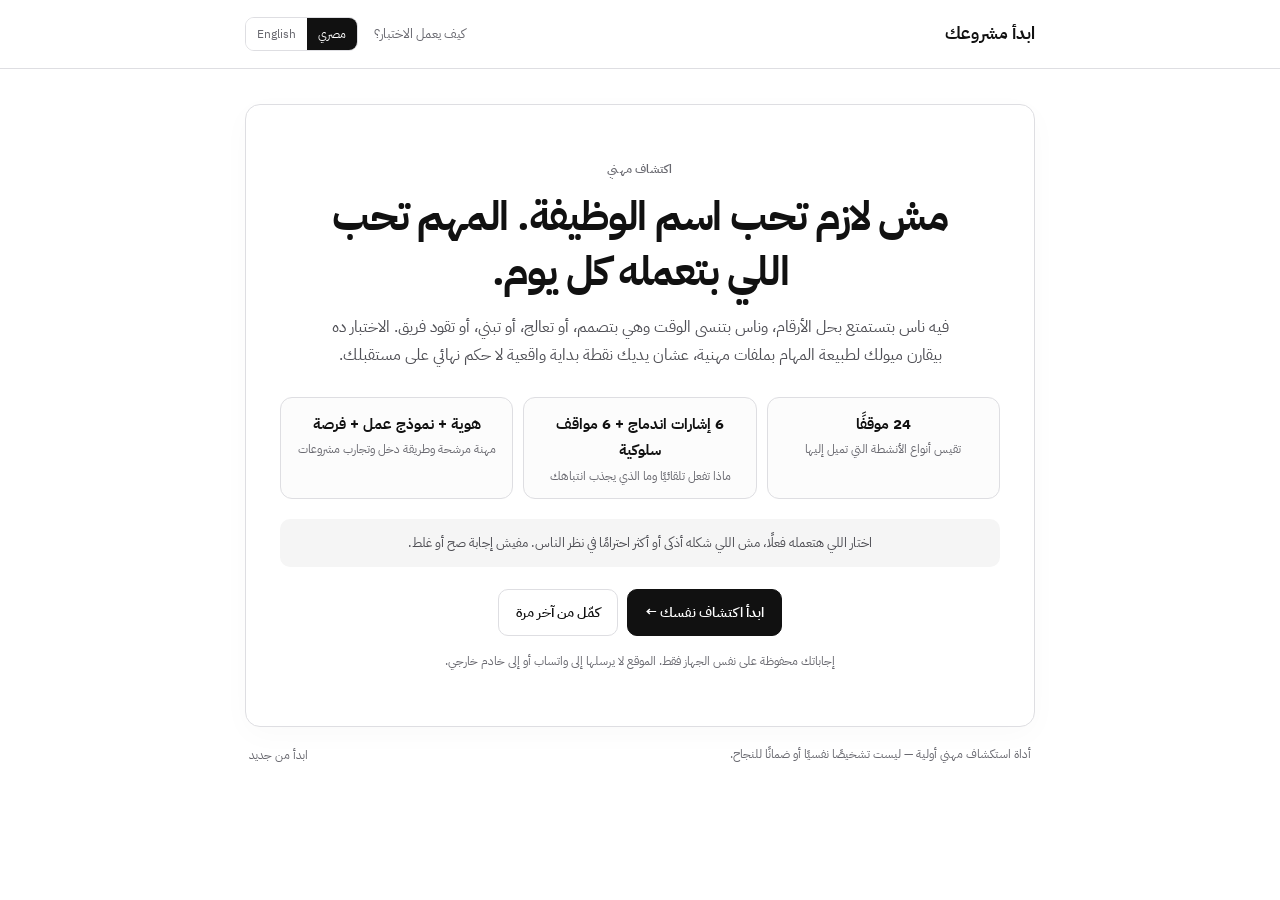
==== commit a140a038: "Add files via upload" ====
--- a/index.html
+++ b/index.html
@@ -1,215 +1,170 @@
-<!DOCTYPE html>
+<!doctype html>
 <html lang="ar" dir="rtl">
 <head>
-<meta charset="UTF-8">
-<meta name="viewport" content="width=device-width, initial-scale=1.0">
-<title>اعرف أكثر عن نفسك | Know Yourself Better</title>
-<link rel="preconnect" href="https://fonts.googleapis.com">
-<link rel="preconnect" href="https://fonts.gstatic.com" crossorigin>
-<link href="https://fonts.googleapis.com/css2?family=IBM+Plex+Sans+Arabic:wght@400;500;600;700&family=Inter:wght@400;500;600;700&display=swap" rel="stylesheet">
-<style>
-:root{--ink:#111111;--paper:#FFFFFF;--soft:#F5F5F5;--elem:#FAFAFA;--line:#DFDFE2;--mute:#6E6E73;--r-lg:14px;--r-md:10px;--r-sm:6px}
-*{box-sizing:border-box;margin:0;padding:0;font-family:'IBM Plex Sans Arabic','Inter',system-ui,sans-serif;-webkit-font-smoothing:antialiased;user-select:none;-webkit-user-select:none}
-body{background:var(--paper);color:var(--ink);font-size:.96rem;line-height:1.75;padding:0 16px 64px}
-input,select,textarea,.en-term{user-select:text!important;-webkit-user-select:text!important}
-.en-term{font-family:'Inter',sans-serif;direction:ltr;unicode-bidi:isolate;display:inline-block;background:var(--soft);border:1px solid var(--line);padding:1px 8px;border-radius:var(--r-sm);font-size:.82rem;font-weight:500;color:var(--ink)}
-.copy-btn{font-size:.74rem;background:var(--paper);color:var(--mute);border:1px solid var(--line);border-radius:var(--r-sm);padding:1px 7px;margin-inline-start:4px;cursor:pointer}
-.copy-btn:hover{border-color:var(--ink);color:var(--ink)}
-
-.bar{position:sticky;top:0;z-index:1000;background:rgba(255,255,255,.96);border-bottom:1px solid var(--line);margin:0 -16px 24px;padding:12px 16px}
-.wrap{max-width:760px;margin:0 auto}
-.bar .wrap{display:flex;justify-content:space-between;align-items:center;gap:10px;flex-wrap:wrap}
-.brand{font-weight:700;font-size:1.05rem;color:var(--ink);text-decoration:none;cursor:pointer}
-.nav-group{display:flex;align-items:center;gap:6px;flex-wrap:wrap}
-.ticker{font-size:.76rem;color:var(--mute);background:var(--elem);border:1px solid var(--line);padding:4px 10px;border-radius:99px}
-.ticker strong{color:var(--ink);font-family:'Inter',sans-serif}
-.select-sm{width:auto;padding:5px 9px;border-radius:var(--r-md);border:1px solid var(--line);background:var(--paper);color:var(--ink);font-size:.78rem;cursor:pointer}
-
-.lang-switch{display:inline-flex;border:1px solid var(--line);border-radius:var(--r-md);overflow:hidden;background:var(--elem)}
-.lang-btn{border:none;background:transparent;color:var(--ink);padding:5px 10px;font-size:.78rem;font-weight:600;cursor:pointer}
-.lang-btn.active{background:var(--ink);color:var(--paper)}
-
-.btn{font:inherit;font-size:.9rem;font-weight:600;background:var(--ink);color:var(--paper);border:1px solid var(--ink);border-radius:var(--r-md);padding:11px 20px;cursor:pointer;text-decoration:none;display:inline-flex;align-items:center;justify-content:center;gap:6px;transition:opacity .15s}
-.btn:hover{opacity:.88}
-.btn.ghost{background:var(--paper);color:var(--ink);border-color:var(--line);font-weight:500}
-.btn.ghost:hover{border-color:var(--ink);background:var(--soft)}
-.btn.sm{padding:5px 11px;font-size:.78rem}
-
-.hero{text-align:center;margin-bottom:20px}
-h1{font-size:clamp(1.35rem,4vw,1.8rem);line-height:1.4;font-weight:700}
-h2{font-size:1.15rem;line-height:1.5;margin-bottom:10px}
-h3{font-size:.98rem;line-height:1.5;margin-bottom:8px}
-.muted{color:var(--mute);font-size:.85rem}
-
-.card{background:var(--paper);border:1px solid var(--line);border-radius:var(--r-lg);padding:clamp(18px,4vw,28px);margin-bottom:20px}
-.prog-head{display:flex;justify-content:space-between;align-items:center;margin-bottom:8px;font-size:.82rem;font-weight:600;color:var(--mute)}
-.prog{height:4px;background:var(--soft);border-radius:4px;margin-bottom:20px;overflow:hidden}
-.prog i{display:block;height:100%;background:var(--ink);transition:width .2s ease}
-
-.q-block{margin-bottom:20px;padding:6px;border-radius:var(--r-md)}
-.q-block.missing{background:var(--soft);border:1.5px dashed var(--ink);padding:12px}
-.q-title{display:block;font-weight:600;font-size:.94rem;margin-bottom:8px}
-.opts{display:grid;gap:8px}
-.grid-2{display:grid;grid-template-columns:1fr 1fr;gap:12px}
-.grid-3{display:grid;grid-template-columns:repeat(auto-fit,minmax(175px,1fr));gap:8px}
-
-.opt{text-align:start;font:inherit;font-size:.88rem;background:var(--elem);color:var(--ink);border:1px solid var(--line);border-radius:var(--r-md);padding:12px 14px;cursor:pointer;display:flex;justify-content:space-between;align-items:center;gap:10px;transition:all .14s ease;width:100%}
-.opt:hover{border-color:var(--ink);background:var(--soft)}
-.opt.selected,.opt[aria-pressed="true"]{background:var(--ink)!important;color:var(--paper)!important;border-color:var(--ink)!important;font-weight:600}
-.opt-check{width:18px;height:18px;border:1.5px solid var(--mute);border-radius:50%;display:inline-flex;align-items:center;justify-content:center;font-size:.72rem;flex-shrink:0;color:transparent}
-.opt.selected .opt-check,.opt[aria-pressed="true"] .opt-check{background:var(--paper)!important;color:var(--ink)!important;border-color:var(--paper)!important;font-weight:700}
-
-input[type="text"],input[type="number"],input[type="email"],select{width:100%;padding:10px 12px;border:1px solid var(--line);border-radius:var(--r-md);background:var(--paper);color:var(--ink);font:inherit;font-size:.88rem}
-input:focus,select:focus{outline:none;border-color:var(--ink);background:var(--elem)}
-
-.box{background:var(--soft);border:1px solid var(--line);border-radius:var(--r-md);padding:15px 18px;margin-bottom:14px}
-.box.strong{background:var(--paper);border:1.5px solid var(--ink)}
-.tag{display:inline-block;font-size:.74rem;font-weight:600;padding:2px 10px;border-radius:99px;border:1px solid var(--line);background:var(--soft)}
-.tag.solid{background:var(--ink);color:var(--paper);border-color:var(--ink)}
-
-.mode-tabs{display:grid;grid-template-columns:1fr 1fr;gap:8px;margin-bottom:18px}
-.mode-tab{padding:12px;border:1px solid var(--line);border-radius:var(--r-md);background:var(--elem);color:var(--ink);font-weight:600;font-size:.88rem;cursor:pointer;text-align:center;transition:all .15s}
-.mode-tab.active{background:var(--ink);color:var(--paper);border-color:var(--ink)}
-
-.table-wrap{overflow-x:auto;border:1px solid var(--line);border-radius:var(--r-md);margin:10px 0}
-table.mono-tbl{width:100%;border-collapse:collapse;font-size:.83rem;text-align:start}
-table.mono-tbl th,table.mono-tbl td{padding:10px 12px;border-bottom:1px solid var(--line)}
-table.mono-tbl th{background:var(--soft);font-weight:600}
-
-.row-between{display:flex;justify-content:space-between;align-items:center;gap:10px;flex-wrap:wrap;margin-top:18px;padding-top:14px;border-top:1px solid var(--line)}
-.task-item{display:flex;align-items:center;gap:10px;padding:11px 14px;border:1px solid var(--line);border-radius:var(--r-md);margin-bottom:8px;cursor:pointer;background:var(--paper)}
-.task-item.done{background:var(--ink);color:var(--paper)}
-.hidden{display:none!important}
-@media(max-width:640px){.grid-2,.mode-tabs{grid-template-columns:1fr}}
-</style>
+  <meta charset="utf-8">
+  <meta name="viewport" content="width=device-width,initial-scale=1">
+  <meta name="theme-color" content="#ffffff">
+  <meta name="description" content="اكتشف نوع العمل والمهنة التي تتوافق مع اهتماماتك وطريقة اندماجك في المهام اليومية.">
+  <title>ابدأ مشروعك | اكتشف نوع العمل المناسب لك</title>
+  <link rel="preconnect" href="https://fonts.googleapis.com">
+  <link rel="preconnect" href="https://fonts.gstatic.com" crossorigin>
+  <link href="https://fonts.googleapis.com/css2?family=IBM+Plex+Sans+Arabic:wght@400;500;600;700&family=Inter:wght@400;500;600;700&display=swap" rel="stylesheet">
+  <link rel="stylesheet" href="styles.css">
 </head>
-<body oncontextmenu="return false">
-
-<div class="bar">
-  <div class="wrap">
-    <a class="brand" id="ui-brand" onclick="window.App && App.goPage(1)">اعرف أكثر عن نفسك</a>
-    <div class="nav-group">
-      <div class="lang-switch">
-        <button type="button" class="lang-btn active" id="btn-lang-ar" onclick="window.App && App.setLang('ar')">العربية</button>
-        <button type="button" class="lang-btn" id="btn-lang-en" onclick="window.App && App.setLang('en')">English</button>
-      </div>
-      <span class="ticker"><span id="ui-usd-lbl">الدولار:</span> <strong id="fx-usd">56.15 EGP</strong></span>
-      <select id="curr-select" class="select-sm" onchange="window.App && App.changeCurrency()">
-        <option value="EGP">EGP (ج.م)</option>
-        <option value="USD">USD ($)</option>
-        <option value="SAR">SAR (ر.س)</option>
-        <option value="AED">AED (د.إ)</option>
-      </select>
-      <a class="btn ghost sm" id="ui-about-link" href="about.html">اعرف أكثر عن ريادة الأعمال</a>
-      <button type="button" class="btn ghost sm hidden" id="nav-ws-btn" onclick="window.App && App.goPage(7)">مساحتي الشخصية</button>
+<body>
+  <header class="topbar">
+    <div class="shell topbar-inner">
+      <a class="brand" href="index.html" aria-label="ابدأ من جديد">ابدأ مشروعك</a>
+      <nav class="nav">
+        <a class="text-link" href="about.html" id="about-link">كيف يعمل الاختبار؟</a>
+        <div class="language" aria-label="Language">
+          <button type="button" class="lang-btn active" data-lang="ar">مصري</button>
+          <button type="button" class="lang-btn" data-lang="en">English</button>
+        </div>
+      </nav>
     </div>
-  </div>
-</div>
-
-<main class="wrap">
-  <header class="hero">
-    <h1 id="ui-hook">اكتشف نفسك، واكتشف مسارات وفرصًا لم تكن تعرف أنها لديك.</h1>
   </header>
 
-  <div id="partner-banner" class="box strong hidden"></div>
+  <main class="shell main-shell">
+    <section id="intro" class="panel intro-panel">
+      <p class="eyebrow" id="intro-eyebrow">اكتشاف مهني</p>
+      <h1 id="intro-title">مش لازم تحب اسم الوظيفة. المهم تحب اللي بتعمله كل يوم.</h1>
+      <p class="lead" id="intro-lead">فيه ناس بتستمتع بحل الأرقام، وناس بتنسى الوقت وهي بتصمم، أو تعالج، أو تبني، أو تقود فريق. الاختبار ده بيقارن ميولك لطبيعة المهام بملفات مهنية، عشان يديك نقطة بداية واقعية لا حكم نهائي على مستقبلك.</p>
+      <div class="intro-facts">
+        <div><strong id="fact-one-title">24 موقفًا</strong><span id="fact-one-copy">تقيس أنواع الأنشطة التي تميل إليها</span></div>
+        <div><strong id="fact-two-title">6 إشارات اندماج</strong><span id="fact-two-copy">تسأل عن فقدان الإحساس بالوقت والرغبة في الاستمرار</span></div>
+        <div><strong id="fact-three-title">نتيجة واحدة واضحة</strong><span id="fact-three-copy">مهنة مرشحة وخطوة أولى تناسب ظروفك</span></div>
+      </div>
+      <p class="note" id="intro-note">اختار اللي هتعمله فعلًا، مش اللي شكله أذكى أو أكثر احترامًا في نظر الناس. مفيش إجابة صح أو غلط.</p>
+      <div class="actions">
+        <button type="button" class="btn primary" id="start-btn">ابدأ اكتشاف نفسك <span aria-hidden="true">←</span></button>
+        <button type="button" class="btn secondary" id="resume-btn" hidden>كمّل من آخر مرة</button>
+      </div>
+      <p class="privacy-note" id="privacy-note">إجاباتك محفوظة على نفس الجهاز فقط. الموقع لا يرسلها إلى واتساب أو إلى خادم خارجي.</p>
+    </section>
 
-  <!-- صفحات الأسئلة (1 إلى 4) — المجموعة الأولى مضمنة مباشرة لضمان الظهور الفوري -->
-  <section class="card" id="quiz-page-card">
-    <div class="prog-head">
-      <span id="page-title-lbl">المجموعة 1 من 5: بصمة وقت الفراغ والترفيه</span>
-      <span id="page-step-lbl">1 / 5</span>
-    </div>
-    <div class="prog"><i id="page-prog-bar" style="width:20%"></i></div>
-    <div id="questions-mount">
-      <div class="q-block" id="qb-q1">
-        <span class="q-title">1. أي تجربة ترفيهية تشد انتباهك وتندمج معها أكثر؟</span>
-        <div class="opts">
-          <button type="button" class="opt" data-qid="q1" data-val="cinema"><span>السينما: الكادر البصري المتقن، الألوان، والتصميم خلف الكواليس.</span><span class="opt-check">✓</span></button>
-          <button type="button" class="opt" data-qid="q1" data-val="theater"><span>المسرح والفعاليات الحية: طاقة الحضور المباشر والتفاعل اللحظي مع الناس.</span><span class="opt-check">✓</span></button>
-          <button type="button" class="opt" data-qid="q1" data-val="mystery"><span>أفلام الغموض والوثائقيات: تفكيك الألغاز وترتيب الأحداث المنطقي.</span><span class="opt-check">✓</span></button>
-          <button type="button" class="opt" data-qid="q1" data-val="real_action"><span>لا تستهويني الفنون الأدائية؛ أفضل الحركة الواقعية أو التجارة أو العمل بيدي.</span><span class="opt-check">✓</span></button>
+    <section id="quiz" class="panel hidden" aria-live="polite">
+      <div class="step-head">
+        <div>
+          <p class="eyebrow" id="quiz-eyebrow">ميولك للأنشطة</p>
+          <h2 id="quiz-title">أي نوع من العمل تختاره بإرادتك؟</h2>
         </div>
+        <span class="step-counter" id="step-counter">1 / 4</span>
       </div>
-      <div class="q-block" id="qb-q2">
-        <span class="q-title">2. في أوقات فراغك، أي إيقاع تفضله عندما تتابع محتوى أو تتسلى؟</span>
-        <div class="opts">
-          <button type="button" class="opt" data-qid="q2" data-val="series"><span>المسلسلات الطويلة: أستمتع ببناء التفاصيل وتطور الأحداث خطوة بخطوة.</span><span class="opt-check">✓</span></button>
-          <button type="button" class="opt" data-qid="q2" data-val="movies"><span>الأفلام المكثفة: أفضل القصة التي تبدأ وتُحسم بالكامل في ساعتين.</span><span class="opt-check">✓</span></button>
-          <button type="button" class="opt" data-qid="q2" data-val="books"><span>الكتب والمقالات الطويلة: أحب التركيز العميق وبناء المعنى في ذهني.</span><span class="opt-check">✓</span></button>
-          <button type="button" class="opt" data-qid="q2" data-val="tiktok"><span>المقاطع السريعة (تيك توك / ريلز): ألتقط الفكرة والترند في ثوانٍ وأنتقل لغيرها.</span><span class="opt-check">✓</span></button>
+      <div class="progress-track"><span id="progress-fill" style="width:0%"></span></div>
+      <p class="scale-help" id="scale-help">قيّم كل موقف من واقع اختيارك الطبيعي، بعيدًا عن الراتب أو المكانة الاجتماعية.</p>
+      <div id="question-list" class="question-list"></div>
+      <div class="actions between">
+        <button type="button" class="btn secondary" id="quiz-back">السابق</button>
+        <button type="button" class="btn primary" id="quiz-next">التالي</button>
+      </div>
+      <p class="validation" id="quiz-validation" role="alert" hidden></p>
+    </section>
+
+    <section id="flow" class="panel hidden" aria-live="polite">
+      <div class="step-head">
+        <div>
+          <p class="eyebrow" id="flow-eyebrow">إشارات الاندماج</p>
+          <h2 id="flow-title">في أي نوع من المهام ممكن تنسى الوقت؟</h2>
         </div>
+        <span class="step-counter" id="flow-counter">5 / 9</span>
       </div>
-      <div class="q-block" id="qb-q3">
-        <span class="q-title">3. لو تفرغت يومًا كاملًا بلا رقيب، أي نشاط ينسيك الوقت تمامًا؟</span>
-        <div class="opts">
-          <button type="button" class="opt" data-qid="q3" data-val="creator"><span>ابتكار تصميم أو شكل أو منتج أو محتوى جديد من خيالي.</span><span class="opt-check">✓</span></button>
-          <button type="button" class="opt" data-qid="q3" data-val="arbitrageur"><span>البحث عن فرص بيع وشراء وصفقات سريعة تضاعف العائد.</span><span class="opt-check">✓</span></button>
-          <button type="button" class="opt" data-qid="q3" data-val="orchestrator"><span>تنظيم مكان، أو تنسيق جدول ومهام، أو إدارة حدث بدقة.</span><span class="opt-check">✓</span></button>
-          <button type="button" class="opt" data-qid="q3" data-val="strategist"><span>فهم كيف تعمل الأنظمة والأدوات وبناء حلول ذكية للمشكلات.</span><span class="opt-check">✓</span></button>
+      <div class="progress-track"><span id="flow-progress-fill" style="width:55.6%"></span></div>
+      <p class="scale-help" id="flow-help">فكّر في تجربة حقيقية مررت بها، أو أقرب نشاط تتوقع أنك ستندمج فيه. لا تختار الإجابة لمجرد أنها تبدو مثالية.</p>
+      <div id="flow-list" class="question-list"></div>
+      <div class="actions between">
+        <button type="button" class="btn secondary" id="flow-back">السابق</button>
+        <button type="button" class="btn primary" id="flow-next">التالي</button>
+      </div>
+      <p class="validation" id="flow-validation" role="alert" hidden></p>
+    </section>
+
+    <section id="trace" class="panel hidden" aria-live="polite">
+      <div class="step-head">
+        <div><p class="eyebrow" id="trace-eyebrow">بصمة السلوك والاهتمامات اليومية</p><h2 id="trace-title">بعيدًا عن وصفك لنفسك، ماذا تفعل تلقائيًا؟</h2></div>
+        <span class="step-counter" id="trace-counter">7 / 9</span>
+      </div>
+      <div class="progress-track"><span id="trace-progress-fill" style="width:66.7%"></span></div>
+      <p class="scale-help" id="trace-help">اختر الأقرب لما تفعله فعلًا، وليس لما تتمنى أن تكون عليه. هذه إشارات استكشافية وليست أحكامًا على شخصيتك.</p>
+      <div id="trace-list" class="question-list"></div>
+      <div class="actions between"><button type="button" class="btn secondary" id="trace-back">السابق</button><button type="button" class="btn primary" id="trace-next">التالي</button></div>
+      <p class="validation" id="trace-validation" role="alert" hidden></p>
+    </section>
+
+    <section id="workstyle" class="panel hidden" aria-live="polite">
+      <div class="step-head">
+        <div><p class="eyebrow" id="workstyle-eyebrow">طريقة العمل التي تناسبك</p><h2 id="workstyle-title">كيف تحب أن يكون شكل يوم العمل؟</h2></div>
+        <span class="step-counter" id="workstyle-counter">8 / 9</span>
+      </div>
+      <div class="progress-track"><span id="workstyle-progress-fill" style="width:77.8%"></span></div>
+      <p class="scale-help" id="workstyle-help">هذه الأسئلة لا تقيس الطموح أو النجاح؛ إنها تساعد على التمييز بين الوظيفة والعمل الحر والمشروع المستقل وتأسيس شركة.</p>
+      <div id="workstyle-list" class="question-list"></div>
+      <div class="actions between"><button type="button" class="btn secondary" id="workstyle-back">السابق</button><button type="button" class="btn primary" id="workstyle-next">التالي</button></div>
+      <p class="validation" id="workstyle-validation" role="alert" hidden></p>
+    </section>
+
+    <section id="profile" class="panel hidden">
+      <div class="step-head">
+        <div>
+          <p class="eyebrow" id="profile-eyebrow">الواقع العملي</p>
+          <h2 id="profile-title">خلّينا نربط ميولك بظروفك الحالية.</h2>
         </div>
+        <span class="step-counter" id="profile-counter">8 / 9</span>
       </div>
-    </div>
-    <div class="row-between">
-      <button type="button" class="btn ghost" id="prev-page-btn" style="visibility:hidden" onclick="window.App && App.prevPage()">→ السابق</button>
-      <button type="button" class="btn" id="next-page-btn" onclick="window.App && App.nextPage()">التالي ←</button>
-    </div>
-  </section>
+      <p class="scale-help" id="profile-help">البيانات دي لا تقلل من توافقك مع مهنة بسبب السن أو الفلوس. هي بتغيّر طريقة البداية والخطوة العملية المقترحة.</p>
+      <div class="form-grid">
+        <label class="field wide"><span id="label-name">تحب نناديك بإيه؟ (اختياري)</span><input id="p-name" type="text" maxlength="50" placeholder="اسمك"></label>
+        <label class="field"><span id="label-education">مستواك التعليمي الحالي</span><select id="p-education"><option value="none">بدون مؤهل بعد الإعدادية</option><option value="secondary">ثانوي</option><option value="diploma">دبلوم / معهد</option><option value="bachelor">بكالوريوس / ليسانس</option><option value="postgrad">دراسات عليا</option><option value="professional">تدريب أو شهادات مهنية</option></select></label>
+        <label class="field"><span id="label-field">أقرب مجال لدراستك أو خبرتك</span><select id="p-field"><option value="none">لسه ببدأ / مجال مختلف</option><option value="arts">فن وإعلام وتصميم</option><option value="business">تجارة وإدارة وماليات</option><option value="tech">تكنولوجيا وبرمجة وبيانات</option><option value="engineering">هندسة وصناعة وصيانة</option><option value="health">طب ورعاية صحية</option><option value="education">تعليم وتدريب</option><option value="science">علوم وبحث</option><option value="hospitality">ضيافة وأغذية</option><option value="other">مجال آخر</option></select></label>
+        <label class="field"><span id="label-experience">سنوات الخبرة العملية</span><select id="p-experience"><option value="0">لسه من غير خبرة</option><option value="1">أقل من سنتين</option><option value="3">من سنتين إلى 5</option><option value="6">أكثر من 5 سنوات</option></select></label>
+        <label class="field"><span id="label-hours">الوقت المتاح للتجربة أو التعلم أسبوعيًا</span><select id="p-hours"><option value="2">ساعة إلى 3 ساعات</option><option value="5">4 إلى 7 ساعات</option><option value="9">8 إلى 12 ساعة</option><option value="16">أكثر من 12 ساعة</option></select></label>
+        <label class="field"><span id="label-budget">ميزانية تقدر تخصصها للتجربة الأولى</span><select id="p-budget"><option value="0">من غير إنفاق حاليًا</option><option value="low">محدودة</option><option value="medium">متوسطة</option><option value="high">مرنة</option></select></label>
+        <label class="field"><span id="label-location">المدينة أو المحافظة / البلد</span><input id="p-location" type="text" maxlength="80" placeholder="مثال: الإسكندرية، مصر"></label>
+        <label class="field"><span id="label-city-type">طبيعة المكان الذي تعيش أو تعمل فيه</span><select id="p-city-type"><option value="unknown">غير محدد</option><option value="large">مدينة كبيرة</option><option value="industrial">منطقة صناعية أو ميناء</option><option value="tourist">مدينة سياحية أو ساحلية</option><option value="rural">قرية أو منطقة زراعية</option><option value="small">مدينة صغيرة أو ضاحية</option></select></label>
+        <label class="field"><span id="label-runway">إلى متى تستطيع تحمل دخل غير منتظم؟</span><select id="p-runway"><option value="unknown">لا أعرف / أفضل عدم الإجابة</option><option value="none">لا أستطيع حاليًا</option><option value="short">أقل من 3 أشهر</option><option value="medium">3 إلى 6 أشهر</option><option value="long">أكثر من 6 أشهر</option></select></label>
+        <fieldset class="field wide resources-field"><legend id="label-tools">إيه المتاح عندك حاليًا؟ (اختار كل اللي ينطبق)</legend>
+          <div class="check-grid">
+            <label class="check"><input type="checkbox" name="tool" value="phone"><span id="tool-phone">موبايل</span></label>
+            <label class="check"><input type="checkbox" name="tool" value="computer"><span id="tool-computer">كمبيوتر أو لابتوب</span></label>
+            <label class="check"><input type="checkbox" name="tool" value="camera"><span id="tool-camera">كاميرا أو ميكروفون</span></label>
+            <label class="check"><input type="checkbox" name="tool" value="tools"><span id="tool-tools">أدوات أو معدات عملية</span></label>
+            <label class="check"><input type="checkbox" name="tool" value="workspace"><span id="tool-workspace">مكان أقدر أشتغل أو أتدرب فيه</span></label>
+            <label class="check"><input type="checkbox" name="tool" value="network"><span id="tool-network">معارف أو علاقات في مجال مهني</span></label>
+            <label class="check"><input type="checkbox" name="tool" value="vehicle"><span id="tool-vehicle">وسيلة انتقال أو نقل</span></label>
+            <label class="check"><input type="checkbox" name="tool" value="storage"><span id="tool-storage">مخزن أو مساحة تخزين</span></label>
+            <label class="check"><input type="checkbox" name="tool" value="land"><span id="tool-land">أرض أو سطح أو مساحة خارجية</span></label>
+          </div>
+        </fieldset>
+        <fieldset class="field wide resources-field"><legend id="label-access">ما الذي تستطيع الوصول إليه في محيطك؟</legend>
+          <div class="check-grid">
+            <label class="check"><input type="checkbox" name="access" value="suppliers"><span id="access-suppliers">موردون وتجار جملة</span></label>
+            <label class="check"><input type="checkbox" name="access" value="workshops"><span id="access-workshops">ورش وفنيون</span></label>
+            <label class="check"><input type="checkbox" name="access" value="farms"><span id="access-farms">مزارع ومنتجون زراعيون</span></label>
+            <label class="check"><input type="checkbox" name="access" value="tourism"><span id="access-tourism">فنادق وأنشطة سياحية</span></label>
+            <label class="check"><input type="checkbox" name="access" value="businesses"><span id="access-businesses">محلات وشركات محلية</span></label>
+            <label class="check"><input type="checkbox" name="access" value="schools"><span id="access-schools">مدارس ومراكز تعليم</span></label>
+            <label class="check"><input type="checkbox" name="access" value="health"><span id="access-health">مؤسسات صحية</span></label>
+            <label class="check"><input type="checkbox" name="access" value="factories"><span id="access-factories">مصانع ومناطق إنتاج</span></label>
+          </div>
+        </fieldset>
+      </div>
+      <div class="actions between">
+        <button type="button" class="btn secondary" id="profile-back">السابق</button>
+        <button type="button" class="btn primary" id="show-results">اكتشف المهنة الأقرب لي</button>
+      </div>
+    </section>
 
-  <!-- الصفحة 5: الخلفية والبلد والأصول ورأس المال -->
-  <section class="card hidden" id="page-5-card">
-    <div class="prog-head">
-      <span id="ui-p5-title">المجموعة 5 من 5: بياناتك وبيئتك</span>
-      <span>5 / 5</span>
-    </div>
-    <div class="prog"><i style="width:100%"></i></div>
+    <section id="results" class="panel hidden" aria-live="polite">
+      <div id="result-mount"></div>
+    </section>
 
-    <div class="grid-2" style="margin-bottom:12px;">
-      <div><label class="q-title" id="lbl-name" for="in-name">الاسم</label><input type="text" id="in-name" placeholder="..."></div>
-      <div><label class="q-title" id="lbl-age" for="in-age">الفئة العمرية</label><select id="in-age"></select></div>
-    </div>
+    <footer class="site-footer">
+      <span id="footer-copy">أداة استكشاف مهني أولية — ليست تشخيصًا نفسيًا أو ضمانًا للنجاح.</span>
+      <button type="button" class="text-button" id="reset-btn">امسح الإجابات وابدأ من جديد</button>
+    </footer>
+  </main>
 
-    <div class="grid-3" style="margin-bottom:12px;">
-      <div><label class="q-title" id="lbl-edu" for="in-edu">المستوى التعليمي</label><select id="in-edu"></select></div>
-      <div><label class="q-title" id="lbl-field" for="in-field">مجال الدراسة أو الخبرة</label><select id="in-field"></select></div>
-      <div><label class="q-title" id="lbl-country" for="in-country">البلد / النطاق الجغرافي</label><select id="in-country"></select></div>
-    </div>
-
-    <div class="grid-3" style="margin-bottom:16px;">
-      <div><label class="q-title" id="lbl-env-type" for="in-env-type">طبيعة مدينتك أو منطقتك</label><select id="in-env-type"></select></div>
-      <div><label class="q-title" id="lbl-local-raw" for="in-local-raw">أبرز ميزة أو مورد في محيطك</label><select id="in-local-raw"></select></div>
-      <div><label class="q-title" id="lbl-first-adopter" for="in-first-adopter">أقرب شريحة تتعامل معها</label><select id="in-first-adopter"></select></div>
-    </div>
-
-    <label class="q-title" id="lbl-assets-box">الأصول أو الأدوات المتاحة لديك حاليًا (اضغط للاختيار)</label>
-    <div class="grid-3" id="asset-cards-box" style="margin-bottom:14px;"></div>
-
-    <div id="asset-details-panel" class="box" style="margin-bottom:16px;">
-      <div class="grid-3">
-        <div><label class="q-title" id="lbl-asset-own" for="in-asset-own">حالة الأصل</label><select id="in-asset-own"></select></div>
-        <div><label class="q-title" id="lbl-asset-area" for="in-asset-area">المساحة التقريبية (م²)</label><input type="number" id="in-asset-area" value="16" min="2"></div>
-        <div><label class="q-title" id="lbl-asset-util" for="in-asset-util">طبيعة المكان</label><select id="in-asset-util"></select></div>
-      </div>
-    </div>
-
-    <div class="grid-2" style="margin-bottom:6px;">
-      <div><label class="q-title" id="lbl-capital" for="in-capital">الميزانية المتاحة (أدخل 0 إذا كنت تبحث عن وظيفة فقط)</label><input type="number" id="in-capital" value="20000" min="0" step="500" oninput="window.App && App.updateCapPreview()"></div>
-      <div><label class="q-title" id="lbl-cap-curr" for="in-cap-curr">عملة الإدخال</label><select id="in-cap-curr" onchange="window.App && App.updateCapPreview()"><option value="EGP">EGP (ج.م)</option><option value="USD">USD ($)</option><option value="SAR">SAR (ر.س)</option><option value="AED">AED (د.إ)</option></select></div>
-    </div>
-    <p id="cap-preview-note" class="muted" style="font-size:.78rem;"></p>
-
-    <div class="row-between">
-      <button type="button" class="btn ghost" id="btn-p5-back" onclick="window.App && App.goPage(4)">→ السابق</button>
-      <button type="button" class="btn" id="btn-p5-go" onclick="window.App && App.showResults()">اكشف مسارك المهني والريادي ←</button>
-    </div>
-  </section>
-
-  <!-- الصفحة 6: النتيجة المزدوجة (مسار الوظائف 2026 + مسار المشروع المركب) -->
-  <section class="card hidden" id="page-6-card"><div id="capsule-mount"></div></section>
-
-  <!-- الصفحة 7: المساحة الشخصية التفاعلية -->
-  <section class="card hidden" id="page-7-card"><div id="workspace-mount"></div></section>
-</main>
-
-<script src="engine.js"></script>
+  <script src="career-map.js" defer></script>
+  <script src="engine.js" defer></script>
 </body>
 </html>
--- a/styles.css
+++ b/styles.css
@@ -0,0 +1,28 @@
+:root{--ink:#111;--paper:#fff;--soft:#f5f5f5;--panel:#fcfcfc;--line:#dedee2;--muted:#68686f;--accent:#111;--r:15px}
+*{box-sizing:border-box}html{scroll-behavior:smooth}body{margin:0;background:var(--paper);color:var(--ink);font-family:'IBM Plex Sans Arabic',system-ui,sans-serif;font-size:16px;line-height:1.75;-webkit-font-smoothing:antialiased}button,input,select{font:inherit}button{cursor:pointer}.shell{width:min(790px,calc(100% - 32px));margin-inline:auto}.topbar{position:sticky;top:0;z-index:10;background:rgba(255,255,255,.96);border-bottom:1px solid var(--line);backdrop-filter:blur(12px)}.topbar-inner{min-height:68px;display:flex;align-items:center;justify-content:space-between;gap:18px}.brand{font-size:1.05rem;font-weight:700;text-decoration:none;color:var(--ink)}.nav{display:flex;align-items:center;gap:16px}.text-link,.text-button{font-size:.84rem;color:var(--muted);text-decoration:none;background:none;border:0;padding:0}.text-link:hover,.text-button:hover{color:var(--ink);text-decoration:underline}.language{display:flex;border:1px solid var(--line);border-radius:9px;overflow:hidden}.lang-btn{border:0;background:#fff;padding:5px 11px;font-size:.78rem;color:var(--muted)}.lang-btn.active{background:#111;color:#fff}.main-shell{padding-top:35px;padding-bottom:34px}.panel{border:1px solid var(--line);border-radius:var(--r);padding:clamp(20px,4vw,34px);background:#fff;box-shadow:0 8px 30px rgba(0,0,0,.025)}.hidden{display:none!important}.intro-panel{text-align:center;padding-block:clamp(30px,6vw,54px)}.eyebrow{font-size:.77rem;color:var(--muted);font-weight:600;letter-spacing:.02em;margin:0 0 8px}.intro-panel h1{max-width:650px;margin:0 auto 14px;font-size:clamp(1.7rem,5vw,2.55rem);line-height:1.35;letter-spacing:-.03em}.lead{max-width:640px;margin:0 auto;color:#4f4f55;font-size:1rem}.intro-facts{display:grid;grid-template-columns:repeat(3,1fr);gap:10px;margin:28px 0 20px;text-align:center}.intro-facts>div{border:1px solid var(--line);border-radius:12px;padding:13px 10px;background:var(--panel)}.intro-facts strong{display:block;font-size:.95rem;margin-bottom:3px}.intro-facts span{display:block;color:var(--muted);font-size:.77rem;line-height:1.5}.note{background:var(--soft);border-radius:10px;padding:12px 15px;color:#4d4d53;font-size:.84rem;margin:16px 0}.privacy-note{font-size:.75rem;color:var(--muted);margin:15px 0 0}.actions{display:flex;align-items:center;justify-content:center;gap:9px;flex-wrap:wrap;margin-top:22px}.actions.between{justify-content:space-between}.btn{border:1px solid var(--ink);border-radius:10px;padding:10px 17px;font-size:.9rem;font-weight:600;display:inline-flex;align-items:center;justify-content:center;gap:8px;min-height:44px;transition:background .15s,color .15s,opacity .15s}.btn.primary{background:var(--ink);color:#fff}.btn.primary:hover{opacity:.86}.btn.secondary{background:#fff;color:var(--ink);border-color:var(--line)}.btn.secondary:hover{border-color:var(--ink);background:var(--soft)}.step-head{display:flex;justify-content:space-between;align-items:center;gap:12px;margin-bottom:8px}.step-head h2{font-size:clamp(1.2rem,3.8vw,1.55rem);line-height:1.4;margin:0}.step-counter{font-family:Inter,sans-serif;font-size:.8rem;color:var(--muted);white-space:nowrap;direction:ltr}.progress-track{height:5px;background:var(--soft);border-radius:5px;overflow:hidden;margin:18px 0 15px}.progress-track span{display:block;height:100%;width:0;background:#111;transition:width .2s ease}.scale-help{font-size:.83rem;color:var(--muted);margin:0 0 19px}.question-list{display:grid;gap:13px}.question{border:1px solid var(--line);border-radius:12px;padding:15px 16px;background:var(--panel)}.question.missing{border-color:#9a3b2d;background:#fff9f8}.question-title{font-size:.92rem;font-weight:600;margin:0 0 12px;line-height:1.65}.question-index{display:inline-block;min-width:23px;color:var(--muted);font-family:Inter,sans-serif;font-size:.76rem;direction:ltr}.rating{display:grid;grid-template-columns:repeat(5,minmax(0,1fr));gap:7px}.rating button{min-width:0;border:1px solid var(--line);border-radius:9px;background:#fff;color:#333;padding:8px 4px 7px;font-size:.75rem;line-height:1.35;min-height:55px}.rating button strong{display:block;font-family:Inter,sans-serif;font-size:.95rem;margin-bottom:2px}.rating button:hover{border-color:#777}.rating button.selected{background:#111;color:#fff;border-color:#111}.validation{color:#9a3b2d;font-size:.82rem;margin:10px 0 0}.form-grid{display:grid;grid-template-columns:1fr 1fr;gap:14px;margin-top:20px}.field{display:flex;flex-direction:column;gap:6px;min-width:0}.field>span,.field legend{font-size:.84rem;font-weight:600}.field input[type=text],.field select{width:100%;height:46px;padding:9px 12px;border:1px solid var(--line);border-radius:9px;background:#fff;color:var(--ink);font-size:.87rem}.field input:focus,.field select:focus{outline:2px solid #aaa;outline-offset:1px}.wide{grid-column:1/-1}.resources-field{border:1px solid var(--line);border-radius:12px;padding:13px 15px}.resources-field legend{padding:0 5px}.check-grid{display:grid;grid-template-columns:repeat(2,1fr);gap:10px}.check{display:flex;align-items:center;gap:8px;font-size:.83rem;color:#444}.check input{width:17px;height:17px;accent-color:#111}.result-top{display:flex;justify-content:space-between;gap:15px;align-items:flex-start;flex-wrap:wrap;margin-bottom:20px}.result-tag{display:inline-block;padding:4px 10px;border:1px solid var(--line);border-radius:30px;color:var(--muted);font-size:.73rem}.result-name{font-size:clamp(1.8rem,5vw,2.5rem);line-height:1.3;margin:7px 0 8px;letter-spacing:-.02em}.result-intro{color:#555;font-size:.94rem;max-width:610px}.score-chip{border:1px solid var(--line);border-radius:12px;padding:10px 13px;min-width:125px;text-align:center}.score-chip strong{display:block;font-family:Inter,sans-serif;font-size:1.75rem;line-height:1.2}.score-chip span{font-size:.72rem;color:var(--muted)}.result-section{border-top:1px solid var(--line);padding-top:18px;margin-top:20px}.result-section h3{font-size:1rem;margin:0 0 10px}.evidence{display:grid;grid-template-columns:1fr 1fr;gap:10px}.evidence-card,.path-card,.alternative{border:1px solid var(--line);border-radius:11px;padding:13px;background:var(--panel)}.evidence-card strong,.path-card strong{display:block;font-size:.86rem;margin-bottom:4px}.evidence-card p,.path-card p,.alternative p{margin:0;color:#555;font-size:.82rem}.bars{display:grid;gap:10px}.bar-row{display:grid;grid-template-columns:100px 1fr 42px;align-items:center;gap:9px;font-size:.8rem}.bar-track{height:7px;background:var(--soft);border-radius:10px;overflow:hidden}.bar-track span{display:block;height:100%;background:#111}.bar-value{font-family:Inter,sans-serif;text-align:end;color:var(--muted);font-size:.75rem}.alternatives{display:grid;grid-template-columns:repeat(2,1fr);gap:10px}.alternative strong{display:block;font-size:.9rem;margin-bottom:4px}.path-card{margin-bottom:9px}.path-card ul{margin:8px 0 0;padding-inline-start:20px;color:#555;font-size:.82rem}.fine-print{font-size:.75rem;color:var(--muted);line-height:1.65}.result-actions{justify-content:flex-start}.site-footer{display:flex;justify-content:space-between;align-items:center;gap:12px;flex-wrap:wrap;padding:18px 4px 0;color:var(--muted);font-size:.72rem}.site-footer .text-button{font-size:.75rem}.ltr{direction:ltr;unicode-bidi:isolate;font-family:Inter,sans-serif}
+html[dir=ltr] body{font-family:Inter,system-ui,sans-serif}html[dir=ltr] .question-index,html[dir=ltr] .step-counter,html[dir=ltr] .ltr{direction:ltr}html[dir=ltr] .bar-value{text-align:end}
+@media(max-width:620px){.topbar-inner{min-height:62px}.nav{gap:10px}.text-link{display:none}.main-shell{padding-top:18px}.intro-facts{grid-template-columns:1fr}.intro-facts>div{display:flex;justify-content:space-between;align-items:center;gap:12px;text-align:start}.intro-facts span{max-width:55%;text-align:end}.form-grid{grid-template-columns:1fr}.wide{grid-column:auto}.rating{gap:4px}.rating button{font-size:.67rem;padding-inline:2px;min-height:53px}.rating button strong{font-size:.9rem}.evidence,.alternatives{grid-template-columns:1fr}.score-chip{min-width:105px}.bar-row{grid-template-columns:84px 1fr 35px}.actions.between .btn{flex:1}.site-footer{align-items:flex-start;flex-direction:column}}
+
+/* V4: behavioral trace, work-model, and opportunity output */
+.choice-grid{display:grid;grid-template-columns:repeat(2,minmax(0,1fr));gap:8px}
+.choice-option{min-width:0;text-align:start;border:1px solid var(--line);border-radius:9px;background:#fff;padding:10px 12px;color:#333;font-size:.82rem;line-height:1.5;transition:border-color .15s,background .15s,color .15s}
+.choice-option:hover{border-color:#777}
+.choice-option.selected{background:#111;color:#fff;border-color:#111}
+.work-rating button{min-height:59px}
+.model-grid{display:grid;grid-template-columns:repeat(2,minmax(0,1fr));gap:10px}
+.model-card,.idea-card{border:1px solid var(--line);border-radius:12px;padding:14px;background:var(--panel);min-width:0}
+.model-card p,.idea-card p{margin:6px 0;color:#555;font-size:.82rem}
+.model-card-head,.idea-head{display:flex;align-items:center;gap:9px;justify-content:space-between}
+.model-card-head strong,.idea-head strong{font-size:.9rem;line-height:1.5}
+.mini-score{font:600 .74rem Inter,system-ui,sans-serif;color:var(--muted);white-space:nowrap;direction:ltr}
+.idea-grid{display:grid;gap:10px;margin-top:12px}
+.idea-index{display:inline-grid;place-items:center;min-width:25px;height:25px;border:1px solid var(--line);border-radius:50%;font:600 .75rem Inter,system-ui,sans-serif;flex:0 0 auto}
+.idea-head{justify-content:flex-start}
+.idea-head .mini-score{margin-inline-start:auto}
+.idea-test{background:#f2f2f2;border-radius:9px;padding:10px 12px;color:#333;font-size:.81rem;line-height:1.65;margin-top:8px}
+.task-list{margin:0;padding-inline-start:21px;color:#444;font-size:.86rem}
+.task-list li{margin:5px 0;padding-inline-start:3px}
+.friction-box{margin:12px 0;padding:12px 14px;border-inline-start:3px solid #888;background:#f6f6f6;border-radius:8px;color:#444;font-size:.82rem;line-height:1.65}
+.idea-card .fine-print{margin-bottom:0}
+@media(max-width:620px){.choice-grid,.model-grid{grid-template-columns:1fr}.choice-option{min-height:44px}.model-card-head,.idea-head{align-items:flex-start}}
+@media print{.topbar,.site-footer,.result-actions{display:none!important}.panel{border:0;box-shadow:none;padding:0}.main-shell{width:100%;padding:0}.model-card,.idea-card,.path-card{break-inside:avoid}}
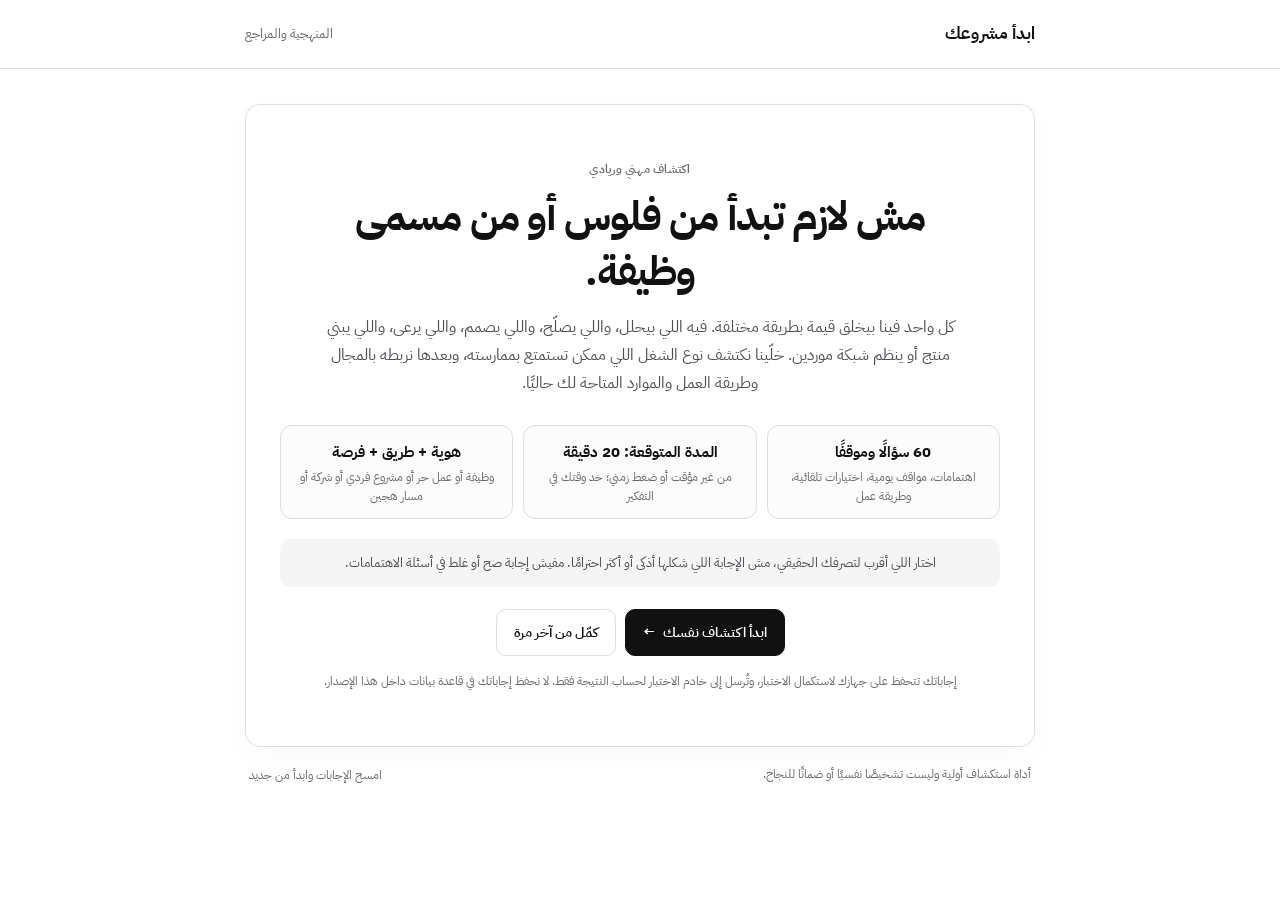
==== commit e2a1dab8: "Add files via upload" ====
--- a/index.html
+++ b/index.html
@@ -1,170 +1,148 @@
 <!doctype html>
-<html lang="ar" dir="rtl">
+<html lang="ar-EG" dir="rtl">
 <head>
   <meta charset="utf-8">
   <meta name="viewport" content="width=device-width,initial-scale=1">
   <meta name="theme-color" content="#ffffff">
-  <meta name="description" content="اكتشف نوع العمل والمهنة التي تتوافق مع اهتماماتك وطريقة اندماجك في المهام اليومية.">
-  <title>ابدأ مشروعك | اكتشف نوع العمل المناسب لك</title>
+  <meta name="description" content="اكتشف طبيعة العمل التي تناسبك، والهوية المهنية، وطريقة تحويل ما تحبه وتستطيع فعله إلى عمل أو مشروع.">
+  <meta name="robots" content="index,follow">
+  <title>ابدأ مشروعك | اكتشف ما يمكنك أن تخلقه</title>
   <link rel="preconnect" href="https://fonts.googleapis.com">
   <link rel="preconnect" href="https://fonts.gstatic.com" crossorigin>
   <link href="https://fonts.googleapis.com/css2?family=IBM+Plex+Sans+Arabic:wght@400;500;600;700&family=Inter:wght@400;500;600;700&display=swap" rel="stylesheet">
   <link rel="stylesheet" href="styles.css">
+  <script src="app.js" defer></script>
 </head>
 <body>
   <header class="topbar">
     <div class="shell topbar-inner">
       <a class="brand" href="index.html" aria-label="ابدأ من جديد">ابدأ مشروعك</a>
-      <nav class="nav">
-        <a class="text-link" href="about.html" id="about-link">كيف يعمل الاختبار؟</a>
-        <div class="language" aria-label="Language">
-          <button type="button" class="lang-btn active" data-lang="ar">مصري</button>
-          <button type="button" class="lang-btn" data-lang="en">English</button>
-        </div>
-      </nav>
+      <nav class="nav"><a class="text-link" href="about.html">المنهجية والمراجع</a></nav>
     </div>
   </header>
 
   <main class="shell main-shell">
     <section id="intro" class="panel intro-panel">
-      <p class="eyebrow" id="intro-eyebrow">اكتشاف مهني</p>
-      <h1 id="intro-title">مش لازم تحب اسم الوظيفة. المهم تحب اللي بتعمله كل يوم.</h1>
-      <p class="lead" id="intro-lead">فيه ناس بتستمتع بحل الأرقام، وناس بتنسى الوقت وهي بتصمم، أو تعالج، أو تبني، أو تقود فريق. الاختبار ده بيقارن ميولك لطبيعة المهام بملفات مهنية، عشان يديك نقطة بداية واقعية لا حكم نهائي على مستقبلك.</p>
+      <p class="eyebrow">اكتشاف مهني وريادي</p>
+      <h1>مش لازم تبدأ من فلوس أو من مسمى وظيفة.</h1>
+      <p class="lead">كل واحد فينا بيخلق قيمة بطريقة مختلفة. فيه اللي بيحلل، واللي يصلّح، واللي يصمم، واللي يرعى، واللي يبني منتج أو ينظم شبكة موردين. خلّينا نكتشف نوع الشغل اللي ممكن تستمتع بممارسته، وبعدها نربطه بالمجال وطريقة العمل والموارد المتاحة لك حاليًا.</p>
       <div class="intro-facts">
-        <div><strong id="fact-one-title">24 موقفًا</strong><span id="fact-one-copy">تقيس أنواع الأنشطة التي تميل إليها</span></div>
-        <div><strong id="fact-two-title">6 إشارات اندماج</strong><span id="fact-two-copy">تسأل عن فقدان الإحساس بالوقت والرغبة في الاستمرار</span></div>
-        <div><strong id="fact-three-title">نتيجة واحدة واضحة</strong><span id="fact-three-copy">مهنة مرشحة وخطوة أولى تناسب ظروفك</span></div>
+        <div><strong>60 سؤالًا وموقفًا</strong><span>اهتمامات، مواقف يومية، اختيارات تلقائية، وطريقة عمل</span></div>
+        <div><strong>المدة المتوقعة: 20 دقيقة</strong><span>من غير مؤقت أو ضغط زمني؛ خد وقتك في التفكير</span></div>
+        <div><strong>هوية + طريق + فرصة</strong><span>وظيفة أو عمل حر أو مشروع فردي أو شركة أو مسار هجين</span></div>
       </div>
-      <p class="note" id="intro-note">اختار اللي هتعمله فعلًا، مش اللي شكله أذكى أو أكثر احترامًا في نظر الناس. مفيش إجابة صح أو غلط.</p>
-      <div class="actions">
-        <button type="button" class="btn primary" id="start-btn">ابدأ اكتشاف نفسك <span aria-hidden="true">←</span></button>
-        <button type="button" class="btn secondary" id="resume-btn" hidden>كمّل من آخر مرة</button>
-      </div>
-      <p class="privacy-note" id="privacy-note">إجاباتك محفوظة على نفس الجهاز فقط. الموقع لا يرسلها إلى واتساب أو إلى خادم خارجي.</p>
+      <p class="note">اختار اللي أقرب لتصرفك الحقيقي، مش الإجابة اللي شكلها أذكى أو أكثر احترامًا. مفيش إجابة صح أو غلط في أسئلة الاهتمامات.</p>
+      <div class="actions"><button class="btn primary" id="start-btn" type="button">ابدأ اكتشاف نفسك <span aria-hidden="true">←</span></button><button class="btn secondary" id="resume-btn" type="button" hidden>كمّل من آخر مرة</button></div>
+      <p class="privacy-note">إجاباتك تتحفظ على جهازك لاستكمال الاختبار، وتُرسل إلى خادم الاختبار لحساب النتيجة فقط. لا نحفظ إجاباتك في قاعدة بيانات داخل هذا الإصدار.</p>
     </section>
 
-    <section id="quiz" class="panel hidden" aria-live="polite">
+    <section id="assessment" class="panel hidden" aria-live="polite">
       <div class="step-head">
-        <div>
-          <p class="eyebrow" id="quiz-eyebrow">ميولك للأنشطة</p>
-          <h2 id="quiz-title">أي نوع من العمل تختاره بإرادتك؟</h2>
-        </div>
-        <span class="step-counter" id="step-counter">1 / 4</span>
+        <div><p class="eyebrow" id="stage-kicker">ميولك للأنشطة</p><h2 id="stage-title">اختياراتك في مواقف مختلفة</h2></div>
+        <span class="step-counter" id="step-counter">1 / 10</span>
       </div>
-      <div class="progress-track"><span id="progress-fill" style="width:0%"></span></div>
-      <p class="scale-help" id="scale-help">قيّم كل موقف من واقع اختيارك الطبيعي، بعيدًا عن الراتب أو المكانة الاجتماعية.</p>
+      <div class="progress-track"><span id="progress-fill"></span></div>
+      <p class="scale-help" id="stage-help">اختار الإجابة الأقرب لك، وفكر في اللي بتعمله فعلًا.</p>
       <div id="question-list" class="question-list"></div>
-      <div class="actions between">
-        <button type="button" class="btn secondary" id="quiz-back">السابق</button>
-        <button type="button" class="btn primary" id="quiz-next">التالي</button>
-      </div>
-      <p class="validation" id="quiz-validation" role="alert" hidden></p>
-    </section>
-
-    <section id="flow" class="panel hidden" aria-live="polite">
-      <div class="step-head">
-        <div>
-          <p class="eyebrow" id="flow-eyebrow">إشارات الاندماج</p>
-          <h2 id="flow-title">في أي نوع من المهام ممكن تنسى الوقت؟</h2>
-        </div>
-        <span class="step-counter" id="flow-counter">5 / 9</span>
-      </div>
-      <div class="progress-track"><span id="flow-progress-fill" style="width:55.6%"></span></div>
-      <p class="scale-help" id="flow-help">فكّر في تجربة حقيقية مررت بها، أو أقرب نشاط تتوقع أنك ستندمج فيه. لا تختار الإجابة لمجرد أنها تبدو مثالية.</p>
-      <div id="flow-list" class="question-list"></div>
-      <div class="actions between">
-        <button type="button" class="btn secondary" id="flow-back">السابق</button>
-        <button type="button" class="btn primary" id="flow-next">التالي</button>
-      </div>
-      <p class="validation" id="flow-validation" role="alert" hidden></p>
-    </section>
-
-    <section id="trace" class="panel hidden" aria-live="polite">
-      <div class="step-head">
-        <div><p class="eyebrow" id="trace-eyebrow">بصمة السلوك والاهتمامات اليومية</p><h2 id="trace-title">بعيدًا عن وصفك لنفسك، ماذا تفعل تلقائيًا؟</h2></div>
-        <span class="step-counter" id="trace-counter">7 / 9</span>
-      </div>
-      <div class="progress-track"><span id="trace-progress-fill" style="width:66.7%"></span></div>
-      <p class="scale-help" id="trace-help">اختر الأقرب لما تفعله فعلًا، وليس لما تتمنى أن تكون عليه. هذه إشارات استكشافية وليست أحكامًا على شخصيتك.</p>
-      <div id="trace-list" class="question-list"></div>
-      <div class="actions between"><button type="button" class="btn secondary" id="trace-back">السابق</button><button type="button" class="btn primary" id="trace-next">التالي</button></div>
-      <p class="validation" id="trace-validation" role="alert" hidden></p>
-    </section>
-
-    <section id="workstyle" class="panel hidden" aria-live="polite">
-      <div class="step-head">
-        <div><p class="eyebrow" id="workstyle-eyebrow">طريقة العمل التي تناسبك</p><h2 id="workstyle-title">كيف تحب أن يكون شكل يوم العمل؟</h2></div>
-        <span class="step-counter" id="workstyle-counter">8 / 9</span>
-      </div>
-      <div class="progress-track"><span id="workstyle-progress-fill" style="width:77.8%"></span></div>
-      <p class="scale-help" id="workstyle-help">هذه الأسئلة لا تقيس الطموح أو النجاح؛ إنها تساعد على التمييز بين الوظيفة والعمل الحر والمشروع المستقل وتأسيس شركة.</p>
-      <div id="workstyle-list" class="question-list"></div>
-      <div class="actions between"><button type="button" class="btn secondary" id="workstyle-back">السابق</button><button type="button" class="btn primary" id="workstyle-next">التالي</button></div>
-      <p class="validation" id="workstyle-validation" role="alert" hidden></p>
+      <p id="question-error" class="validation" role="alert" hidden></p>
+      <div class="actions between"><button class="btn secondary" id="back-btn" type="button">السابق</button><button class="btn primary" id="next-btn" type="button">التالي</button></div>
     </section>
 
     <section id="profile" class="panel hidden">
-      <div class="step-head">
-        <div>
-          <p class="eyebrow" id="profile-eyebrow">الواقع العملي</p>
-          <h2 id="profile-title">خلّينا نربط ميولك بظروفك الحالية.</h2>
-        </div>
-        <span class="step-counter" id="profile-counter">8 / 9</span>
+      <div class="step-head"><div><p class="eyebrow">الواقع العملي</p><h2>خلّينا نربط ميولك بظروفك الحالية.</h2></div><span class="step-counter">الخطوة الأخيرة</span></div>
+      <p class="scale-help">المعلومات دي بتغيّر طريقة البداية والفرص المقترحة، مش قيمتك ولا توافقك مع مهنة. اختار «لا أملك حاليًا» عادي جدًا.</p>
+      <div class="form-grid">
+        <label class="field wide"><span>تحب نناديك بإيه؟ (اختياري)</span><input id="p-name" type="text" maxlength="50" placeholder="اسمك"></label>
+        <label class="field"><span>مستواك التعليمي الحالي</span><select id="p-education"><option value="none">لسه من غير مؤهل بعد الإعدادية</option><option value="secondary">ثانوي</option><option value="diploma">دبلوم / معهد</option><option value="bachelor">بكالوريوس / ليسانس</option><option value="postgrad">دراسات عليا</option><option value="professional">تدريب أو شهادات مهنية</option></select></label>
+        <label class="field"><span>أقرب مجال لدراستك أو خبرتك</span><select id="p-field"><option value="none">لسه ببدأ / مجال مختلف</option><option value="arts">فن وإعلام وتصميم</option><option value="business">تجارة وإدارة وماليات</option><option value="technology">تكنولوجيا وبرمجة وبيانات</option><option value="engineering">هندسة وصناعة وصيانة</option><option value="health">صحة ورعاية</option><option value="education">تعليم وتدريب</option><option value="science">علوم وبحث</option><option value="food">طعام ومنتجات غذائية</option><option value="hospitality">ضيافة وفنادق</option><option value="other">مجال آخر</option></select></label>
+        <label class="field"><span>سنوات الخبرة العملية</span><select id="p-experience"><option value="0">لسه من غير خبرة</option><option value="1">أقل من سنتين</option><option value="3">من سنتين إلى 5</option><option value="6">أكثر من 5 سنوات</option></select></label>
+        <label class="field"><span>الوقت المتاح للتجربة أو التعلم أسبوعيًا</span><select id="p-hours"><option value="2">ساعة إلى 3 ساعات</option><option value="5" selected>4 إلى 7 ساعات</option><option value="9">8 إلى 12 ساعة</option><option value="16">أكثر من 12 ساعة</option></select></label>
+        <label class="field"><span>ميزانية تقدر تخصصها للتجربة الأولى</span><select id="p-budget"><option value="unknown" selected>لسه محددتش / أفضل عدم الإجابة</option><option value="zero">لا أملك ميزانية للاستثمار حاليًا</option><option value="low">ميزانية محدودة</option><option value="medium">ميزانية متوسطة</option><option value="high">ميزانية مرنة</option></select></label>
+        <label class="field"><span>المدينة أو المحافظة</span><input id="p-location" type="text" maxlength="80" placeholder="مثال: الإسكندرية"></label>
+        <label class="field"><span>طبيعة المكان اللي تعيش أو تعمل فيه</span><select id="p-city-type"><option value="unknown">مش محدد</option><option value="large">مدينة كبيرة</option><option value="industrial">منطقة صناعية أو ميناء</option><option value="tourist">مدينة سياحية أو ساحلية</option><option value="rural">قرية أو منطقة زراعية</option><option value="small">مدينة صغيرة أو ضاحية</option></select></label>
+        <label class="field"><span>هل تقدر تتحمل فترة من غير دخل منتظم؟</span><select id="p-runway"><option value="unknown">مش عارف / أفضل عدم الإجابة</option><option value="none">لا، محتاج دخل منتظم حاليًا</option><option value="short">أقل من 3 شهور</option><option value="medium">من 3 إلى 6 شهور</option><option value="long">أكثر من 6 شهور</option></select></label>
+
+        <fieldset class="field wide resources-field"><legend>إيه المتاح عندك حاليًا؟ (اختار كل اللي ينطبق)</legend><div class="check-grid">
+          <label class="check"><input type="checkbox" name="tool" value="phone"><span>موبايل</span></label>
+          <label class="check"><input type="checkbox" name="tool" value="computer"><span>كمبيوتر أو لابتوب</span></label>
+          <label class="check"><input type="checkbox" name="tool" value="internet"><span>اتصال إنترنت</span></label>
+          <label class="check"><input type="checkbox" name="tool" value="camera"><span>كاميرا أو ميكروفون</span></label>
+          <label class="check"><input type="checkbox" name="tool" value="tools"><span>أدوات أو معدات عملية</span></label>
+          <label class="check"><input type="checkbox" name="tool" value="workspace"><span>مكان أقدر أشتغل أو أتدرب فيه</span></label>
+          <label class="check"><input type="checkbox" name="tool" value="network"><span>معارف أو علاقات مهنية</span></label>
+          <label class="check"><input type="checkbox" name="tool" value="vehicle"><span>وسيلة انتقال أو نقل</span></label>
+          <label class="check"><input type="checkbox" name="tool" value="storage"><span>مخزن أو مساحة تخزين</span></label>
+          <label class="check"><input type="checkbox" name="tool" value="land"><span>أرض أو سطح أو مساحة خارجية</span></label>
+          <label class="check"><input type="checkbox" name="tool" value="social"><span>حسابات تواصل أو جمهور</span></label>
+          <label class="check"><input type="checkbox" name="tool" value="website"><span>موقع أو متجر إلكتروني</span></label>
+          <label class="check check-none"><input type="checkbox" name="tool" value="none"><span>لا أملك أي أدوات أو أصول حاليًا</span></label>
+        </div></fieldset>
+
+        <fieldset class="field wide resources-field"><legend>إيه الخدمات أو الجهات اللي تقدر توصل لها؟</legend><div class="check-grid">
+          <label class="check"><input type="checkbox" name="access" value="suppliers"><span>موردون وتجار جملة</span></label>
+          <label class="check"><input type="checkbox" name="access" value="workshops"><span>ورش وفنيون</span></label>
+          <label class="check"><input type="checkbox" name="access" value="farms"><span>مزارع ومنتجون زراعيون</span></label>
+          <label class="check"><input type="checkbox" name="access" value="tourism"><span>فنادق وأنشطة سياحية</span></label>
+          <label class="check"><input type="checkbox" name="access" value="businesses"><span>محلات وشركات محلية</span></label>
+          <label class="check"><input type="checkbox" name="access" value="schools"><span>مدارس ومراكز تعليم</span></label>
+          <label class="check"><input type="checkbox" name="access" value="health"><span>مؤسسات صحية</span></label>
+          <label class="check"><input type="checkbox" name="access" value="factories"><span>مصانع ومناطق إنتاج</span></label>
+          <label class="check"><input type="checkbox" name="access" value="production"><span>تصنيع أو تحميص أو تجهيز لدى طرف خارجي</span></label>
+          <label class="check"><input type="checkbox" name="access" value="packaging"><span>تعبئة أو تغليف أو طباعة ملصقات</span></label>
+          <label class="check"><input type="checkbox" name="access" value="marketing"><span>تصميم أو إعلان أو تسويق</span></label>
+          <label class="check"><input type="checkbox" name="access" value="payment"><span>بوابة دفع أو تحصيل إلكتروني</span></label>
+          <label class="check"><input type="checkbox" name="access" value="shipping"><span>شركة شحن أو توصيل</span></label>
+          <label class="check"><input type="checkbox" name="access" value="platforms"><span>منصات تجارة إلكترونية وخدمات رقمية</span></label>
+          <label class="check"><input type="checkbox" name="access" value="customers"><span>عملاء محتملون أو مجتمع أعرفه</span></label>
+          <label class="check check-none"><input type="checkbox" name="access" value="none"><span>لا أقدر أوصل لموردين أو جهات حاليًا</span></label>
+        </div></fieldset>
+
+        <fieldset class="field wide resources-field"><legend>إيه المجالات اللي بتحبها أو بتتابعها حتى خارج الشغل؟</legend><div class="check-grid">
+          <label class="check"><input type="checkbox" name="domain" value="coffee"><span>القهوة والمشروبات</span></label>
+          <label class="check"><input type="checkbox" name="domain" value="food"><span>الطعام والمنتجات الغذائية</span></label>
+          <label class="check"><input type="checkbox" name="domain" value="hospitality"><span>الفنادق والسفر والضيافة</span></label>
+          <label class="check"><input type="checkbox" name="domain" value="nature"><span>الطبيعة والبيئة والاستدامة</span></label>
+          <label class="check"><input type="checkbox" name="domain" value="animals"><span>الحيوانات ورعايتها</span></label>
+          <label class="check"><input type="checkbox" name="domain" value="arts"><span>الفنون والتصميم والسينما</span></label>
+          <label class="check"><input type="checkbox" name="domain" value="business"><span>التجارة والعلامات التجارية والأسواق</span></label>
+          <label class="check"><input type="checkbox" name="domain" value="technology"><span>التكنولوجيا والمنتجات الرقمية</span></label>
+          <label class="check"><input type="checkbox" name="domain" value="sports"><span>الرياضة والتحليل الرياضي</span></label>
+          <label class="check"><input type="checkbox" name="domain" value="education"><span>التعلم والتعليم</span></label>
+          <label class="check"><input type="checkbox" name="domain" value="health"><span>الصحة والرعاية</span></label>
+          <label class="check"><input type="checkbox" name="domain" value="engineering"><span>السيارات والأجهزة والهندسة</span></label>
+          <label class="check"><input type="checkbox" name="domain" value="community"><span>المجتمع والعلاقات والخدمات</span></label>
+        </div></fieldset>
+
+        <fieldset class="field wide resources-field"><legend>إيه الأثر اللي تتمنى إن شغلك يسيبه؟ (اختياري)</legend><div class="check-grid">
+          <label class="check"><input type="checkbox" name="value" value="sustainability"><span>تقليل الأثر البيئي والاستدامة</span></label>
+          <label class="check"><input type="checkbox" name="value" value="beauty"><span>الجمال والذوق والتجربة</span></label>
+          <label class="check"><input type="checkbox" name="value" value="care"><span>الرعاية وتحسين حياة الناس</span></label>
+          <label class="check"><input type="checkbox" name="value" value="knowledge"><span>المعرفة والتعلم</span></label>
+          <label class="check"><input type="checkbox" name="value" value="independence"><span>الاستقلال وبناء شيء أملكه</span></label>
+          <label class="check"><input type="checkbox" name="value" value="culture"><span>الفن والثقافة</span></label>
+          <label class="check"><input type="checkbox" name="value" value="animals"><span>رعاية الحيوانات والطبيعة</span></label>
+          <label class="check"><input type="checkbox" name="value" value="efficiency"><span>حل المشكلات وتسهيل الحياة</span></label>
+        </div></fieldset>
+
+        <fieldset class="field wide resources-field"><legend>إيه حاجات سبق وعملتها بنفسك؟ (اختار اللي حصل فعلًا)</legend><div class="check-grid">
+          <label class="check"><input type="checkbox" name="experienceType" value="built_brand"><span>بنيت علامة أو طورت منتج</span></label>
+          <label class="check"><input type="checkbox" name="experienceType" value="built_website"><span>أنشأت موقعًا أو أداة رقمية</span></label>
+          <label class="check"><input type="checkbox" name="experienceType" value="sold"><span>بعت منتجًا أو خدمة</span></label>
+          <label class="check"><input type="checkbox" name="experienceType" value="managed_suppliers"><span>نسقت موردين أو خدمات خارجية</span></label>
+          <label class="check"><input type="checkbox" name="experienceType" value="made_content"><span>أنشأت محتوى أو تصميمًا</span></label>
+          <label class="check"><input type="checkbox" name="experienceType" value="analyzed"><span>حللت بيانات أو مشكلات</span></label>
+          <label class="check"><input type="checkbox" name="experienceType" value="taught"><span>علمت أو دربت شخصًا</span></label>
+          <label class="check"><input type="checkbox" name="experienceType" value="repaired"><span>أصلحت أو ركبت شيئًا</span></label>
+          <label class="check"><input type="checkbox" name="experienceType" value="cared"><span>قدمت رعاية أو خدمة مباشرة للناس</span></label>
+          <label class="check"><input type="checkbox" name="experienceType" value="managed_ops"><span>نظمت عمليات أو طلبات أو مواعيد</span></label>
+        </div></fieldset>
       </div>
-      <p class="scale-help" id="profile-help">البيانات دي لا تقلل من توافقك مع مهنة بسبب السن أو الفلوس. هي بتغيّر طريقة البداية والخطوة العملية المقترحة.</p>
-      <div class="form-grid">
-        <label class="field wide"><span id="label-name">تحب نناديك بإيه؟ (اختياري)</span><input id="p-name" type="text" maxlength="50" placeholder="اسمك"></label>
-        <label class="field"><span id="label-education">مستواك التعليمي الحالي</span><select id="p-education"><option value="none">بدون مؤهل بعد الإعدادية</option><option value="secondary">ثانوي</option><option value="diploma">دبلوم / معهد</option><option value="bachelor">بكالوريوس / ليسانس</option><option value="postgrad">دراسات عليا</option><option value="professional">تدريب أو شهادات مهنية</option></select></label>
-        <label class="field"><span id="label-field">أقرب مجال لدراستك أو خبرتك</span><select id="p-field"><option value="none">لسه ببدأ / مجال مختلف</option><option value="arts">فن وإعلام وتصميم</option><option value="business">تجارة وإدارة وماليات</option><option value="tech">تكنولوجيا وبرمجة وبيانات</option><option value="engineering">هندسة وصناعة وصيانة</option><option value="health">طب ورعاية صحية</option><option value="education">تعليم وتدريب</option><option value="science">علوم وبحث</option><option value="hospitality">ضيافة وأغذية</option><option value="other">مجال آخر</option></select></label>
-        <label class="field"><span id="label-experience">سنوات الخبرة العملية</span><select id="p-experience"><option value="0">لسه من غير خبرة</option><option value="1">أقل من سنتين</option><option value="3">من سنتين إلى 5</option><option value="6">أكثر من 5 سنوات</option></select></label>
-        <label class="field"><span id="label-hours">الوقت المتاح للتجربة أو التعلم أسبوعيًا</span><select id="p-hours"><option value="2">ساعة إلى 3 ساعات</option><option value="5">4 إلى 7 ساعات</option><option value="9">8 إلى 12 ساعة</option><option value="16">أكثر من 12 ساعة</option></select></label>
-        <label class="field"><span id="label-budget">ميزانية تقدر تخصصها للتجربة الأولى</span><select id="p-budget"><option value="0">من غير إنفاق حاليًا</option><option value="low">محدودة</option><option value="medium">متوسطة</option><option value="high">مرنة</option></select></label>
-        <label class="field"><span id="label-location">المدينة أو المحافظة / البلد</span><input id="p-location" type="text" maxlength="80" placeholder="مثال: الإسكندرية، مصر"></label>
-        <label class="field"><span id="label-city-type">طبيعة المكان الذي تعيش أو تعمل فيه</span><select id="p-city-type"><option value="unknown">غير محدد</option><option value="large">مدينة كبيرة</option><option value="industrial">منطقة صناعية أو ميناء</option><option value="tourist">مدينة سياحية أو ساحلية</option><option value="rural">قرية أو منطقة زراعية</option><option value="small">مدينة صغيرة أو ضاحية</option></select></label>
-        <label class="field"><span id="label-runway">إلى متى تستطيع تحمل دخل غير منتظم؟</span><select id="p-runway"><option value="unknown">لا أعرف / أفضل عدم الإجابة</option><option value="none">لا أستطيع حاليًا</option><option value="short">أقل من 3 أشهر</option><option value="medium">3 إلى 6 أشهر</option><option value="long">أكثر من 6 أشهر</option></select></label>
-        <fieldset class="field wide resources-field"><legend id="label-tools">إيه المتاح عندك حاليًا؟ (اختار كل اللي ينطبق)</legend>
-          <div class="check-grid">
-            <label class="check"><input type="checkbox" name="tool" value="phone"><span id="tool-phone">موبايل</span></label>
-            <label class="check"><input type="checkbox" name="tool" value="computer"><span id="tool-computer">كمبيوتر أو لابتوب</span></label>
-            <label class="check"><input type="checkbox" name="tool" value="camera"><span id="tool-camera">كاميرا أو ميكروفون</span></label>
-            <label class="check"><input type="checkbox" name="tool" value="tools"><span id="tool-tools">أدوات أو معدات عملية</span></label>
-            <label class="check"><input type="checkbox" name="tool" value="workspace"><span id="tool-workspace">مكان أقدر أشتغل أو أتدرب فيه</span></label>
-            <label class="check"><input type="checkbox" name="tool" value="network"><span id="tool-network">معارف أو علاقات في مجال مهني</span></label>
-            <label class="check"><input type="checkbox" name="tool" value="vehicle"><span id="tool-vehicle">وسيلة انتقال أو نقل</span></label>
-            <label class="check"><input type="checkbox" name="tool" value="storage"><span id="tool-storage">مخزن أو مساحة تخزين</span></label>
-            <label class="check"><input type="checkbox" name="tool" value="land"><span id="tool-land">أرض أو سطح أو مساحة خارجية</span></label>
-          </div>
-        </fieldset>
-        <fieldset class="field wide resources-field"><legend id="label-access">ما الذي تستطيع الوصول إليه في محيطك؟</legend>
-          <div class="check-grid">
-            <label class="check"><input type="checkbox" name="access" value="suppliers"><span id="access-suppliers">موردون وتجار جملة</span></label>
-            <label class="check"><input type="checkbox" name="access" value="workshops"><span id="access-workshops">ورش وفنيون</span></label>
-            <label class="check"><input type="checkbox" name="access" value="farms"><span id="access-farms">مزارع ومنتجون زراعيون</span></label>
-            <label class="check"><input type="checkbox" name="access" value="tourism"><span id="access-tourism">فنادق وأنشطة سياحية</span></label>
-            <label class="check"><input type="checkbox" name="access" value="businesses"><span id="access-businesses">محلات وشركات محلية</span></label>
-            <label class="check"><input type="checkbox" name="access" value="schools"><span id="access-schools">مدارس ومراكز تعليم</span></label>
-            <label class="check"><input type="checkbox" name="access" value="health"><span id="access-health">مؤسسات صحية</span></label>
-            <label class="check"><input type="checkbox" name="access" value="factories"><span id="access-factories">مصانع ومناطق إنتاج</span></label>
-          </div>
-        </fieldset>
-      </div>
-      <div class="actions between">
-        <button type="button" class="btn secondary" id="profile-back">السابق</button>
-        <button type="button" class="btn primary" id="show-results">اكتشف المهنة الأقرب لي</button>
-      </div>
+      <p id="profile-error" class="validation" hidden></p>
+      <div class="actions between"><button class="btn secondary" id="profile-back" type="button">السابق</button><button class="btn primary" id="show-results" type="button">اكتشف هويتي وطريق عملي</button></div>
     </section>
 
-    <section id="results" class="panel hidden" aria-live="polite">
-      <div id="result-mount"></div>
-    </section>
-
-    <footer class="site-footer">
-      <span id="footer-copy">أداة استكشاف مهني أولية — ليست تشخيصًا نفسيًا أو ضمانًا للنجاح.</span>
-      <button type="button" class="text-button" id="reset-btn">امسح الإجابات وابدأ من جديد</button>
-    </footer>
+    <section id="results" class="panel hidden" aria-live="polite"><div id="result-mount"></div></section>
+    <footer class="site-footer"><span>أداة استكشاف أولية وليست تشخيصًا نفسيًا أو ضمانًا للنجاح.</span><button type="button" class="text-button" id="reset-btn">امسح الإجابات وابدأ من جديد</button></footer>
   </main>
-
-  <script src="career-map.js" defer></script>
-  <script src="engine.js" defer></script>
 </body>
 </html>
--- a/styles.css
+++ b/styles.css
@@ -26,3 +26,25 @@
 .idea-card .fine-print{margin-bottom:0}
 @media(max-width:620px){.choice-grid,.model-grid{grid-template-columns:1fr}.choice-option{min-height:44px}.model-card-head,.idea-head{align-items:flex-start}}
 @media print{.topbar,.site-footer,.result-actions{display:none!important}.panel{border:0;box-shadow:none;padding:0}.main-shell{width:100%;padding:0}.model-card,.idea-card,.path-card{break-inside:avoid}}
+
+/* V5: concise expandable research references, single-language Egypt-first UI */
+.source-disclosure{margin-top:10px;border-top:1px solid #ececef;padding-top:8px;color:var(--muted);font-size:.69rem;line-height:1.6}
+.source-disclosure summary{cursor:pointer;display:flex;align-items:center;gap:7px;list-style:none;font-size:.69rem;color:#68686f;font-weight:500;direction:ltr;justify-content:flex-start;text-align:left;width:fit-content;max-width:100%}
+.source-disclosure summary::-webkit-details-marker{display:none}
+.source-disclosure summary::after{content:'⌄';font-size:.82rem;line-height:1;color:#777;transition:transform .15s}
+.source-disclosure[open] summary::after{transform:rotate(180deg)}
+.source-body{margin-top:7px;padding:10px 11px;background:#f7f7f8;border-radius:8px;text-align:start;direction:rtl}
+.source-body p{margin:3px 0 7px;font-size:.72rem;color:#555}
+.source-body .source-full{direction:ltr;text-align:left;font: .68rem/1.65 Inter,system-ui,sans-serif;overflow-wrap:anywhere;color:#303036}
+.source-body a{font-size:.72rem;color:#111;text-underline-offset:3px}
+.copy-source{display:inline-flex;margin-inline-start:10px;border:0;background:transparent;padding:0;color:#666;text-decoration:underline;text-underline-offset:3px;font-size:.7rem}
+.loading-card{padding:22px;border:1px dashed var(--line);border-radius:11px;text-align:center;color:var(--muted);font-size:.84rem}
+.model-metrics{display:flex;flex-wrap:wrap;gap:7px;margin-top:10px}
+.model-metrics span{font-size:.7rem;color:#555;background:#f1f1f2;border-radius:7px;padding:5px 8px}
+.model-metrics b{font-family:Inter,system-ui,sans-serif;font-size:.72rem;direction:ltr;unicode-bidi:isolate}
+.cognitive-grid{display:grid;grid-template-columns:repeat(2,minmax(0,1fr));gap:8px}
+.cognitive-row{border:1px solid var(--line);border-radius:9px;padding:10px 12px;display:flex;align-items:center;justify-content:space-between;gap:10px;background:var(--panel);font-size:.8rem}
+.cognitive-row strong{font:600 .75rem Inter,system-ui,sans-serif;white-space:nowrap}
+.check-none{grid-column:1/-1;border-top:1px solid var(--line);padding-top:10px;margin-top:3px;font-weight:600;color:#222}
+.question-title{line-height:1.75}
+@media(max-width:620px){.cognitive-grid{grid-template-columns:1fr}.source-disclosure summary{font-size:.67rem}.source-body .source-full{font-size:.64rem}.check-none{grid-column:auto}}
